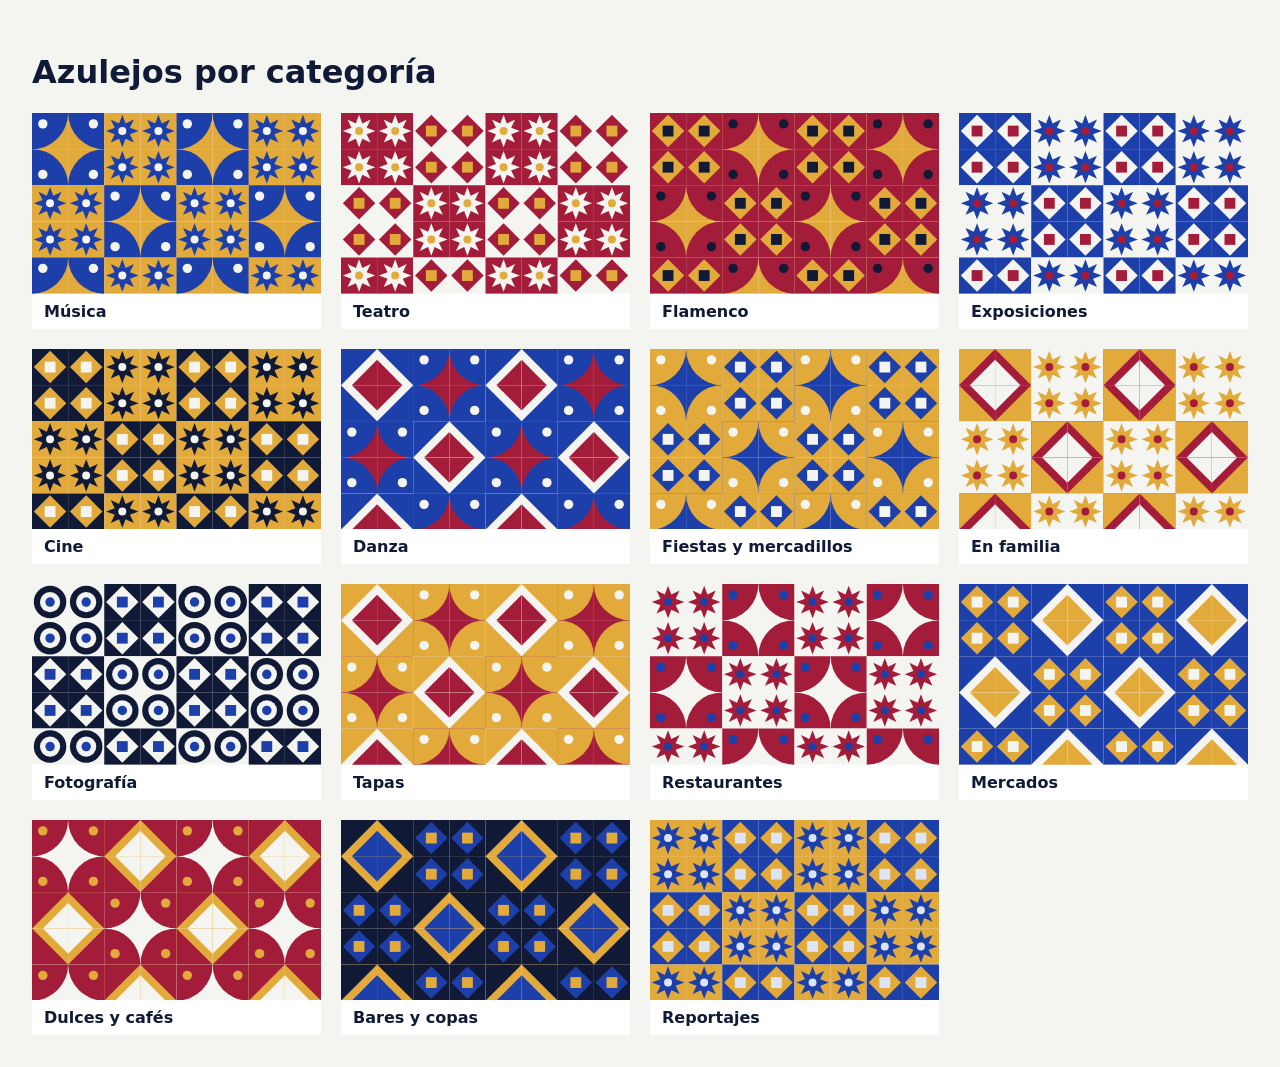
==== docs/patrones.html @ 7123a304 "Primera versión de Albero" ====
<!doctype html><meta charset="utf-8"><title>Azulejos de Albero</title><style>body{font-family:system-ui;background:#f4f5f1;color:#101936;margin:0;padding:32px}h1{font-weight:600}div.g{display:grid;grid-template-columns:repeat(auto-fill,minmax(240px,1fr));gap:20px}figure{margin:0;background:#fff}figure svg{display:block;width:100%;height:auto;aspect-ratio:8/5}figcaption{padding:8px 12px;font-weight:600}</style><h1>Azulejos por categoría</h1><div class="g"><figure><svg xmlns="http://www.w3.org/2000/svg" viewBox="0 0 160 100" preserveAspectRatio="xMidYMid slice" aria-hidden="true" focusable="false"><g transform="translate(0 0) rotate(0 10 10)"><rect width="20" height="20" fill="#E2A93B"/><path d="M0 0H20A20 20 0 0 1 0 20Z" fill="#1C3FAA"/><circle cx="6" cy="6" r="2.6" fill="#F4F5F1"/></g><g transform="translate(20 0) rotate(90 10 10)"><rect width="20" height="20" fill="#E2A93B"/><path d="M0 0H20A20 20 0 0 1 0 20Z" fill="#1C3FAA"/><circle cx="6" cy="6" r="2.6" fill="#F4F5F1"/></g><g transform="translate(40 0) rotate(0 10 10)"><rect width="20" height="20" fill="#E2A93B"/><polygon points="10.0,1.0 11.8,5.8 16.4,3.6 14.2,8.2 19.0,10.0 14.2,11.8 16.4,16.4 11.8,14.2 10.0,19.0 8.2,14.2 3.6,16.4 5.8,11.8 1.0,10.0 5.8,8.2 3.6,3.6 8.2,5.8" fill="#1C3FAA"/><circle cx="10" cy="10" r="2.2" fill="#F4F5F1"/></g><g transform="translate(60 0) rotate(90 10 10)"><rect width="20" height="20" fill="#E2A93B"/><polygon points="10.0,1.0 11.8,5.8 16.4,3.6 14.2,8.2 19.0,10.0 14.2,11.8 16.4,16.4 11.8,14.2 10.0,19.0 8.2,14.2 3.6,16.4 5.8,11.8 1.0,10.0 5.8,8.2 3.6,3.6 8.2,5.8" fill="#1C3FAA"/><circle cx="10" cy="10" r="2.2" fill="#F4F5F1"/></g><g transform="translate(80 0) rotate(0 10 10)"><rect width="20" height="20" fill="#E2A93B"/><path d="M0 0H20A20 20 0 0 1 0 20Z" fill="#1C3FAA"/><circle cx="6" cy="6" r="2.6" fill="#F4F5F1"/></g><g transform="translate(100 0) rotate(90 10 10)"><rect width="20" height="20" fill="#E2A93B"/><path d="M0 0H20A20 20 0 0 1 0 20Z" fill="#1C3FAA"/><circle cx="6" cy="6" r="2.6" fill="#F4F5F1"/></g><g transform="translate(120 0) rotate(0 10 10)"><rect width="20" height="20" fill="#E2A93B"/><polygon points="10.0,1.0 11.8,5.8 16.4,3.6 14.2,8.2 19.0,10.0 14.2,11.8 16.4,16.4 11.8,14.2 10.0,19.0 8.2,14.2 3.6,16.4 5.8,11.8 1.0,10.0 5.8,8.2 3.6,3.6 8.2,5.8" fill="#1C3FAA"/><circle cx="10" cy="10" r="2.2" fill="#F4F5F1"/></g><g transform="translate(140 0) rotate(90 10 10)"><rect width="20" height="20" fill="#E2A93B"/><polygon points="10.0,1.0 11.8,5.8 16.4,3.6 14.2,8.2 19.0,10.0 14.2,11.8 16.4,16.4 11.8,14.2 10.0,19.0 8.2,14.2 3.6,16.4 5.8,11.8 1.0,10.0 5.8,8.2 3.6,3.6 8.2,5.8" fill="#1C3FAA"/><circle cx="10" cy="10" r="2.2" fill="#F4F5F1"/></g><g transform="translate(0 20) rotate(270 10 10)"><rect width="20" height="20" fill="#E2A93B"/><path d="M0 0H20A20 20 0 0 1 0 20Z" fill="#1C3FAA"/><circle cx="6" cy="6" r="2.6" fill="#F4F5F1"/></g><g transform="translate(20 20) rotate(180 10 10)"><rect width="20" height="20" fill="#E2A93B"/><path d="M0 0H20A20 20 0 0 1 0 20Z" fill="#1C3FAA"/><circle cx="6" cy="6" r="2.6" fill="#F4F5F1"/></g><g transform="translate(40 20) rotate(270 10 10)"><rect width="20" height="20" fill="#E2A93B"/><polygon points="10.0,1.0 11.8,5.8 16.4,3.6 14.2,8.2 19.0,10.0 14.2,11.8 16.4,16.4 11.8,14.2 10.0,19.0 8.2,14.2 3.6,16.4 5.8,11.8 1.0,10.0 5.8,8.2 3.6,3.6 8.2,5.8" fill="#1C3FAA"/><circle cx="10" cy="10" r="2.2" fill="#F4F5F1"/></g><g transform="translate(60 20) rotate(180 10 10)"><rect width="20" height="20" fill="#E2A93B"/><polygon points="10.0,1.0 11.8,5.8 16.4,3.6 14.2,8.2 19.0,10.0 14.2,11.8 16.4,16.4 11.8,14.2 10.0,19.0 8.2,14.2 3.6,16.4 5.8,11.8 1.0,10.0 5.8,8.2 3.6,3.6 8.2,5.8" fill="#1C3FAA"/><circle cx="10" cy="10" r="2.2" fill="#F4F5F1"/></g><g transform="translate(80 20) rotate(270 10 10)"><rect width="20" height="20" fill="#E2A93B"/><path d="M0 0H20A20 20 0 0 1 0 20Z" fill="#1C3FAA"/><circle cx="6" cy="6" r="2.6" fill="#F4F5F1"/></g><g transform="translate(100 20) rotate(180 10 10)"><rect width="20" height="20" fill="#E2A93B"/><path d="M0 0H20A20 20 0 0 1 0 20Z" fill="#1C3FAA"/><circle cx="6" cy="6" r="2.6" fill="#F4F5F1"/></g><g transform="translate(120 20) rotate(270 10 10)"><rect width="20" height="20" fill="#E2A93B"/><polygon points="10.0,1.0 11.8,5.8 16.4,3.6 14.2,8.2 19.0,10.0 14.2,11.8 16.4,16.4 11.8,14.2 10.0,19.0 8.2,14.2 3.6,16.4 5.8,11.8 1.0,10.0 5.8,8.2 3.6,3.6 8.2,5.8" fill="#1C3FAA"/><circle cx="10" cy="10" r="2.2" fill="#F4F5F1"/></g><g transform="translate(140 20) rotate(180 10 10)"><rect width="20" height="20" fill="#E2A93B"/><polygon points="10.0,1.0 11.8,5.8 16.4,3.6 14.2,8.2 19.0,10.0 14.2,11.8 16.4,16.4 11.8,14.2 10.0,19.0 8.2,14.2 3.6,16.4 5.8,11.8 1.0,10.0 5.8,8.2 3.6,3.6 8.2,5.8" fill="#1C3FAA"/><circle cx="10" cy="10" r="2.2" fill="#F4F5F1"/></g><g transform="translate(0 40) rotate(0 10 10)"><rect width="20" height="20" fill="#E2A93B"/><polygon points="10.0,1.0 11.8,5.8 16.4,3.6 14.2,8.2 19.0,10.0 14.2,11.8 16.4,16.4 11.8,14.2 10.0,19.0 8.2,14.2 3.6,16.4 5.8,11.8 1.0,10.0 5.8,8.2 3.6,3.6 8.2,5.8" fill="#1C3FAA"/><circle cx="10" cy="10" r="2.2" fill="#F4F5F1"/></g><g transform="translate(20 40) rotate(90 10 10)"><rect width="20" height="20" fill="#E2A93B"/><polygon points="10.0,1.0 11.8,5.8 16.4,3.6 14.2,8.2 19.0,10.0 14.2,11.8 16.4,16.4 11.8,14.2 10.0,19.0 8.2,14.2 3.6,16.4 5.8,11.8 1.0,10.0 5.8,8.2 3.6,3.6 8.2,5.8" fill="#1C3FAA"/><circle cx="10" cy="10" r="2.2" fill="#F4F5F1"/></g><g transform="translate(40 40) rotate(0 10 10)"><rect width="20" height="20" fill="#E2A93B"/><path d="M0 0H20A20 20 0 0 1 0 20Z" fill="#1C3FAA"/><circle cx="6" cy="6" r="2.6" fill="#F4F5F1"/></g><g transform="translate(60 40) rotate(90 10 10)"><rect width="20" height="20" fill="#E2A93B"/><path d="M0 0H20A20 20 0 0 1 0 20Z" fill="#1C3FAA"/><circle cx="6" cy="6" r="2.6" fill="#F4F5F1"/></g><g transform="translate(80 40) rotate(0 10 10)"><rect width="20" height="20" fill="#E2A93B"/><polygon points="10.0,1.0 11.8,5.8 16.4,3.6 14.2,8.2 19.0,10.0 14.2,11.8 16.4,16.4 11.8,14.2 10.0,19.0 8.2,14.2 3.6,16.4 5.8,11.8 1.0,10.0 5.8,8.2 3.6,3.6 8.2,5.8" fill="#1C3FAA"/><circle cx="10" cy="10" r="2.2" fill="#F4F5F1"/></g><g transform="translate(100 40) rotate(90 10 10)"><rect width="20" height="20" fill="#E2A93B"/><polygon points="10.0,1.0 11.8,5.8 16.4,3.6 14.2,8.2 19.0,10.0 14.2,11.8 16.4,16.4 11.8,14.2 10.0,19.0 8.2,14.2 3.6,16.4 5.8,11.8 1.0,10.0 5.8,8.2 3.6,3.6 8.2,5.8" fill="#1C3FAA"/><circle cx="10" cy="10" r="2.2" fill="#F4F5F1"/></g><g transform="translate(120 40) rotate(0 10 10)"><rect width="20" height="20" fill="#E2A93B"/><path d="M0 0H20A20 20 0 0 1 0 20Z" fill="#1C3FAA"/><circle cx="6" cy="6" r="2.6" fill="#F4F5F1"/></g><g transform="translate(140 40) rotate(90 10 10)"><rect width="20" height="20" fill="#E2A93B"/><path d="M0 0H20A20 20 0 0 1 0 20Z" fill="#1C3FAA"/><circle cx="6" cy="6" r="2.6" fill="#F4F5F1"/></g><g transform="translate(0 60) rotate(270 10 10)"><rect width="20" height="20" fill="#E2A93B"/><polygon points="10.0,1.0 11.8,5.8 16.4,3.6 14.2,8.2 19.0,10.0 14.2,11.8 16.4,16.4 11.8,14.2 10.0,19.0 8.2,14.2 3.6,16.4 5.8,11.8 1.0,10.0 5.8,8.2 3.6,3.6 8.2,5.8" fill="#1C3FAA"/><circle cx="10" cy="10" r="2.2" fill="#F4F5F1"/></g><g transform="translate(20 60) rotate(180 10 10)"><rect width="20" height="20" fill="#E2A93B"/><polygon points="10.0,1.0 11.8,5.8 16.4,3.6 14.2,8.2 19.0,10.0 14.2,11.8 16.4,16.4 11.8,14.2 10.0,19.0 8.2,14.2 3.6,16.4 5.8,11.8 1.0,10.0 5.8,8.2 3.6,3.6 8.2,5.8" fill="#1C3FAA"/><circle cx="10" cy="10" r="2.2" fill="#F4F5F1"/></g><g transform="translate(40 60) rotate(270 10 10)"><rect width="20" height="20" fill="#E2A93B"/><path d="M0 0H20A20 20 0 0 1 0 20Z" fill="#1C3FAA"/><circle cx="6" cy="6" r="2.6" fill="#F4F5F1"/></g><g transform="translate(60 60) rotate(180 10 10)"><rect width="20" height="20" fill="#E2A93B"/><path d="M0 0H20A20 20 0 0 1 0 20Z" fill="#1C3FAA"/><circle cx="6" cy="6" r="2.6" fill="#F4F5F1"/></g><g transform="translate(80 60) rotate(270 10 10)"><rect width="20" height="20" fill="#E2A93B"/><polygon points="10.0,1.0 11.8,5.8 16.4,3.6 14.2,8.2 19.0,10.0 14.2,11.8 16.4,16.4 11.8,14.2 10.0,19.0 8.2,14.2 3.6,16.4 5.8,11.8 1.0,10.0 5.8,8.2 3.6,3.6 8.2,5.8" fill="#1C3FAA"/><circle cx="10" cy="10" r="2.2" fill="#F4F5F1"/></g><g transform="translate(100 60) rotate(180 10 10)"><rect width="20" height="20" fill="#E2A93B"/><polygon points="10.0,1.0 11.8,5.8 16.4,3.6 14.2,8.2 19.0,10.0 14.2,11.8 16.4,16.4 11.8,14.2 10.0,19.0 8.2,14.2 3.6,16.4 5.8,11.8 1.0,10.0 5.8,8.2 3.6,3.6 8.2,5.8" fill="#1C3FAA"/><circle cx="10" cy="10" r="2.2" fill="#F4F5F1"/></g><g transform="translate(120 60) rotate(270 10 10)"><rect width="20" height="20" fill="#E2A93B"/><path d="M0 0H20A20 20 0 0 1 0 20Z" fill="#1C3FAA"/><circle cx="6" cy="6" r="2.6" fill="#F4F5F1"/></g><g transform="translate(140 60) rotate(180 10 10)"><rect width="20" height="20" fill="#E2A93B"/><path d="M0 0H20A20 20 0 0 1 0 20Z" fill="#1C3FAA"/><circle cx="6" cy="6" r="2.6" fill="#F4F5F1"/></g><g transform="translate(0 80) rotate(0 10 10)"><rect width="20" height="20" fill="#E2A93B"/><path d="M0 0H20A20 20 0 0 1 0 20Z" fill="#1C3FAA"/><circle cx="6" cy="6" r="2.6" fill="#F4F5F1"/></g><g transform="translate(20 80) rotate(90 10 10)"><rect width="20" height="20" fill="#E2A93B"/><path d="M0 0H20A20 20 0 0 1 0 20Z" fill="#1C3FAA"/><circle cx="6" cy="6" r="2.6" fill="#F4F5F1"/></g><g transform="translate(40 80) rotate(0 10 10)"><rect width="20" height="20" fill="#E2A93B"/><polygon points="10.0,1.0 11.8,5.8 16.4,3.6 14.2,8.2 19.0,10.0 14.2,11.8 16.4,16.4 11.8,14.2 10.0,19.0 8.2,14.2 3.6,16.4 5.8,11.8 1.0,10.0 5.8,8.2 3.6,3.6 8.2,5.8" fill="#1C3FAA"/><circle cx="10" cy="10" r="2.2" fill="#F4F5F1"/></g><g transform="translate(60 80) rotate(90 10 10)"><rect width="20" height="20" fill="#E2A93B"/><polygon points="10.0,1.0 11.8,5.8 16.4,3.6 14.2,8.2 19.0,10.0 14.2,11.8 16.4,16.4 11.8,14.2 10.0,19.0 8.2,14.2 3.6,16.4 5.8,11.8 1.0,10.0 5.8,8.2 3.6,3.6 8.2,5.8" fill="#1C3FAA"/><circle cx="10" cy="10" r="2.2" fill="#F4F5F1"/></g><g transform="translate(80 80) rotate(0 10 10)"><rect width="20" height="20" fill="#E2A93B"/><path d="M0 0H20A20 20 0 0 1 0 20Z" fill="#1C3FAA"/><circle cx="6" cy="6" r="2.6" fill="#F4F5F1"/></g><g transform="translate(100 80) rotate(90 10 10)"><rect width="20" height="20" fill="#E2A93B"/><path d="M0 0H20A20 20 0 0 1 0 20Z" fill="#1C3FAA"/><circle cx="6" cy="6" r="2.6" fill="#F4F5F1"/></g><g transform="translate(120 80) rotate(0 10 10)"><rect width="20" height="20" fill="#E2A93B"/><polygon points="10.0,1.0 11.8,5.8 16.4,3.6 14.2,8.2 19.0,10.0 14.2,11.8 16.4,16.4 11.8,14.2 10.0,19.0 8.2,14.2 3.6,16.4 5.8,11.8 1.0,10.0 5.8,8.2 3.6,3.6 8.2,5.8" fill="#1C3FAA"/><circle cx="10" cy="10" r="2.2" fill="#F4F5F1"/></g><g transform="translate(140 80) rotate(90 10 10)"><rect width="20" height="20" fill="#E2A93B"/><polygon points="10.0,1.0 11.8,5.8 16.4,3.6 14.2,8.2 19.0,10.0 14.2,11.8 16.4,16.4 11.8,14.2 10.0,19.0 8.2,14.2 3.6,16.4 5.8,11.8 1.0,10.0 5.8,8.2 3.6,3.6 8.2,5.8" fill="#1C3FAA"/><circle cx="10" cy="10" r="2.2" fill="#F4F5F1"/></g></svg><figcaption>Música</figcaption></figure><figure><svg xmlns="http://www.w3.org/2000/svg" viewBox="0 0 160 100" preserveAspectRatio="xMidYMid slice" aria-hidden="true" focusable="false"><g transform="translate(0 0) rotate(0 10 10)"><rect width="20" height="20" fill="#A31D3A"/><polygon points="10.0,1.0 11.8,5.8 16.4,3.6 14.2,8.2 19.0,10.0 14.2,11.8 16.4,16.4 11.8,14.2 10.0,19.0 8.2,14.2 3.6,16.4 5.8,11.8 1.0,10.0 5.8,8.2 3.6,3.6 8.2,5.8" fill="#F4F5F1"/><circle cx="10" cy="10" r="2.2" fill="#E2A93B"/></g><g transform="translate(20 0) rotate(90 10 10)"><rect width="20" height="20" fill="#A31D3A"/><polygon points="10.0,1.0 11.8,5.8 16.4,3.6 14.2,8.2 19.0,10.0 14.2,11.8 16.4,16.4 11.8,14.2 10.0,19.0 8.2,14.2 3.6,16.4 5.8,11.8 1.0,10.0 5.8,8.2 3.6,3.6 8.2,5.8" fill="#F4F5F1"/><circle cx="10" cy="10" r="2.2" fill="#E2A93B"/></g><g transform="translate(40 0) rotate(0 10 10)"><rect width="20" height="20" fill="#F4F5F1"/><polygon points="10,1 19,10 10,19 1,10" fill="#A31D3A"/><rect x="7" y="7" width="6" height="6" fill="#E2A93B"/></g><g transform="translate(60 0) rotate(90 10 10)"><rect width="20" height="20" fill="#F4F5F1"/><polygon points="10,1 19,10 10,19 1,10" fill="#A31D3A"/><rect x="7" y="7" width="6" height="6" fill="#E2A93B"/></g><g transform="translate(80 0) rotate(0 10 10)"><rect width="20" height="20" fill="#A31D3A"/><polygon points="10.0,1.0 11.8,5.8 16.4,3.6 14.2,8.2 19.0,10.0 14.2,11.8 16.4,16.4 11.8,14.2 10.0,19.0 8.2,14.2 3.6,16.4 5.8,11.8 1.0,10.0 5.8,8.2 3.6,3.6 8.2,5.8" fill="#F4F5F1"/><circle cx="10" cy="10" r="2.2" fill="#E2A93B"/></g><g transform="translate(100 0) rotate(90 10 10)"><rect width="20" height="20" fill="#A31D3A"/><polygon points="10.0,1.0 11.8,5.8 16.4,3.6 14.2,8.2 19.0,10.0 14.2,11.8 16.4,16.4 11.8,14.2 10.0,19.0 8.2,14.2 3.6,16.4 5.8,11.8 1.0,10.0 5.8,8.2 3.6,3.6 8.2,5.8" fill="#F4F5F1"/><circle cx="10" cy="10" r="2.2" fill="#E2A93B"/></g><g transform="translate(120 0) rotate(0 10 10)"><rect width="20" height="20" fill="#F4F5F1"/><polygon points="10,1 19,10 10,19 1,10" fill="#A31D3A"/><rect x="7" y="7" width="6" height="6" fill="#E2A93B"/></g><g transform="translate(140 0) rotate(90 10 10)"><rect width="20" height="20" fill="#F4F5F1"/><polygon points="10,1 19,10 10,19 1,10" fill="#A31D3A"/><rect x="7" y="7" width="6" height="6" fill="#E2A93B"/></g><g transform="translate(0 20) rotate(270 10 10)"><rect width="20" height="20" fill="#A31D3A"/><polygon points="10.0,1.0 11.8,5.8 16.4,3.6 14.2,8.2 19.0,10.0 14.2,11.8 16.4,16.4 11.8,14.2 10.0,19.0 8.2,14.2 3.6,16.4 5.8,11.8 1.0,10.0 5.8,8.2 3.6,3.6 8.2,5.8" fill="#F4F5F1"/><circle cx="10" cy="10" r="2.2" fill="#E2A93B"/></g><g transform="translate(20 20) rotate(180 10 10)"><rect width="20" height="20" fill="#A31D3A"/><polygon points="10.0,1.0 11.8,5.8 16.4,3.6 14.2,8.2 19.0,10.0 14.2,11.8 16.4,16.4 11.8,14.2 10.0,19.0 8.2,14.2 3.6,16.4 5.8,11.8 1.0,10.0 5.8,8.2 3.6,3.6 8.2,5.8" fill="#F4F5F1"/><circle cx="10" cy="10" r="2.2" fill="#E2A93B"/></g><g transform="translate(40 20) rotate(270 10 10)"><rect width="20" height="20" fill="#F4F5F1"/><polygon points="10,1 19,10 10,19 1,10" fill="#A31D3A"/><rect x="7" y="7" width="6" height="6" fill="#E2A93B"/></g><g transform="translate(60 20) rotate(180 10 10)"><rect width="20" height="20" fill="#F4F5F1"/><polygon points="10,1 19,10 10,19 1,10" fill="#A31D3A"/><rect x="7" y="7" width="6" height="6" fill="#E2A93B"/></g><g transform="translate(80 20) rotate(270 10 10)"><rect width="20" height="20" fill="#A31D3A"/><polygon points="10.0,1.0 11.8,5.8 16.4,3.6 14.2,8.2 19.0,10.0 14.2,11.8 16.4,16.4 11.8,14.2 10.0,19.0 8.2,14.2 3.6,16.4 5.8,11.8 1.0,10.0 5.8,8.2 3.6,3.6 8.2,5.8" fill="#F4F5F1"/><circle cx="10" cy="10" r="2.2" fill="#E2A93B"/></g><g transform="translate(100 20) rotate(180 10 10)"><rect width="20" height="20" fill="#A31D3A"/><polygon points="10.0,1.0 11.8,5.8 16.4,3.6 14.2,8.2 19.0,10.0 14.2,11.8 16.4,16.4 11.8,14.2 10.0,19.0 8.2,14.2 3.6,16.4 5.8,11.8 1.0,10.0 5.8,8.2 3.6,3.6 8.2,5.8" fill="#F4F5F1"/><circle cx="10" cy="10" r="2.2" fill="#E2A93B"/></g><g transform="translate(120 20) rotate(270 10 10)"><rect width="20" height="20" fill="#F4F5F1"/><polygon points="10,1 19,10 10,19 1,10" fill="#A31D3A"/><rect x="7" y="7" width="6" height="6" fill="#E2A93B"/></g><g transform="translate(140 20) rotate(180 10 10)"><rect width="20" height="20" fill="#F4F5F1"/><polygon points="10,1 19,10 10,19 1,10" fill="#A31D3A"/><rect x="7" y="7" width="6" height="6" fill="#E2A93B"/></g><g transform="translate(0 40) rotate(0 10 10)"><rect width="20" height="20" fill="#F4F5F1"/><polygon points="10,1 19,10 10,19 1,10" fill="#A31D3A"/><rect x="7" y="7" width="6" height="6" fill="#E2A93B"/></g><g transform="translate(20 40) rotate(90 10 10)"><rect width="20" height="20" fill="#F4F5F1"/><polygon points="10,1 19,10 10,19 1,10" fill="#A31D3A"/><rect x="7" y="7" width="6" height="6" fill="#E2A93B"/></g><g transform="translate(40 40) rotate(0 10 10)"><rect width="20" height="20" fill="#A31D3A"/><polygon points="10.0,1.0 11.8,5.8 16.4,3.6 14.2,8.2 19.0,10.0 14.2,11.8 16.4,16.4 11.8,14.2 10.0,19.0 8.2,14.2 3.6,16.4 5.8,11.8 1.0,10.0 5.8,8.2 3.6,3.6 8.2,5.8" fill="#F4F5F1"/><circle cx="10" cy="10" r="2.2" fill="#E2A93B"/></g><g transform="translate(60 40) rotate(90 10 10)"><rect width="20" height="20" fill="#A31D3A"/><polygon points="10.0,1.0 11.8,5.8 16.4,3.6 14.2,8.2 19.0,10.0 14.2,11.8 16.4,16.4 11.8,14.2 10.0,19.0 8.2,14.2 3.6,16.4 5.8,11.8 1.0,10.0 5.8,8.2 3.6,3.6 8.2,5.8" fill="#F4F5F1"/><circle cx="10" cy="10" r="2.2" fill="#E2A93B"/></g><g transform="translate(80 40) rotate(0 10 10)"><rect width="20" height="20" fill="#F4F5F1"/><polygon points="10,1 19,10 10,19 1,10" fill="#A31D3A"/><rect x="7" y="7" width="6" height="6" fill="#E2A93B"/></g><g transform="translate(100 40) rotate(90 10 10)"><rect width="20" height="20" fill="#F4F5F1"/><polygon points="10,1 19,10 10,19 1,10" fill="#A31D3A"/><rect x="7" y="7" width="6" height="6" fill="#E2A93B"/></g><g transform="translate(120 40) rotate(0 10 10)"><rect width="20" height="20" fill="#A31D3A"/><polygon points="10.0,1.0 11.8,5.8 16.4,3.6 14.2,8.2 19.0,10.0 14.2,11.8 16.4,16.4 11.8,14.2 10.0,19.0 8.2,14.2 3.6,16.4 5.8,11.8 1.0,10.0 5.8,8.2 3.6,3.6 8.2,5.8" fill="#F4F5F1"/><circle cx="10" cy="10" r="2.2" fill="#E2A93B"/></g><g transform="translate(140 40) rotate(90 10 10)"><rect width="20" height="20" fill="#A31D3A"/><polygon points="10.0,1.0 11.8,5.8 16.4,3.6 14.2,8.2 19.0,10.0 14.2,11.8 16.4,16.4 11.8,14.2 10.0,19.0 8.2,14.2 3.6,16.4 5.8,11.8 1.0,10.0 5.8,8.2 3.6,3.6 8.2,5.8" fill="#F4F5F1"/><circle cx="10" cy="10" r="2.2" fill="#E2A93B"/></g><g transform="translate(0 60) rotate(270 10 10)"><rect width="20" height="20" fill="#F4F5F1"/><polygon points="10,1 19,10 10,19 1,10" fill="#A31D3A"/><rect x="7" y="7" width="6" height="6" fill="#E2A93B"/></g><g transform="translate(20 60) rotate(180 10 10)"><rect width="20" height="20" fill="#F4F5F1"/><polygon points="10,1 19,10 10,19 1,10" fill="#A31D3A"/><rect x="7" y="7" width="6" height="6" fill="#E2A93B"/></g><g transform="translate(40 60) rotate(270 10 10)"><rect width="20" height="20" fill="#A31D3A"/><polygon points="10.0,1.0 11.8,5.8 16.4,3.6 14.2,8.2 19.0,10.0 14.2,11.8 16.4,16.4 11.8,14.2 10.0,19.0 8.2,14.2 3.6,16.4 5.8,11.8 1.0,10.0 5.8,8.2 3.6,3.6 8.2,5.8" fill="#F4F5F1"/><circle cx="10" cy="10" r="2.2" fill="#E2A93B"/></g><g transform="translate(60 60) rotate(180 10 10)"><rect width="20" height="20" fill="#A31D3A"/><polygon points="10.0,1.0 11.8,5.8 16.4,3.6 14.2,8.2 19.0,10.0 14.2,11.8 16.4,16.4 11.8,14.2 10.0,19.0 8.2,14.2 3.6,16.4 5.8,11.8 1.0,10.0 5.8,8.2 3.6,3.6 8.2,5.8" fill="#F4F5F1"/><circle cx="10" cy="10" r="2.2" fill="#E2A93B"/></g><g transform="translate(80 60) rotate(270 10 10)"><rect width="20" height="20" fill="#F4F5F1"/><polygon points="10,1 19,10 10,19 1,10" fill="#A31D3A"/><rect x="7" y="7" width="6" height="6" fill="#E2A93B"/></g><g transform="translate(100 60) rotate(180 10 10)"><rect width="20" height="20" fill="#F4F5F1"/><polygon points="10,1 19,10 10,19 1,10" fill="#A31D3A"/><rect x="7" y="7" width="6" height="6" fill="#E2A93B"/></g><g transform="translate(120 60) rotate(270 10 10)"><rect width="20" height="20" fill="#A31D3A"/><polygon points="10.0,1.0 11.8,5.8 16.4,3.6 14.2,8.2 19.0,10.0 14.2,11.8 16.4,16.4 11.8,14.2 10.0,19.0 8.2,14.2 3.6,16.4 5.8,11.8 1.0,10.0 5.8,8.2 3.6,3.6 8.2,5.8" fill="#F4F5F1"/><circle cx="10" cy="10" r="2.2" fill="#E2A93B"/></g><g transform="translate(140 60) rotate(180 10 10)"><rect width="20" height="20" fill="#A31D3A"/><polygon points="10.0,1.0 11.8,5.8 16.4,3.6 14.2,8.2 19.0,10.0 14.2,11.8 16.4,16.4 11.8,14.2 10.0,19.0 8.2,14.2 3.6,16.4 5.8,11.8 1.0,10.0 5.8,8.2 3.6,3.6 8.2,5.8" fill="#F4F5F1"/><circle cx="10" cy="10" r="2.2" fill="#E2A93B"/></g><g transform="translate(0 80) rotate(0 10 10)"><rect width="20" height="20" fill="#A31D3A"/><polygon points="10.0,1.0 11.8,5.8 16.4,3.6 14.2,8.2 19.0,10.0 14.2,11.8 16.4,16.4 11.8,14.2 10.0,19.0 8.2,14.2 3.6,16.4 5.8,11.8 1.0,10.0 5.8,8.2 3.6,3.6 8.2,5.8" fill="#F4F5F1"/><circle cx="10" cy="10" r="2.2" fill="#E2A93B"/></g><g transform="translate(20 80) rotate(90 10 10)"><rect width="20" height="20" fill="#A31D3A"/><polygon points="10.0,1.0 11.8,5.8 16.4,3.6 14.2,8.2 19.0,10.0 14.2,11.8 16.4,16.4 11.8,14.2 10.0,19.0 8.2,14.2 3.6,16.4 5.8,11.8 1.0,10.0 5.8,8.2 3.6,3.6 8.2,5.8" fill="#F4F5F1"/><circle cx="10" cy="10" r="2.2" fill="#E2A93B"/></g><g transform="translate(40 80) rotate(0 10 10)"><rect width="20" height="20" fill="#F4F5F1"/><polygon points="10,1 19,10 10,19 1,10" fill="#A31D3A"/><rect x="7" y="7" width="6" height="6" fill="#E2A93B"/></g><g transform="translate(60 80) rotate(90 10 10)"><rect width="20" height="20" fill="#F4F5F1"/><polygon points="10,1 19,10 10,19 1,10" fill="#A31D3A"/><rect x="7" y="7" width="6" height="6" fill="#E2A93B"/></g><g transform="translate(80 80) rotate(0 10 10)"><rect width="20" height="20" fill="#A31D3A"/><polygon points="10.0,1.0 11.8,5.8 16.4,3.6 14.2,8.2 19.0,10.0 14.2,11.8 16.4,16.4 11.8,14.2 10.0,19.0 8.2,14.2 3.6,16.4 5.8,11.8 1.0,10.0 5.8,8.2 3.6,3.6 8.2,5.8" fill="#F4F5F1"/><circle cx="10" cy="10" r="2.2" fill="#E2A93B"/></g><g transform="translate(100 80) rotate(90 10 10)"><rect width="20" height="20" fill="#A31D3A"/><polygon points="10.0,1.0 11.8,5.8 16.4,3.6 14.2,8.2 19.0,10.0 14.2,11.8 16.4,16.4 11.8,14.2 10.0,19.0 8.2,14.2 3.6,16.4 5.8,11.8 1.0,10.0 5.8,8.2 3.6,3.6 8.2,5.8" fill="#F4F5F1"/><circle cx="10" cy="10" r="2.2" fill="#E2A93B"/></g><g transform="translate(120 80) rotate(0 10 10)"><rect width="20" height="20" fill="#F4F5F1"/><polygon points="10,1 19,10 10,19 1,10" fill="#A31D3A"/><rect x="7" y="7" width="6" height="6" fill="#E2A93B"/></g><g transform="translate(140 80) rotate(90 10 10)"><rect width="20" height="20" fill="#F4F5F1"/><polygon points="10,1 19,10 10,19 1,10" fill="#A31D3A"/><rect x="7" y="7" width="6" height="6" fill="#E2A93B"/></g></svg><figcaption>Teatro</figcaption></figure><figure><svg xmlns="http://www.w3.org/2000/svg" viewBox="0 0 160 100" preserveAspectRatio="xMidYMid slice" aria-hidden="true" focusable="false"><g transform="translate(0 0) rotate(0 10 10)"><rect width="20" height="20" fill="#A31D3A"/><polygon points="10,1 19,10 10,19 1,10" fill="#E2A93B"/><rect x="7" y="7" width="6" height="6" fill="#101936"/></g><g transform="translate(20 0) rotate(90 10 10)"><rect width="20" height="20" fill="#A31D3A"/><polygon points="10,1 19,10 10,19 1,10" fill="#E2A93B"/><rect x="7" y="7" width="6" height="6" fill="#101936"/></g><g transform="translate(40 0) rotate(0 10 10)"><rect width="20" height="20" fill="#E2A93B"/><path d="M0 0H20A20 20 0 0 1 0 20Z" fill="#A31D3A"/><circle cx="6" cy="6" r="2.6" fill="#101936"/></g><g transform="translate(60 0) rotate(90 10 10)"><rect width="20" height="20" fill="#E2A93B"/><path d="M0 0H20A20 20 0 0 1 0 20Z" fill="#A31D3A"/><circle cx="6" cy="6" r="2.6" fill="#101936"/></g><g transform="translate(80 0) rotate(0 10 10)"><rect width="20" height="20" fill="#A31D3A"/><polygon points="10,1 19,10 10,19 1,10" fill="#E2A93B"/><rect x="7" y="7" width="6" height="6" fill="#101936"/></g><g transform="translate(100 0) rotate(90 10 10)"><rect width="20" height="20" fill="#A31D3A"/><polygon points="10,1 19,10 10,19 1,10" fill="#E2A93B"/><rect x="7" y="7" width="6" height="6" fill="#101936"/></g><g transform="translate(120 0) rotate(0 10 10)"><rect width="20" height="20" fill="#E2A93B"/><path d="M0 0H20A20 20 0 0 1 0 20Z" fill="#A31D3A"/><circle cx="6" cy="6" r="2.6" fill="#101936"/></g><g transform="translate(140 0) rotate(90 10 10)"><rect width="20" height="20" fill="#E2A93B"/><path d="M0 0H20A20 20 0 0 1 0 20Z" fill="#A31D3A"/><circle cx="6" cy="6" r="2.6" fill="#101936"/></g><g transform="translate(0 20) rotate(270 10 10)"><rect width="20" height="20" fill="#A31D3A"/><polygon points="10,1 19,10 10,19 1,10" fill="#E2A93B"/><rect x="7" y="7" width="6" height="6" fill="#101936"/></g><g transform="translate(20 20) rotate(180 10 10)"><rect width="20" height="20" fill="#A31D3A"/><polygon points="10,1 19,10 10,19 1,10" fill="#E2A93B"/><rect x="7" y="7" width="6" height="6" fill="#101936"/></g><g transform="translate(40 20) rotate(270 10 10)"><rect width="20" height="20" fill="#E2A93B"/><path d="M0 0H20A20 20 0 0 1 0 20Z" fill="#A31D3A"/><circle cx="6" cy="6" r="2.6" fill="#101936"/></g><g transform="translate(60 20) rotate(180 10 10)"><rect width="20" height="20" fill="#E2A93B"/><path d="M0 0H20A20 20 0 0 1 0 20Z" fill="#A31D3A"/><circle cx="6" cy="6" r="2.6" fill="#101936"/></g><g transform="translate(80 20) rotate(270 10 10)"><rect width="20" height="20" fill="#A31D3A"/><polygon points="10,1 19,10 10,19 1,10" fill="#E2A93B"/><rect x="7" y="7" width="6" height="6" fill="#101936"/></g><g transform="translate(100 20) rotate(180 10 10)"><rect width="20" height="20" fill="#A31D3A"/><polygon points="10,1 19,10 10,19 1,10" fill="#E2A93B"/><rect x="7" y="7" width="6" height="6" fill="#101936"/></g><g transform="translate(120 20) rotate(270 10 10)"><rect width="20" height="20" fill="#E2A93B"/><path d="M0 0H20A20 20 0 0 1 0 20Z" fill="#A31D3A"/><circle cx="6" cy="6" r="2.6" fill="#101936"/></g><g transform="translate(140 20) rotate(180 10 10)"><rect width="20" height="20" fill="#E2A93B"/><path d="M0 0H20A20 20 0 0 1 0 20Z" fill="#A31D3A"/><circle cx="6" cy="6" r="2.6" fill="#101936"/></g><g transform="translate(0 40) rotate(0 10 10)"><rect width="20" height="20" fill="#E2A93B"/><path d="M0 0H20A20 20 0 0 1 0 20Z" fill="#A31D3A"/><circle cx="6" cy="6" r="2.6" fill="#101936"/></g><g transform="translate(20 40) rotate(90 10 10)"><rect width="20" height="20" fill="#E2A93B"/><path d="M0 0H20A20 20 0 0 1 0 20Z" fill="#A31D3A"/><circle cx="6" cy="6" r="2.6" fill="#101936"/></g><g transform="translate(40 40) rotate(0 10 10)"><rect width="20" height="20" fill="#A31D3A"/><polygon points="10,1 19,10 10,19 1,10" fill="#E2A93B"/><rect x="7" y="7" width="6" height="6" fill="#101936"/></g><g transform="translate(60 40) rotate(90 10 10)"><rect width="20" height="20" fill="#A31D3A"/><polygon points="10,1 19,10 10,19 1,10" fill="#E2A93B"/><rect x="7" y="7" width="6" height="6" fill="#101936"/></g><g transform="translate(80 40) rotate(0 10 10)"><rect width="20" height="20" fill="#E2A93B"/><path d="M0 0H20A20 20 0 0 1 0 20Z" fill="#A31D3A"/><circle cx="6" cy="6" r="2.6" fill="#101936"/></g><g transform="translate(100 40) rotate(90 10 10)"><rect width="20" height="20" fill="#E2A93B"/><path d="M0 0H20A20 20 0 0 1 0 20Z" fill="#A31D3A"/><circle cx="6" cy="6" r="2.6" fill="#101936"/></g><g transform="translate(120 40) rotate(0 10 10)"><rect width="20" height="20" fill="#A31D3A"/><polygon points="10,1 19,10 10,19 1,10" fill="#E2A93B"/><rect x="7" y="7" width="6" height="6" fill="#101936"/></g><g transform="translate(140 40) rotate(90 10 10)"><rect width="20" height="20" fill="#A31D3A"/><polygon points="10,1 19,10 10,19 1,10" fill="#E2A93B"/><rect x="7" y="7" width="6" height="6" fill="#101936"/></g><g transform="translate(0 60) rotate(270 10 10)"><rect width="20" height="20" fill="#E2A93B"/><path d="M0 0H20A20 20 0 0 1 0 20Z" fill="#A31D3A"/><circle cx="6" cy="6" r="2.6" fill="#101936"/></g><g transform="translate(20 60) rotate(180 10 10)"><rect width="20" height="20" fill="#E2A93B"/><path d="M0 0H20A20 20 0 0 1 0 20Z" fill="#A31D3A"/><circle cx="6" cy="6" r="2.6" fill="#101936"/></g><g transform="translate(40 60) rotate(270 10 10)"><rect width="20" height="20" fill="#A31D3A"/><polygon points="10,1 19,10 10,19 1,10" fill="#E2A93B"/><rect x="7" y="7" width="6" height="6" fill="#101936"/></g><g transform="translate(60 60) rotate(180 10 10)"><rect width="20" height="20" fill="#A31D3A"/><polygon points="10,1 19,10 10,19 1,10" fill="#E2A93B"/><rect x="7" y="7" width="6" height="6" fill="#101936"/></g><g transform="translate(80 60) rotate(270 10 10)"><rect width="20" height="20" fill="#E2A93B"/><path d="M0 0H20A20 20 0 0 1 0 20Z" fill="#A31D3A"/><circle cx="6" cy="6" r="2.6" fill="#101936"/></g><g transform="translate(100 60) rotate(180 10 10)"><rect width="20" height="20" fill="#E2A93B"/><path d="M0 0H20A20 20 0 0 1 0 20Z" fill="#A31D3A"/><circle cx="6" cy="6" r="2.6" fill="#101936"/></g><g transform="translate(120 60) rotate(270 10 10)"><rect width="20" height="20" fill="#A31D3A"/><polygon points="10,1 19,10 10,19 1,10" fill="#E2A93B"/><rect x="7" y="7" width="6" height="6" fill="#101936"/></g><g transform="translate(140 60) rotate(180 10 10)"><rect width="20" height="20" fill="#A31D3A"/><polygon points="10,1 19,10 10,19 1,10" fill="#E2A93B"/><rect x="7" y="7" width="6" height="6" fill="#101936"/></g><g transform="translate(0 80) rotate(0 10 10)"><rect width="20" height="20" fill="#A31D3A"/><polygon points="10,1 19,10 10,19 1,10" fill="#E2A93B"/><rect x="7" y="7" width="6" height="6" fill="#101936"/></g><g transform="translate(20 80) rotate(90 10 10)"><rect width="20" height="20" fill="#A31D3A"/><polygon points="10,1 19,10 10,19 1,10" fill="#E2A93B"/><rect x="7" y="7" width="6" height="6" fill="#101936"/></g><g transform="translate(40 80) rotate(0 10 10)"><rect width="20" height="20" fill="#E2A93B"/><path d="M0 0H20A20 20 0 0 1 0 20Z" fill="#A31D3A"/><circle cx="6" cy="6" r="2.6" fill="#101936"/></g><g transform="translate(60 80) rotate(90 10 10)"><rect width="20" height="20" fill="#E2A93B"/><path d="M0 0H20A20 20 0 0 1 0 20Z" fill="#A31D3A"/><circle cx="6" cy="6" r="2.6" fill="#101936"/></g><g transform="translate(80 80) rotate(0 10 10)"><rect width="20" height="20" fill="#A31D3A"/><polygon points="10,1 19,10 10,19 1,10" fill="#E2A93B"/><rect x="7" y="7" width="6" height="6" fill="#101936"/></g><g transform="translate(100 80) rotate(90 10 10)"><rect width="20" height="20" fill="#A31D3A"/><polygon points="10,1 19,10 10,19 1,10" fill="#E2A93B"/><rect x="7" y="7" width="6" height="6" fill="#101936"/></g><g transform="translate(120 80) rotate(0 10 10)"><rect width="20" height="20" fill="#E2A93B"/><path d="M0 0H20A20 20 0 0 1 0 20Z" fill="#A31D3A"/><circle cx="6" cy="6" r="2.6" fill="#101936"/></g><g transform="translate(140 80) rotate(90 10 10)"><rect width="20" height="20" fill="#E2A93B"/><path d="M0 0H20A20 20 0 0 1 0 20Z" fill="#A31D3A"/><circle cx="6" cy="6" r="2.6" fill="#101936"/></g></svg><figcaption>Flamenco</figcaption></figure><figure><svg xmlns="http://www.w3.org/2000/svg" viewBox="0 0 160 100" preserveAspectRatio="xMidYMid slice" aria-hidden="true" focusable="false"><g transform="translate(0 0) rotate(0 10 10)"><rect width="20" height="20" fill="#1C3FAA"/><polygon points="10,1 19,10 10,19 1,10" fill="#F4F5F1"/><rect x="7" y="7" width="6" height="6" fill="#A31D3A"/></g><g transform="translate(20 0) rotate(90 10 10)"><rect width="20" height="20" fill="#1C3FAA"/><polygon points="10,1 19,10 10,19 1,10" fill="#F4F5F1"/><rect x="7" y="7" width="6" height="6" fill="#A31D3A"/></g><g transform="translate(40 0) rotate(0 10 10)"><rect width="20" height="20" fill="#F4F5F1"/><polygon points="10.0,1.0 11.8,5.8 16.4,3.6 14.2,8.2 19.0,10.0 14.2,11.8 16.4,16.4 11.8,14.2 10.0,19.0 8.2,14.2 3.6,16.4 5.8,11.8 1.0,10.0 5.8,8.2 3.6,3.6 8.2,5.8" fill="#1C3FAA"/><circle cx="10" cy="10" r="2.2" fill="#A31D3A"/></g><g transform="translate(60 0) rotate(90 10 10)"><rect width="20" height="20" fill="#F4F5F1"/><polygon points="10.0,1.0 11.8,5.8 16.4,3.6 14.2,8.2 19.0,10.0 14.2,11.8 16.4,16.4 11.8,14.2 10.0,19.0 8.2,14.2 3.6,16.4 5.8,11.8 1.0,10.0 5.8,8.2 3.6,3.6 8.2,5.8" fill="#1C3FAA"/><circle cx="10" cy="10" r="2.2" fill="#A31D3A"/></g><g transform="translate(80 0) rotate(0 10 10)"><rect width="20" height="20" fill="#1C3FAA"/><polygon points="10,1 19,10 10,19 1,10" fill="#F4F5F1"/><rect x="7" y="7" width="6" height="6" fill="#A31D3A"/></g><g transform="translate(100 0) rotate(90 10 10)"><rect width="20" height="20" fill="#1C3FAA"/><polygon points="10,1 19,10 10,19 1,10" fill="#F4F5F1"/><rect x="7" y="7" width="6" height="6" fill="#A31D3A"/></g><g transform="translate(120 0) rotate(0 10 10)"><rect width="20" height="20" fill="#F4F5F1"/><polygon points="10.0,1.0 11.8,5.8 16.4,3.6 14.2,8.2 19.0,10.0 14.2,11.8 16.4,16.4 11.8,14.2 10.0,19.0 8.2,14.2 3.6,16.4 5.8,11.8 1.0,10.0 5.8,8.2 3.6,3.6 8.2,5.8" fill="#1C3FAA"/><circle cx="10" cy="10" r="2.2" fill="#A31D3A"/></g><g transform="translate(140 0) rotate(90 10 10)"><rect width="20" height="20" fill="#F4F5F1"/><polygon points="10.0,1.0 11.8,5.8 16.4,3.6 14.2,8.2 19.0,10.0 14.2,11.8 16.4,16.4 11.8,14.2 10.0,19.0 8.2,14.2 3.6,16.4 5.8,11.8 1.0,10.0 5.8,8.2 3.6,3.6 8.2,5.8" fill="#1C3FAA"/><circle cx="10" cy="10" r="2.2" fill="#A31D3A"/></g><g transform="translate(0 20) rotate(270 10 10)"><rect width="20" height="20" fill="#1C3FAA"/><polygon points="10,1 19,10 10,19 1,10" fill="#F4F5F1"/><rect x="7" y="7" width="6" height="6" fill="#A31D3A"/></g><g transform="translate(20 20) rotate(180 10 10)"><rect width="20" height="20" fill="#1C3FAA"/><polygon points="10,1 19,10 10,19 1,10" fill="#F4F5F1"/><rect x="7" y="7" width="6" height="6" fill="#A31D3A"/></g><g transform="translate(40 20) rotate(270 10 10)"><rect width="20" height="20" fill="#F4F5F1"/><polygon points="10.0,1.0 11.8,5.8 16.4,3.6 14.2,8.2 19.0,10.0 14.2,11.8 16.4,16.4 11.8,14.2 10.0,19.0 8.2,14.2 3.6,16.4 5.8,11.8 1.0,10.0 5.8,8.2 3.6,3.6 8.2,5.8" fill="#1C3FAA"/><circle cx="10" cy="10" r="2.2" fill="#A31D3A"/></g><g transform="translate(60 20) rotate(180 10 10)"><rect width="20" height="20" fill="#F4F5F1"/><polygon points="10.0,1.0 11.8,5.8 16.4,3.6 14.2,8.2 19.0,10.0 14.2,11.8 16.4,16.4 11.8,14.2 10.0,19.0 8.2,14.2 3.6,16.4 5.8,11.8 1.0,10.0 5.8,8.2 3.6,3.6 8.2,5.8" fill="#1C3FAA"/><circle cx="10" cy="10" r="2.2" fill="#A31D3A"/></g><g transform="translate(80 20) rotate(270 10 10)"><rect width="20" height="20" fill="#1C3FAA"/><polygon points="10,1 19,10 10,19 1,10" fill="#F4F5F1"/><rect x="7" y="7" width="6" height="6" fill="#A31D3A"/></g><g transform="translate(100 20) rotate(180 10 10)"><rect width="20" height="20" fill="#1C3FAA"/><polygon points="10,1 19,10 10,19 1,10" fill="#F4F5F1"/><rect x="7" y="7" width="6" height="6" fill="#A31D3A"/></g><g transform="translate(120 20) rotate(270 10 10)"><rect width="20" height="20" fill="#F4F5F1"/><polygon points="10.0,1.0 11.8,5.8 16.4,3.6 14.2,8.2 19.0,10.0 14.2,11.8 16.4,16.4 11.8,14.2 10.0,19.0 8.2,14.2 3.6,16.4 5.8,11.8 1.0,10.0 5.8,8.2 3.6,3.6 8.2,5.8" fill="#1C3FAA"/><circle cx="10" cy="10" r="2.2" fill="#A31D3A"/></g><g transform="translate(140 20) rotate(180 10 10)"><rect width="20" height="20" fill="#F4F5F1"/><polygon points="10.0,1.0 11.8,5.8 16.4,3.6 14.2,8.2 19.0,10.0 14.2,11.8 16.4,16.4 11.8,14.2 10.0,19.0 8.2,14.2 3.6,16.4 5.8,11.8 1.0,10.0 5.8,8.2 3.6,3.6 8.2,5.8" fill="#1C3FAA"/><circle cx="10" cy="10" r="2.2" fill="#A31D3A"/></g><g transform="translate(0 40) rotate(0 10 10)"><rect width="20" height="20" fill="#F4F5F1"/><polygon points="10.0,1.0 11.8,5.8 16.4,3.6 14.2,8.2 19.0,10.0 14.2,11.8 16.4,16.4 11.8,14.2 10.0,19.0 8.2,14.2 3.6,16.4 5.8,11.8 1.0,10.0 5.8,8.2 3.6,3.6 8.2,5.8" fill="#1C3FAA"/><circle cx="10" cy="10" r="2.2" fill="#A31D3A"/></g><g transform="translate(20 40) rotate(90 10 10)"><rect width="20" height="20" fill="#F4F5F1"/><polygon points="10.0,1.0 11.8,5.8 16.4,3.6 14.2,8.2 19.0,10.0 14.2,11.8 16.4,16.4 11.8,14.2 10.0,19.0 8.2,14.2 3.6,16.4 5.8,11.8 1.0,10.0 5.8,8.2 3.6,3.6 8.2,5.8" fill="#1C3FAA"/><circle cx="10" cy="10" r="2.2" fill="#A31D3A"/></g><g transform="translate(40 40) rotate(0 10 10)"><rect width="20" height="20" fill="#1C3FAA"/><polygon points="10,1 19,10 10,19 1,10" fill="#F4F5F1"/><rect x="7" y="7" width="6" height="6" fill="#A31D3A"/></g><g transform="translate(60 40) rotate(90 10 10)"><rect width="20" height="20" fill="#1C3FAA"/><polygon points="10,1 19,10 10,19 1,10" fill="#F4F5F1"/><rect x="7" y="7" width="6" height="6" fill="#A31D3A"/></g><g transform="translate(80 40) rotate(0 10 10)"><rect width="20" height="20" fill="#F4F5F1"/><polygon points="10.0,1.0 11.8,5.8 16.4,3.6 14.2,8.2 19.0,10.0 14.2,11.8 16.4,16.4 11.8,14.2 10.0,19.0 8.2,14.2 3.6,16.4 5.8,11.8 1.0,10.0 5.8,8.2 3.6,3.6 8.2,5.8" fill="#1C3FAA"/><circle cx="10" cy="10" r="2.2" fill="#A31D3A"/></g><g transform="translate(100 40) rotate(90 10 10)"><rect width="20" height="20" fill="#F4F5F1"/><polygon points="10.0,1.0 11.8,5.8 16.4,3.6 14.2,8.2 19.0,10.0 14.2,11.8 16.4,16.4 11.8,14.2 10.0,19.0 8.2,14.2 3.6,16.4 5.8,11.8 1.0,10.0 5.8,8.2 3.6,3.6 8.2,5.8" fill="#1C3FAA"/><circle cx="10" cy="10" r="2.2" fill="#A31D3A"/></g><g transform="translate(120 40) rotate(0 10 10)"><rect width="20" height="20" fill="#1C3FAA"/><polygon points="10,1 19,10 10,19 1,10" fill="#F4F5F1"/><rect x="7" y="7" width="6" height="6" fill="#A31D3A"/></g><g transform="translate(140 40) rotate(90 10 10)"><rect width="20" height="20" fill="#1C3FAA"/><polygon points="10,1 19,10 10,19 1,10" fill="#F4F5F1"/><rect x="7" y="7" width="6" height="6" fill="#A31D3A"/></g><g transform="translate(0 60) rotate(270 10 10)"><rect width="20" height="20" fill="#F4F5F1"/><polygon points="10.0,1.0 11.8,5.8 16.4,3.6 14.2,8.2 19.0,10.0 14.2,11.8 16.4,16.4 11.8,14.2 10.0,19.0 8.2,14.2 3.6,16.4 5.8,11.8 1.0,10.0 5.8,8.2 3.6,3.6 8.2,5.8" fill="#1C3FAA"/><circle cx="10" cy="10" r="2.2" fill="#A31D3A"/></g><g transform="translate(20 60) rotate(180 10 10)"><rect width="20" height="20" fill="#F4F5F1"/><polygon points="10.0,1.0 11.8,5.8 16.4,3.6 14.2,8.2 19.0,10.0 14.2,11.8 16.4,16.4 11.8,14.2 10.0,19.0 8.2,14.2 3.6,16.4 5.8,11.8 1.0,10.0 5.8,8.2 3.6,3.6 8.2,5.8" fill="#1C3FAA"/><circle cx="10" cy="10" r="2.2" fill="#A31D3A"/></g><g transform="translate(40 60) rotate(270 10 10)"><rect width="20" height="20" fill="#1C3FAA"/><polygon points="10,1 19,10 10,19 1,10" fill="#F4F5F1"/><rect x="7" y="7" width="6" height="6" fill="#A31D3A"/></g><g transform="translate(60 60) rotate(180 10 10)"><rect width="20" height="20" fill="#1C3FAA"/><polygon points="10,1 19,10 10,19 1,10" fill="#F4F5F1"/><rect x="7" y="7" width="6" height="6" fill="#A31D3A"/></g><g transform="translate(80 60) rotate(270 10 10)"><rect width="20" height="20" fill="#F4F5F1"/><polygon points="10.0,1.0 11.8,5.8 16.4,3.6 14.2,8.2 19.0,10.0 14.2,11.8 16.4,16.4 11.8,14.2 10.0,19.0 8.2,14.2 3.6,16.4 5.8,11.8 1.0,10.0 5.8,8.2 3.6,3.6 8.2,5.8" fill="#1C3FAA"/><circle cx="10" cy="10" r="2.2" fill="#A31D3A"/></g><g transform="translate(100 60) rotate(180 10 10)"><rect width="20" height="20" fill="#F4F5F1"/><polygon points="10.0,1.0 11.8,5.8 16.4,3.6 14.2,8.2 19.0,10.0 14.2,11.8 16.4,16.4 11.8,14.2 10.0,19.0 8.2,14.2 3.6,16.4 5.8,11.8 1.0,10.0 5.8,8.2 3.6,3.6 8.2,5.8" fill="#1C3FAA"/><circle cx="10" cy="10" r="2.2" fill="#A31D3A"/></g><g transform="translate(120 60) rotate(270 10 10)"><rect width="20" height="20" fill="#1C3FAA"/><polygon points="10,1 19,10 10,19 1,10" fill="#F4F5F1"/><rect x="7" y="7" width="6" height="6" fill="#A31D3A"/></g><g transform="translate(140 60) rotate(180 10 10)"><rect width="20" height="20" fill="#1C3FAA"/><polygon points="10,1 19,10 10,19 1,10" fill="#F4F5F1"/><rect x="7" y="7" width="6" height="6" fill="#A31D3A"/></g><g transform="translate(0 80) rotate(0 10 10)"><rect width="20" height="20" fill="#1C3FAA"/><polygon points="10,1 19,10 10,19 1,10" fill="#F4F5F1"/><rect x="7" y="7" width="6" height="6" fill="#A31D3A"/></g><g transform="translate(20 80) rotate(90 10 10)"><rect width="20" height="20" fill="#1C3FAA"/><polygon points="10,1 19,10 10,19 1,10" fill="#F4F5F1"/><rect x="7" y="7" width="6" height="6" fill="#A31D3A"/></g><g transform="translate(40 80) rotate(0 10 10)"><rect width="20" height="20" fill="#F4F5F1"/><polygon points="10.0,1.0 11.8,5.8 16.4,3.6 14.2,8.2 19.0,10.0 14.2,11.8 16.4,16.4 11.8,14.2 10.0,19.0 8.2,14.2 3.6,16.4 5.8,11.8 1.0,10.0 5.8,8.2 3.6,3.6 8.2,5.8" fill="#1C3FAA"/><circle cx="10" cy="10" r="2.2" fill="#A31D3A"/></g><g transform="translate(60 80) rotate(90 10 10)"><rect width="20" height="20" fill="#F4F5F1"/><polygon points="10.0,1.0 11.8,5.8 16.4,3.6 14.2,8.2 19.0,10.0 14.2,11.8 16.4,16.4 11.8,14.2 10.0,19.0 8.2,14.2 3.6,16.4 5.8,11.8 1.0,10.0 5.8,8.2 3.6,3.6 8.2,5.8" fill="#1C3FAA"/><circle cx="10" cy="10" r="2.2" fill="#A31D3A"/></g><g transform="translate(80 80) rotate(0 10 10)"><rect width="20" height="20" fill="#1C3FAA"/><polygon points="10,1 19,10 10,19 1,10" fill="#F4F5F1"/><rect x="7" y="7" width="6" height="6" fill="#A31D3A"/></g><g transform="translate(100 80) rotate(90 10 10)"><rect width="20" height="20" fill="#1C3FAA"/><polygon points="10,1 19,10 10,19 1,10" fill="#F4F5F1"/><rect x="7" y="7" width="6" height="6" fill="#A31D3A"/></g><g transform="translate(120 80) rotate(0 10 10)"><rect width="20" height="20" fill="#F4F5F1"/><polygon points="10.0,1.0 11.8,5.8 16.4,3.6 14.2,8.2 19.0,10.0 14.2,11.8 16.4,16.4 11.8,14.2 10.0,19.0 8.2,14.2 3.6,16.4 5.8,11.8 1.0,10.0 5.8,8.2 3.6,3.6 8.2,5.8" fill="#1C3FAA"/><circle cx="10" cy="10" r="2.2" fill="#A31D3A"/></g><g transform="translate(140 80) rotate(90 10 10)"><rect width="20" height="20" fill="#F4F5F1"/><polygon points="10.0,1.0 11.8,5.8 16.4,3.6 14.2,8.2 19.0,10.0 14.2,11.8 16.4,16.4 11.8,14.2 10.0,19.0 8.2,14.2 3.6,16.4 5.8,11.8 1.0,10.0 5.8,8.2 3.6,3.6 8.2,5.8" fill="#1C3FAA"/><circle cx="10" cy="10" r="2.2" fill="#A31D3A"/></g></svg><figcaption>Exposiciones</figcaption></figure><figure><svg xmlns="http://www.w3.org/2000/svg" viewBox="0 0 160 100" preserveAspectRatio="xMidYMid slice" aria-hidden="true" focusable="false"><g transform="translate(0 0) rotate(0 10 10)"><rect width="20" height="20" fill="#101936"/><polygon points="10,1 19,10 10,19 1,10" fill="#E2A93B"/><rect x="7" y="7" width="6" height="6" fill="#F4F5F1"/></g><g transform="translate(20 0) rotate(90 10 10)"><rect width="20" height="20" fill="#101936"/><polygon points="10,1 19,10 10,19 1,10" fill="#E2A93B"/><rect x="7" y="7" width="6" height="6" fill="#F4F5F1"/></g><g transform="translate(40 0) rotate(0 10 10)"><rect width="20" height="20" fill="#E2A93B"/><polygon points="10.0,1.0 11.8,5.8 16.4,3.6 14.2,8.2 19.0,10.0 14.2,11.8 16.4,16.4 11.8,14.2 10.0,19.0 8.2,14.2 3.6,16.4 5.8,11.8 1.0,10.0 5.8,8.2 3.6,3.6 8.2,5.8" fill="#101936"/><circle cx="10" cy="10" r="2.2" fill="#F4F5F1"/></g><g transform="translate(60 0) rotate(90 10 10)"><rect width="20" height="20" fill="#E2A93B"/><polygon points="10.0,1.0 11.8,5.8 16.4,3.6 14.2,8.2 19.0,10.0 14.2,11.8 16.4,16.4 11.8,14.2 10.0,19.0 8.2,14.2 3.6,16.4 5.8,11.8 1.0,10.0 5.8,8.2 3.6,3.6 8.2,5.8" fill="#101936"/><circle cx="10" cy="10" r="2.2" fill="#F4F5F1"/></g><g transform="translate(80 0) rotate(0 10 10)"><rect width="20" height="20" fill="#101936"/><polygon points="10,1 19,10 10,19 1,10" fill="#E2A93B"/><rect x="7" y="7" width="6" height="6" fill="#F4F5F1"/></g><g transform="translate(100 0) rotate(90 10 10)"><rect width="20" height="20" fill="#101936"/><polygon points="10,1 19,10 10,19 1,10" fill="#E2A93B"/><rect x="7" y="7" width="6" height="6" fill="#F4F5F1"/></g><g transform="translate(120 0) rotate(0 10 10)"><rect width="20" height="20" fill="#E2A93B"/><polygon points="10.0,1.0 11.8,5.8 16.4,3.6 14.2,8.2 19.0,10.0 14.2,11.8 16.4,16.4 11.8,14.2 10.0,19.0 8.2,14.2 3.6,16.4 5.8,11.8 1.0,10.0 5.8,8.2 3.6,3.6 8.2,5.8" fill="#101936"/><circle cx="10" cy="10" r="2.2" fill="#F4F5F1"/></g><g transform="translate(140 0) rotate(90 10 10)"><rect width="20" height="20" fill="#E2A93B"/><polygon points="10.0,1.0 11.8,5.8 16.4,3.6 14.2,8.2 19.0,10.0 14.2,11.8 16.4,16.4 11.8,14.2 10.0,19.0 8.2,14.2 3.6,16.4 5.8,11.8 1.0,10.0 5.8,8.2 3.6,3.6 8.2,5.8" fill="#101936"/><circle cx="10" cy="10" r="2.2" fill="#F4F5F1"/></g><g transform="translate(0 20) rotate(270 10 10)"><rect width="20" height="20" fill="#101936"/><polygon points="10,1 19,10 10,19 1,10" fill="#E2A93B"/><rect x="7" y="7" width="6" height="6" fill="#F4F5F1"/></g><g transform="translate(20 20) rotate(180 10 10)"><rect width="20" height="20" fill="#101936"/><polygon points="10,1 19,10 10,19 1,10" fill="#E2A93B"/><rect x="7" y="7" width="6" height="6" fill="#F4F5F1"/></g><g transform="translate(40 20) rotate(270 10 10)"><rect width="20" height="20" fill="#E2A93B"/><polygon points="10.0,1.0 11.8,5.8 16.4,3.6 14.2,8.2 19.0,10.0 14.2,11.8 16.4,16.4 11.8,14.2 10.0,19.0 8.2,14.2 3.6,16.4 5.8,11.8 1.0,10.0 5.8,8.2 3.6,3.6 8.2,5.8" fill="#101936"/><circle cx="10" cy="10" r="2.2" fill="#F4F5F1"/></g><g transform="translate(60 20) rotate(180 10 10)"><rect width="20" height="20" fill="#E2A93B"/><polygon points="10.0,1.0 11.8,5.8 16.4,3.6 14.2,8.2 19.0,10.0 14.2,11.8 16.4,16.4 11.8,14.2 10.0,19.0 8.2,14.2 3.6,16.4 5.8,11.8 1.0,10.0 5.8,8.2 3.6,3.6 8.2,5.8" fill="#101936"/><circle cx="10" cy="10" r="2.2" fill="#F4F5F1"/></g><g transform="translate(80 20) rotate(270 10 10)"><rect width="20" height="20" fill="#101936"/><polygon points="10,1 19,10 10,19 1,10" fill="#E2A93B"/><rect x="7" y="7" width="6" height="6" fill="#F4F5F1"/></g><g transform="translate(100 20) rotate(180 10 10)"><rect width="20" height="20" fill="#101936"/><polygon points="10,1 19,10 10,19 1,10" fill="#E2A93B"/><rect x="7" y="7" width="6" height="6" fill="#F4F5F1"/></g><g transform="translate(120 20) rotate(270 10 10)"><rect width="20" height="20" fill="#E2A93B"/><polygon points="10.0,1.0 11.8,5.8 16.4,3.6 14.2,8.2 19.0,10.0 14.2,11.8 16.4,16.4 11.8,14.2 10.0,19.0 8.2,14.2 3.6,16.4 5.8,11.8 1.0,10.0 5.8,8.2 3.6,3.6 8.2,5.8" fill="#101936"/><circle cx="10" cy="10" r="2.2" fill="#F4F5F1"/></g><g transform="translate(140 20) rotate(180 10 10)"><rect width="20" height="20" fill="#E2A93B"/><polygon points="10.0,1.0 11.8,5.8 16.4,3.6 14.2,8.2 19.0,10.0 14.2,11.8 16.4,16.4 11.8,14.2 10.0,19.0 8.2,14.2 3.6,16.4 5.8,11.8 1.0,10.0 5.8,8.2 3.6,3.6 8.2,5.8" fill="#101936"/><circle cx="10" cy="10" r="2.2" fill="#F4F5F1"/></g><g transform="translate(0 40) rotate(0 10 10)"><rect width="20" height="20" fill="#E2A93B"/><polygon points="10.0,1.0 11.8,5.8 16.4,3.6 14.2,8.2 19.0,10.0 14.2,11.8 16.4,16.4 11.8,14.2 10.0,19.0 8.2,14.2 3.6,16.4 5.8,11.8 1.0,10.0 5.8,8.2 3.6,3.6 8.2,5.8" fill="#101936"/><circle cx="10" cy="10" r="2.2" fill="#F4F5F1"/></g><g transform="translate(20 40) rotate(90 10 10)"><rect width="20" height="20" fill="#E2A93B"/><polygon points="10.0,1.0 11.8,5.8 16.4,3.6 14.2,8.2 19.0,10.0 14.2,11.8 16.4,16.4 11.8,14.2 10.0,19.0 8.2,14.2 3.6,16.4 5.8,11.8 1.0,10.0 5.8,8.2 3.6,3.6 8.2,5.8" fill="#101936"/><circle cx="10" cy="10" r="2.2" fill="#F4F5F1"/></g><g transform="translate(40 40) rotate(0 10 10)"><rect width="20" height="20" fill="#101936"/><polygon points="10,1 19,10 10,19 1,10" fill="#E2A93B"/><rect x="7" y="7" width="6" height="6" fill="#F4F5F1"/></g><g transform="translate(60 40) rotate(90 10 10)"><rect width="20" height="20" fill="#101936"/><polygon points="10,1 19,10 10,19 1,10" fill="#E2A93B"/><rect x="7" y="7" width="6" height="6" fill="#F4F5F1"/></g><g transform="translate(80 40) rotate(0 10 10)"><rect width="20" height="20" fill="#E2A93B"/><polygon points="10.0,1.0 11.8,5.8 16.4,3.6 14.2,8.2 19.0,10.0 14.2,11.8 16.4,16.4 11.8,14.2 10.0,19.0 8.2,14.2 3.6,16.4 5.8,11.8 1.0,10.0 5.8,8.2 3.6,3.6 8.2,5.8" fill="#101936"/><circle cx="10" cy="10" r="2.2" fill="#F4F5F1"/></g><g transform="translate(100 40) rotate(90 10 10)"><rect width="20" height="20" fill="#E2A93B"/><polygon points="10.0,1.0 11.8,5.8 16.4,3.6 14.2,8.2 19.0,10.0 14.2,11.8 16.4,16.4 11.8,14.2 10.0,19.0 8.2,14.2 3.6,16.4 5.8,11.8 1.0,10.0 5.8,8.2 3.6,3.6 8.2,5.8" fill="#101936"/><circle cx="10" cy="10" r="2.2" fill="#F4F5F1"/></g><g transform="translate(120 40) rotate(0 10 10)"><rect width="20" height="20" fill="#101936"/><polygon points="10,1 19,10 10,19 1,10" fill="#E2A93B"/><rect x="7" y="7" width="6" height="6" fill="#F4F5F1"/></g><g transform="translate(140 40) rotate(90 10 10)"><rect width="20" height="20" fill="#101936"/><polygon points="10,1 19,10 10,19 1,10" fill="#E2A93B"/><rect x="7" y="7" width="6" height="6" fill="#F4F5F1"/></g><g transform="translate(0 60) rotate(270 10 10)"><rect width="20" height="20" fill="#E2A93B"/><polygon points="10.0,1.0 11.8,5.8 16.4,3.6 14.2,8.2 19.0,10.0 14.2,11.8 16.4,16.4 11.8,14.2 10.0,19.0 8.2,14.2 3.6,16.4 5.8,11.8 1.0,10.0 5.8,8.2 3.6,3.6 8.2,5.8" fill="#101936"/><circle cx="10" cy="10" r="2.2" fill="#F4F5F1"/></g><g transform="translate(20 60) rotate(180 10 10)"><rect width="20" height="20" fill="#E2A93B"/><polygon points="10.0,1.0 11.8,5.8 16.4,3.6 14.2,8.2 19.0,10.0 14.2,11.8 16.4,16.4 11.8,14.2 10.0,19.0 8.2,14.2 3.6,16.4 5.8,11.8 1.0,10.0 5.8,8.2 3.6,3.6 8.2,5.8" fill="#101936"/><circle cx="10" cy="10" r="2.2" fill="#F4F5F1"/></g><g transform="translate(40 60) rotate(270 10 10)"><rect width="20" height="20" fill="#101936"/><polygon points="10,1 19,10 10,19 1,10" fill="#E2A93B"/><rect x="7" y="7" width="6" height="6" fill="#F4F5F1"/></g><g transform="translate(60 60) rotate(180 10 10)"><rect width="20" height="20" fill="#101936"/><polygon points="10,1 19,10 10,19 1,10" fill="#E2A93B"/><rect x="7" y="7" width="6" height="6" fill="#F4F5F1"/></g><g transform="translate(80 60) rotate(270 10 10)"><rect width="20" height="20" fill="#E2A93B"/><polygon points="10.0,1.0 11.8,5.8 16.4,3.6 14.2,8.2 19.0,10.0 14.2,11.8 16.4,16.4 11.8,14.2 10.0,19.0 8.2,14.2 3.6,16.4 5.8,11.8 1.0,10.0 5.8,8.2 3.6,3.6 8.2,5.8" fill="#101936"/><circle cx="10" cy="10" r="2.2" fill="#F4F5F1"/></g><g transform="translate(100 60) rotate(180 10 10)"><rect width="20" height="20" fill="#E2A93B"/><polygon points="10.0,1.0 11.8,5.8 16.4,3.6 14.2,8.2 19.0,10.0 14.2,11.8 16.4,16.4 11.8,14.2 10.0,19.0 8.2,14.2 3.6,16.4 5.8,11.8 1.0,10.0 5.8,8.2 3.6,3.6 8.2,5.8" fill="#101936"/><circle cx="10" cy="10" r="2.2" fill="#F4F5F1"/></g><g transform="translate(120 60) rotate(270 10 10)"><rect width="20" height="20" fill="#101936"/><polygon points="10,1 19,10 10,19 1,10" fill="#E2A93B"/><rect x="7" y="7" width="6" height="6" fill="#F4F5F1"/></g><g transform="translate(140 60) rotate(180 10 10)"><rect width="20" height="20" fill="#101936"/><polygon points="10,1 19,10 10,19 1,10" fill="#E2A93B"/><rect x="7" y="7" width="6" height="6" fill="#F4F5F1"/></g><g transform="translate(0 80) rotate(0 10 10)"><rect width="20" height="20" fill="#101936"/><polygon points="10,1 19,10 10,19 1,10" fill="#E2A93B"/><rect x="7" y="7" width="6" height="6" fill="#F4F5F1"/></g><g transform="translate(20 80) rotate(90 10 10)"><rect width="20" height="20" fill="#101936"/><polygon points="10,1 19,10 10,19 1,10" fill="#E2A93B"/><rect x="7" y="7" width="6" height="6" fill="#F4F5F1"/></g><g transform="translate(40 80) rotate(0 10 10)"><rect width="20" height="20" fill="#E2A93B"/><polygon points="10.0,1.0 11.8,5.8 16.4,3.6 14.2,8.2 19.0,10.0 14.2,11.8 16.4,16.4 11.8,14.2 10.0,19.0 8.2,14.2 3.6,16.4 5.8,11.8 1.0,10.0 5.8,8.2 3.6,3.6 8.2,5.8" fill="#101936"/><circle cx="10" cy="10" r="2.2" fill="#F4F5F1"/></g><g transform="translate(60 80) rotate(90 10 10)"><rect width="20" height="20" fill="#E2A93B"/><polygon points="10.0,1.0 11.8,5.8 16.4,3.6 14.2,8.2 19.0,10.0 14.2,11.8 16.4,16.4 11.8,14.2 10.0,19.0 8.2,14.2 3.6,16.4 5.8,11.8 1.0,10.0 5.8,8.2 3.6,3.6 8.2,5.8" fill="#101936"/><circle cx="10" cy="10" r="2.2" fill="#F4F5F1"/></g><g transform="translate(80 80) rotate(0 10 10)"><rect width="20" height="20" fill="#101936"/><polygon points="10,1 19,10 10,19 1,10" fill="#E2A93B"/><rect x="7" y="7" width="6" height="6" fill="#F4F5F1"/></g><g transform="translate(100 80) rotate(90 10 10)"><rect width="20" height="20" fill="#101936"/><polygon points="10,1 19,10 10,19 1,10" fill="#E2A93B"/><rect x="7" y="7" width="6" height="6" fill="#F4F5F1"/></g><g transform="translate(120 80) rotate(0 10 10)"><rect width="20" height="20" fill="#E2A93B"/><polygon points="10.0,1.0 11.8,5.8 16.4,3.6 14.2,8.2 19.0,10.0 14.2,11.8 16.4,16.4 11.8,14.2 10.0,19.0 8.2,14.2 3.6,16.4 5.8,11.8 1.0,10.0 5.8,8.2 3.6,3.6 8.2,5.8" fill="#101936"/><circle cx="10" cy="10" r="2.2" fill="#F4F5F1"/></g><g transform="translate(140 80) rotate(90 10 10)"><rect width="20" height="20" fill="#E2A93B"/><polygon points="10.0,1.0 11.8,5.8 16.4,3.6 14.2,8.2 19.0,10.0 14.2,11.8 16.4,16.4 11.8,14.2 10.0,19.0 8.2,14.2 3.6,16.4 5.8,11.8 1.0,10.0 5.8,8.2 3.6,3.6 8.2,5.8" fill="#101936"/><circle cx="10" cy="10" r="2.2" fill="#F4F5F1"/></g></svg><figcaption>Cine</figcaption></figure><figure><svg xmlns="http://www.w3.org/2000/svg" viewBox="0 0 160 100" preserveAspectRatio="xMidYMid slice" aria-hidden="true" focusable="false"><g transform="translate(0 0) rotate(0 10 10)"><rect width="20" height="20" fill="#F4F5F1"/><polygon points="0,0 20,0 0,20" fill="#1C3FAA"/><polygon points="20,20 20,6 6,20" fill="#A31D3A"/></g><g transform="translate(20 0) rotate(90 10 10)"><rect width="20" height="20" fill="#F4F5F1"/><polygon points="0,0 20,0 0,20" fill="#1C3FAA"/><polygon points="20,20 20,6 6,20" fill="#A31D3A"/></g><g transform="translate(40 0) rotate(0 10 10)"><rect width="20" height="20" fill="#A31D3A"/><path d="M0 0H20A20 20 0 0 1 0 20Z" fill="#1C3FAA"/><circle cx="6" cy="6" r="2.6" fill="#F4F5F1"/></g><g transform="translate(60 0) rotate(90 10 10)"><rect width="20" height="20" fill="#A31D3A"/><path d="M0 0H20A20 20 0 0 1 0 20Z" fill="#1C3FAA"/><circle cx="6" cy="6" r="2.6" fill="#F4F5F1"/></g><g transform="translate(80 0) rotate(0 10 10)"><rect width="20" height="20" fill="#F4F5F1"/><polygon points="0,0 20,0 0,20" fill="#1C3FAA"/><polygon points="20,20 20,6 6,20" fill="#A31D3A"/></g><g transform="translate(100 0) rotate(90 10 10)"><rect width="20" height="20" fill="#F4F5F1"/><polygon points="0,0 20,0 0,20" fill="#1C3FAA"/><polygon points="20,20 20,6 6,20" fill="#A31D3A"/></g><g transform="translate(120 0) rotate(0 10 10)"><rect width="20" height="20" fill="#A31D3A"/><path d="M0 0H20A20 20 0 0 1 0 20Z" fill="#1C3FAA"/><circle cx="6" cy="6" r="2.6" fill="#F4F5F1"/></g><g transform="translate(140 0) rotate(90 10 10)"><rect width="20" height="20" fill="#A31D3A"/><path d="M0 0H20A20 20 0 0 1 0 20Z" fill="#1C3FAA"/><circle cx="6" cy="6" r="2.6" fill="#F4F5F1"/></g><g transform="translate(0 20) rotate(270 10 10)"><rect width="20" height="20" fill="#F4F5F1"/><polygon points="0,0 20,0 0,20" fill="#1C3FAA"/><polygon points="20,20 20,6 6,20" fill="#A31D3A"/></g><g transform="translate(20 20) rotate(180 10 10)"><rect width="20" height="20" fill="#F4F5F1"/><polygon points="0,0 20,0 0,20" fill="#1C3FAA"/><polygon points="20,20 20,6 6,20" fill="#A31D3A"/></g><g transform="translate(40 20) rotate(270 10 10)"><rect width="20" height="20" fill="#A31D3A"/><path d="M0 0H20A20 20 0 0 1 0 20Z" fill="#1C3FAA"/><circle cx="6" cy="6" r="2.6" fill="#F4F5F1"/></g><g transform="translate(60 20) rotate(180 10 10)"><rect width="20" height="20" fill="#A31D3A"/><path d="M0 0H20A20 20 0 0 1 0 20Z" fill="#1C3FAA"/><circle cx="6" cy="6" r="2.6" fill="#F4F5F1"/></g><g transform="translate(80 20) rotate(270 10 10)"><rect width="20" height="20" fill="#F4F5F1"/><polygon points="0,0 20,0 0,20" fill="#1C3FAA"/><polygon points="20,20 20,6 6,20" fill="#A31D3A"/></g><g transform="translate(100 20) rotate(180 10 10)"><rect width="20" height="20" fill="#F4F5F1"/><polygon points="0,0 20,0 0,20" fill="#1C3FAA"/><polygon points="20,20 20,6 6,20" fill="#A31D3A"/></g><g transform="translate(120 20) rotate(270 10 10)"><rect width="20" height="20" fill="#A31D3A"/><path d="M0 0H20A20 20 0 0 1 0 20Z" fill="#1C3FAA"/><circle cx="6" cy="6" r="2.6" fill="#F4F5F1"/></g><g transform="translate(140 20) rotate(180 10 10)"><rect width="20" height="20" fill="#A31D3A"/><path d="M0 0H20A20 20 0 0 1 0 20Z" fill="#1C3FAA"/><circle cx="6" cy="6" r="2.6" fill="#F4F5F1"/></g><g transform="translate(0 40) rotate(0 10 10)"><rect width="20" height="20" fill="#A31D3A"/><path d="M0 0H20A20 20 0 0 1 0 20Z" fill="#1C3FAA"/><circle cx="6" cy="6" r="2.6" fill="#F4F5F1"/></g><g transform="translate(20 40) rotate(90 10 10)"><rect width="20" height="20" fill="#A31D3A"/><path d="M0 0H20A20 20 0 0 1 0 20Z" fill="#1C3FAA"/><circle cx="6" cy="6" r="2.6" fill="#F4F5F1"/></g><g transform="translate(40 40) rotate(0 10 10)"><rect width="20" height="20" fill="#F4F5F1"/><polygon points="0,0 20,0 0,20" fill="#1C3FAA"/><polygon points="20,20 20,6 6,20" fill="#A31D3A"/></g><g transform="translate(60 40) rotate(90 10 10)"><rect width="20" height="20" fill="#F4F5F1"/><polygon points="0,0 20,0 0,20" fill="#1C3FAA"/><polygon points="20,20 20,6 6,20" fill="#A31D3A"/></g><g transform="translate(80 40) rotate(0 10 10)"><rect width="20" height="20" fill="#A31D3A"/><path d="M0 0H20A20 20 0 0 1 0 20Z" fill="#1C3FAA"/><circle cx="6" cy="6" r="2.6" fill="#F4F5F1"/></g><g transform="translate(100 40) rotate(90 10 10)"><rect width="20" height="20" fill="#A31D3A"/><path d="M0 0H20A20 20 0 0 1 0 20Z" fill="#1C3FAA"/><circle cx="6" cy="6" r="2.6" fill="#F4F5F1"/></g><g transform="translate(120 40) rotate(0 10 10)"><rect width="20" height="20" fill="#F4F5F1"/><polygon points="0,0 20,0 0,20" fill="#1C3FAA"/><polygon points="20,20 20,6 6,20" fill="#A31D3A"/></g><g transform="translate(140 40) rotate(90 10 10)"><rect width="20" height="20" fill="#F4F5F1"/><polygon points="0,0 20,0 0,20" fill="#1C3FAA"/><polygon points="20,20 20,6 6,20" fill="#A31D3A"/></g><g transform="translate(0 60) rotate(270 10 10)"><rect width="20" height="20" fill="#A31D3A"/><path d="M0 0H20A20 20 0 0 1 0 20Z" fill="#1C3FAA"/><circle cx="6" cy="6" r="2.6" fill="#F4F5F1"/></g><g transform="translate(20 60) rotate(180 10 10)"><rect width="20" height="20" fill="#A31D3A"/><path d="M0 0H20A20 20 0 0 1 0 20Z" fill="#1C3FAA"/><circle cx="6" cy="6" r="2.6" fill="#F4F5F1"/></g><g transform="translate(40 60) rotate(270 10 10)"><rect width="20" height="20" fill="#F4F5F1"/><polygon points="0,0 20,0 0,20" fill="#1C3FAA"/><polygon points="20,20 20,6 6,20" fill="#A31D3A"/></g><g transform="translate(60 60) rotate(180 10 10)"><rect width="20" height="20" fill="#F4F5F1"/><polygon points="0,0 20,0 0,20" fill="#1C3FAA"/><polygon points="20,20 20,6 6,20" fill="#A31D3A"/></g><g transform="translate(80 60) rotate(270 10 10)"><rect width="20" height="20" fill="#A31D3A"/><path d="M0 0H20A20 20 0 0 1 0 20Z" fill="#1C3FAA"/><circle cx="6" cy="6" r="2.6" fill="#F4F5F1"/></g><g transform="translate(100 60) rotate(180 10 10)"><rect width="20" height="20" fill="#A31D3A"/><path d="M0 0H20A20 20 0 0 1 0 20Z" fill="#1C3FAA"/><circle cx="6" cy="6" r="2.6" fill="#F4F5F1"/></g><g transform="translate(120 60) rotate(270 10 10)"><rect width="20" height="20" fill="#F4F5F1"/><polygon points="0,0 20,0 0,20" fill="#1C3FAA"/><polygon points="20,20 20,6 6,20" fill="#A31D3A"/></g><g transform="translate(140 60) rotate(180 10 10)"><rect width="20" height="20" fill="#F4F5F1"/><polygon points="0,0 20,0 0,20" fill="#1C3FAA"/><polygon points="20,20 20,6 6,20" fill="#A31D3A"/></g><g transform="translate(0 80) rotate(0 10 10)"><rect width="20" height="20" fill="#F4F5F1"/><polygon points="0,0 20,0 0,20" fill="#1C3FAA"/><polygon points="20,20 20,6 6,20" fill="#A31D3A"/></g><g transform="translate(20 80) rotate(90 10 10)"><rect width="20" height="20" fill="#F4F5F1"/><polygon points="0,0 20,0 0,20" fill="#1C3FAA"/><polygon points="20,20 20,6 6,20" fill="#A31D3A"/></g><g transform="translate(40 80) rotate(0 10 10)"><rect width="20" height="20" fill="#A31D3A"/><path d="M0 0H20A20 20 0 0 1 0 20Z" fill="#1C3FAA"/><circle cx="6" cy="6" r="2.6" fill="#F4F5F1"/></g><g transform="translate(60 80) rotate(90 10 10)"><rect width="20" height="20" fill="#A31D3A"/><path d="M0 0H20A20 20 0 0 1 0 20Z" fill="#1C3FAA"/><circle cx="6" cy="6" r="2.6" fill="#F4F5F1"/></g><g transform="translate(80 80) rotate(0 10 10)"><rect width="20" height="20" fill="#F4F5F1"/><polygon points="0,0 20,0 0,20" fill="#1C3FAA"/><polygon points="20,20 20,6 6,20" fill="#A31D3A"/></g><g transform="translate(100 80) rotate(90 10 10)"><rect width="20" height="20" fill="#F4F5F1"/><polygon points="0,0 20,0 0,20" fill="#1C3FAA"/><polygon points="20,20 20,6 6,20" fill="#A31D3A"/></g><g transform="translate(120 80) rotate(0 10 10)"><rect width="20" height="20" fill="#A31D3A"/><path d="M0 0H20A20 20 0 0 1 0 20Z" fill="#1C3FAA"/><circle cx="6" cy="6" r="2.6" fill="#F4F5F1"/></g><g transform="translate(140 80) rotate(90 10 10)"><rect width="20" height="20" fill="#A31D3A"/><path d="M0 0H20A20 20 0 0 1 0 20Z" fill="#1C3FAA"/><circle cx="6" cy="6" r="2.6" fill="#F4F5F1"/></g></svg><figcaption>Danza</figcaption></figure><figure><svg xmlns="http://www.w3.org/2000/svg" viewBox="0 0 160 100" preserveAspectRatio="xMidYMid slice" aria-hidden="true" focusable="false"><g transform="translate(0 0) rotate(0 10 10)"><rect width="20" height="20" fill="#1C3FAA"/><path d="M0 0H20A20 20 0 0 1 0 20Z" fill="#E2A93B"/><circle cx="6" cy="6" r="2.6" fill="#F4F5F1"/></g><g transform="translate(20 0) rotate(90 10 10)"><rect width="20" height="20" fill="#1C3FAA"/><path d="M0 0H20A20 20 0 0 1 0 20Z" fill="#E2A93B"/><circle cx="6" cy="6" r="2.6" fill="#F4F5F1"/></g><g transform="translate(40 0) rotate(0 10 10)"><rect width="20" height="20" fill="#E2A93B"/><polygon points="10,1 19,10 10,19 1,10" fill="#1C3FAA"/><rect x="7" y="7" width="6" height="6" fill="#F4F5F1"/></g><g transform="translate(60 0) rotate(90 10 10)"><rect width="20" height="20" fill="#E2A93B"/><polygon points="10,1 19,10 10,19 1,10" fill="#1C3FAA"/><rect x="7" y="7" width="6" height="6" fill="#F4F5F1"/></g><g transform="translate(80 0) rotate(0 10 10)"><rect width="20" height="20" fill="#1C3FAA"/><path d="M0 0H20A20 20 0 0 1 0 20Z" fill="#E2A93B"/><circle cx="6" cy="6" r="2.6" fill="#F4F5F1"/></g><g transform="translate(100 0) rotate(90 10 10)"><rect width="20" height="20" fill="#1C3FAA"/><path d="M0 0H20A20 20 0 0 1 0 20Z" fill="#E2A93B"/><circle cx="6" cy="6" r="2.6" fill="#F4F5F1"/></g><g transform="translate(120 0) rotate(0 10 10)"><rect width="20" height="20" fill="#E2A93B"/><polygon points="10,1 19,10 10,19 1,10" fill="#1C3FAA"/><rect x="7" y="7" width="6" height="6" fill="#F4F5F1"/></g><g transform="translate(140 0) rotate(90 10 10)"><rect width="20" height="20" fill="#E2A93B"/><polygon points="10,1 19,10 10,19 1,10" fill="#1C3FAA"/><rect x="7" y="7" width="6" height="6" fill="#F4F5F1"/></g><g transform="translate(0 20) rotate(270 10 10)"><rect width="20" height="20" fill="#1C3FAA"/><path d="M0 0H20A20 20 0 0 1 0 20Z" fill="#E2A93B"/><circle cx="6" cy="6" r="2.6" fill="#F4F5F1"/></g><g transform="translate(20 20) rotate(180 10 10)"><rect width="20" height="20" fill="#1C3FAA"/><path d="M0 0H20A20 20 0 0 1 0 20Z" fill="#E2A93B"/><circle cx="6" cy="6" r="2.6" fill="#F4F5F1"/></g><g transform="translate(40 20) rotate(270 10 10)"><rect width="20" height="20" fill="#E2A93B"/><polygon points="10,1 19,10 10,19 1,10" fill="#1C3FAA"/><rect x="7" y="7" width="6" height="6" fill="#F4F5F1"/></g><g transform="translate(60 20) rotate(180 10 10)"><rect width="20" height="20" fill="#E2A93B"/><polygon points="10,1 19,10 10,19 1,10" fill="#1C3FAA"/><rect x="7" y="7" width="6" height="6" fill="#F4F5F1"/></g><g transform="translate(80 20) rotate(270 10 10)"><rect width="20" height="20" fill="#1C3FAA"/><path d="M0 0H20A20 20 0 0 1 0 20Z" fill="#E2A93B"/><circle cx="6" cy="6" r="2.6" fill="#F4F5F1"/></g><g transform="translate(100 20) rotate(180 10 10)"><rect width="20" height="20" fill="#1C3FAA"/><path d="M0 0H20A20 20 0 0 1 0 20Z" fill="#E2A93B"/><circle cx="6" cy="6" r="2.6" fill="#F4F5F1"/></g><g transform="translate(120 20) rotate(270 10 10)"><rect width="20" height="20" fill="#E2A93B"/><polygon points="10,1 19,10 10,19 1,10" fill="#1C3FAA"/><rect x="7" y="7" width="6" height="6" fill="#F4F5F1"/></g><g transform="translate(140 20) rotate(180 10 10)"><rect width="20" height="20" fill="#E2A93B"/><polygon points="10,1 19,10 10,19 1,10" fill="#1C3FAA"/><rect x="7" y="7" width="6" height="6" fill="#F4F5F1"/></g><g transform="translate(0 40) rotate(0 10 10)"><rect width="20" height="20" fill="#E2A93B"/><polygon points="10,1 19,10 10,19 1,10" fill="#1C3FAA"/><rect x="7" y="7" width="6" height="6" fill="#F4F5F1"/></g><g transform="translate(20 40) rotate(90 10 10)"><rect width="20" height="20" fill="#E2A93B"/><polygon points="10,1 19,10 10,19 1,10" fill="#1C3FAA"/><rect x="7" y="7" width="6" height="6" fill="#F4F5F1"/></g><g transform="translate(40 40) rotate(0 10 10)"><rect width="20" height="20" fill="#1C3FAA"/><path d="M0 0H20A20 20 0 0 1 0 20Z" fill="#E2A93B"/><circle cx="6" cy="6" r="2.6" fill="#F4F5F1"/></g><g transform="translate(60 40) rotate(90 10 10)"><rect width="20" height="20" fill="#1C3FAA"/><path d="M0 0H20A20 20 0 0 1 0 20Z" fill="#E2A93B"/><circle cx="6" cy="6" r="2.6" fill="#F4F5F1"/></g><g transform="translate(80 40) rotate(0 10 10)"><rect width="20" height="20" fill="#E2A93B"/><polygon points="10,1 19,10 10,19 1,10" fill="#1C3FAA"/><rect x="7" y="7" width="6" height="6" fill="#F4F5F1"/></g><g transform="translate(100 40) rotate(90 10 10)"><rect width="20" height="20" fill="#E2A93B"/><polygon points="10,1 19,10 10,19 1,10" fill="#1C3FAA"/><rect x="7" y="7" width="6" height="6" fill="#F4F5F1"/></g><g transform="translate(120 40) rotate(0 10 10)"><rect width="20" height="20" fill="#1C3FAA"/><path d="M0 0H20A20 20 0 0 1 0 20Z" fill="#E2A93B"/><circle cx="6" cy="6" r="2.6" fill="#F4F5F1"/></g><g transform="translate(140 40) rotate(90 10 10)"><rect width="20" height="20" fill="#1C3FAA"/><path d="M0 0H20A20 20 0 0 1 0 20Z" fill="#E2A93B"/><circle cx="6" cy="6" r="2.6" fill="#F4F5F1"/></g><g transform="translate(0 60) rotate(270 10 10)"><rect width="20" height="20" fill="#E2A93B"/><polygon points="10,1 19,10 10,19 1,10" fill="#1C3FAA"/><rect x="7" y="7" width="6" height="6" fill="#F4F5F1"/></g><g transform="translate(20 60) rotate(180 10 10)"><rect width="20" height="20" fill="#E2A93B"/><polygon points="10,1 19,10 10,19 1,10" fill="#1C3FAA"/><rect x="7" y="7" width="6" height="6" fill="#F4F5F1"/></g><g transform="translate(40 60) rotate(270 10 10)"><rect width="20" height="20" fill="#1C3FAA"/><path d="M0 0H20A20 20 0 0 1 0 20Z" fill="#E2A93B"/><circle cx="6" cy="6" r="2.6" fill="#F4F5F1"/></g><g transform="translate(60 60) rotate(180 10 10)"><rect width="20" height="20" fill="#1C3FAA"/><path d="M0 0H20A20 20 0 0 1 0 20Z" fill="#E2A93B"/><circle cx="6" cy="6" r="2.6" fill="#F4F5F1"/></g><g transform="translate(80 60) rotate(270 10 10)"><rect width="20" height="20" fill="#E2A93B"/><polygon points="10,1 19,10 10,19 1,10" fill="#1C3FAA"/><rect x="7" y="7" width="6" height="6" fill="#F4F5F1"/></g><g transform="translate(100 60) rotate(180 10 10)"><rect width="20" height="20" fill="#E2A93B"/><polygon points="10,1 19,10 10,19 1,10" fill="#1C3FAA"/><rect x="7" y="7" width="6" height="6" fill="#F4F5F1"/></g><g transform="translate(120 60) rotate(270 10 10)"><rect width="20" height="20" fill="#1C3FAA"/><path d="M0 0H20A20 20 0 0 1 0 20Z" fill="#E2A93B"/><circle cx="6" cy="6" r="2.6" fill="#F4F5F1"/></g><g transform="translate(140 60) rotate(180 10 10)"><rect width="20" height="20" fill="#1C3FAA"/><path d="M0 0H20A20 20 0 0 1 0 20Z" fill="#E2A93B"/><circle cx="6" cy="6" r="2.6" fill="#F4F5F1"/></g><g transform="translate(0 80) rotate(0 10 10)"><rect width="20" height="20" fill="#1C3FAA"/><path d="M0 0H20A20 20 0 0 1 0 20Z" fill="#E2A93B"/><circle cx="6" cy="6" r="2.6" fill="#F4F5F1"/></g><g transform="translate(20 80) rotate(90 10 10)"><rect width="20" height="20" fill="#1C3FAA"/><path d="M0 0H20A20 20 0 0 1 0 20Z" fill="#E2A93B"/><circle cx="6" cy="6" r="2.6" fill="#F4F5F1"/></g><g transform="translate(40 80) rotate(0 10 10)"><rect width="20" height="20" fill="#E2A93B"/><polygon points="10,1 19,10 10,19 1,10" fill="#1C3FAA"/><rect x="7" y="7" width="6" height="6" fill="#F4F5F1"/></g><g transform="translate(60 80) rotate(90 10 10)"><rect width="20" height="20" fill="#E2A93B"/><polygon points="10,1 19,10 10,19 1,10" fill="#1C3FAA"/><rect x="7" y="7" width="6" height="6" fill="#F4F5F1"/></g><g transform="translate(80 80) rotate(0 10 10)"><rect width="20" height="20" fill="#1C3FAA"/><path d="M0 0H20A20 20 0 0 1 0 20Z" fill="#E2A93B"/><circle cx="6" cy="6" r="2.6" fill="#F4F5F1"/></g><g transform="translate(100 80) rotate(90 10 10)"><rect width="20" height="20" fill="#1C3FAA"/><path d="M0 0H20A20 20 0 0 1 0 20Z" fill="#E2A93B"/><circle cx="6" cy="6" r="2.6" fill="#F4F5F1"/></g><g transform="translate(120 80) rotate(0 10 10)"><rect width="20" height="20" fill="#E2A93B"/><polygon points="10,1 19,10 10,19 1,10" fill="#1C3FAA"/><rect x="7" y="7" width="6" height="6" fill="#F4F5F1"/></g><g transform="translate(140 80) rotate(90 10 10)"><rect width="20" height="20" fill="#E2A93B"/><polygon points="10,1 19,10 10,19 1,10" fill="#1C3FAA"/><rect x="7" y="7" width="6" height="6" fill="#F4F5F1"/></g></svg><figcaption>Fiestas y mercadillos</figcaption></figure><figure><svg xmlns="http://www.w3.org/2000/svg" viewBox="0 0 160 100" preserveAspectRatio="xMidYMid slice" aria-hidden="true" focusable="false"><g transform="translate(0 0) rotate(0 10 10)"><rect width="20" height="20" fill="#A31D3A"/><polygon points="0,0 20,0 0,20" fill="#E2A93B"/><polygon points="20,20 20,6 6,20" fill="#F4F5F1"/></g><g transform="translate(20 0) rotate(90 10 10)"><rect width="20" height="20" fill="#A31D3A"/><polygon points="0,0 20,0 0,20" fill="#E2A93B"/><polygon points="20,20 20,6 6,20" fill="#F4F5F1"/></g><g transform="translate(40 0) rotate(0 10 10)"><rect width="20" height="20" fill="#F4F5F1"/><polygon points="10.0,1.0 11.8,5.8 16.4,3.6 14.2,8.2 19.0,10.0 14.2,11.8 16.4,16.4 11.8,14.2 10.0,19.0 8.2,14.2 3.6,16.4 5.8,11.8 1.0,10.0 5.8,8.2 3.6,3.6 8.2,5.8" fill="#E2A93B"/><circle cx="10" cy="10" r="2.2" fill="#A31D3A"/></g><g transform="translate(60 0) rotate(90 10 10)"><rect width="20" height="20" fill="#F4F5F1"/><polygon points="10.0,1.0 11.8,5.8 16.4,3.6 14.2,8.2 19.0,10.0 14.2,11.8 16.4,16.4 11.8,14.2 10.0,19.0 8.2,14.2 3.6,16.4 5.8,11.8 1.0,10.0 5.8,8.2 3.6,3.6 8.2,5.8" fill="#E2A93B"/><circle cx="10" cy="10" r="2.2" fill="#A31D3A"/></g><g transform="translate(80 0) rotate(0 10 10)"><rect width="20" height="20" fill="#A31D3A"/><polygon points="0,0 20,0 0,20" fill="#E2A93B"/><polygon points="20,20 20,6 6,20" fill="#F4F5F1"/></g><g transform="translate(100 0) rotate(90 10 10)"><rect width="20" height="20" fill="#A31D3A"/><polygon points="0,0 20,0 0,20" fill="#E2A93B"/><polygon points="20,20 20,6 6,20" fill="#F4F5F1"/></g><g transform="translate(120 0) rotate(0 10 10)"><rect width="20" height="20" fill="#F4F5F1"/><polygon points="10.0,1.0 11.8,5.8 16.4,3.6 14.2,8.2 19.0,10.0 14.2,11.8 16.4,16.4 11.8,14.2 10.0,19.0 8.2,14.2 3.6,16.4 5.8,11.8 1.0,10.0 5.8,8.2 3.6,3.6 8.2,5.8" fill="#E2A93B"/><circle cx="10" cy="10" r="2.2" fill="#A31D3A"/></g><g transform="translate(140 0) rotate(90 10 10)"><rect width="20" height="20" fill="#F4F5F1"/><polygon points="10.0,1.0 11.8,5.8 16.4,3.6 14.2,8.2 19.0,10.0 14.2,11.8 16.4,16.4 11.8,14.2 10.0,19.0 8.2,14.2 3.6,16.4 5.8,11.8 1.0,10.0 5.8,8.2 3.6,3.6 8.2,5.8" fill="#E2A93B"/><circle cx="10" cy="10" r="2.2" fill="#A31D3A"/></g><g transform="translate(0 20) rotate(270 10 10)"><rect width="20" height="20" fill="#A31D3A"/><polygon points="0,0 20,0 0,20" fill="#E2A93B"/><polygon points="20,20 20,6 6,20" fill="#F4F5F1"/></g><g transform="translate(20 20) rotate(180 10 10)"><rect width="20" height="20" fill="#A31D3A"/><polygon points="0,0 20,0 0,20" fill="#E2A93B"/><polygon points="20,20 20,6 6,20" fill="#F4F5F1"/></g><g transform="translate(40 20) rotate(270 10 10)"><rect width="20" height="20" fill="#F4F5F1"/><polygon points="10.0,1.0 11.8,5.8 16.4,3.6 14.2,8.2 19.0,10.0 14.2,11.8 16.4,16.4 11.8,14.2 10.0,19.0 8.2,14.2 3.6,16.4 5.8,11.8 1.0,10.0 5.8,8.2 3.6,3.6 8.2,5.8" fill="#E2A93B"/><circle cx="10" cy="10" r="2.2" fill="#A31D3A"/></g><g transform="translate(60 20) rotate(180 10 10)"><rect width="20" height="20" fill="#F4F5F1"/><polygon points="10.0,1.0 11.8,5.8 16.4,3.6 14.2,8.2 19.0,10.0 14.2,11.8 16.4,16.4 11.8,14.2 10.0,19.0 8.2,14.2 3.6,16.4 5.8,11.8 1.0,10.0 5.8,8.2 3.6,3.6 8.2,5.8" fill="#E2A93B"/><circle cx="10" cy="10" r="2.2" fill="#A31D3A"/></g><g transform="translate(80 20) rotate(270 10 10)"><rect width="20" height="20" fill="#A31D3A"/><polygon points="0,0 20,0 0,20" fill="#E2A93B"/><polygon points="20,20 20,6 6,20" fill="#F4F5F1"/></g><g transform="translate(100 20) rotate(180 10 10)"><rect width="20" height="20" fill="#A31D3A"/><polygon points="0,0 20,0 0,20" fill="#E2A93B"/><polygon points="20,20 20,6 6,20" fill="#F4F5F1"/></g><g transform="translate(120 20) rotate(270 10 10)"><rect width="20" height="20" fill="#F4F5F1"/><polygon points="10.0,1.0 11.8,5.8 16.4,3.6 14.2,8.2 19.0,10.0 14.2,11.8 16.4,16.4 11.8,14.2 10.0,19.0 8.2,14.2 3.6,16.4 5.8,11.8 1.0,10.0 5.8,8.2 3.6,3.6 8.2,5.8" fill="#E2A93B"/><circle cx="10" cy="10" r="2.2" fill="#A31D3A"/></g><g transform="translate(140 20) rotate(180 10 10)"><rect width="20" height="20" fill="#F4F5F1"/><polygon points="10.0,1.0 11.8,5.8 16.4,3.6 14.2,8.2 19.0,10.0 14.2,11.8 16.4,16.4 11.8,14.2 10.0,19.0 8.2,14.2 3.6,16.4 5.8,11.8 1.0,10.0 5.8,8.2 3.6,3.6 8.2,5.8" fill="#E2A93B"/><circle cx="10" cy="10" r="2.2" fill="#A31D3A"/></g><g transform="translate(0 40) rotate(0 10 10)"><rect width="20" height="20" fill="#F4F5F1"/><polygon points="10.0,1.0 11.8,5.8 16.4,3.6 14.2,8.2 19.0,10.0 14.2,11.8 16.4,16.4 11.8,14.2 10.0,19.0 8.2,14.2 3.6,16.4 5.8,11.8 1.0,10.0 5.8,8.2 3.6,3.6 8.2,5.8" fill="#E2A93B"/><circle cx="10" cy="10" r="2.2" fill="#A31D3A"/></g><g transform="translate(20 40) rotate(90 10 10)"><rect width="20" height="20" fill="#F4F5F1"/><polygon points="10.0,1.0 11.8,5.8 16.4,3.6 14.2,8.2 19.0,10.0 14.2,11.8 16.4,16.4 11.8,14.2 10.0,19.0 8.2,14.2 3.6,16.4 5.8,11.8 1.0,10.0 5.8,8.2 3.6,3.6 8.2,5.8" fill="#E2A93B"/><circle cx="10" cy="10" r="2.2" fill="#A31D3A"/></g><g transform="translate(40 40) rotate(0 10 10)"><rect width="20" height="20" fill="#A31D3A"/><polygon points="0,0 20,0 0,20" fill="#E2A93B"/><polygon points="20,20 20,6 6,20" fill="#F4F5F1"/></g><g transform="translate(60 40) rotate(90 10 10)"><rect width="20" height="20" fill="#A31D3A"/><polygon points="0,0 20,0 0,20" fill="#E2A93B"/><polygon points="20,20 20,6 6,20" fill="#F4F5F1"/></g><g transform="translate(80 40) rotate(0 10 10)"><rect width="20" height="20" fill="#F4F5F1"/><polygon points="10.0,1.0 11.8,5.8 16.4,3.6 14.2,8.2 19.0,10.0 14.2,11.8 16.4,16.4 11.8,14.2 10.0,19.0 8.2,14.2 3.6,16.4 5.8,11.8 1.0,10.0 5.8,8.2 3.6,3.6 8.2,5.8" fill="#E2A93B"/><circle cx="10" cy="10" r="2.2" fill="#A31D3A"/></g><g transform="translate(100 40) rotate(90 10 10)"><rect width="20" height="20" fill="#F4F5F1"/><polygon points="10.0,1.0 11.8,5.8 16.4,3.6 14.2,8.2 19.0,10.0 14.2,11.8 16.4,16.4 11.8,14.2 10.0,19.0 8.2,14.2 3.6,16.4 5.8,11.8 1.0,10.0 5.8,8.2 3.6,3.6 8.2,5.8" fill="#E2A93B"/><circle cx="10" cy="10" r="2.2" fill="#A31D3A"/></g><g transform="translate(120 40) rotate(0 10 10)"><rect width="20" height="20" fill="#A31D3A"/><polygon points="0,0 20,0 0,20" fill="#E2A93B"/><polygon points="20,20 20,6 6,20" fill="#F4F5F1"/></g><g transform="translate(140 40) rotate(90 10 10)"><rect width="20" height="20" fill="#A31D3A"/><polygon points="0,0 20,0 0,20" fill="#E2A93B"/><polygon points="20,20 20,6 6,20" fill="#F4F5F1"/></g><g transform="translate(0 60) rotate(270 10 10)"><rect width="20" height="20" fill="#F4F5F1"/><polygon points="10.0,1.0 11.8,5.8 16.4,3.6 14.2,8.2 19.0,10.0 14.2,11.8 16.4,16.4 11.8,14.2 10.0,19.0 8.2,14.2 3.6,16.4 5.8,11.8 1.0,10.0 5.8,8.2 3.6,3.6 8.2,5.8" fill="#E2A93B"/><circle cx="10" cy="10" r="2.2" fill="#A31D3A"/></g><g transform="translate(20 60) rotate(180 10 10)"><rect width="20" height="20" fill="#F4F5F1"/><polygon points="10.0,1.0 11.8,5.8 16.4,3.6 14.2,8.2 19.0,10.0 14.2,11.8 16.4,16.4 11.8,14.2 10.0,19.0 8.2,14.2 3.6,16.4 5.8,11.8 1.0,10.0 5.8,8.2 3.6,3.6 8.2,5.8" fill="#E2A93B"/><circle cx="10" cy="10" r="2.2" fill="#A31D3A"/></g><g transform="translate(40 60) rotate(270 10 10)"><rect width="20" height="20" fill="#A31D3A"/><polygon points="0,0 20,0 0,20" fill="#E2A93B"/><polygon points="20,20 20,6 6,20" fill="#F4F5F1"/></g><g transform="translate(60 60) rotate(180 10 10)"><rect width="20" height="20" fill="#A31D3A"/><polygon points="0,0 20,0 0,20" fill="#E2A93B"/><polygon points="20,20 20,6 6,20" fill="#F4F5F1"/></g><g transform="translate(80 60) rotate(270 10 10)"><rect width="20" height="20" fill="#F4F5F1"/><polygon points="10.0,1.0 11.8,5.8 16.4,3.6 14.2,8.2 19.0,10.0 14.2,11.8 16.4,16.4 11.8,14.2 10.0,19.0 8.2,14.2 3.6,16.4 5.8,11.8 1.0,10.0 5.8,8.2 3.6,3.6 8.2,5.8" fill="#E2A93B"/><circle cx="10" cy="10" r="2.2" fill="#A31D3A"/></g><g transform="translate(100 60) rotate(180 10 10)"><rect width="20" height="20" fill="#F4F5F1"/><polygon points="10.0,1.0 11.8,5.8 16.4,3.6 14.2,8.2 19.0,10.0 14.2,11.8 16.4,16.4 11.8,14.2 10.0,19.0 8.2,14.2 3.6,16.4 5.8,11.8 1.0,10.0 5.8,8.2 3.6,3.6 8.2,5.8" fill="#E2A93B"/><circle cx="10" cy="10" r="2.2" fill="#A31D3A"/></g><g transform="translate(120 60) rotate(270 10 10)"><rect width="20" height="20" fill="#A31D3A"/><polygon points="0,0 20,0 0,20" fill="#E2A93B"/><polygon points="20,20 20,6 6,20" fill="#F4F5F1"/></g><g transform="translate(140 60) rotate(180 10 10)"><rect width="20" height="20" fill="#A31D3A"/><polygon points="0,0 20,0 0,20" fill="#E2A93B"/><polygon points="20,20 20,6 6,20" fill="#F4F5F1"/></g><g transform="translate(0 80) rotate(0 10 10)"><rect width="20" height="20" fill="#A31D3A"/><polygon points="0,0 20,0 0,20" fill="#E2A93B"/><polygon points="20,20 20,6 6,20" fill="#F4F5F1"/></g><g transform="translate(20 80) rotate(90 10 10)"><rect width="20" height="20" fill="#A31D3A"/><polygon points="0,0 20,0 0,20" fill="#E2A93B"/><polygon points="20,20 20,6 6,20" fill="#F4F5F1"/></g><g transform="translate(40 80) rotate(0 10 10)"><rect width="20" height="20" fill="#F4F5F1"/><polygon points="10.0,1.0 11.8,5.8 16.4,3.6 14.2,8.2 19.0,10.0 14.2,11.8 16.4,16.4 11.8,14.2 10.0,19.0 8.2,14.2 3.6,16.4 5.8,11.8 1.0,10.0 5.8,8.2 3.6,3.6 8.2,5.8" fill="#E2A93B"/><circle cx="10" cy="10" r="2.2" fill="#A31D3A"/></g><g transform="translate(60 80) rotate(90 10 10)"><rect width="20" height="20" fill="#F4F5F1"/><polygon points="10.0,1.0 11.8,5.8 16.4,3.6 14.2,8.2 19.0,10.0 14.2,11.8 16.4,16.4 11.8,14.2 10.0,19.0 8.2,14.2 3.6,16.4 5.8,11.8 1.0,10.0 5.8,8.2 3.6,3.6 8.2,5.8" fill="#E2A93B"/><circle cx="10" cy="10" r="2.2" fill="#A31D3A"/></g><g transform="translate(80 80) rotate(0 10 10)"><rect width="20" height="20" fill="#A31D3A"/><polygon points="0,0 20,0 0,20" fill="#E2A93B"/><polygon points="20,20 20,6 6,20" fill="#F4F5F1"/></g><g transform="translate(100 80) rotate(90 10 10)"><rect width="20" height="20" fill="#A31D3A"/><polygon points="0,0 20,0 0,20" fill="#E2A93B"/><polygon points="20,20 20,6 6,20" fill="#F4F5F1"/></g><g transform="translate(120 80) rotate(0 10 10)"><rect width="20" height="20" fill="#F4F5F1"/><polygon points="10.0,1.0 11.8,5.8 16.4,3.6 14.2,8.2 19.0,10.0 14.2,11.8 16.4,16.4 11.8,14.2 10.0,19.0 8.2,14.2 3.6,16.4 5.8,11.8 1.0,10.0 5.8,8.2 3.6,3.6 8.2,5.8" fill="#E2A93B"/><circle cx="10" cy="10" r="2.2" fill="#A31D3A"/></g><g transform="translate(140 80) rotate(90 10 10)"><rect width="20" height="20" fill="#F4F5F1"/><polygon points="10.0,1.0 11.8,5.8 16.4,3.6 14.2,8.2 19.0,10.0 14.2,11.8 16.4,16.4 11.8,14.2 10.0,19.0 8.2,14.2 3.6,16.4 5.8,11.8 1.0,10.0 5.8,8.2 3.6,3.6 8.2,5.8" fill="#E2A93B"/><circle cx="10" cy="10" r="2.2" fill="#A31D3A"/></g></svg><figcaption>En familia</figcaption></figure><figure><svg xmlns="http://www.w3.org/2000/svg" viewBox="0 0 160 100" preserveAspectRatio="xMidYMid slice" aria-hidden="true" focusable="false"><g transform="translate(0 0) rotate(0 10 10)"><rect width="20" height="20" fill="#F4F5F1"/><circle cx="10" cy="10" r="9" fill="#101936"/><circle cx="10" cy="10" r="5.6" fill="#F4F5F1"/><circle cx="10" cy="10" r="2.6" fill="#1C3FAA"/></g><g transform="translate(20 0) rotate(90 10 10)"><rect width="20" height="20" fill="#F4F5F1"/><circle cx="10" cy="10" r="9" fill="#101936"/><circle cx="10" cy="10" r="5.6" fill="#F4F5F1"/><circle cx="10" cy="10" r="2.6" fill="#1C3FAA"/></g><g transform="translate(40 0) rotate(0 10 10)"><rect width="20" height="20" fill="#101936"/><polygon points="10,1 19,10 10,19 1,10" fill="#F4F5F1"/><rect x="7" y="7" width="6" height="6" fill="#1C3FAA"/></g><g transform="translate(60 0) rotate(90 10 10)"><rect width="20" height="20" fill="#101936"/><polygon points="10,1 19,10 10,19 1,10" fill="#F4F5F1"/><rect x="7" y="7" width="6" height="6" fill="#1C3FAA"/></g><g transform="translate(80 0) rotate(0 10 10)"><rect width="20" height="20" fill="#F4F5F1"/><circle cx="10" cy="10" r="9" fill="#101936"/><circle cx="10" cy="10" r="5.6" fill="#F4F5F1"/><circle cx="10" cy="10" r="2.6" fill="#1C3FAA"/></g><g transform="translate(100 0) rotate(90 10 10)"><rect width="20" height="20" fill="#F4F5F1"/><circle cx="10" cy="10" r="9" fill="#101936"/><circle cx="10" cy="10" r="5.6" fill="#F4F5F1"/><circle cx="10" cy="10" r="2.6" fill="#1C3FAA"/></g><g transform="translate(120 0) rotate(0 10 10)"><rect width="20" height="20" fill="#101936"/><polygon points="10,1 19,10 10,19 1,10" fill="#F4F5F1"/><rect x="7" y="7" width="6" height="6" fill="#1C3FAA"/></g><g transform="translate(140 0) rotate(90 10 10)"><rect width="20" height="20" fill="#101936"/><polygon points="10,1 19,10 10,19 1,10" fill="#F4F5F1"/><rect x="7" y="7" width="6" height="6" fill="#1C3FAA"/></g><g transform="translate(0 20) rotate(270 10 10)"><rect width="20" height="20" fill="#F4F5F1"/><circle cx="10" cy="10" r="9" fill="#101936"/><circle cx="10" cy="10" r="5.6" fill="#F4F5F1"/><circle cx="10" cy="10" r="2.6" fill="#1C3FAA"/></g><g transform="translate(20 20) rotate(180 10 10)"><rect width="20" height="20" fill="#F4F5F1"/><circle cx="10" cy="10" r="9" fill="#101936"/><circle cx="10" cy="10" r="5.6" fill="#F4F5F1"/><circle cx="10" cy="10" r="2.6" fill="#1C3FAA"/></g><g transform="translate(40 20) rotate(270 10 10)"><rect width="20" height="20" fill="#101936"/><polygon points="10,1 19,10 10,19 1,10" fill="#F4F5F1"/><rect x="7" y="7" width="6" height="6" fill="#1C3FAA"/></g><g transform="translate(60 20) rotate(180 10 10)"><rect width="20" height="20" fill="#101936"/><polygon points="10,1 19,10 10,19 1,10" fill="#F4F5F1"/><rect x="7" y="7" width="6" height="6" fill="#1C3FAA"/></g><g transform="translate(80 20) rotate(270 10 10)"><rect width="20" height="20" fill="#F4F5F1"/><circle cx="10" cy="10" r="9" fill="#101936"/><circle cx="10" cy="10" r="5.6" fill="#F4F5F1"/><circle cx="10" cy="10" r="2.6" fill="#1C3FAA"/></g><g transform="translate(100 20) rotate(180 10 10)"><rect width="20" height="20" fill="#F4F5F1"/><circle cx="10" cy="10" r="9" fill="#101936"/><circle cx="10" cy="10" r="5.6" fill="#F4F5F1"/><circle cx="10" cy="10" r="2.6" fill="#1C3FAA"/></g><g transform="translate(120 20) rotate(270 10 10)"><rect width="20" height="20" fill="#101936"/><polygon points="10,1 19,10 10,19 1,10" fill="#F4F5F1"/><rect x="7" y="7" width="6" height="6" fill="#1C3FAA"/></g><g transform="translate(140 20) rotate(180 10 10)"><rect width="20" height="20" fill="#101936"/><polygon points="10,1 19,10 10,19 1,10" fill="#F4F5F1"/><rect x="7" y="7" width="6" height="6" fill="#1C3FAA"/></g><g transform="translate(0 40) rotate(0 10 10)"><rect width="20" height="20" fill="#101936"/><polygon points="10,1 19,10 10,19 1,10" fill="#F4F5F1"/><rect x="7" y="7" width="6" height="6" fill="#1C3FAA"/></g><g transform="translate(20 40) rotate(90 10 10)"><rect width="20" height="20" fill="#101936"/><polygon points="10,1 19,10 10,19 1,10" fill="#F4F5F1"/><rect x="7" y="7" width="6" height="6" fill="#1C3FAA"/></g><g transform="translate(40 40) rotate(0 10 10)"><rect width="20" height="20" fill="#F4F5F1"/><circle cx="10" cy="10" r="9" fill="#101936"/><circle cx="10" cy="10" r="5.6" fill="#F4F5F1"/><circle cx="10" cy="10" r="2.6" fill="#1C3FAA"/></g><g transform="translate(60 40) rotate(90 10 10)"><rect width="20" height="20" fill="#F4F5F1"/><circle cx="10" cy="10" r="9" fill="#101936"/><circle cx="10" cy="10" r="5.6" fill="#F4F5F1"/><circle cx="10" cy="10" r="2.6" fill="#1C3FAA"/></g><g transform="translate(80 40) rotate(0 10 10)"><rect width="20" height="20" fill="#101936"/><polygon points="10,1 19,10 10,19 1,10" fill="#F4F5F1"/><rect x="7" y="7" width="6" height="6" fill="#1C3FAA"/></g><g transform="translate(100 40) rotate(90 10 10)"><rect width="20" height="20" fill="#101936"/><polygon points="10,1 19,10 10,19 1,10" fill="#F4F5F1"/><rect x="7" y="7" width="6" height="6" fill="#1C3FAA"/></g><g transform="translate(120 40) rotate(0 10 10)"><rect width="20" height="20" fill="#F4F5F1"/><circle cx="10" cy="10" r="9" fill="#101936"/><circle cx="10" cy="10" r="5.6" fill="#F4F5F1"/><circle cx="10" cy="10" r="2.6" fill="#1C3FAA"/></g><g transform="translate(140 40) rotate(90 10 10)"><rect width="20" height="20" fill="#F4F5F1"/><circle cx="10" cy="10" r="9" fill="#101936"/><circle cx="10" cy="10" r="5.6" fill="#F4F5F1"/><circle cx="10" cy="10" r="2.6" fill="#1C3FAA"/></g><g transform="translate(0 60) rotate(270 10 10)"><rect width="20" height="20" fill="#101936"/><polygon points="10,1 19,10 10,19 1,10" fill="#F4F5F1"/><rect x="7" y="7" width="6" height="6" fill="#1C3FAA"/></g><g transform="translate(20 60) rotate(180 10 10)"><rect width="20" height="20" fill="#101936"/><polygon points="10,1 19,10 10,19 1,10" fill="#F4F5F1"/><rect x="7" y="7" width="6" height="6" fill="#1C3FAA"/></g><g transform="translate(40 60) rotate(270 10 10)"><rect width="20" height="20" fill="#F4F5F1"/><circle cx="10" cy="10" r="9" fill="#101936"/><circle cx="10" cy="10" r="5.6" fill="#F4F5F1"/><circle cx="10" cy="10" r="2.6" fill="#1C3FAA"/></g><g transform="translate(60 60) rotate(180 10 10)"><rect width="20" height="20" fill="#F4F5F1"/><circle cx="10" cy="10" r="9" fill="#101936"/><circle cx="10" cy="10" r="5.6" fill="#F4F5F1"/><circle cx="10" cy="10" r="2.6" fill="#1C3FAA"/></g><g transform="translate(80 60) rotate(270 10 10)"><rect width="20" height="20" fill="#101936"/><polygon points="10,1 19,10 10,19 1,10" fill="#F4F5F1"/><rect x="7" y="7" width="6" height="6" fill="#1C3FAA"/></g><g transform="translate(100 60) rotate(180 10 10)"><rect width="20" height="20" fill="#101936"/><polygon points="10,1 19,10 10,19 1,10" fill="#F4F5F1"/><rect x="7" y="7" width="6" height="6" fill="#1C3FAA"/></g><g transform="translate(120 60) rotate(270 10 10)"><rect width="20" height="20" fill="#F4F5F1"/><circle cx="10" cy="10" r="9" fill="#101936"/><circle cx="10" cy="10" r="5.6" fill="#F4F5F1"/><circle cx="10" cy="10" r="2.6" fill="#1C3FAA"/></g><g transform="translate(140 60) rotate(180 10 10)"><rect width="20" height="20" fill="#F4F5F1"/><circle cx="10" cy="10" r="9" fill="#101936"/><circle cx="10" cy="10" r="5.6" fill="#F4F5F1"/><circle cx="10" cy="10" r="2.6" fill="#1C3FAA"/></g><g transform="translate(0 80) rotate(0 10 10)"><rect width="20" height="20" fill="#F4F5F1"/><circle cx="10" cy="10" r="9" fill="#101936"/><circle cx="10" cy="10" r="5.6" fill="#F4F5F1"/><circle cx="10" cy="10" r="2.6" fill="#1C3FAA"/></g><g transform="translate(20 80) rotate(90 10 10)"><rect width="20" height="20" fill="#F4F5F1"/><circle cx="10" cy="10" r="9" fill="#101936"/><circle cx="10" cy="10" r="5.6" fill="#F4F5F1"/><circle cx="10" cy="10" r="2.6" fill="#1C3FAA"/></g><g transform="translate(40 80) rotate(0 10 10)"><rect width="20" height="20" fill="#101936"/><polygon points="10,1 19,10 10,19 1,10" fill="#F4F5F1"/><rect x="7" y="7" width="6" height="6" fill="#1C3FAA"/></g><g transform="translate(60 80) rotate(90 10 10)"><rect width="20" height="20" fill="#101936"/><polygon points="10,1 19,10 10,19 1,10" fill="#F4F5F1"/><rect x="7" y="7" width="6" height="6" fill="#1C3FAA"/></g><g transform="translate(80 80) rotate(0 10 10)"><rect width="20" height="20" fill="#F4F5F1"/><circle cx="10" cy="10" r="9" fill="#101936"/><circle cx="10" cy="10" r="5.6" fill="#F4F5F1"/><circle cx="10" cy="10" r="2.6" fill="#1C3FAA"/></g><g transform="translate(100 80) rotate(90 10 10)"><rect width="20" height="20" fill="#F4F5F1"/><circle cx="10" cy="10" r="9" fill="#101936"/><circle cx="10" cy="10" r="5.6" fill="#F4F5F1"/><circle cx="10" cy="10" r="2.6" fill="#1C3FAA"/></g><g transform="translate(120 80) rotate(0 10 10)"><rect width="20" height="20" fill="#101936"/><polygon points="10,1 19,10 10,19 1,10" fill="#F4F5F1"/><rect x="7" y="7" width="6" height="6" fill="#1C3FAA"/></g><g transform="translate(140 80) rotate(90 10 10)"><rect width="20" height="20" fill="#101936"/><polygon points="10,1 19,10 10,19 1,10" fill="#F4F5F1"/><rect x="7" y="7" width="6" height="6" fill="#1C3FAA"/></g></svg><figcaption>Fotografía</figcaption></figure><figure><svg xmlns="http://www.w3.org/2000/svg" viewBox="0 0 160 100" preserveAspectRatio="xMidYMid slice" aria-hidden="true" focusable="false"><g transform="translate(0 0) rotate(0 10 10)"><rect width="20" height="20" fill="#F4F5F1"/><polygon points="0,0 20,0 0,20" fill="#E2A93B"/><polygon points="20,20 20,6 6,20" fill="#A31D3A"/></g><g transform="translate(20 0) rotate(90 10 10)"><rect width="20" height="20" fill="#F4F5F1"/><polygon points="0,0 20,0 0,20" fill="#E2A93B"/><polygon points="20,20 20,6 6,20" fill="#A31D3A"/></g><g transform="translate(40 0) rotate(0 10 10)"><rect width="20" height="20" fill="#A31D3A"/><path d="M0 0H20A20 20 0 0 1 0 20Z" fill="#E2A93B"/><circle cx="6" cy="6" r="2.6" fill="#F4F5F1"/></g><g transform="translate(60 0) rotate(90 10 10)"><rect width="20" height="20" fill="#A31D3A"/><path d="M0 0H20A20 20 0 0 1 0 20Z" fill="#E2A93B"/><circle cx="6" cy="6" r="2.6" fill="#F4F5F1"/></g><g transform="translate(80 0) rotate(0 10 10)"><rect width="20" height="20" fill="#F4F5F1"/><polygon points="0,0 20,0 0,20" fill="#E2A93B"/><polygon points="20,20 20,6 6,20" fill="#A31D3A"/></g><g transform="translate(100 0) rotate(90 10 10)"><rect width="20" height="20" fill="#F4F5F1"/><polygon points="0,0 20,0 0,20" fill="#E2A93B"/><polygon points="20,20 20,6 6,20" fill="#A31D3A"/></g><g transform="translate(120 0) rotate(0 10 10)"><rect width="20" height="20" fill="#A31D3A"/><path d="M0 0H20A20 20 0 0 1 0 20Z" fill="#E2A93B"/><circle cx="6" cy="6" r="2.6" fill="#F4F5F1"/></g><g transform="translate(140 0) rotate(90 10 10)"><rect width="20" height="20" fill="#A31D3A"/><path d="M0 0H20A20 20 0 0 1 0 20Z" fill="#E2A93B"/><circle cx="6" cy="6" r="2.6" fill="#F4F5F1"/></g><g transform="translate(0 20) rotate(270 10 10)"><rect width="20" height="20" fill="#F4F5F1"/><polygon points="0,0 20,0 0,20" fill="#E2A93B"/><polygon points="20,20 20,6 6,20" fill="#A31D3A"/></g><g transform="translate(20 20) rotate(180 10 10)"><rect width="20" height="20" fill="#F4F5F1"/><polygon points="0,0 20,0 0,20" fill="#E2A93B"/><polygon points="20,20 20,6 6,20" fill="#A31D3A"/></g><g transform="translate(40 20) rotate(270 10 10)"><rect width="20" height="20" fill="#A31D3A"/><path d="M0 0H20A20 20 0 0 1 0 20Z" fill="#E2A93B"/><circle cx="6" cy="6" r="2.6" fill="#F4F5F1"/></g><g transform="translate(60 20) rotate(180 10 10)"><rect width="20" height="20" fill="#A31D3A"/><path d="M0 0H20A20 20 0 0 1 0 20Z" fill="#E2A93B"/><circle cx="6" cy="6" r="2.6" fill="#F4F5F1"/></g><g transform="translate(80 20) rotate(270 10 10)"><rect width="20" height="20" fill="#F4F5F1"/><polygon points="0,0 20,0 0,20" fill="#E2A93B"/><polygon points="20,20 20,6 6,20" fill="#A31D3A"/></g><g transform="translate(100 20) rotate(180 10 10)"><rect width="20" height="20" fill="#F4F5F1"/><polygon points="0,0 20,0 0,20" fill="#E2A93B"/><polygon points="20,20 20,6 6,20" fill="#A31D3A"/></g><g transform="translate(120 20) rotate(270 10 10)"><rect width="20" height="20" fill="#A31D3A"/><path d="M0 0H20A20 20 0 0 1 0 20Z" fill="#E2A93B"/><circle cx="6" cy="6" r="2.6" fill="#F4F5F1"/></g><g transform="translate(140 20) rotate(180 10 10)"><rect width="20" height="20" fill="#A31D3A"/><path d="M0 0H20A20 20 0 0 1 0 20Z" fill="#E2A93B"/><circle cx="6" cy="6" r="2.6" fill="#F4F5F1"/></g><g transform="translate(0 40) rotate(0 10 10)"><rect width="20" height="20" fill="#A31D3A"/><path d="M0 0H20A20 20 0 0 1 0 20Z" fill="#E2A93B"/><circle cx="6" cy="6" r="2.6" fill="#F4F5F1"/></g><g transform="translate(20 40) rotate(90 10 10)"><rect width="20" height="20" fill="#A31D3A"/><path d="M0 0H20A20 20 0 0 1 0 20Z" fill="#E2A93B"/><circle cx="6" cy="6" r="2.6" fill="#F4F5F1"/></g><g transform="translate(40 40) rotate(0 10 10)"><rect width="20" height="20" fill="#F4F5F1"/><polygon points="0,0 20,0 0,20" fill="#E2A93B"/><polygon points="20,20 20,6 6,20" fill="#A31D3A"/></g><g transform="translate(60 40) rotate(90 10 10)"><rect width="20" height="20" fill="#F4F5F1"/><polygon points="0,0 20,0 0,20" fill="#E2A93B"/><polygon points="20,20 20,6 6,20" fill="#A31D3A"/></g><g transform="translate(80 40) rotate(0 10 10)"><rect width="20" height="20" fill="#A31D3A"/><path d="M0 0H20A20 20 0 0 1 0 20Z" fill="#E2A93B"/><circle cx="6" cy="6" r="2.6" fill="#F4F5F1"/></g><g transform="translate(100 40) rotate(90 10 10)"><rect width="20" height="20" fill="#A31D3A"/><path d="M0 0H20A20 20 0 0 1 0 20Z" fill="#E2A93B"/><circle cx="6" cy="6" r="2.6" fill="#F4F5F1"/></g><g transform="translate(120 40) rotate(0 10 10)"><rect width="20" height="20" fill="#F4F5F1"/><polygon points="0,0 20,0 0,20" fill="#E2A93B"/><polygon points="20,20 20,6 6,20" fill="#A31D3A"/></g><g transform="translate(140 40) rotate(90 10 10)"><rect width="20" height="20" fill="#F4F5F1"/><polygon points="0,0 20,0 0,20" fill="#E2A93B"/><polygon points="20,20 20,6 6,20" fill="#A31D3A"/></g><g transform="translate(0 60) rotate(270 10 10)"><rect width="20" height="20" fill="#A31D3A"/><path d="M0 0H20A20 20 0 0 1 0 20Z" fill="#E2A93B"/><circle cx="6" cy="6" r="2.6" fill="#F4F5F1"/></g><g transform="translate(20 60) rotate(180 10 10)"><rect width="20" height="20" fill="#A31D3A"/><path d="M0 0H20A20 20 0 0 1 0 20Z" fill="#E2A93B"/><circle cx="6" cy="6" r="2.6" fill="#F4F5F1"/></g><g transform="translate(40 60) rotate(270 10 10)"><rect width="20" height="20" fill="#F4F5F1"/><polygon points="0,0 20,0 0,20" fill="#E2A93B"/><polygon points="20,20 20,6 6,20" fill="#A31D3A"/></g><g transform="translate(60 60) rotate(180 10 10)"><rect width="20" height="20" fill="#F4F5F1"/><polygon points="0,0 20,0 0,20" fill="#E2A93B"/><polygon points="20,20 20,6 6,20" fill="#A31D3A"/></g><g transform="translate(80 60) rotate(270 10 10)"><rect width="20" height="20" fill="#A31D3A"/><path d="M0 0H20A20 20 0 0 1 0 20Z" fill="#E2A93B"/><circle cx="6" cy="6" r="2.6" fill="#F4F5F1"/></g><g transform="translate(100 60) rotate(180 10 10)"><rect width="20" height="20" fill="#A31D3A"/><path d="M0 0H20A20 20 0 0 1 0 20Z" fill="#E2A93B"/><circle cx="6" cy="6" r="2.6" fill="#F4F5F1"/></g><g transform="translate(120 60) rotate(270 10 10)"><rect width="20" height="20" fill="#F4F5F1"/><polygon points="0,0 20,0 0,20" fill="#E2A93B"/><polygon points="20,20 20,6 6,20" fill="#A31D3A"/></g><g transform="translate(140 60) rotate(180 10 10)"><rect width="20" height="20" fill="#F4F5F1"/><polygon points="0,0 20,0 0,20" fill="#E2A93B"/><polygon points="20,20 20,6 6,20" fill="#A31D3A"/></g><g transform="translate(0 80) rotate(0 10 10)"><rect width="20" height="20" fill="#F4F5F1"/><polygon points="0,0 20,0 0,20" fill="#E2A93B"/><polygon points="20,20 20,6 6,20" fill="#A31D3A"/></g><g transform="translate(20 80) rotate(90 10 10)"><rect width="20" height="20" fill="#F4F5F1"/><polygon points="0,0 20,0 0,20" fill="#E2A93B"/><polygon points="20,20 20,6 6,20" fill="#A31D3A"/></g><g transform="translate(40 80) rotate(0 10 10)"><rect width="20" height="20" fill="#A31D3A"/><path d="M0 0H20A20 20 0 0 1 0 20Z" fill="#E2A93B"/><circle cx="6" cy="6" r="2.6" fill="#F4F5F1"/></g><g transform="translate(60 80) rotate(90 10 10)"><rect width="20" height="20" fill="#A31D3A"/><path d="M0 0H20A20 20 0 0 1 0 20Z" fill="#E2A93B"/><circle cx="6" cy="6" r="2.6" fill="#F4F5F1"/></g><g transform="translate(80 80) rotate(0 10 10)"><rect width="20" height="20" fill="#F4F5F1"/><polygon points="0,0 20,0 0,20" fill="#E2A93B"/><polygon points="20,20 20,6 6,20" fill="#A31D3A"/></g><g transform="translate(100 80) rotate(90 10 10)"><rect width="20" height="20" fill="#F4F5F1"/><polygon points="0,0 20,0 0,20" fill="#E2A93B"/><polygon points="20,20 20,6 6,20" fill="#A31D3A"/></g><g transform="translate(120 80) rotate(0 10 10)"><rect width="20" height="20" fill="#A31D3A"/><path d="M0 0H20A20 20 0 0 1 0 20Z" fill="#E2A93B"/><circle cx="6" cy="6" r="2.6" fill="#F4F5F1"/></g><g transform="translate(140 80) rotate(90 10 10)"><rect width="20" height="20" fill="#A31D3A"/><path d="M0 0H20A20 20 0 0 1 0 20Z" fill="#E2A93B"/><circle cx="6" cy="6" r="2.6" fill="#F4F5F1"/></g></svg><figcaption>Tapas</figcaption></figure><figure><svg xmlns="http://www.w3.org/2000/svg" viewBox="0 0 160 100" preserveAspectRatio="xMidYMid slice" aria-hidden="true" focusable="false"><g transform="translate(0 0) rotate(0 10 10)"><rect width="20" height="20" fill="#F4F5F1"/><polygon points="10.0,1.0 11.8,5.8 16.4,3.6 14.2,8.2 19.0,10.0 14.2,11.8 16.4,16.4 11.8,14.2 10.0,19.0 8.2,14.2 3.6,16.4 5.8,11.8 1.0,10.0 5.8,8.2 3.6,3.6 8.2,5.8" fill="#A31D3A"/><circle cx="10" cy="10" r="2.2" fill="#1C3FAA"/></g><g transform="translate(20 0) rotate(90 10 10)"><rect width="20" height="20" fill="#F4F5F1"/><polygon points="10.0,1.0 11.8,5.8 16.4,3.6 14.2,8.2 19.0,10.0 14.2,11.8 16.4,16.4 11.8,14.2 10.0,19.0 8.2,14.2 3.6,16.4 5.8,11.8 1.0,10.0 5.8,8.2 3.6,3.6 8.2,5.8" fill="#A31D3A"/><circle cx="10" cy="10" r="2.2" fill="#1C3FAA"/></g><g transform="translate(40 0) rotate(0 10 10)"><rect width="20" height="20" fill="#F4F5F1"/><path d="M0 0H20A20 20 0 0 1 0 20Z" fill="#A31D3A"/><circle cx="6" cy="6" r="2.6" fill="#1C3FAA"/></g><g transform="translate(60 0) rotate(90 10 10)"><rect width="20" height="20" fill="#F4F5F1"/><path d="M0 0H20A20 20 0 0 1 0 20Z" fill="#A31D3A"/><circle cx="6" cy="6" r="2.6" fill="#1C3FAA"/></g><g transform="translate(80 0) rotate(0 10 10)"><rect width="20" height="20" fill="#F4F5F1"/><polygon points="10.0,1.0 11.8,5.8 16.4,3.6 14.2,8.2 19.0,10.0 14.2,11.8 16.4,16.4 11.8,14.2 10.0,19.0 8.2,14.2 3.6,16.4 5.8,11.8 1.0,10.0 5.8,8.2 3.6,3.6 8.2,5.8" fill="#A31D3A"/><circle cx="10" cy="10" r="2.2" fill="#1C3FAA"/></g><g transform="translate(100 0) rotate(90 10 10)"><rect width="20" height="20" fill="#F4F5F1"/><polygon points="10.0,1.0 11.8,5.8 16.4,3.6 14.2,8.2 19.0,10.0 14.2,11.8 16.4,16.4 11.8,14.2 10.0,19.0 8.2,14.2 3.6,16.4 5.8,11.8 1.0,10.0 5.8,8.2 3.6,3.6 8.2,5.8" fill="#A31D3A"/><circle cx="10" cy="10" r="2.2" fill="#1C3FAA"/></g><g transform="translate(120 0) rotate(0 10 10)"><rect width="20" height="20" fill="#F4F5F1"/><path d="M0 0H20A20 20 0 0 1 0 20Z" fill="#A31D3A"/><circle cx="6" cy="6" r="2.6" fill="#1C3FAA"/></g><g transform="translate(140 0) rotate(90 10 10)"><rect width="20" height="20" fill="#F4F5F1"/><path d="M0 0H20A20 20 0 0 1 0 20Z" fill="#A31D3A"/><circle cx="6" cy="6" r="2.6" fill="#1C3FAA"/></g><g transform="translate(0 20) rotate(270 10 10)"><rect width="20" height="20" fill="#F4F5F1"/><polygon points="10.0,1.0 11.8,5.8 16.4,3.6 14.2,8.2 19.0,10.0 14.2,11.8 16.4,16.4 11.8,14.2 10.0,19.0 8.2,14.2 3.6,16.4 5.8,11.8 1.0,10.0 5.8,8.2 3.6,3.6 8.2,5.8" fill="#A31D3A"/><circle cx="10" cy="10" r="2.2" fill="#1C3FAA"/></g><g transform="translate(20 20) rotate(180 10 10)"><rect width="20" height="20" fill="#F4F5F1"/><polygon points="10.0,1.0 11.8,5.8 16.4,3.6 14.2,8.2 19.0,10.0 14.2,11.8 16.4,16.4 11.8,14.2 10.0,19.0 8.2,14.2 3.6,16.4 5.8,11.8 1.0,10.0 5.8,8.2 3.6,3.6 8.2,5.8" fill="#A31D3A"/><circle cx="10" cy="10" r="2.2" fill="#1C3FAA"/></g><g transform="translate(40 20) rotate(270 10 10)"><rect width="20" height="20" fill="#F4F5F1"/><path d="M0 0H20A20 20 0 0 1 0 20Z" fill="#A31D3A"/><circle cx="6" cy="6" r="2.6" fill="#1C3FAA"/></g><g transform="translate(60 20) rotate(180 10 10)"><rect width="20" height="20" fill="#F4F5F1"/><path d="M0 0H20A20 20 0 0 1 0 20Z" fill="#A31D3A"/><circle cx="6" cy="6" r="2.6" fill="#1C3FAA"/></g><g transform="translate(80 20) rotate(270 10 10)"><rect width="20" height="20" fill="#F4F5F1"/><polygon points="10.0,1.0 11.8,5.8 16.4,3.6 14.2,8.2 19.0,10.0 14.2,11.8 16.4,16.4 11.8,14.2 10.0,19.0 8.2,14.2 3.6,16.4 5.8,11.8 1.0,10.0 5.8,8.2 3.6,3.6 8.2,5.8" fill="#A31D3A"/><circle cx="10" cy="10" r="2.2" fill="#1C3FAA"/></g><g transform="translate(100 20) rotate(180 10 10)"><rect width="20" height="20" fill="#F4F5F1"/><polygon points="10.0,1.0 11.8,5.8 16.4,3.6 14.2,8.2 19.0,10.0 14.2,11.8 16.4,16.4 11.8,14.2 10.0,19.0 8.2,14.2 3.6,16.4 5.8,11.8 1.0,10.0 5.8,8.2 3.6,3.6 8.2,5.8" fill="#A31D3A"/><circle cx="10" cy="10" r="2.2" fill="#1C3FAA"/></g><g transform="translate(120 20) rotate(270 10 10)"><rect width="20" height="20" fill="#F4F5F1"/><path d="M0 0H20A20 20 0 0 1 0 20Z" fill="#A31D3A"/><circle cx="6" cy="6" r="2.6" fill="#1C3FAA"/></g><g transform="translate(140 20) rotate(180 10 10)"><rect width="20" height="20" fill="#F4F5F1"/><path d="M0 0H20A20 20 0 0 1 0 20Z" fill="#A31D3A"/><circle cx="6" cy="6" r="2.6" fill="#1C3FAA"/></g><g transform="translate(0 40) rotate(0 10 10)"><rect width="20" height="20" fill="#F4F5F1"/><path d="M0 0H20A20 20 0 0 1 0 20Z" fill="#A31D3A"/><circle cx="6" cy="6" r="2.6" fill="#1C3FAA"/></g><g transform="translate(20 40) rotate(90 10 10)"><rect width="20" height="20" fill="#F4F5F1"/><path d="M0 0H20A20 20 0 0 1 0 20Z" fill="#A31D3A"/><circle cx="6" cy="6" r="2.6" fill="#1C3FAA"/></g><g transform="translate(40 40) rotate(0 10 10)"><rect width="20" height="20" fill="#F4F5F1"/><polygon points="10.0,1.0 11.8,5.8 16.4,3.6 14.2,8.2 19.0,10.0 14.2,11.8 16.4,16.4 11.8,14.2 10.0,19.0 8.2,14.2 3.6,16.4 5.8,11.8 1.0,10.0 5.8,8.2 3.6,3.6 8.2,5.8" fill="#A31D3A"/><circle cx="10" cy="10" r="2.2" fill="#1C3FAA"/></g><g transform="translate(60 40) rotate(90 10 10)"><rect width="20" height="20" fill="#F4F5F1"/><polygon points="10.0,1.0 11.8,5.8 16.4,3.6 14.2,8.2 19.0,10.0 14.2,11.8 16.4,16.4 11.8,14.2 10.0,19.0 8.2,14.2 3.6,16.4 5.8,11.8 1.0,10.0 5.8,8.2 3.6,3.6 8.2,5.8" fill="#A31D3A"/><circle cx="10" cy="10" r="2.2" fill="#1C3FAA"/></g><g transform="translate(80 40) rotate(0 10 10)"><rect width="20" height="20" fill="#F4F5F1"/><path d="M0 0H20A20 20 0 0 1 0 20Z" fill="#A31D3A"/><circle cx="6" cy="6" r="2.6" fill="#1C3FAA"/></g><g transform="translate(100 40) rotate(90 10 10)"><rect width="20" height="20" fill="#F4F5F1"/><path d="M0 0H20A20 20 0 0 1 0 20Z" fill="#A31D3A"/><circle cx="6" cy="6" r="2.6" fill="#1C3FAA"/></g><g transform="translate(120 40) rotate(0 10 10)"><rect width="20" height="20" fill="#F4F5F1"/><polygon points="10.0,1.0 11.8,5.8 16.4,3.6 14.2,8.2 19.0,10.0 14.2,11.8 16.4,16.4 11.8,14.2 10.0,19.0 8.2,14.2 3.6,16.4 5.8,11.8 1.0,10.0 5.8,8.2 3.6,3.6 8.2,5.8" fill="#A31D3A"/><circle cx="10" cy="10" r="2.2" fill="#1C3FAA"/></g><g transform="translate(140 40) rotate(90 10 10)"><rect width="20" height="20" fill="#F4F5F1"/><polygon points="10.0,1.0 11.8,5.8 16.4,3.6 14.2,8.2 19.0,10.0 14.2,11.8 16.4,16.4 11.8,14.2 10.0,19.0 8.2,14.2 3.6,16.4 5.8,11.8 1.0,10.0 5.8,8.2 3.6,3.6 8.2,5.8" fill="#A31D3A"/><circle cx="10" cy="10" r="2.2" fill="#1C3FAA"/></g><g transform="translate(0 60) rotate(270 10 10)"><rect width="20" height="20" fill="#F4F5F1"/><path d="M0 0H20A20 20 0 0 1 0 20Z" fill="#A31D3A"/><circle cx="6" cy="6" r="2.6" fill="#1C3FAA"/></g><g transform="translate(20 60) rotate(180 10 10)"><rect width="20" height="20" fill="#F4F5F1"/><path d="M0 0H20A20 20 0 0 1 0 20Z" fill="#A31D3A"/><circle cx="6" cy="6" r="2.6" fill="#1C3FAA"/></g><g transform="translate(40 60) rotate(270 10 10)"><rect width="20" height="20" fill="#F4F5F1"/><polygon points="10.0,1.0 11.8,5.8 16.4,3.6 14.2,8.2 19.0,10.0 14.2,11.8 16.4,16.4 11.8,14.2 10.0,19.0 8.2,14.2 3.6,16.4 5.8,11.8 1.0,10.0 5.8,8.2 3.6,3.6 8.2,5.8" fill="#A31D3A"/><circle cx="10" cy="10" r="2.2" fill="#1C3FAA"/></g><g transform="translate(60 60) rotate(180 10 10)"><rect width="20" height="20" fill="#F4F5F1"/><polygon points="10.0,1.0 11.8,5.8 16.4,3.6 14.2,8.2 19.0,10.0 14.2,11.8 16.4,16.4 11.8,14.2 10.0,19.0 8.2,14.2 3.6,16.4 5.8,11.8 1.0,10.0 5.8,8.2 3.6,3.6 8.2,5.8" fill="#A31D3A"/><circle cx="10" cy="10" r="2.2" fill="#1C3FAA"/></g><g transform="translate(80 60) rotate(270 10 10)"><rect width="20" height="20" fill="#F4F5F1"/><path d="M0 0H20A20 20 0 0 1 0 20Z" fill="#A31D3A"/><circle cx="6" cy="6" r="2.6" fill="#1C3FAA"/></g><g transform="translate(100 60) rotate(180 10 10)"><rect width="20" height="20" fill="#F4F5F1"/><path d="M0 0H20A20 20 0 0 1 0 20Z" fill="#A31D3A"/><circle cx="6" cy="6" r="2.6" fill="#1C3FAA"/></g><g transform="translate(120 60) rotate(270 10 10)"><rect width="20" height="20" fill="#F4F5F1"/><polygon points="10.0,1.0 11.8,5.8 16.4,3.6 14.2,8.2 19.0,10.0 14.2,11.8 16.4,16.4 11.8,14.2 10.0,19.0 8.2,14.2 3.6,16.4 5.8,11.8 1.0,10.0 5.8,8.2 3.6,3.6 8.2,5.8" fill="#A31D3A"/><circle cx="10" cy="10" r="2.2" fill="#1C3FAA"/></g><g transform="translate(140 60) rotate(180 10 10)"><rect width="20" height="20" fill="#F4F5F1"/><polygon points="10.0,1.0 11.8,5.8 16.4,3.6 14.2,8.2 19.0,10.0 14.2,11.8 16.4,16.4 11.8,14.2 10.0,19.0 8.2,14.2 3.6,16.4 5.8,11.8 1.0,10.0 5.8,8.2 3.6,3.6 8.2,5.8" fill="#A31D3A"/><circle cx="10" cy="10" r="2.2" fill="#1C3FAA"/></g><g transform="translate(0 80) rotate(0 10 10)"><rect width="20" height="20" fill="#F4F5F1"/><polygon points="10.0,1.0 11.8,5.8 16.4,3.6 14.2,8.2 19.0,10.0 14.2,11.8 16.4,16.4 11.8,14.2 10.0,19.0 8.2,14.2 3.6,16.4 5.8,11.8 1.0,10.0 5.8,8.2 3.6,3.6 8.2,5.8" fill="#A31D3A"/><circle cx="10" cy="10" r="2.2" fill="#1C3FAA"/></g><g transform="translate(20 80) rotate(90 10 10)"><rect width="20" height="20" fill="#F4F5F1"/><polygon points="10.0,1.0 11.8,5.8 16.4,3.6 14.2,8.2 19.0,10.0 14.2,11.8 16.4,16.4 11.8,14.2 10.0,19.0 8.2,14.2 3.6,16.4 5.8,11.8 1.0,10.0 5.8,8.2 3.6,3.6 8.2,5.8" fill="#A31D3A"/><circle cx="10" cy="10" r="2.2" fill="#1C3FAA"/></g><g transform="translate(40 80) rotate(0 10 10)"><rect width="20" height="20" fill="#F4F5F1"/><path d="M0 0H20A20 20 0 0 1 0 20Z" fill="#A31D3A"/><circle cx="6" cy="6" r="2.6" fill="#1C3FAA"/></g><g transform="translate(60 80) rotate(90 10 10)"><rect width="20" height="20" fill="#F4F5F1"/><path d="M0 0H20A20 20 0 0 1 0 20Z" fill="#A31D3A"/><circle cx="6" cy="6" r="2.6" fill="#1C3FAA"/></g><g transform="translate(80 80) rotate(0 10 10)"><rect width="20" height="20" fill="#F4F5F1"/><polygon points="10.0,1.0 11.8,5.8 16.4,3.6 14.2,8.2 19.0,10.0 14.2,11.8 16.4,16.4 11.8,14.2 10.0,19.0 8.2,14.2 3.6,16.4 5.8,11.8 1.0,10.0 5.8,8.2 3.6,3.6 8.2,5.8" fill="#A31D3A"/><circle cx="10" cy="10" r="2.2" fill="#1C3FAA"/></g><g transform="translate(100 80) rotate(90 10 10)"><rect width="20" height="20" fill="#F4F5F1"/><polygon points="10.0,1.0 11.8,5.8 16.4,3.6 14.2,8.2 19.0,10.0 14.2,11.8 16.4,16.4 11.8,14.2 10.0,19.0 8.2,14.2 3.6,16.4 5.8,11.8 1.0,10.0 5.8,8.2 3.6,3.6 8.2,5.8" fill="#A31D3A"/><circle cx="10" cy="10" r="2.2" fill="#1C3FAA"/></g><g transform="translate(120 80) rotate(0 10 10)"><rect width="20" height="20" fill="#F4F5F1"/><path d="M0 0H20A20 20 0 0 1 0 20Z" fill="#A31D3A"/><circle cx="6" cy="6" r="2.6" fill="#1C3FAA"/></g><g transform="translate(140 80) rotate(90 10 10)"><rect width="20" height="20" fill="#F4F5F1"/><path d="M0 0H20A20 20 0 0 1 0 20Z" fill="#A31D3A"/><circle cx="6" cy="6" r="2.6" fill="#1C3FAA"/></g></svg><figcaption>Restaurantes</figcaption></figure><figure><svg xmlns="http://www.w3.org/2000/svg" viewBox="0 0 160 100" preserveAspectRatio="xMidYMid slice" aria-hidden="true" focusable="false"><g transform="translate(0 0) rotate(0 10 10)"><rect width="20" height="20" fill="#1C3FAA"/><polygon points="10,1 19,10 10,19 1,10" fill="#E2A93B"/><rect x="7" y="7" width="6" height="6" fill="#F4F5F1"/></g><g transform="translate(20 0) rotate(90 10 10)"><rect width="20" height="20" fill="#1C3FAA"/><polygon points="10,1 19,10 10,19 1,10" fill="#E2A93B"/><rect x="7" y="7" width="6" height="6" fill="#F4F5F1"/></g><g transform="translate(40 0) rotate(0 10 10)"><rect width="20" height="20" fill="#F4F5F1"/><polygon points="0,0 20,0 0,20" fill="#1C3FAA"/><polygon points="20,20 20,6 6,20" fill="#E2A93B"/></g><g transform="translate(60 0) rotate(90 10 10)"><rect width="20" height="20" fill="#F4F5F1"/><polygon points="0,0 20,0 0,20" fill="#1C3FAA"/><polygon points="20,20 20,6 6,20" fill="#E2A93B"/></g><g transform="translate(80 0) rotate(0 10 10)"><rect width="20" height="20" fill="#1C3FAA"/><polygon points="10,1 19,10 10,19 1,10" fill="#E2A93B"/><rect x="7" y="7" width="6" height="6" fill="#F4F5F1"/></g><g transform="translate(100 0) rotate(90 10 10)"><rect width="20" height="20" fill="#1C3FAA"/><polygon points="10,1 19,10 10,19 1,10" fill="#E2A93B"/><rect x="7" y="7" width="6" height="6" fill="#F4F5F1"/></g><g transform="translate(120 0) rotate(0 10 10)"><rect width="20" height="20" fill="#F4F5F1"/><polygon points="0,0 20,0 0,20" fill="#1C3FAA"/><polygon points="20,20 20,6 6,20" fill="#E2A93B"/></g><g transform="translate(140 0) rotate(90 10 10)"><rect width="20" height="20" fill="#F4F5F1"/><polygon points="0,0 20,0 0,20" fill="#1C3FAA"/><polygon points="20,20 20,6 6,20" fill="#E2A93B"/></g><g transform="translate(0 20) rotate(270 10 10)"><rect width="20" height="20" fill="#1C3FAA"/><polygon points="10,1 19,10 10,19 1,10" fill="#E2A93B"/><rect x="7" y="7" width="6" height="6" fill="#F4F5F1"/></g><g transform="translate(20 20) rotate(180 10 10)"><rect width="20" height="20" fill="#1C3FAA"/><polygon points="10,1 19,10 10,19 1,10" fill="#E2A93B"/><rect x="7" y="7" width="6" height="6" fill="#F4F5F1"/></g><g transform="translate(40 20) rotate(270 10 10)"><rect width="20" height="20" fill="#F4F5F1"/><polygon points="0,0 20,0 0,20" fill="#1C3FAA"/><polygon points="20,20 20,6 6,20" fill="#E2A93B"/></g><g transform="translate(60 20) rotate(180 10 10)"><rect width="20" height="20" fill="#F4F5F1"/><polygon points="0,0 20,0 0,20" fill="#1C3FAA"/><polygon points="20,20 20,6 6,20" fill="#E2A93B"/></g><g transform="translate(80 20) rotate(270 10 10)"><rect width="20" height="20" fill="#1C3FAA"/><polygon points="10,1 19,10 10,19 1,10" fill="#E2A93B"/><rect x="7" y="7" width="6" height="6" fill="#F4F5F1"/></g><g transform="translate(100 20) rotate(180 10 10)"><rect width="20" height="20" fill="#1C3FAA"/><polygon points="10,1 19,10 10,19 1,10" fill="#E2A93B"/><rect x="7" y="7" width="6" height="6" fill="#F4F5F1"/></g><g transform="translate(120 20) rotate(270 10 10)"><rect width="20" height="20" fill="#F4F5F1"/><polygon points="0,0 20,0 0,20" fill="#1C3FAA"/><polygon points="20,20 20,6 6,20" fill="#E2A93B"/></g><g transform="translate(140 20) rotate(180 10 10)"><rect width="20" height="20" fill="#F4F5F1"/><polygon points="0,0 20,0 0,20" fill="#1C3FAA"/><polygon points="20,20 20,6 6,20" fill="#E2A93B"/></g><g transform="translate(0 40) rotate(0 10 10)"><rect width="20" height="20" fill="#F4F5F1"/><polygon points="0,0 20,0 0,20" fill="#1C3FAA"/><polygon points="20,20 20,6 6,20" fill="#E2A93B"/></g><g transform="translate(20 40) rotate(90 10 10)"><rect width="20" height="20" fill="#F4F5F1"/><polygon points="0,0 20,0 0,20" fill="#1C3FAA"/><polygon points="20,20 20,6 6,20" fill="#E2A93B"/></g><g transform="translate(40 40) rotate(0 10 10)"><rect width="20" height="20" fill="#1C3FAA"/><polygon points="10,1 19,10 10,19 1,10" fill="#E2A93B"/><rect x="7" y="7" width="6" height="6" fill="#F4F5F1"/></g><g transform="translate(60 40) rotate(90 10 10)"><rect width="20" height="20" fill="#1C3FAA"/><polygon points="10,1 19,10 10,19 1,10" fill="#E2A93B"/><rect x="7" y="7" width="6" height="6" fill="#F4F5F1"/></g><g transform="translate(80 40) rotate(0 10 10)"><rect width="20" height="20" fill="#F4F5F1"/><polygon points="0,0 20,0 0,20" fill="#1C3FAA"/><polygon points="20,20 20,6 6,20" fill="#E2A93B"/></g><g transform="translate(100 40) rotate(90 10 10)"><rect width="20" height="20" fill="#F4F5F1"/><polygon points="0,0 20,0 0,20" fill="#1C3FAA"/><polygon points="20,20 20,6 6,20" fill="#E2A93B"/></g><g transform="translate(120 40) rotate(0 10 10)"><rect width="20" height="20" fill="#1C3FAA"/><polygon points="10,1 19,10 10,19 1,10" fill="#E2A93B"/><rect x="7" y="7" width="6" height="6" fill="#F4F5F1"/></g><g transform="translate(140 40) rotate(90 10 10)"><rect width="20" height="20" fill="#1C3FAA"/><polygon points="10,1 19,10 10,19 1,10" fill="#E2A93B"/><rect x="7" y="7" width="6" height="6" fill="#F4F5F1"/></g><g transform="translate(0 60) rotate(270 10 10)"><rect width="20" height="20" fill="#F4F5F1"/><polygon points="0,0 20,0 0,20" fill="#1C3FAA"/><polygon points="20,20 20,6 6,20" fill="#E2A93B"/></g><g transform="translate(20 60) rotate(180 10 10)"><rect width="20" height="20" fill="#F4F5F1"/><polygon points="0,0 20,0 0,20" fill="#1C3FAA"/><polygon points="20,20 20,6 6,20" fill="#E2A93B"/></g><g transform="translate(40 60) rotate(270 10 10)"><rect width="20" height="20" fill="#1C3FAA"/><polygon points="10,1 19,10 10,19 1,10" fill="#E2A93B"/><rect x="7" y="7" width="6" height="6" fill="#F4F5F1"/></g><g transform="translate(60 60) rotate(180 10 10)"><rect width="20" height="20" fill="#1C3FAA"/><polygon points="10,1 19,10 10,19 1,10" fill="#E2A93B"/><rect x="7" y="7" width="6" height="6" fill="#F4F5F1"/></g><g transform="translate(80 60) rotate(270 10 10)"><rect width="20" height="20" fill="#F4F5F1"/><polygon points="0,0 20,0 0,20" fill="#1C3FAA"/><polygon points="20,20 20,6 6,20" fill="#E2A93B"/></g><g transform="translate(100 60) rotate(180 10 10)"><rect width="20" height="20" fill="#F4F5F1"/><polygon points="0,0 20,0 0,20" fill="#1C3FAA"/><polygon points="20,20 20,6 6,20" fill="#E2A93B"/></g><g transform="translate(120 60) rotate(270 10 10)"><rect width="20" height="20" fill="#1C3FAA"/><polygon points="10,1 19,10 10,19 1,10" fill="#E2A93B"/><rect x="7" y="7" width="6" height="6" fill="#F4F5F1"/></g><g transform="translate(140 60) rotate(180 10 10)"><rect width="20" height="20" fill="#1C3FAA"/><polygon points="10,1 19,10 10,19 1,10" fill="#E2A93B"/><rect x="7" y="7" width="6" height="6" fill="#F4F5F1"/></g><g transform="translate(0 80) rotate(0 10 10)"><rect width="20" height="20" fill="#1C3FAA"/><polygon points="10,1 19,10 10,19 1,10" fill="#E2A93B"/><rect x="7" y="7" width="6" height="6" fill="#F4F5F1"/></g><g transform="translate(20 80) rotate(90 10 10)"><rect width="20" height="20" fill="#1C3FAA"/><polygon points="10,1 19,10 10,19 1,10" fill="#E2A93B"/><rect x="7" y="7" width="6" height="6" fill="#F4F5F1"/></g><g transform="translate(40 80) rotate(0 10 10)"><rect width="20" height="20" fill="#F4F5F1"/><polygon points="0,0 20,0 0,20" fill="#1C3FAA"/><polygon points="20,20 20,6 6,20" fill="#E2A93B"/></g><g transform="translate(60 80) rotate(90 10 10)"><rect width="20" height="20" fill="#F4F5F1"/><polygon points="0,0 20,0 0,20" fill="#1C3FAA"/><polygon points="20,20 20,6 6,20" fill="#E2A93B"/></g><g transform="translate(80 80) rotate(0 10 10)"><rect width="20" height="20" fill="#1C3FAA"/><polygon points="10,1 19,10 10,19 1,10" fill="#E2A93B"/><rect x="7" y="7" width="6" height="6" fill="#F4F5F1"/></g><g transform="translate(100 80) rotate(90 10 10)"><rect width="20" height="20" fill="#1C3FAA"/><polygon points="10,1 19,10 10,19 1,10" fill="#E2A93B"/><rect x="7" y="7" width="6" height="6" fill="#F4F5F1"/></g><g transform="translate(120 80) rotate(0 10 10)"><rect width="20" height="20" fill="#F4F5F1"/><polygon points="0,0 20,0 0,20" fill="#1C3FAA"/><polygon points="20,20 20,6 6,20" fill="#E2A93B"/></g><g transform="translate(140 80) rotate(90 10 10)"><rect width="20" height="20" fill="#F4F5F1"/><polygon points="0,0 20,0 0,20" fill="#1C3FAA"/><polygon points="20,20 20,6 6,20" fill="#E2A93B"/></g></svg><figcaption>Mercados</figcaption></figure><figure><svg xmlns="http://www.w3.org/2000/svg" viewBox="0 0 160 100" preserveAspectRatio="xMidYMid slice" aria-hidden="true" focusable="false"><g transform="translate(0 0) rotate(0 10 10)"><rect width="20" height="20" fill="#F4F5F1"/><path d="M0 0H20A20 20 0 0 1 0 20Z" fill="#A31D3A"/><circle cx="6" cy="6" r="2.6" fill="#E2A93B"/></g><g transform="translate(20 0) rotate(90 10 10)"><rect width="20" height="20" fill="#F4F5F1"/><path d="M0 0H20A20 20 0 0 1 0 20Z" fill="#A31D3A"/><circle cx="6" cy="6" r="2.6" fill="#E2A93B"/></g><g transform="translate(40 0) rotate(0 10 10)"><rect width="20" height="20" fill="#E2A93B"/><polygon points="0,0 20,0 0,20" fill="#A31D3A"/><polygon points="20,20 20,6 6,20" fill="#F4F5F1"/></g><g transform="translate(60 0) rotate(90 10 10)"><rect width="20" height="20" fill="#E2A93B"/><polygon points="0,0 20,0 0,20" fill="#A31D3A"/><polygon points="20,20 20,6 6,20" fill="#F4F5F1"/></g><g transform="translate(80 0) rotate(0 10 10)"><rect width="20" height="20" fill="#F4F5F1"/><path d="M0 0H20A20 20 0 0 1 0 20Z" fill="#A31D3A"/><circle cx="6" cy="6" r="2.6" fill="#E2A93B"/></g><g transform="translate(100 0) rotate(90 10 10)"><rect width="20" height="20" fill="#F4F5F1"/><path d="M0 0H20A20 20 0 0 1 0 20Z" fill="#A31D3A"/><circle cx="6" cy="6" r="2.6" fill="#E2A93B"/></g><g transform="translate(120 0) rotate(0 10 10)"><rect width="20" height="20" fill="#E2A93B"/><polygon points="0,0 20,0 0,20" fill="#A31D3A"/><polygon points="20,20 20,6 6,20" fill="#F4F5F1"/></g><g transform="translate(140 0) rotate(90 10 10)"><rect width="20" height="20" fill="#E2A93B"/><polygon points="0,0 20,0 0,20" fill="#A31D3A"/><polygon points="20,20 20,6 6,20" fill="#F4F5F1"/></g><g transform="translate(0 20) rotate(270 10 10)"><rect width="20" height="20" fill="#F4F5F1"/><path d="M0 0H20A20 20 0 0 1 0 20Z" fill="#A31D3A"/><circle cx="6" cy="6" r="2.6" fill="#E2A93B"/></g><g transform="translate(20 20) rotate(180 10 10)"><rect width="20" height="20" fill="#F4F5F1"/><path d="M0 0H20A20 20 0 0 1 0 20Z" fill="#A31D3A"/><circle cx="6" cy="6" r="2.6" fill="#E2A93B"/></g><g transform="translate(40 20) rotate(270 10 10)"><rect width="20" height="20" fill="#E2A93B"/><polygon points="0,0 20,0 0,20" fill="#A31D3A"/><polygon points="20,20 20,6 6,20" fill="#F4F5F1"/></g><g transform="translate(60 20) rotate(180 10 10)"><rect width="20" height="20" fill="#E2A93B"/><polygon points="0,0 20,0 0,20" fill="#A31D3A"/><polygon points="20,20 20,6 6,20" fill="#F4F5F1"/></g><g transform="translate(80 20) rotate(270 10 10)"><rect width="20" height="20" fill="#F4F5F1"/><path d="M0 0H20A20 20 0 0 1 0 20Z" fill="#A31D3A"/><circle cx="6" cy="6" r="2.6" fill="#E2A93B"/></g><g transform="translate(100 20) rotate(180 10 10)"><rect width="20" height="20" fill="#F4F5F1"/><path d="M0 0H20A20 20 0 0 1 0 20Z" fill="#A31D3A"/><circle cx="6" cy="6" r="2.6" fill="#E2A93B"/></g><g transform="translate(120 20) rotate(270 10 10)"><rect width="20" height="20" fill="#E2A93B"/><polygon points="0,0 20,0 0,20" fill="#A31D3A"/><polygon points="20,20 20,6 6,20" fill="#F4F5F1"/></g><g transform="translate(140 20) rotate(180 10 10)"><rect width="20" height="20" fill="#E2A93B"/><polygon points="0,0 20,0 0,20" fill="#A31D3A"/><polygon points="20,20 20,6 6,20" fill="#F4F5F1"/></g><g transform="translate(0 40) rotate(0 10 10)"><rect width="20" height="20" fill="#E2A93B"/><polygon points="0,0 20,0 0,20" fill="#A31D3A"/><polygon points="20,20 20,6 6,20" fill="#F4F5F1"/></g><g transform="translate(20 40) rotate(90 10 10)"><rect width="20" height="20" fill="#E2A93B"/><polygon points="0,0 20,0 0,20" fill="#A31D3A"/><polygon points="20,20 20,6 6,20" fill="#F4F5F1"/></g><g transform="translate(40 40) rotate(0 10 10)"><rect width="20" height="20" fill="#F4F5F1"/><path d="M0 0H20A20 20 0 0 1 0 20Z" fill="#A31D3A"/><circle cx="6" cy="6" r="2.6" fill="#E2A93B"/></g><g transform="translate(60 40) rotate(90 10 10)"><rect width="20" height="20" fill="#F4F5F1"/><path d="M0 0H20A20 20 0 0 1 0 20Z" fill="#A31D3A"/><circle cx="6" cy="6" r="2.6" fill="#E2A93B"/></g><g transform="translate(80 40) rotate(0 10 10)"><rect width="20" height="20" fill="#E2A93B"/><polygon points="0,0 20,0 0,20" fill="#A31D3A"/><polygon points="20,20 20,6 6,20" fill="#F4F5F1"/></g><g transform="translate(100 40) rotate(90 10 10)"><rect width="20" height="20" fill="#E2A93B"/><polygon points="0,0 20,0 0,20" fill="#A31D3A"/><polygon points="20,20 20,6 6,20" fill="#F4F5F1"/></g><g transform="translate(120 40) rotate(0 10 10)"><rect width="20" height="20" fill="#F4F5F1"/><path d="M0 0H20A20 20 0 0 1 0 20Z" fill="#A31D3A"/><circle cx="6" cy="6" r="2.6" fill="#E2A93B"/></g><g transform="translate(140 40) rotate(90 10 10)"><rect width="20" height="20" fill="#F4F5F1"/><path d="M0 0H20A20 20 0 0 1 0 20Z" fill="#A31D3A"/><circle cx="6" cy="6" r="2.6" fill="#E2A93B"/></g><g transform="translate(0 60) rotate(270 10 10)"><rect width="20" height="20" fill="#E2A93B"/><polygon points="0,0 20,0 0,20" fill="#A31D3A"/><polygon points="20,20 20,6 6,20" fill="#F4F5F1"/></g><g transform="translate(20 60) rotate(180 10 10)"><rect width="20" height="20" fill="#E2A93B"/><polygon points="0,0 20,0 0,20" fill="#A31D3A"/><polygon points="20,20 20,6 6,20" fill="#F4F5F1"/></g><g transform="translate(40 60) rotate(270 10 10)"><rect width="20" height="20" fill="#F4F5F1"/><path d="M0 0H20A20 20 0 0 1 0 20Z" fill="#A31D3A"/><circle cx="6" cy="6" r="2.6" fill="#E2A93B"/></g><g transform="translate(60 60) rotate(180 10 10)"><rect width="20" height="20" fill="#F4F5F1"/><path d="M0 0H20A20 20 0 0 1 0 20Z" fill="#A31D3A"/><circle cx="6" cy="6" r="2.6" fill="#E2A93B"/></g><g transform="translate(80 60) rotate(270 10 10)"><rect width="20" height="20" fill="#E2A93B"/><polygon points="0,0 20,0 0,20" fill="#A31D3A"/><polygon points="20,20 20,6 6,20" fill="#F4F5F1"/></g><g transform="translate(100 60) rotate(180 10 10)"><rect width="20" height="20" fill="#E2A93B"/><polygon points="0,0 20,0 0,20" fill="#A31D3A"/><polygon points="20,20 20,6 6,20" fill="#F4F5F1"/></g><g transform="translate(120 60) rotate(270 10 10)"><rect width="20" height="20" fill="#F4F5F1"/><path d="M0 0H20A20 20 0 0 1 0 20Z" fill="#A31D3A"/><circle cx="6" cy="6" r="2.6" fill="#E2A93B"/></g><g transform="translate(140 60) rotate(180 10 10)"><rect width="20" height="20" fill="#F4F5F1"/><path d="M0 0H20A20 20 0 0 1 0 20Z" fill="#A31D3A"/><circle cx="6" cy="6" r="2.6" fill="#E2A93B"/></g><g transform="translate(0 80) rotate(0 10 10)"><rect width="20" height="20" fill="#F4F5F1"/><path d="M0 0H20A20 20 0 0 1 0 20Z" fill="#A31D3A"/><circle cx="6" cy="6" r="2.6" fill="#E2A93B"/></g><g transform="translate(20 80) rotate(90 10 10)"><rect width="20" height="20" fill="#F4F5F1"/><path d="M0 0H20A20 20 0 0 1 0 20Z" fill="#A31D3A"/><circle cx="6" cy="6" r="2.6" fill="#E2A93B"/></g><g transform="translate(40 80) rotate(0 10 10)"><rect width="20" height="20" fill="#E2A93B"/><polygon points="0,0 20,0 0,20" fill="#A31D3A"/><polygon points="20,20 20,6 6,20" fill="#F4F5F1"/></g><g transform="translate(60 80) rotate(90 10 10)"><rect width="20" height="20" fill="#E2A93B"/><polygon points="0,0 20,0 0,20" fill="#A31D3A"/><polygon points="20,20 20,6 6,20" fill="#F4F5F1"/></g><g transform="translate(80 80) rotate(0 10 10)"><rect width="20" height="20" fill="#F4F5F1"/><path d="M0 0H20A20 20 0 0 1 0 20Z" fill="#A31D3A"/><circle cx="6" cy="6" r="2.6" fill="#E2A93B"/></g><g transform="translate(100 80) rotate(90 10 10)"><rect width="20" height="20" fill="#F4F5F1"/><path d="M0 0H20A20 20 0 0 1 0 20Z" fill="#A31D3A"/><circle cx="6" cy="6" r="2.6" fill="#E2A93B"/></g><g transform="translate(120 80) rotate(0 10 10)"><rect width="20" height="20" fill="#E2A93B"/><polygon points="0,0 20,0 0,20" fill="#A31D3A"/><polygon points="20,20 20,6 6,20" fill="#F4F5F1"/></g><g transform="translate(140 80) rotate(90 10 10)"><rect width="20" height="20" fill="#E2A93B"/><polygon points="0,0 20,0 0,20" fill="#A31D3A"/><polygon points="20,20 20,6 6,20" fill="#F4F5F1"/></g></svg><figcaption>Dulces y cafés</figcaption></figure><figure><svg xmlns="http://www.w3.org/2000/svg" viewBox="0 0 160 100" preserveAspectRatio="xMidYMid slice" aria-hidden="true" focusable="false"><g transform="translate(0 0) rotate(0 10 10)"><rect width="20" height="20" fill="#E2A93B"/><polygon points="0,0 20,0 0,20" fill="#101936"/><polygon points="20,20 20,6 6,20" fill="#1C3FAA"/></g><g transform="translate(20 0) rotate(90 10 10)"><rect width="20" height="20" fill="#E2A93B"/><polygon points="0,0 20,0 0,20" fill="#101936"/><polygon points="20,20 20,6 6,20" fill="#1C3FAA"/></g><g transform="translate(40 0) rotate(0 10 10)"><rect width="20" height="20" fill="#101936"/><polygon points="10,1 19,10 10,19 1,10" fill="#1C3FAA"/><rect x="7" y="7" width="6" height="6" fill="#E2A93B"/></g><g transform="translate(60 0) rotate(90 10 10)"><rect width="20" height="20" fill="#101936"/><polygon points="10,1 19,10 10,19 1,10" fill="#1C3FAA"/><rect x="7" y="7" width="6" height="6" fill="#E2A93B"/></g><g transform="translate(80 0) rotate(0 10 10)"><rect width="20" height="20" fill="#E2A93B"/><polygon points="0,0 20,0 0,20" fill="#101936"/><polygon points="20,20 20,6 6,20" fill="#1C3FAA"/></g><g transform="translate(100 0) rotate(90 10 10)"><rect width="20" height="20" fill="#E2A93B"/><polygon points="0,0 20,0 0,20" fill="#101936"/><polygon points="20,20 20,6 6,20" fill="#1C3FAA"/></g><g transform="translate(120 0) rotate(0 10 10)"><rect width="20" height="20" fill="#101936"/><polygon points="10,1 19,10 10,19 1,10" fill="#1C3FAA"/><rect x="7" y="7" width="6" height="6" fill="#E2A93B"/></g><g transform="translate(140 0) rotate(90 10 10)"><rect width="20" height="20" fill="#101936"/><polygon points="10,1 19,10 10,19 1,10" fill="#1C3FAA"/><rect x="7" y="7" width="6" height="6" fill="#E2A93B"/></g><g transform="translate(0 20) rotate(270 10 10)"><rect width="20" height="20" fill="#E2A93B"/><polygon points="0,0 20,0 0,20" fill="#101936"/><polygon points="20,20 20,6 6,20" fill="#1C3FAA"/></g><g transform="translate(20 20) rotate(180 10 10)"><rect width="20" height="20" fill="#E2A93B"/><polygon points="0,0 20,0 0,20" fill="#101936"/><polygon points="20,20 20,6 6,20" fill="#1C3FAA"/></g><g transform="translate(40 20) rotate(270 10 10)"><rect width="20" height="20" fill="#101936"/><polygon points="10,1 19,10 10,19 1,10" fill="#1C3FAA"/><rect x="7" y="7" width="6" height="6" fill="#E2A93B"/></g><g transform="translate(60 20) rotate(180 10 10)"><rect width="20" height="20" fill="#101936"/><polygon points="10,1 19,10 10,19 1,10" fill="#1C3FAA"/><rect x="7" y="7" width="6" height="6" fill="#E2A93B"/></g><g transform="translate(80 20) rotate(270 10 10)"><rect width="20" height="20" fill="#E2A93B"/><polygon points="0,0 20,0 0,20" fill="#101936"/><polygon points="20,20 20,6 6,20" fill="#1C3FAA"/></g><g transform="translate(100 20) rotate(180 10 10)"><rect width="20" height="20" fill="#E2A93B"/><polygon points="0,0 20,0 0,20" fill="#101936"/><polygon points="20,20 20,6 6,20" fill="#1C3FAA"/></g><g transform="translate(120 20) rotate(270 10 10)"><rect width="20" height="20" fill="#101936"/><polygon points="10,1 19,10 10,19 1,10" fill="#1C3FAA"/><rect x="7" y="7" width="6" height="6" fill="#E2A93B"/></g><g transform="translate(140 20) rotate(180 10 10)"><rect width="20" height="20" fill="#101936"/><polygon points="10,1 19,10 10,19 1,10" fill="#1C3FAA"/><rect x="7" y="7" width="6" height="6" fill="#E2A93B"/></g><g transform="translate(0 40) rotate(0 10 10)"><rect width="20" height="20" fill="#101936"/><polygon points="10,1 19,10 10,19 1,10" fill="#1C3FAA"/><rect x="7" y="7" width="6" height="6" fill="#E2A93B"/></g><g transform="translate(20 40) rotate(90 10 10)"><rect width="20" height="20" fill="#101936"/><polygon points="10,1 19,10 10,19 1,10" fill="#1C3FAA"/><rect x="7" y="7" width="6" height="6" fill="#E2A93B"/></g><g transform="translate(40 40) rotate(0 10 10)"><rect width="20" height="20" fill="#E2A93B"/><polygon points="0,0 20,0 0,20" fill="#101936"/><polygon points="20,20 20,6 6,20" fill="#1C3FAA"/></g><g transform="translate(60 40) rotate(90 10 10)"><rect width="20" height="20" fill="#E2A93B"/><polygon points="0,0 20,0 0,20" fill="#101936"/><polygon points="20,20 20,6 6,20" fill="#1C3FAA"/></g><g transform="translate(80 40) rotate(0 10 10)"><rect width="20" height="20" fill="#101936"/><polygon points="10,1 19,10 10,19 1,10" fill="#1C3FAA"/><rect x="7" y="7" width="6" height="6" fill="#E2A93B"/></g><g transform="translate(100 40) rotate(90 10 10)"><rect width="20" height="20" fill="#101936"/><polygon points="10,1 19,10 10,19 1,10" fill="#1C3FAA"/><rect x="7" y="7" width="6" height="6" fill="#E2A93B"/></g><g transform="translate(120 40) rotate(0 10 10)"><rect width="20" height="20" fill="#E2A93B"/><polygon points="0,0 20,0 0,20" fill="#101936"/><polygon points="20,20 20,6 6,20" fill="#1C3FAA"/></g><g transform="translate(140 40) rotate(90 10 10)"><rect width="20" height="20" fill="#E2A93B"/><polygon points="0,0 20,0 0,20" fill="#101936"/><polygon points="20,20 20,6 6,20" fill="#1C3FAA"/></g><g transform="translate(0 60) rotate(270 10 10)"><rect width="20" height="20" fill="#101936"/><polygon points="10,1 19,10 10,19 1,10" fill="#1C3FAA"/><rect x="7" y="7" width="6" height="6" fill="#E2A93B"/></g><g transform="translate(20 60) rotate(180 10 10)"><rect width="20" height="20" fill="#101936"/><polygon points="10,1 19,10 10,19 1,10" fill="#1C3FAA"/><rect x="7" y="7" width="6" height="6" fill="#E2A93B"/></g><g transform="translate(40 60) rotate(270 10 10)"><rect width="20" height="20" fill="#E2A93B"/><polygon points="0,0 20,0 0,20" fill="#101936"/><polygon points="20,20 20,6 6,20" fill="#1C3FAA"/></g><g transform="translate(60 60) rotate(180 10 10)"><rect width="20" height="20" fill="#E2A93B"/><polygon points="0,0 20,0 0,20" fill="#101936"/><polygon points="20,20 20,6 6,20" fill="#1C3FAA"/></g><g transform="translate(80 60) rotate(270 10 10)"><rect width="20" height="20" fill="#101936"/><polygon points="10,1 19,10 10,19 1,10" fill="#1C3FAA"/><rect x="7" y="7" width="6" height="6" fill="#E2A93B"/></g><g transform="translate(100 60) rotate(180 10 10)"><rect width="20" height="20" fill="#101936"/><polygon points="10,1 19,10 10,19 1,10" fill="#1C3FAA"/><rect x="7" y="7" width="6" height="6" fill="#E2A93B"/></g><g transform="translate(120 60) rotate(270 10 10)"><rect width="20" height="20" fill="#E2A93B"/><polygon points="0,0 20,0 0,20" fill="#101936"/><polygon points="20,20 20,6 6,20" fill="#1C3FAA"/></g><g transform="translate(140 60) rotate(180 10 10)"><rect width="20" height="20" fill="#E2A93B"/><polygon points="0,0 20,0 0,20" fill="#101936"/><polygon points="20,20 20,6 6,20" fill="#1C3FAA"/></g><g transform="translate(0 80) rotate(0 10 10)"><rect width="20" height="20" fill="#E2A93B"/><polygon points="0,0 20,0 0,20" fill="#101936"/><polygon points="20,20 20,6 6,20" fill="#1C3FAA"/></g><g transform="translate(20 80) rotate(90 10 10)"><rect width="20" height="20" fill="#E2A93B"/><polygon points="0,0 20,0 0,20" fill="#101936"/><polygon points="20,20 20,6 6,20" fill="#1C3FAA"/></g><g transform="translate(40 80) rotate(0 10 10)"><rect width="20" height="20" fill="#101936"/><polygon points="10,1 19,10 10,19 1,10" fill="#1C3FAA"/><rect x="7" y="7" width="6" height="6" fill="#E2A93B"/></g><g transform="translate(60 80) rotate(90 10 10)"><rect width="20" height="20" fill="#101936"/><polygon points="10,1 19,10 10,19 1,10" fill="#1C3FAA"/><rect x="7" y="7" width="6" height="6" fill="#E2A93B"/></g><g transform="translate(80 80) rotate(0 10 10)"><rect width="20" height="20" fill="#E2A93B"/><polygon points="0,0 20,0 0,20" fill="#101936"/><polygon points="20,20 20,6 6,20" fill="#1C3FAA"/></g><g transform="translate(100 80) rotate(90 10 10)"><rect width="20" height="20" fill="#E2A93B"/><polygon points="0,0 20,0 0,20" fill="#101936"/><polygon points="20,20 20,6 6,20" fill="#1C3FAA"/></g><g transform="translate(120 80) rotate(0 10 10)"><rect width="20" height="20" fill="#101936"/><polygon points="10,1 19,10 10,19 1,10" fill="#1C3FAA"/><rect x="7" y="7" width="6" height="6" fill="#E2A93B"/></g><g transform="translate(140 80) rotate(90 10 10)"><rect width="20" height="20" fill="#101936"/><polygon points="10,1 19,10 10,19 1,10" fill="#1C3FAA"/><rect x="7" y="7" width="6" height="6" fill="#E2A93B"/></g></svg><figcaption>Bares y copas</figcaption></figure><figure><svg xmlns="http://www.w3.org/2000/svg" viewBox="0 0 160 100" preserveAspectRatio="xMidYMid slice" aria-hidden="true" focusable="false"><g transform="translate(0 0) rotate(0 10 10)"><rect width="20" height="20" fill="#E2A93B"/><polygon points="10.0,1.0 11.8,5.8 16.4,3.6 14.2,8.2 19.0,10.0 14.2,11.8 16.4,16.4 11.8,14.2 10.0,19.0 8.2,14.2 3.6,16.4 5.8,11.8 1.0,10.0 5.8,8.2 3.6,3.6 8.2,5.8" fill="#1C3FAA"/><circle cx="10" cy="10" r="2.2" fill="#DCE4F7"/></g><g transform="translate(20 0) rotate(90 10 10)"><rect width="20" height="20" fill="#E2A93B"/><polygon points="10.0,1.0 11.8,5.8 16.4,3.6 14.2,8.2 19.0,10.0 14.2,11.8 16.4,16.4 11.8,14.2 10.0,19.0 8.2,14.2 3.6,16.4 5.8,11.8 1.0,10.0 5.8,8.2 3.6,3.6 8.2,5.8" fill="#1C3FAA"/><circle cx="10" cy="10" r="2.2" fill="#DCE4F7"/></g><g transform="translate(40 0) rotate(0 10 10)"><rect width="20" height="20" fill="#1C3FAA"/><polygon points="10,1 19,10 10,19 1,10" fill="#E2A93B"/><rect x="7" y="7" width="6" height="6" fill="#DCE4F7"/></g><g transform="translate(60 0) rotate(90 10 10)"><rect width="20" height="20" fill="#1C3FAA"/><polygon points="10,1 19,10 10,19 1,10" fill="#E2A93B"/><rect x="7" y="7" width="6" height="6" fill="#DCE4F7"/></g><g transform="translate(80 0) rotate(0 10 10)"><rect width="20" height="20" fill="#E2A93B"/><polygon points="10.0,1.0 11.8,5.8 16.4,3.6 14.2,8.2 19.0,10.0 14.2,11.8 16.4,16.4 11.8,14.2 10.0,19.0 8.2,14.2 3.6,16.4 5.8,11.8 1.0,10.0 5.8,8.2 3.6,3.6 8.2,5.8" fill="#1C3FAA"/><circle cx="10" cy="10" r="2.2" fill="#DCE4F7"/></g><g transform="translate(100 0) rotate(90 10 10)"><rect width="20" height="20" fill="#E2A93B"/><polygon points="10.0,1.0 11.8,5.8 16.4,3.6 14.2,8.2 19.0,10.0 14.2,11.8 16.4,16.4 11.8,14.2 10.0,19.0 8.2,14.2 3.6,16.4 5.8,11.8 1.0,10.0 5.8,8.2 3.6,3.6 8.2,5.8" fill="#1C3FAA"/><circle cx="10" cy="10" r="2.2" fill="#DCE4F7"/></g><g transform="translate(120 0) rotate(0 10 10)"><rect width="20" height="20" fill="#1C3FAA"/><polygon points="10,1 19,10 10,19 1,10" fill="#E2A93B"/><rect x="7" y="7" width="6" height="6" fill="#DCE4F7"/></g><g transform="translate(140 0) rotate(90 10 10)"><rect width="20" height="20" fill="#1C3FAA"/><polygon points="10,1 19,10 10,19 1,10" fill="#E2A93B"/><rect x="7" y="7" width="6" height="6" fill="#DCE4F7"/></g><g transform="translate(0 20) rotate(270 10 10)"><rect width="20" height="20" fill="#E2A93B"/><polygon points="10.0,1.0 11.8,5.8 16.4,3.6 14.2,8.2 19.0,10.0 14.2,11.8 16.4,16.4 11.8,14.2 10.0,19.0 8.2,14.2 3.6,16.4 5.8,11.8 1.0,10.0 5.8,8.2 3.6,3.6 8.2,5.8" fill="#1C3FAA"/><circle cx="10" cy="10" r="2.2" fill="#DCE4F7"/></g><g transform="translate(20 20) rotate(180 10 10)"><rect width="20" height="20" fill="#E2A93B"/><polygon points="10.0,1.0 11.8,5.8 16.4,3.6 14.2,8.2 19.0,10.0 14.2,11.8 16.4,16.4 11.8,14.2 10.0,19.0 8.2,14.2 3.6,16.4 5.8,11.8 1.0,10.0 5.8,8.2 3.6,3.6 8.2,5.8" fill="#1C3FAA"/><circle cx="10" cy="10" r="2.2" fill="#DCE4F7"/></g><g transform="translate(40 20) rotate(270 10 10)"><rect width="20" height="20" fill="#1C3FAA"/><polygon points="10,1 19,10 10,19 1,10" fill="#E2A93B"/><rect x="7" y="7" width="6" height="6" fill="#DCE4F7"/></g><g transform="translate(60 20) rotate(180 10 10)"><rect width="20" height="20" fill="#1C3FAA"/><polygon points="10,1 19,10 10,19 1,10" fill="#E2A93B"/><rect x="7" y="7" width="6" height="6" fill="#DCE4F7"/></g><g transform="translate(80 20) rotate(270 10 10)"><rect width="20" height="20" fill="#E2A93B"/><polygon points="10.0,1.0 11.8,5.8 16.4,3.6 14.2,8.2 19.0,10.0 14.2,11.8 16.4,16.4 11.8,14.2 10.0,19.0 8.2,14.2 3.6,16.4 5.8,11.8 1.0,10.0 5.8,8.2 3.6,3.6 8.2,5.8" fill="#1C3FAA"/><circle cx="10" cy="10" r="2.2" fill="#DCE4F7"/></g><g transform="translate(100 20) rotate(180 10 10)"><rect width="20" height="20" fill="#E2A93B"/><polygon points="10.0,1.0 11.8,5.8 16.4,3.6 14.2,8.2 19.0,10.0 14.2,11.8 16.4,16.4 11.8,14.2 10.0,19.0 8.2,14.2 3.6,16.4 5.8,11.8 1.0,10.0 5.8,8.2 3.6,3.6 8.2,5.8" fill="#1C3FAA"/><circle cx="10" cy="10" r="2.2" fill="#DCE4F7"/></g><g transform="translate(120 20) rotate(270 10 10)"><rect width="20" height="20" fill="#1C3FAA"/><polygon points="10,1 19,10 10,19 1,10" fill="#E2A93B"/><rect x="7" y="7" width="6" height="6" fill="#DCE4F7"/></g><g transform="translate(140 20) rotate(180 10 10)"><rect width="20" height="20" fill="#1C3FAA"/><polygon points="10,1 19,10 10,19 1,10" fill="#E2A93B"/><rect x="7" y="7" width="6" height="6" fill="#DCE4F7"/></g><g transform="translate(0 40) rotate(0 10 10)"><rect width="20" height="20" fill="#1C3FAA"/><polygon points="10,1 19,10 10,19 1,10" fill="#E2A93B"/><rect x="7" y="7" width="6" height="6" fill="#DCE4F7"/></g><g transform="translate(20 40) rotate(90 10 10)"><rect width="20" height="20" fill="#1C3FAA"/><polygon points="10,1 19,10 10,19 1,10" fill="#E2A93B"/><rect x="7" y="7" width="6" height="6" fill="#DCE4F7"/></g><g transform="translate(40 40) rotate(0 10 10)"><rect width="20" height="20" fill="#E2A93B"/><polygon points="10.0,1.0 11.8,5.8 16.4,3.6 14.2,8.2 19.0,10.0 14.2,11.8 16.4,16.4 11.8,14.2 10.0,19.0 8.2,14.2 3.6,16.4 5.8,11.8 1.0,10.0 5.8,8.2 3.6,3.6 8.2,5.8" fill="#1C3FAA"/><circle cx="10" cy="10" r="2.2" fill="#DCE4F7"/></g><g transform="translate(60 40) rotate(90 10 10)"><rect width="20" height="20" fill="#E2A93B"/><polygon points="10.0,1.0 11.8,5.8 16.4,3.6 14.2,8.2 19.0,10.0 14.2,11.8 16.4,16.4 11.8,14.2 10.0,19.0 8.2,14.2 3.6,16.4 5.8,11.8 1.0,10.0 5.8,8.2 3.6,3.6 8.2,5.8" fill="#1C3FAA"/><circle cx="10" cy="10" r="2.2" fill="#DCE4F7"/></g><g transform="translate(80 40) rotate(0 10 10)"><rect width="20" height="20" fill="#1C3FAA"/><polygon points="10,1 19,10 10,19 1,10" fill="#E2A93B"/><rect x="7" y="7" width="6" height="6" fill="#DCE4F7"/></g><g transform="translate(100 40) rotate(90 10 10)"><rect width="20" height="20" fill="#1C3FAA"/><polygon points="10,1 19,10 10,19 1,10" fill="#E2A93B"/><rect x="7" y="7" width="6" height="6" fill="#DCE4F7"/></g><g transform="translate(120 40) rotate(0 10 10)"><rect width="20" height="20" fill="#E2A93B"/><polygon points="10.0,1.0 11.8,5.8 16.4,3.6 14.2,8.2 19.0,10.0 14.2,11.8 16.4,16.4 11.8,14.2 10.0,19.0 8.2,14.2 3.6,16.4 5.8,11.8 1.0,10.0 5.8,8.2 3.6,3.6 8.2,5.8" fill="#1C3FAA"/><circle cx="10" cy="10" r="2.2" fill="#DCE4F7"/></g><g transform="translate(140 40) rotate(90 10 10)"><rect width="20" height="20" fill="#E2A93B"/><polygon points="10.0,1.0 11.8,5.8 16.4,3.6 14.2,8.2 19.0,10.0 14.2,11.8 16.4,16.4 11.8,14.2 10.0,19.0 8.2,14.2 3.6,16.4 5.8,11.8 1.0,10.0 5.8,8.2 3.6,3.6 8.2,5.8" fill="#1C3FAA"/><circle cx="10" cy="10" r="2.2" fill="#DCE4F7"/></g><g transform="translate(0 60) rotate(270 10 10)"><rect width="20" height="20" fill="#1C3FAA"/><polygon points="10,1 19,10 10,19 1,10" fill="#E2A93B"/><rect x="7" y="7" width="6" height="6" fill="#DCE4F7"/></g><g transform="translate(20 60) rotate(180 10 10)"><rect width="20" height="20" fill="#1C3FAA"/><polygon points="10,1 19,10 10,19 1,10" fill="#E2A93B"/><rect x="7" y="7" width="6" height="6" fill="#DCE4F7"/></g><g transform="translate(40 60) rotate(270 10 10)"><rect width="20" height="20" fill="#E2A93B"/><polygon points="10.0,1.0 11.8,5.8 16.4,3.6 14.2,8.2 19.0,10.0 14.2,11.8 16.4,16.4 11.8,14.2 10.0,19.0 8.2,14.2 3.6,16.4 5.8,11.8 1.0,10.0 5.8,8.2 3.6,3.6 8.2,5.8" fill="#1C3FAA"/><circle cx="10" cy="10" r="2.2" fill="#DCE4F7"/></g><g transform="translate(60 60) rotate(180 10 10)"><rect width="20" height="20" fill="#E2A93B"/><polygon points="10.0,1.0 11.8,5.8 16.4,3.6 14.2,8.2 19.0,10.0 14.2,11.8 16.4,16.4 11.8,14.2 10.0,19.0 8.2,14.2 3.6,16.4 5.8,11.8 1.0,10.0 5.8,8.2 3.6,3.6 8.2,5.8" fill="#1C3FAA"/><circle cx="10" cy="10" r="2.2" fill="#DCE4F7"/></g><g transform="translate(80 60) rotate(270 10 10)"><rect width="20" height="20" fill="#1C3FAA"/><polygon points="10,1 19,10 10,19 1,10" fill="#E2A93B"/><rect x="7" y="7" width="6" height="6" fill="#DCE4F7"/></g><g transform="translate(100 60) rotate(180 10 10)"><rect width="20" height="20" fill="#1C3FAA"/><polygon points="10,1 19,10 10,19 1,10" fill="#E2A93B"/><rect x="7" y="7" width="6" height="6" fill="#DCE4F7"/></g><g transform="translate(120 60) rotate(270 10 10)"><rect width="20" height="20" fill="#E2A93B"/><polygon points="10.0,1.0 11.8,5.8 16.4,3.6 14.2,8.2 19.0,10.0 14.2,11.8 16.4,16.4 11.8,14.2 10.0,19.0 8.2,14.2 3.6,16.4 5.8,11.8 1.0,10.0 5.8,8.2 3.6,3.6 8.2,5.8" fill="#1C3FAA"/><circle cx="10" cy="10" r="2.2" fill="#DCE4F7"/></g><g transform="translate(140 60) rotate(180 10 10)"><rect width="20" height="20" fill="#E2A93B"/><polygon points="10.0,1.0 11.8,5.8 16.4,3.6 14.2,8.2 19.0,10.0 14.2,11.8 16.4,16.4 11.8,14.2 10.0,19.0 8.2,14.2 3.6,16.4 5.8,11.8 1.0,10.0 5.8,8.2 3.6,3.6 8.2,5.8" fill="#1C3FAA"/><circle cx="10" cy="10" r="2.2" fill="#DCE4F7"/></g><g transform="translate(0 80) rotate(0 10 10)"><rect width="20" height="20" fill="#E2A93B"/><polygon points="10.0,1.0 11.8,5.8 16.4,3.6 14.2,8.2 19.0,10.0 14.2,11.8 16.4,16.4 11.8,14.2 10.0,19.0 8.2,14.2 3.6,16.4 5.8,11.8 1.0,10.0 5.8,8.2 3.6,3.6 8.2,5.8" fill="#1C3FAA"/><circle cx="10" cy="10" r="2.2" fill="#DCE4F7"/></g><g transform="translate(20 80) rotate(90 10 10)"><rect width="20" height="20" fill="#E2A93B"/><polygon points="10.0,1.0 11.8,5.8 16.4,3.6 14.2,8.2 19.0,10.0 14.2,11.8 16.4,16.4 11.8,14.2 10.0,19.0 8.2,14.2 3.6,16.4 5.8,11.8 1.0,10.0 5.8,8.2 3.6,3.6 8.2,5.8" fill="#1C3FAA"/><circle cx="10" cy="10" r="2.2" fill="#DCE4F7"/></g><g transform="translate(40 80) rotate(0 10 10)"><rect width="20" height="20" fill="#1C3FAA"/><polygon points="10,1 19,10 10,19 1,10" fill="#E2A93B"/><rect x="7" y="7" width="6" height="6" fill="#DCE4F7"/></g><g transform="translate(60 80) rotate(90 10 10)"><rect width="20" height="20" fill="#1C3FAA"/><polygon points="10,1 19,10 10,19 1,10" fill="#E2A93B"/><rect x="7" y="7" width="6" height="6" fill="#DCE4F7"/></g><g transform="translate(80 80) rotate(0 10 10)"><rect width="20" height="20" fill="#E2A93B"/><polygon points="10.0,1.0 11.8,5.8 16.4,3.6 14.2,8.2 19.0,10.0 14.2,11.8 16.4,16.4 11.8,14.2 10.0,19.0 8.2,14.2 3.6,16.4 5.8,11.8 1.0,10.0 5.8,8.2 3.6,3.6 8.2,5.8" fill="#1C3FAA"/><circle cx="10" cy="10" r="2.2" fill="#DCE4F7"/></g><g transform="translate(100 80) rotate(90 10 10)"><rect width="20" height="20" fill="#E2A93B"/><polygon points="10.0,1.0 11.8,5.8 16.4,3.6 14.2,8.2 19.0,10.0 14.2,11.8 16.4,16.4 11.8,14.2 10.0,19.0 8.2,14.2 3.6,16.4 5.8,11.8 1.0,10.0 5.8,8.2 3.6,3.6 8.2,5.8" fill="#1C3FAA"/><circle cx="10" cy="10" r="2.2" fill="#DCE4F7"/></g><g transform="translate(120 80) rotate(0 10 10)"><rect width="20" height="20" fill="#1C3FAA"/><polygon points="10,1 19,10 10,19 1,10" fill="#E2A93B"/><rect x="7" y="7" width="6" height="6" fill="#DCE4F7"/></g><g transform="translate(140 80) rotate(90 10 10)"><rect width="20" height="20" fill="#1C3FAA"/><polygon points="10,1 19,10 10,19 1,10" fill="#E2A93B"/><rect x="7" y="7" width="6" height="6" fill="#DCE4F7"/></g></svg><figcaption>Reportajes</figcaption></figure></div>
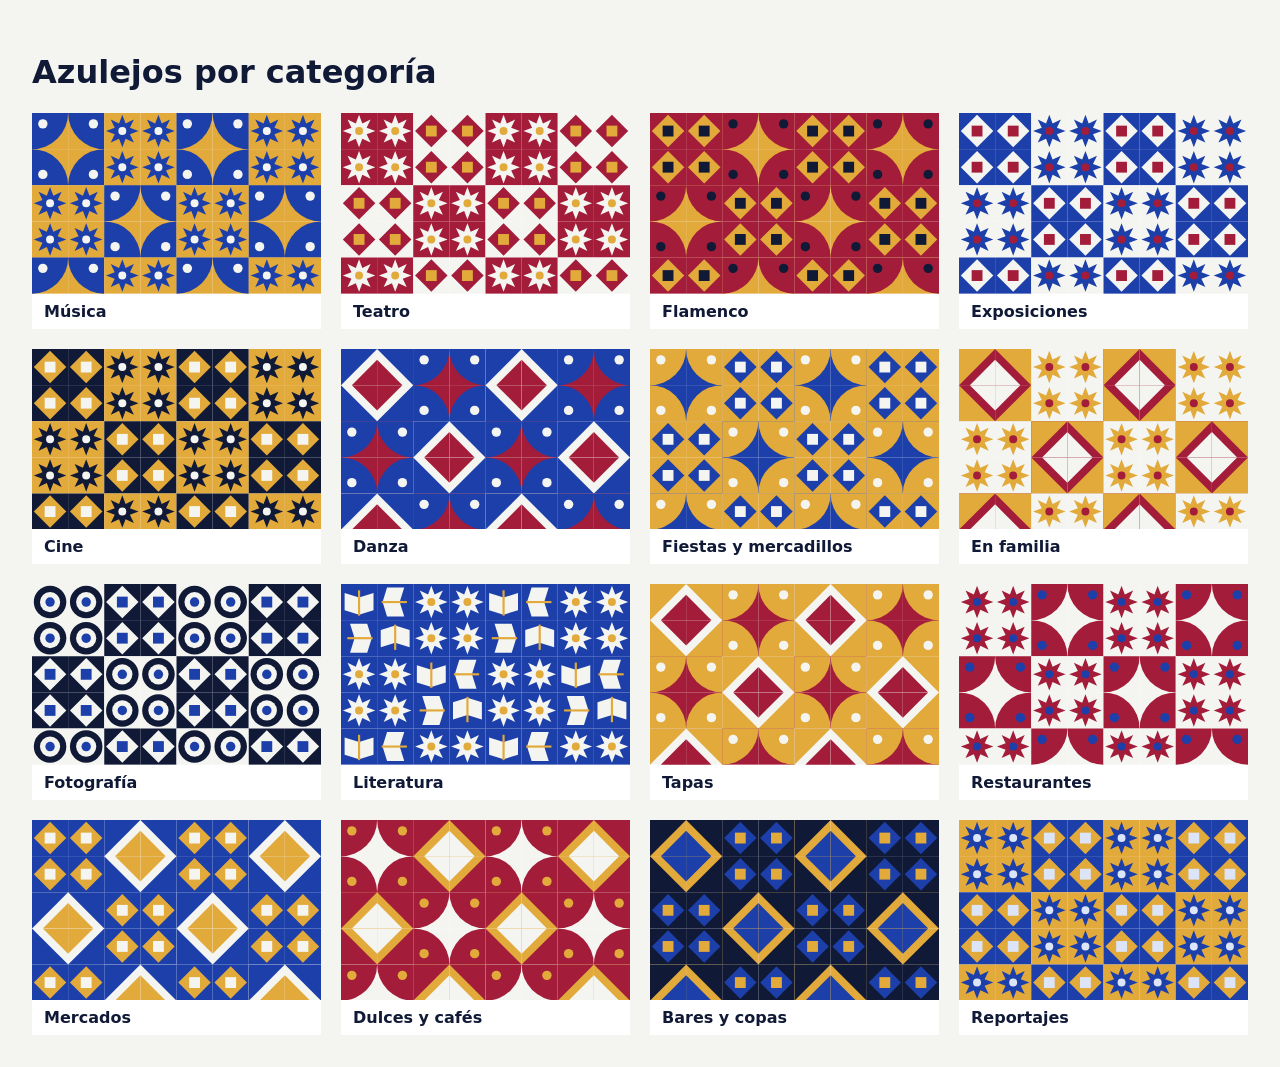
==== commit d3065e5c: "segunda versión de Albero" ====
--- a/docs/patrones.html
+++ b/docs/patrones.html
@@ -1 +1 @@
-<!doctype html><meta charset="utf-8"><title>Azulejos de Albero</title><style>body{font-family:system-ui;background:#f4f5f1;color:#101936;margin:0;padding:32px}h1{font-weight:600}div.g{display:grid;grid-template-columns:repeat(auto-fill,minmax(240px,1fr));gap:20px}figure{margin:0;background:#fff}figure svg{display:block;width:100%;height:auto;aspect-ratio:8/5}figcaption{padding:8px 12px;font-weight:600}</style><h1>Azulejos por categoría</h1><div class="g"><figure><svg xmlns="http://www.w3.org/2000/svg" viewBox="0 0 160 100" preserveAspectRatio="xMidYMid slice" aria-hidden="true" focusable="false"><g transform="translate(0 0) rotate(0 10 10)"><rect width="20" height="20" fill="#E2A93B"/><path d="M0 0H20A20 20 0 0 1 0 20Z" fill="#1C3FAA"/><circle cx="6" cy="6" r="2.6" fill="#F4F5F1"/></g><g transform="translate(20 0) rotate(90 10 10)"><rect width="20" height="20" fill="#E2A93B"/><path d="M0 0H20A20 20 0 0 1 0 20Z" fill="#1C3FAA"/><circle cx="6" cy="6" r="2.6" fill="#F4F5F1"/></g><g transform="translate(40 0) rotate(0 10 10)"><rect width="20" height="20" fill="#E2A93B"/><polygon points="10.0,1.0 11.8,5.8 16.4,3.6 14.2,8.2 19.0,10.0 14.2,11.8 16.4,16.4 11.8,14.2 10.0,19.0 8.2,14.2 3.6,16.4 5.8,11.8 1.0,10.0 5.8,8.2 3.6,3.6 8.2,5.8" fill="#1C3FAA"/><circle cx="10" cy="10" r="2.2" fill="#F4F5F1"/></g><g transform="translate(60 0) rotate(90 10 10)"><rect width="20" height="20" fill="#E2A93B"/><polygon points="10.0,1.0 11.8,5.8 16.4,3.6 14.2,8.2 19.0,10.0 14.2,11.8 16.4,16.4 11.8,14.2 10.0,19.0 8.2,14.2 3.6,16.4 5.8,11.8 1.0,10.0 5.8,8.2 3.6,3.6 8.2,5.8" fill="#1C3FAA"/><circle cx="10" cy="10" r="2.2" fill="#F4F5F1"/></g><g transform="translate(80 0) rotate(0 10 10)"><rect width="20" height="20" fill="#E2A93B"/><path d="M0 0H20A20 20 0 0 1 0 20Z" fill="#1C3FAA"/><circle cx="6" cy="6" r="2.6" fill="#F4F5F1"/></g><g transform="translate(100 0) rotate(90 10 10)"><rect width="20" height="20" fill="#E2A93B"/><path d="M0 0H20A20 20 0 0 1 0 20Z" fill="#1C3FAA"/><circle cx="6" cy="6" r="2.6" fill="#F4F5F1"/></g><g transform="translate(120 0) rotate(0 10 10)"><rect width="20" height="20" fill="#E2A93B"/><polygon points="10.0,1.0 11.8,5.8 16.4,3.6 14.2,8.2 19.0,10.0 14.2,11.8 16.4,16.4 11.8,14.2 10.0,19.0 8.2,14.2 3.6,16.4 5.8,11.8 1.0,10.0 5.8,8.2 3.6,3.6 8.2,5.8" fill="#1C3FAA"/><circle cx="10" cy="10" r="2.2" fill="#F4F5F1"/></g><g transform="translate(140 0) rotate(90 10 10)"><rect width="20" height="20" fill="#E2A93B"/><polygon points="10.0,1.0 11.8,5.8 16.4,3.6 14.2,8.2 19.0,10.0 14.2,11.8 16.4,16.4 11.8,14.2 10.0,19.0 8.2,14.2 3.6,16.4 5.8,11.8 1.0,10.0 5.8,8.2 3.6,3.6 8.2,5.8" fill="#1C3FAA"/><circle cx="10" cy="10" r="2.2" fill="#F4F5F1"/></g><g transform="translate(0 20) rotate(270 10 10)"><rect width="20" height="20" fill="#E2A93B"/><path d="M0 0H20A20 20 0 0 1 0 20Z" fill="#1C3FAA"/><circle cx="6" cy="6" r="2.6" fill="#F4F5F1"/></g><g transform="translate(20 20) rotate(180 10 10)"><rect width="20" height="20" fill="#E2A93B"/><path d="M0 0H20A20 20 0 0 1 0 20Z" fill="#1C3FAA"/><circle cx="6" cy="6" r="2.6" fill="#F4F5F1"/></g><g transform="translate(40 20) rotate(270 10 10)"><rect width="20" height="20" fill="#E2A93B"/><polygon points="10.0,1.0 11.8,5.8 16.4,3.6 14.2,8.2 19.0,10.0 14.2,11.8 16.4,16.4 11.8,14.2 10.0,19.0 8.2,14.2 3.6,16.4 5.8,11.8 1.0,10.0 5.8,8.2 3.6,3.6 8.2,5.8" fill="#1C3FAA"/><circle cx="10" cy="10" r="2.2" fill="#F4F5F1"/></g><g transform="translate(60 20) rotate(180 10 10)"><rect width="20" height="20" fill="#E2A93B"/><polygon points="10.0,1.0 11.8,5.8 16.4,3.6 14.2,8.2 19.0,10.0 14.2,11.8 16.4,16.4 11.8,14.2 10.0,19.0 8.2,14.2 3.6,16.4 5.8,11.8 1.0,10.0 5.8,8.2 3.6,3.6 8.2,5.8" fill="#1C3FAA"/><circle cx="10" cy="10" r="2.2" fill="#F4F5F1"/></g><g transform="translate(80 20) rotate(270 10 10)"><rect width="20" height="20" fill="#E2A93B"/><path d="M0 0H20A20 20 0 0 1 0 20Z" fill="#1C3FAA"/><circle cx="6" cy="6" r="2.6" fill="#F4F5F1"/></g><g transform="translate(100 20) rotate(180 10 10)"><rect width="20" height="20" fill="#E2A93B"/><path d="M0 0H20A20 20 0 0 1 0 20Z" fill="#1C3FAA"/><circle cx="6" cy="6" r="2.6" fill="#F4F5F1"/></g><g transform="translate(120 20) rotate(270 10 10)"><rect width="20" height="20" fill="#E2A93B"/><polygon points="10.0,1.0 11.8,5.8 16.4,3.6 14.2,8.2 19.0,10.0 14.2,11.8 16.4,16.4 11.8,14.2 10.0,19.0 8.2,14.2 3.6,16.4 5.8,11.8 1.0,10.0 5.8,8.2 3.6,3.6 8.2,5.8" fill="#1C3FAA"/><circle cx="10" cy="10" r="2.2" fill="#F4F5F1"/></g><g transform="translate(140 20) rotate(180 10 10)"><rect width="20" height="20" fill="#E2A93B"/><polygon points="10.0,1.0 11.8,5.8 16.4,3.6 14.2,8.2 19.0,10.0 14.2,11.8 16.4,16.4 11.8,14.2 10.0,19.0 8.2,14.2 3.6,16.4 5.8,11.8 1.0,10.0 5.8,8.2 3.6,3.6 8.2,5.8" fill="#1C3FAA"/><circle cx="10" cy="10" r="2.2" fill="#F4F5F1"/></g><g transform="translate(0 40) rotate(0 10 10)"><rect width="20" height="20" fill="#E2A93B"/><polygon points="10.0,1.0 11.8,5.8 16.4,3.6 14.2,8.2 19.0,10.0 14.2,11.8 16.4,16.4 11.8,14.2 10.0,19.0 8.2,14.2 3.6,16.4 5.8,11.8 1.0,10.0 5.8,8.2 3.6,3.6 8.2,5.8" fill="#1C3FAA"/><circle cx="10" cy="10" r="2.2" fill="#F4F5F1"/></g><g transform="translate(20 40) rotate(90 10 10)"><rect width="20" height="20" fill="#E2A93B"/><polygon points="10.0,1.0 11.8,5.8 16.4,3.6 14.2,8.2 19.0,10.0 14.2,11.8 16.4,16.4 11.8,14.2 10.0,19.0 8.2,14.2 3.6,16.4 5.8,11.8 1.0,10.0 5.8,8.2 3.6,3.6 8.2,5.8" fill="#1C3FAA"/><circle cx="10" cy="10" r="2.2" fill="#F4F5F1"/></g><g transform="translate(40 40) rotate(0 10 10)"><rect width="20" height="20" fill="#E2A93B"/><path d="M0 0H20A20 20 0 0 1 0 20Z" fill="#1C3FAA"/><circle cx="6" cy="6" r="2.6" fill="#F4F5F1"/></g><g transform="translate(60 40) rotate(90 10 10)"><rect width="20" height="20" fill="#E2A93B"/><path d="M0 0H20A20 20 0 0 1 0 20Z" fill="#1C3FAA"/><circle cx="6" cy="6" r="2.6" fill="#F4F5F1"/></g><g transform="translate(80 40) rotate(0 10 10)"><rect width="20" height="20" fill="#E2A93B"/><polygon points="10.0,1.0 11.8,5.8 16.4,3.6 14.2,8.2 19.0,10.0 14.2,11.8 16.4,16.4 11.8,14.2 10.0,19.0 8.2,14.2 3.6,16.4 5.8,11.8 1.0,10.0 5.8,8.2 3.6,3.6 8.2,5.8" fill="#1C3FAA"/><circle cx="10" cy="10" r="2.2" fill="#F4F5F1"/></g><g transform="translate(100 40) rotate(90 10 10)"><rect width="20" height="20" fill="#E2A93B"/><polygon points="10.0,1.0 11.8,5.8 16.4,3.6 14.2,8.2 19.0,10.0 14.2,11.8 16.4,16.4 11.8,14.2 10.0,19.0 8.2,14.2 3.6,16.4 5.8,11.8 1.0,10.0 5.8,8.2 3.6,3.6 8.2,5.8" fill="#1C3FAA"/><circle cx="10" cy="10" r="2.2" fill="#F4F5F1"/></g><g transform="translate(120 40) rotate(0 10 10)"><rect width="20" height="20" fill="#E2A93B"/><path d="M0 0H20A20 20 0 0 1 0 20Z" fill="#1C3FAA"/><circle cx="6" cy="6" r="2.6" fill="#F4F5F1"/></g><g transform="translate(140 40) rotate(90 10 10)"><rect width="20" height="20" fill="#E2A93B"/><path d="M0 0H20A20 20 0 0 1 0 20Z" fill="#1C3FAA"/><circle cx="6" cy="6" r="2.6" fill="#F4F5F1"/></g><g transform="translate(0 60) rotate(270 10 10)"><rect width="20" height="20" fill="#E2A93B"/><polygon points="10.0,1.0 11.8,5.8 16.4,3.6 14.2,8.2 19.0,10.0 14.2,11.8 16.4,16.4 11.8,14.2 10.0,19.0 8.2,14.2 3.6,16.4 5.8,11.8 1.0,10.0 5.8,8.2 3.6,3.6 8.2,5.8" fill="#1C3FAA"/><circle cx="10" cy="10" r="2.2" fill="#F4F5F1"/></g><g transform="translate(20 60) rotate(180 10 10)"><rect width="20" height="20" fill="#E2A93B"/><polygon points="10.0,1.0 11.8,5.8 16.4,3.6 14.2,8.2 19.0,10.0 14.2,11.8 16.4,16.4 11.8,14.2 10.0,19.0 8.2,14.2 3.6,16.4 5.8,11.8 1.0,10.0 5.8,8.2 3.6,3.6 8.2,5.8" fill="#1C3FAA"/><circle cx="10" cy="10" r="2.2" fill="#F4F5F1"/></g><g transform="translate(40 60) rotate(270 10 10)"><rect width="20" height="20" fill="#E2A93B"/><path d="M0 0H20A20 20 0 0 1 0 20Z" fill="#1C3FAA"/><circle cx="6" cy="6" r="2.6" fill="#F4F5F1"/></g><g transform="translate(60 60) rotate(180 10 10)"><rect width="20" height="20" fill="#E2A93B"/><path d="M0 0H20A20 20 0 0 1 0 20Z" fill="#1C3FAA"/><circle cx="6" cy="6" r="2.6" fill="#F4F5F1"/></g><g transform="translate(80 60) rotate(270 10 10)"><rect width="20" height="20" fill="#E2A93B"/><polygon points="10.0,1.0 11.8,5.8 16.4,3.6 14.2,8.2 19.0,10.0 14.2,11.8 16.4,16.4 11.8,14.2 10.0,19.0 8.2,14.2 3.6,16.4 5.8,11.8 1.0,10.0 5.8,8.2 3.6,3.6 8.2,5.8" fill="#1C3FAA"/><circle cx="10" cy="10" r="2.2" fill="#F4F5F1"/></g><g transform="translate(100 60) rotate(180 10 10)"><rect width="20" height="20" fill="#E2A93B"/><polygon points="10.0,1.0 11.8,5.8 16.4,3.6 14.2,8.2 19.0,10.0 14.2,11.8 16.4,16.4 11.8,14.2 10.0,19.0 8.2,14.2 3.6,16.4 5.8,11.8 1.0,10.0 5.8,8.2 3.6,3.6 8.2,5.8" fill="#1C3FAA"/><circle cx="10" cy="10" r="2.2" fill="#F4F5F1"/></g><g transform="translate(120 60) rotate(270 10 10)"><rect width="20" height="20" fill="#E2A93B"/><path d="M0 0H20A20 20 0 0 1 0 20Z" fill="#1C3FAA"/><circle cx="6" cy="6" r="2.6" fill="#F4F5F1"/></g><g transform="translate(140 60) rotate(180 10 10)"><rect width="20" height="20" fill="#E2A93B"/><path d="M0 0H20A20 20 0 0 1 0 20Z" fill="#1C3FAA"/><circle cx="6" cy="6" r="2.6" fill="#F4F5F1"/></g><g transform="translate(0 80) rotate(0 10 10)"><rect width="20" height="20" fill="#E2A93B"/><path d="M0 0H20A20 20 0 0 1 0 20Z" fill="#1C3FAA"/><circle cx="6" cy="6" r="2.6" fill="#F4F5F1"/></g><g transform="translate(20 80) rotate(90 10 10)"><rect width="20" height="20" fill="#E2A93B"/><path d="M0 0H20A20 20 0 0 1 0 20Z" fill="#1C3FAA"/><circle cx="6" cy="6" r="2.6" fill="#F4F5F1"/></g><g transform="translate(40 80) rotate(0 10 10)"><rect width="20" height="20" fill="#E2A93B"/><polygon points="10.0,1.0 11.8,5.8 16.4,3.6 14.2,8.2 19.0,10.0 14.2,11.8 16.4,16.4 11.8,14.2 10.0,19.0 8.2,14.2 3.6,16.4 5.8,11.8 1.0,10.0 5.8,8.2 3.6,3.6 8.2,5.8" fill="#1C3FAA"/><circle cx="10" cy="10" r="2.2" fill="#F4F5F1"/></g><g transform="translate(60 80) rotate(90 10 10)"><rect width="20" height="20" fill="#E2A93B"/><polygon points="10.0,1.0 11.8,5.8 16.4,3.6 14.2,8.2 19.0,10.0 14.2,11.8 16.4,16.4 11.8,14.2 10.0,19.0 8.2,14.2 3.6,16.4 5.8,11.8 1.0,10.0 5.8,8.2 3.6,3.6 8.2,5.8" fill="#1C3FAA"/><circle cx="10" cy="10" r="2.2" fill="#F4F5F1"/></g><g transform="translate(80 80) rotate(0 10 10)"><rect width="20" height="20" fill="#E2A93B"/><path d="M0 0H20A20 20 0 0 1 0 20Z" fill="#1C3FAA"/><circle cx="6" cy="6" r="2.6" fill="#F4F5F1"/></g><g transform="translate(100 80) rotate(90 10 10)"><rect width="20" height="20" fill="#E2A93B"/><path d="M0 0H20A20 20 0 0 1 0 20Z" fill="#1C3FAA"/><circle cx="6" cy="6" r="2.6" fill="#F4F5F1"/></g><g transform="translate(120 80) rotate(0 10 10)"><rect width="20" height="20" fill="#E2A93B"/><polygon points="10.0,1.0 11.8,5.8 16.4,3.6 14.2,8.2 19.0,10.0 14.2,11.8 16.4,16.4 11.8,14.2 10.0,19.0 8.2,14.2 3.6,16.4 5.8,11.8 1.0,10.0 5.8,8.2 3.6,3.6 8.2,5.8" fill="#1C3FAA"/><circle cx="10" cy="10" r="2.2" fill="#F4F5F1"/></g><g transform="translate(140 80) rotate(90 10 10)"><rect width="20" height="20" fill="#E2A93B"/><polygon points="10.0,1.0 11.8,5.8 16.4,3.6 14.2,8.2 19.0,10.0 14.2,11.8 16.4,16.4 11.8,14.2 10.0,19.0 8.2,14.2 3.6,16.4 5.8,11.8 1.0,10.0 5.8,8.2 3.6,3.6 8.2,5.8" fill="#1C3FAA"/><circle cx="10" cy="10" r="2.2" fill="#F4F5F1"/></g></svg><figcaption>Música</figcaption></figure><figure><svg xmlns="http://www.w3.org/2000/svg" viewBox="0 0 160 100" preserveAspectRatio="xMidYMid slice" aria-hidden="true" focusable="false"><g transform="translate(0 0) rotate(0 10 10)"><rect width="20" height="20" fill="#A31D3A"/><polygon points="10.0,1.0 11.8,5.8 16.4,3.6 14.2,8.2 19.0,10.0 14.2,11.8 16.4,16.4 11.8,14.2 10.0,19.0 8.2,14.2 3.6,16.4 5.8,11.8 1.0,10.0 5.8,8.2 3.6,3.6 8.2,5.8" fill="#F4F5F1"/><circle cx="10" cy="10" r="2.2" fill="#E2A93B"/></g><g transform="translate(20 0) rotate(90 10 10)"><rect width="20" height="20" fill="#A31D3A"/><polygon points="10.0,1.0 11.8,5.8 16.4,3.6 14.2,8.2 19.0,10.0 14.2,11.8 16.4,16.4 11.8,14.2 10.0,19.0 8.2,14.2 3.6,16.4 5.8,11.8 1.0,10.0 5.8,8.2 3.6,3.6 8.2,5.8" fill="#F4F5F1"/><circle cx="10" cy="10" r="2.2" fill="#E2A93B"/></g><g transform="translate(40 0) rotate(0 10 10)"><rect width="20" height="20" fill="#F4F5F1"/><polygon points="10,1 19,10 10,19 1,10" fill="#A31D3A"/><rect x="7" y="7" width="6" height="6" fill="#E2A93B"/></g><g transform="translate(60 0) rotate(90 10 10)"><rect width="20" height="20" fill="#F4F5F1"/><polygon points="10,1 19,10 10,19 1,10" fill="#A31D3A"/><rect x="7" y="7" width="6" height="6" fill="#E2A93B"/></g><g transform="translate(80 0) rotate(0 10 10)"><rect width="20" height="20" fill="#A31D3A"/><polygon points="10.0,1.0 11.8,5.8 16.4,3.6 14.2,8.2 19.0,10.0 14.2,11.8 16.4,16.4 11.8,14.2 10.0,19.0 8.2,14.2 3.6,16.4 5.8,11.8 1.0,10.0 5.8,8.2 3.6,3.6 8.2,5.8" fill="#F4F5F1"/><circle cx="10" cy="10" r="2.2" fill="#E2A93B"/></g><g transform="translate(100 0) rotate(90 10 10)"><rect width="20" height="20" fill="#A31D3A"/><polygon points="10.0,1.0 11.8,5.8 16.4,3.6 14.2,8.2 19.0,10.0 14.2,11.8 16.4,16.4 11.8,14.2 10.0,19.0 8.2,14.2 3.6,16.4 5.8,11.8 1.0,10.0 5.8,8.2 3.6,3.6 8.2,5.8" fill="#F4F5F1"/><circle cx="10" cy="10" r="2.2" fill="#E2A93B"/></g><g transform="translate(120 0) rotate(0 10 10)"><rect width="20" height="20" fill="#F4F5F1"/><polygon points="10,1 19,10 10,19 1,10" fill="#A31D3A"/><rect x="7" y="7" width="6" height="6" fill="#E2A93B"/></g><g transform="translate(140 0) rotate(90 10 10)"><rect width="20" height="20" fill="#F4F5F1"/><polygon points="10,1 19,10 10,19 1,10" fill="#A31D3A"/><rect x="7" y="7" width="6" height="6" fill="#E2A93B"/></g><g transform="translate(0 20) rotate(270 10 10)"><rect width="20" height="20" fill="#A31D3A"/><polygon points="10.0,1.0 11.8,5.8 16.4,3.6 14.2,8.2 19.0,10.0 14.2,11.8 16.4,16.4 11.8,14.2 10.0,19.0 8.2,14.2 3.6,16.4 5.8,11.8 1.0,10.0 5.8,8.2 3.6,3.6 8.2,5.8" fill="#F4F5F1"/><circle cx="10" cy="10" r="2.2" fill="#E2A93B"/></g><g transform="translate(20 20) rotate(180 10 10)"><rect width="20" height="20" fill="#A31D3A"/><polygon points="10.0,1.0 11.8,5.8 16.4,3.6 14.2,8.2 19.0,10.0 14.2,11.8 16.4,16.4 11.8,14.2 10.0,19.0 8.2,14.2 3.6,16.4 5.8,11.8 1.0,10.0 5.8,8.2 3.6,3.6 8.2,5.8" fill="#F4F5F1"/><circle cx="10" cy="10" r="2.2" fill="#E2A93B"/></g><g transform="translate(40 20) rotate(270 10 10)"><rect width="20" height="20" fill="#F4F5F1"/><polygon points="10,1 19,10 10,19 1,10" fill="#A31D3A"/><rect x="7" y="7" width="6" height="6" fill="#E2A93B"/></g><g transform="translate(60 20) rotate(180 10 10)"><rect width="20" height="20" fill="#F4F5F1"/><polygon points="10,1 19,10 10,19 1,10" fill="#A31D3A"/><rect x="7" y="7" width="6" height="6" fill="#E2A93B"/></g><g transform="translate(80 20) rotate(270 10 10)"><rect width="20" height="20" fill="#A31D3A"/><polygon points="10.0,1.0 11.8,5.8 16.4,3.6 14.2,8.2 19.0,10.0 14.2,11.8 16.4,16.4 11.8,14.2 10.0,19.0 8.2,14.2 3.6,16.4 5.8,11.8 1.0,10.0 5.8,8.2 3.6,3.6 8.2,5.8" fill="#F4F5F1"/><circle cx="10" cy="10" r="2.2" fill="#E2A93B"/></g><g transform="translate(100 20) rotate(180 10 10)"><rect width="20" height="20" fill="#A31D3A"/><polygon points="10.0,1.0 11.8,5.8 16.4,3.6 14.2,8.2 19.0,10.0 14.2,11.8 16.4,16.4 11.8,14.2 10.0,19.0 8.2,14.2 3.6,16.4 5.8,11.8 1.0,10.0 5.8,8.2 3.6,3.6 8.2,5.8" fill="#F4F5F1"/><circle cx="10" cy="10" r="2.2" fill="#E2A93B"/></g><g transform="translate(120 20) rotate(270 10 10)"><rect width="20" height="20" fill="#F4F5F1"/><polygon points="10,1 19,10 10,19 1,10" fill="#A31D3A"/><rect x="7" y="7" width="6" height="6" fill="#E2A93B"/></g><g transform="translate(140 20) rotate(180 10 10)"><rect width="20" height="20" fill="#F4F5F1"/><polygon points="10,1 19,10 10,19 1,10" fill="#A31D3A"/><rect x="7" y="7" width="6" height="6" fill="#E2A93B"/></g><g transform="translate(0 40) rotate(0 10 10)"><rect width="20" height="20" fill="#F4F5F1"/><polygon points="10,1 19,10 10,19 1,10" fill="#A31D3A"/><rect x="7" y="7" width="6" height="6" fill="#E2A93B"/></g><g transform="translate(20 40) rotate(90 10 10)"><rect width="20" height="20" fill="#F4F5F1"/><polygon points="10,1 19,10 10,19 1,10" fill="#A31D3A"/><rect x="7" y="7" width="6" height="6" fill="#E2A93B"/></g><g transform="translate(40 40) rotate(0 10 10)"><rect width="20" height="20" fill="#A31D3A"/><polygon points="10.0,1.0 11.8,5.8 16.4,3.6 14.2,8.2 19.0,10.0 14.2,11.8 16.4,16.4 11.8,14.2 10.0,19.0 8.2,14.2 3.6,16.4 5.8,11.8 1.0,10.0 5.8,8.2 3.6,3.6 8.2,5.8" fill="#F4F5F1"/><circle cx="10" cy="10" r="2.2" fill="#E2A93B"/></g><g transform="translate(60 40) rotate(90 10 10)"><rect width="20" height="20" fill="#A31D3A"/><polygon points="10.0,1.0 11.8,5.8 16.4,3.6 14.2,8.2 19.0,10.0 14.2,11.8 16.4,16.4 11.8,14.2 10.0,19.0 8.2,14.2 3.6,16.4 5.8,11.8 1.0,10.0 5.8,8.2 3.6,3.6 8.2,5.8" fill="#F4F5F1"/><circle cx="10" cy="10" r="2.2" fill="#E2A93B"/></g><g transform="translate(80 40) rotate(0 10 10)"><rect width="20" height="20" fill="#F4F5F1"/><polygon points="10,1 19,10 10,19 1,10" fill="#A31D3A"/><rect x="7" y="7" width="6" height="6" fill="#E2A93B"/></g><g transform="translate(100 40) rotate(90 10 10)"><rect width="20" height="20" fill="#F4F5F1"/><polygon points="10,1 19,10 10,19 1,10" fill="#A31D3A"/><rect x="7" y="7" width="6" height="6" fill="#E2A93B"/></g><g transform="translate(120 40) rotate(0 10 10)"><rect width="20" height="20" fill="#A31D3A"/><polygon points="10.0,1.0 11.8,5.8 16.4,3.6 14.2,8.2 19.0,10.0 14.2,11.8 16.4,16.4 11.8,14.2 10.0,19.0 8.2,14.2 3.6,16.4 5.8,11.8 1.0,10.0 5.8,8.2 3.6,3.6 8.2,5.8" fill="#F4F5F1"/><circle cx="10" cy="10" r="2.2" fill="#E2A93B"/></g><g transform="translate(140 40) rotate(90 10 10)"><rect width="20" height="20" fill="#A31D3A"/><polygon points="10.0,1.0 11.8,5.8 16.4,3.6 14.2,8.2 19.0,10.0 14.2,11.8 16.4,16.4 11.8,14.2 10.0,19.0 8.2,14.2 3.6,16.4 5.8,11.8 1.0,10.0 5.8,8.2 3.6,3.6 8.2,5.8" fill="#F4F5F1"/><circle cx="10" cy="10" r="2.2" fill="#E2A93B"/></g><g transform="translate(0 60) rotate(270 10 10)"><rect width="20" height="20" fill="#F4F5F1"/><polygon points="10,1 19,10 10,19 1,10" fill="#A31D3A"/><rect x="7" y="7" width="6" height="6" fill="#E2A93B"/></g><g transform="translate(20 60) rotate(180 10 10)"><rect width="20" height="20" fill="#F4F5F1"/><polygon points="10,1 19,10 10,19 1,10" fill="#A31D3A"/><rect x="7" y="7" width="6" height="6" fill="#E2A93B"/></g><g transform="translate(40 60) rotate(270 10 10)"><rect width="20" height="20" fill="#A31D3A"/><polygon points="10.0,1.0 11.8,5.8 16.4,3.6 14.2,8.2 19.0,10.0 14.2,11.8 16.4,16.4 11.8,14.2 10.0,19.0 8.2,14.2 3.6,16.4 5.8,11.8 1.0,10.0 5.8,8.2 3.6,3.6 8.2,5.8" fill="#F4F5F1"/><circle cx="10" cy="10" r="2.2" fill="#E2A93B"/></g><g transform="translate(60 60) rotate(180 10 10)"><rect width="20" height="20" fill="#A31D3A"/><polygon points="10.0,1.0 11.8,5.8 16.4,3.6 14.2,8.2 19.0,10.0 14.2,11.8 16.4,16.4 11.8,14.2 10.0,19.0 8.2,14.2 3.6,16.4 5.8,11.8 1.0,10.0 5.8,8.2 3.6,3.6 8.2,5.8" fill="#F4F5F1"/><circle cx="10" cy="10" r="2.2" fill="#E2A93B"/></g><g transform="translate(80 60) rotate(270 10 10)"><rect width="20" height="20" fill="#F4F5F1"/><polygon points="10,1 19,10 10,19 1,10" fill="#A31D3A"/><rect x="7" y="7" width="6" height="6" fill="#E2A93B"/></g><g transform="translate(100 60) rotate(180 10 10)"><rect width="20" height="20" fill="#F4F5F1"/><polygon points="10,1 19,10 10,19 1,10" fill="#A31D3A"/><rect x="7" y="7" width="6" height="6" fill="#E2A93B"/></g><g transform="translate(120 60) rotate(270 10 10)"><rect width="20" height="20" fill="#A31D3A"/><polygon points="10.0,1.0 11.8,5.8 16.4,3.6 14.2,8.2 19.0,10.0 14.2,11.8 16.4,16.4 11.8,14.2 10.0,19.0 8.2,14.2 3.6,16.4 5.8,11.8 1.0,10.0 5.8,8.2 3.6,3.6 8.2,5.8" fill="#F4F5F1"/><circle cx="10" cy="10" r="2.2" fill="#E2A93B"/></g><g transform="translate(140 60) rotate(180 10 10)"><rect width="20" height="20" fill="#A31D3A"/><polygon points="10.0,1.0 11.8,5.8 16.4,3.6 14.2,8.2 19.0,10.0 14.2,11.8 16.4,16.4 11.8,14.2 10.0,19.0 8.2,14.2 3.6,16.4 5.8,11.8 1.0,10.0 5.8,8.2 3.6,3.6 8.2,5.8" fill="#F4F5F1"/><circle cx="10" cy="10" r="2.2" fill="#E2A93B"/></g><g transform="translate(0 80) rotate(0 10 10)"><rect width="20" height="20" fill="#A31D3A"/><polygon points="10.0,1.0 11.8,5.8 16.4,3.6 14.2,8.2 19.0,10.0 14.2,11.8 16.4,16.4 11.8,14.2 10.0,19.0 8.2,14.2 3.6,16.4 5.8,11.8 1.0,10.0 5.8,8.2 3.6,3.6 8.2,5.8" fill="#F4F5F1"/><circle cx="10" cy="10" r="2.2" fill="#E2A93B"/></g><g transform="translate(20 80) rotate(90 10 10)"><rect width="20" height="20" fill="#A31D3A"/><polygon points="10.0,1.0 11.8,5.8 16.4,3.6 14.2,8.2 19.0,10.0 14.2,11.8 16.4,16.4 11.8,14.2 10.0,19.0 8.2,14.2 3.6,16.4 5.8,11.8 1.0,10.0 5.8,8.2 3.6,3.6 8.2,5.8" fill="#F4F5F1"/><circle cx="10" cy="10" r="2.2" fill="#E2A93B"/></g><g transform="translate(40 80) rotate(0 10 10)"><rect width="20" height="20" fill="#F4F5F1"/><polygon points="10,1 19,10 10,19 1,10" fill="#A31D3A"/><rect x="7" y="7" width="6" height="6" fill="#E2A93B"/></g><g transform="translate(60 80) rotate(90 10 10)"><rect width="20" height="20" fill="#F4F5F1"/><polygon points="10,1 19,10 10,19 1,10" fill="#A31D3A"/><rect x="7" y="7" width="6" height="6" fill="#E2A93B"/></g><g transform="translate(80 80) rotate(0 10 10)"><rect width="20" height="20" fill="#A31D3A"/><polygon points="10.0,1.0 11.8,5.8 16.4,3.6 14.2,8.2 19.0,10.0 14.2,11.8 16.4,16.4 11.8,14.2 10.0,19.0 8.2,14.2 3.6,16.4 5.8,11.8 1.0,10.0 5.8,8.2 3.6,3.6 8.2,5.8" fill="#F4F5F1"/><circle cx="10" cy="10" r="2.2" fill="#E2A93B"/></g><g transform="translate(100 80) rotate(90 10 10)"><rect width="20" height="20" fill="#A31D3A"/><polygon points="10.0,1.0 11.8,5.8 16.4,3.6 14.2,8.2 19.0,10.0 14.2,11.8 16.4,16.4 11.8,14.2 10.0,19.0 8.2,14.2 3.6,16.4 5.8,11.8 1.0,10.0 5.8,8.2 3.6,3.6 8.2,5.8" fill="#F4F5F1"/><circle cx="10" cy="10" r="2.2" fill="#E2A93B"/></g><g transform="translate(120 80) rotate(0 10 10)"><rect width="20" height="20" fill="#F4F5F1"/><polygon points="10,1 19,10 10,19 1,10" fill="#A31D3A"/><rect x="7" y="7" width="6" height="6" fill="#E2A93B"/></g><g transform="translate(140 80) rotate(90 10 10)"><rect width="20" height="20" fill="#F4F5F1"/><polygon points="10,1 19,10 10,19 1,10" fill="#A31D3A"/><rect x="7" y="7" width="6" height="6" fill="#E2A93B"/></g></svg><figcaption>Teatro</figcaption></figure><figure><svg xmlns="http://www.w3.org/2000/svg" viewBox="0 0 160 100" preserveAspectRatio="xMidYMid slice" aria-hidden="true" focusable="false"><g transform="translate(0 0) rotate(0 10 10)"><rect width="20" height="20" fill="#A31D3A"/><polygon points="10,1 19,10 10,19 1,10" fill="#E2A93B"/><rect x="7" y="7" width="6" height="6" fill="#101936"/></g><g transform="translate(20 0) rotate(90 10 10)"><rect width="20" height="20" fill="#A31D3A"/><polygon points="10,1 19,10 10,19 1,10" fill="#E2A93B"/><rect x="7" y="7" width="6" height="6" fill="#101936"/></g><g transform="translate(40 0) rotate(0 10 10)"><rect width="20" height="20" fill="#E2A93B"/><path d="M0 0H20A20 20 0 0 1 0 20Z" fill="#A31D3A"/><circle cx="6" cy="6" r="2.6" fill="#101936"/></g><g transform="translate(60 0) rotate(90 10 10)"><rect width="20" height="20" fill="#E2A93B"/><path d="M0 0H20A20 20 0 0 1 0 20Z" fill="#A31D3A"/><circle cx="6" cy="6" r="2.6" fill="#101936"/></g><g transform="translate(80 0) rotate(0 10 10)"><rect width="20" height="20" fill="#A31D3A"/><polygon points="10,1 19,10 10,19 1,10" fill="#E2A93B"/><rect x="7" y="7" width="6" height="6" fill="#101936"/></g><g transform="translate(100 0) rotate(90 10 10)"><rect width="20" height="20" fill="#A31D3A"/><polygon points="10,1 19,10 10,19 1,10" fill="#E2A93B"/><rect x="7" y="7" width="6" height="6" fill="#101936"/></g><g transform="translate(120 0) rotate(0 10 10)"><rect width="20" height="20" fill="#E2A93B"/><path d="M0 0H20A20 20 0 0 1 0 20Z" fill="#A31D3A"/><circle cx="6" cy="6" r="2.6" fill="#101936"/></g><g transform="translate(140 0) rotate(90 10 10)"><rect width="20" height="20" fill="#E2A93B"/><path d="M0 0H20A20 20 0 0 1 0 20Z" fill="#A31D3A"/><circle cx="6" cy="6" r="2.6" fill="#101936"/></g><g transform="translate(0 20) rotate(270 10 10)"><rect width="20" height="20" fill="#A31D3A"/><polygon points="10,1 19,10 10,19 1,10" fill="#E2A93B"/><rect x="7" y="7" width="6" height="6" fill="#101936"/></g><g transform="translate(20 20) rotate(180 10 10)"><rect width="20" height="20" fill="#A31D3A"/><polygon points="10,1 19,10 10,19 1,10" fill="#E2A93B"/><rect x="7" y="7" width="6" height="6" fill="#101936"/></g><g transform="translate(40 20) rotate(270 10 10)"><rect width="20" height="20" fill="#E2A93B"/><path d="M0 0H20A20 20 0 0 1 0 20Z" fill="#A31D3A"/><circle cx="6" cy="6" r="2.6" fill="#101936"/></g><g transform="translate(60 20) rotate(180 10 10)"><rect width="20" height="20" fill="#E2A93B"/><path d="M0 0H20A20 20 0 0 1 0 20Z" fill="#A31D3A"/><circle cx="6" cy="6" r="2.6" fill="#101936"/></g><g transform="translate(80 20) rotate(270 10 10)"><rect width="20" height="20" fill="#A31D3A"/><polygon points="10,1 19,10 10,19 1,10" fill="#E2A93B"/><rect x="7" y="7" width="6" height="6" fill="#101936"/></g><g transform="translate(100 20) rotate(180 10 10)"><rect width="20" height="20" fill="#A31D3A"/><polygon points="10,1 19,10 10,19 1,10" fill="#E2A93B"/><rect x="7" y="7" width="6" height="6" fill="#101936"/></g><g transform="translate(120 20) rotate(270 10 10)"><rect width="20" height="20" fill="#E2A93B"/><path d="M0 0H20A20 20 0 0 1 0 20Z" fill="#A31D3A"/><circle cx="6" cy="6" r="2.6" fill="#101936"/></g><g transform="translate(140 20) rotate(180 10 10)"><rect width="20" height="20" fill="#E2A93B"/><path d="M0 0H20A20 20 0 0 1 0 20Z" fill="#A31D3A"/><circle cx="6" cy="6" r="2.6" fill="#101936"/></g><g transform="translate(0 40) rotate(0 10 10)"><rect width="20" height="20" fill="#E2A93B"/><path d="M0 0H20A20 20 0 0 1 0 20Z" fill="#A31D3A"/><circle cx="6" cy="6" r="2.6" fill="#101936"/></g><g transform="translate(20 40) rotate(90 10 10)"><rect width="20" height="20" fill="#E2A93B"/><path d="M0 0H20A20 20 0 0 1 0 20Z" fill="#A31D3A"/><circle cx="6" cy="6" r="2.6" fill="#101936"/></g><g transform="translate(40 40) rotate(0 10 10)"><rect width="20" height="20" fill="#A31D3A"/><polygon points="10,1 19,10 10,19 1,10" fill="#E2A93B"/><rect x="7" y="7" width="6" height="6" fill="#101936"/></g><g transform="translate(60 40) rotate(90 10 10)"><rect width="20" height="20" fill="#A31D3A"/><polygon points="10,1 19,10 10,19 1,10" fill="#E2A93B"/><rect x="7" y="7" width="6" height="6" fill="#101936"/></g><g transform="translate(80 40) rotate(0 10 10)"><rect width="20" height="20" fill="#E2A93B"/><path d="M0 0H20A20 20 0 0 1 0 20Z" fill="#A31D3A"/><circle cx="6" cy="6" r="2.6" fill="#101936"/></g><g transform="translate(100 40) rotate(90 10 10)"><rect width="20" height="20" fill="#E2A93B"/><path d="M0 0H20A20 20 0 0 1 0 20Z" fill="#A31D3A"/><circle cx="6" cy="6" r="2.6" fill="#101936"/></g><g transform="translate(120 40) rotate(0 10 10)"><rect width="20" height="20" fill="#A31D3A"/><polygon points="10,1 19,10 10,19 1,10" fill="#E2A93B"/><rect x="7" y="7" width="6" height="6" fill="#101936"/></g><g transform="translate(140 40) rotate(90 10 10)"><rect width="20" height="20" fill="#A31D3A"/><polygon points="10,1 19,10 10,19 1,10" fill="#E2A93B"/><rect x="7" y="7" width="6" height="6" fill="#101936"/></g><g transform="translate(0 60) rotate(270 10 10)"><rect width="20" height="20" fill="#E2A93B"/><path d="M0 0H20A20 20 0 0 1 0 20Z" fill="#A31D3A"/><circle cx="6" cy="6" r="2.6" fill="#101936"/></g><g transform="translate(20 60) rotate(180 10 10)"><rect width="20" height="20" fill="#E2A93B"/><path d="M0 0H20A20 20 0 0 1 0 20Z" fill="#A31D3A"/><circle cx="6" cy="6" r="2.6" fill="#101936"/></g><g transform="translate(40 60) rotate(270 10 10)"><rect width="20" height="20" fill="#A31D3A"/><polygon points="10,1 19,10 10,19 1,10" fill="#E2A93B"/><rect x="7" y="7" width="6" height="6" fill="#101936"/></g><g transform="translate(60 60) rotate(180 10 10)"><rect width="20" height="20" fill="#A31D3A"/><polygon points="10,1 19,10 10,19 1,10" fill="#E2A93B"/><rect x="7" y="7" width="6" height="6" fill="#101936"/></g><g transform="translate(80 60) rotate(270 10 10)"><rect width="20" height="20" fill="#E2A93B"/><path d="M0 0H20A20 20 0 0 1 0 20Z" fill="#A31D3A"/><circle cx="6" cy="6" r="2.6" fill="#101936"/></g><g transform="translate(100 60) rotate(180 10 10)"><rect width="20" height="20" fill="#E2A93B"/><path d="M0 0H20A20 20 0 0 1 0 20Z" fill="#A31D3A"/><circle cx="6" cy="6" r="2.6" fill="#101936"/></g><g transform="translate(120 60) rotate(270 10 10)"><rect width="20" height="20" fill="#A31D3A"/><polygon points="10,1 19,10 10,19 1,10" fill="#E2A93B"/><rect x="7" y="7" width="6" height="6" fill="#101936"/></g><g transform="translate(140 60) rotate(180 10 10)"><rect width="20" height="20" fill="#A31D3A"/><polygon points="10,1 19,10 10,19 1,10" fill="#E2A93B"/><rect x="7" y="7" width="6" height="6" fill="#101936"/></g><g transform="translate(0 80) rotate(0 10 10)"><rect width="20" height="20" fill="#A31D3A"/><polygon points="10,1 19,10 10,19 1,10" fill="#E2A93B"/><rect x="7" y="7" width="6" height="6" fill="#101936"/></g><g transform="translate(20 80) rotate(90 10 10)"><rect width="20" height="20" fill="#A31D3A"/><polygon points="10,1 19,10 10,19 1,10" fill="#E2A93B"/><rect x="7" y="7" width="6" height="6" fill="#101936"/></g><g transform="translate(40 80) rotate(0 10 10)"><rect width="20" height="20" fill="#E2A93B"/><path d="M0 0H20A20 20 0 0 1 0 20Z" fill="#A31D3A"/><circle cx="6" cy="6" r="2.6" fill="#101936"/></g><g transform="translate(60 80) rotate(90 10 10)"><rect width="20" height="20" fill="#E2A93B"/><path d="M0 0H20A20 20 0 0 1 0 20Z" fill="#A31D3A"/><circle cx="6" cy="6" r="2.6" fill="#101936"/></g><g transform="translate(80 80) rotate(0 10 10)"><rect width="20" height="20" fill="#A31D3A"/><polygon points="10,1 19,10 10,19 1,10" fill="#E2A93B"/><rect x="7" y="7" width="6" height="6" fill="#101936"/></g><g transform="translate(100 80) rotate(90 10 10)"><rect width="20" height="20" fill="#A31D3A"/><polygon points="10,1 19,10 10,19 1,10" fill="#E2A93B"/><rect x="7" y="7" width="6" height="6" fill="#101936"/></g><g transform="translate(120 80) rotate(0 10 10)"><rect width="20" height="20" fill="#E2A93B"/><path d="M0 0H20A20 20 0 0 1 0 20Z" fill="#A31D3A"/><circle cx="6" cy="6" r="2.6" fill="#101936"/></g><g transform="translate(140 80) rotate(90 10 10)"><rect width="20" height="20" fill="#E2A93B"/><path d="M0 0H20A20 20 0 0 1 0 20Z" fill="#A31D3A"/><circle cx="6" cy="6" r="2.6" fill="#101936"/></g></svg><figcaption>Flamenco</figcaption></figure><figure><svg xmlns="http://www.w3.org/2000/svg" viewBox="0 0 160 100" preserveAspectRatio="xMidYMid slice" aria-hidden="true" focusable="false"><g transform="translate(0 0) rotate(0 10 10)"><rect width="20" height="20" fill="#1C3FAA"/><polygon points="10,1 19,10 10,19 1,10" fill="#F4F5F1"/><rect x="7" y="7" width="6" height="6" fill="#A31D3A"/></g><g transform="translate(20 0) rotate(90 10 10)"><rect width="20" height="20" fill="#1C3FAA"/><polygon points="10,1 19,10 10,19 1,10" fill="#F4F5F1"/><rect x="7" y="7" width="6" height="6" fill="#A31D3A"/></g><g transform="translate(40 0) rotate(0 10 10)"><rect width="20" height="20" fill="#F4F5F1"/><polygon points="10.0,1.0 11.8,5.8 16.4,3.6 14.2,8.2 19.0,10.0 14.2,11.8 16.4,16.4 11.8,14.2 10.0,19.0 8.2,14.2 3.6,16.4 5.8,11.8 1.0,10.0 5.8,8.2 3.6,3.6 8.2,5.8" fill="#1C3FAA"/><circle cx="10" cy="10" r="2.2" fill="#A31D3A"/></g><g transform="translate(60 0) rotate(90 10 10)"><rect width="20" height="20" fill="#F4F5F1"/><polygon points="10.0,1.0 11.8,5.8 16.4,3.6 14.2,8.2 19.0,10.0 14.2,11.8 16.4,16.4 11.8,14.2 10.0,19.0 8.2,14.2 3.6,16.4 5.8,11.8 1.0,10.0 5.8,8.2 3.6,3.6 8.2,5.8" fill="#1C3FAA"/><circle cx="10" cy="10" r="2.2" fill="#A31D3A"/></g><g transform="translate(80 0) rotate(0 10 10)"><rect width="20" height="20" fill="#1C3FAA"/><polygon points="10,1 19,10 10,19 1,10" fill="#F4F5F1"/><rect x="7" y="7" width="6" height="6" fill="#A31D3A"/></g><g transform="translate(100 0) rotate(90 10 10)"><rect width="20" height="20" fill="#1C3FAA"/><polygon points="10,1 19,10 10,19 1,10" fill="#F4F5F1"/><rect x="7" y="7" width="6" height="6" fill="#A31D3A"/></g><g transform="translate(120 0) rotate(0 10 10)"><rect width="20" height="20" fill="#F4F5F1"/><polygon points="10.0,1.0 11.8,5.8 16.4,3.6 14.2,8.2 19.0,10.0 14.2,11.8 16.4,16.4 11.8,14.2 10.0,19.0 8.2,14.2 3.6,16.4 5.8,11.8 1.0,10.0 5.8,8.2 3.6,3.6 8.2,5.8" fill="#1C3FAA"/><circle cx="10" cy="10" r="2.2" fill="#A31D3A"/></g><g transform="translate(140 0) rotate(90 10 10)"><rect width="20" height="20" fill="#F4F5F1"/><polygon points="10.0,1.0 11.8,5.8 16.4,3.6 14.2,8.2 19.0,10.0 14.2,11.8 16.4,16.4 11.8,14.2 10.0,19.0 8.2,14.2 3.6,16.4 5.8,11.8 1.0,10.0 5.8,8.2 3.6,3.6 8.2,5.8" fill="#1C3FAA"/><circle cx="10" cy="10" r="2.2" fill="#A31D3A"/></g><g transform="translate(0 20) rotate(270 10 10)"><rect width="20" height="20" fill="#1C3FAA"/><polygon points="10,1 19,10 10,19 1,10" fill="#F4F5F1"/><rect x="7" y="7" width="6" height="6" fill="#A31D3A"/></g><g transform="translate(20 20) rotate(180 10 10)"><rect width="20" height="20" fill="#1C3FAA"/><polygon points="10,1 19,10 10,19 1,10" fill="#F4F5F1"/><rect x="7" y="7" width="6" height="6" fill="#A31D3A"/></g><g transform="translate(40 20) rotate(270 10 10)"><rect width="20" height="20" fill="#F4F5F1"/><polygon points="10.0,1.0 11.8,5.8 16.4,3.6 14.2,8.2 19.0,10.0 14.2,11.8 16.4,16.4 11.8,14.2 10.0,19.0 8.2,14.2 3.6,16.4 5.8,11.8 1.0,10.0 5.8,8.2 3.6,3.6 8.2,5.8" fill="#1C3FAA"/><circle cx="10" cy="10" r="2.2" fill="#A31D3A"/></g><g transform="translate(60 20) rotate(180 10 10)"><rect width="20" height="20" fill="#F4F5F1"/><polygon points="10.0,1.0 11.8,5.8 16.4,3.6 14.2,8.2 19.0,10.0 14.2,11.8 16.4,16.4 11.8,14.2 10.0,19.0 8.2,14.2 3.6,16.4 5.8,11.8 1.0,10.0 5.8,8.2 3.6,3.6 8.2,5.8" fill="#1C3FAA"/><circle cx="10" cy="10" r="2.2" fill="#A31D3A"/></g><g transform="translate(80 20) rotate(270 10 10)"><rect width="20" height="20" fill="#1C3FAA"/><polygon points="10,1 19,10 10,19 1,10" fill="#F4F5F1"/><rect x="7" y="7" width="6" height="6" fill="#A31D3A"/></g><g transform="translate(100 20) rotate(180 10 10)"><rect width="20" height="20" fill="#1C3FAA"/><polygon points="10,1 19,10 10,19 1,10" fill="#F4F5F1"/><rect x="7" y="7" width="6" height="6" fill="#A31D3A"/></g><g transform="translate(120 20) rotate(270 10 10)"><rect width="20" height="20" fill="#F4F5F1"/><polygon points="10.0,1.0 11.8,5.8 16.4,3.6 14.2,8.2 19.0,10.0 14.2,11.8 16.4,16.4 11.8,14.2 10.0,19.0 8.2,14.2 3.6,16.4 5.8,11.8 1.0,10.0 5.8,8.2 3.6,3.6 8.2,5.8" fill="#1C3FAA"/><circle cx="10" cy="10" r="2.2" fill="#A31D3A"/></g><g transform="translate(140 20) rotate(180 10 10)"><rect width="20" height="20" fill="#F4F5F1"/><polygon points="10.0,1.0 11.8,5.8 16.4,3.6 14.2,8.2 19.0,10.0 14.2,11.8 16.4,16.4 11.8,14.2 10.0,19.0 8.2,14.2 3.6,16.4 5.8,11.8 1.0,10.0 5.8,8.2 3.6,3.6 8.2,5.8" fill="#1C3FAA"/><circle cx="10" cy="10" r="2.2" fill="#A31D3A"/></g><g transform="translate(0 40) rotate(0 10 10)"><rect width="20" height="20" fill="#F4F5F1"/><polygon points="10.0,1.0 11.8,5.8 16.4,3.6 14.2,8.2 19.0,10.0 14.2,11.8 16.4,16.4 11.8,14.2 10.0,19.0 8.2,14.2 3.6,16.4 5.8,11.8 1.0,10.0 5.8,8.2 3.6,3.6 8.2,5.8" fill="#1C3FAA"/><circle cx="10" cy="10" r="2.2" fill="#A31D3A"/></g><g transform="translate(20 40) rotate(90 10 10)"><rect width="20" height="20" fill="#F4F5F1"/><polygon points="10.0,1.0 11.8,5.8 16.4,3.6 14.2,8.2 19.0,10.0 14.2,11.8 16.4,16.4 11.8,14.2 10.0,19.0 8.2,14.2 3.6,16.4 5.8,11.8 1.0,10.0 5.8,8.2 3.6,3.6 8.2,5.8" fill="#1C3FAA"/><circle cx="10" cy="10" r="2.2" fill="#A31D3A"/></g><g transform="translate(40 40) rotate(0 10 10)"><rect width="20" height="20" fill="#1C3FAA"/><polygon points="10,1 19,10 10,19 1,10" fill="#F4F5F1"/><rect x="7" y="7" width="6" height="6" fill="#A31D3A"/></g><g transform="translate(60 40) rotate(90 10 10)"><rect width="20" height="20" fill="#1C3FAA"/><polygon points="10,1 19,10 10,19 1,10" fill="#F4F5F1"/><rect x="7" y="7" width="6" height="6" fill="#A31D3A"/></g><g transform="translate(80 40) rotate(0 10 10)"><rect width="20" height="20" fill="#F4F5F1"/><polygon points="10.0,1.0 11.8,5.8 16.4,3.6 14.2,8.2 19.0,10.0 14.2,11.8 16.4,16.4 11.8,14.2 10.0,19.0 8.2,14.2 3.6,16.4 5.8,11.8 1.0,10.0 5.8,8.2 3.6,3.6 8.2,5.8" fill="#1C3FAA"/><circle cx="10" cy="10" r="2.2" fill="#A31D3A"/></g><g transform="translate(100 40) rotate(90 10 10)"><rect width="20" height="20" fill="#F4F5F1"/><polygon points="10.0,1.0 11.8,5.8 16.4,3.6 14.2,8.2 19.0,10.0 14.2,11.8 16.4,16.4 11.8,14.2 10.0,19.0 8.2,14.2 3.6,16.4 5.8,11.8 1.0,10.0 5.8,8.2 3.6,3.6 8.2,5.8" fill="#1C3FAA"/><circle cx="10" cy="10" r="2.2" fill="#A31D3A"/></g><g transform="translate(120 40) rotate(0 10 10)"><rect width="20" height="20" fill="#1C3FAA"/><polygon points="10,1 19,10 10,19 1,10" fill="#F4F5F1"/><rect x="7" y="7" width="6" height="6" fill="#A31D3A"/></g><g transform="translate(140 40) rotate(90 10 10)"><rect width="20" height="20" fill="#1C3FAA"/><polygon points="10,1 19,10 10,19 1,10" fill="#F4F5F1"/><rect x="7" y="7" width="6" height="6" fill="#A31D3A"/></g><g transform="translate(0 60) rotate(270 10 10)"><rect width="20" height="20" fill="#F4F5F1"/><polygon points="10.0,1.0 11.8,5.8 16.4,3.6 14.2,8.2 19.0,10.0 14.2,11.8 16.4,16.4 11.8,14.2 10.0,19.0 8.2,14.2 3.6,16.4 5.8,11.8 1.0,10.0 5.8,8.2 3.6,3.6 8.2,5.8" fill="#1C3FAA"/><circle cx="10" cy="10" r="2.2" fill="#A31D3A"/></g><g transform="translate(20 60) rotate(180 10 10)"><rect width="20" height="20" fill="#F4F5F1"/><polygon points="10.0,1.0 11.8,5.8 16.4,3.6 14.2,8.2 19.0,10.0 14.2,11.8 16.4,16.4 11.8,14.2 10.0,19.0 8.2,14.2 3.6,16.4 5.8,11.8 1.0,10.0 5.8,8.2 3.6,3.6 8.2,5.8" fill="#1C3FAA"/><circle cx="10" cy="10" r="2.2" fill="#A31D3A"/></g><g transform="translate(40 60) rotate(270 10 10)"><rect width="20" height="20" fill="#1C3FAA"/><polygon points="10,1 19,10 10,19 1,10" fill="#F4F5F1"/><rect x="7" y="7" width="6" height="6" fill="#A31D3A"/></g><g transform="translate(60 60) rotate(180 10 10)"><rect width="20" height="20" fill="#1C3FAA"/><polygon points="10,1 19,10 10,19 1,10" fill="#F4F5F1"/><rect x="7" y="7" width="6" height="6" fill="#A31D3A"/></g><g transform="translate(80 60) rotate(270 10 10)"><rect width="20" height="20" fill="#F4F5F1"/><polygon points="10.0,1.0 11.8,5.8 16.4,3.6 14.2,8.2 19.0,10.0 14.2,11.8 16.4,16.4 11.8,14.2 10.0,19.0 8.2,14.2 3.6,16.4 5.8,11.8 1.0,10.0 5.8,8.2 3.6,3.6 8.2,5.8" fill="#1C3FAA"/><circle cx="10" cy="10" r="2.2" fill="#A31D3A"/></g><g transform="translate(100 60) rotate(180 10 10)"><rect width="20" height="20" fill="#F4F5F1"/><polygon points="10.0,1.0 11.8,5.8 16.4,3.6 14.2,8.2 19.0,10.0 14.2,11.8 16.4,16.4 11.8,14.2 10.0,19.0 8.2,14.2 3.6,16.4 5.8,11.8 1.0,10.0 5.8,8.2 3.6,3.6 8.2,5.8" fill="#1C3FAA"/><circle cx="10" cy="10" r="2.2" fill="#A31D3A"/></g><g transform="translate(120 60) rotate(270 10 10)"><rect width="20" height="20" fill="#1C3FAA"/><polygon points="10,1 19,10 10,19 1,10" fill="#F4F5F1"/><rect x="7" y="7" width="6" height="6" fill="#A31D3A"/></g><g transform="translate(140 60) rotate(180 10 10)"><rect width="20" height="20" fill="#1C3FAA"/><polygon points="10,1 19,10 10,19 1,10" fill="#F4F5F1"/><rect x="7" y="7" width="6" height="6" fill="#A31D3A"/></g><g transform="translate(0 80) rotate(0 10 10)"><rect width="20" height="20" fill="#1C3FAA"/><polygon points="10,1 19,10 10,19 1,10" fill="#F4F5F1"/><rect x="7" y="7" width="6" height="6" fill="#A31D3A"/></g><g transform="translate(20 80) rotate(90 10 10)"><rect width="20" height="20" fill="#1C3FAA"/><polygon points="10,1 19,10 10,19 1,10" fill="#F4F5F1"/><rect x="7" y="7" width="6" height="6" fill="#A31D3A"/></g><g transform="translate(40 80) rotate(0 10 10)"><rect width="20" height="20" fill="#F4F5F1"/><polygon points="10.0,1.0 11.8,5.8 16.4,3.6 14.2,8.2 19.0,10.0 14.2,11.8 16.4,16.4 11.8,14.2 10.0,19.0 8.2,14.2 3.6,16.4 5.8,11.8 1.0,10.0 5.8,8.2 3.6,3.6 8.2,5.8" fill="#1C3FAA"/><circle cx="10" cy="10" r="2.2" fill="#A31D3A"/></g><g transform="translate(60 80) rotate(90 10 10)"><rect width="20" height="20" fill="#F4F5F1"/><polygon points="10.0,1.0 11.8,5.8 16.4,3.6 14.2,8.2 19.0,10.0 14.2,11.8 16.4,16.4 11.8,14.2 10.0,19.0 8.2,14.2 3.6,16.4 5.8,11.8 1.0,10.0 5.8,8.2 3.6,3.6 8.2,5.8" fill="#1C3FAA"/><circle cx="10" cy="10" r="2.2" fill="#A31D3A"/></g><g transform="translate(80 80) rotate(0 10 10)"><rect width="20" height="20" fill="#1C3FAA"/><polygon points="10,1 19,10 10,19 1,10" fill="#F4F5F1"/><rect x="7" y="7" width="6" height="6" fill="#A31D3A"/></g><g transform="translate(100 80) rotate(90 10 10)"><rect width="20" height="20" fill="#1C3FAA"/><polygon points="10,1 19,10 10,19 1,10" fill="#F4F5F1"/><rect x="7" y="7" width="6" height="6" fill="#A31D3A"/></g><g transform="translate(120 80) rotate(0 10 10)"><rect width="20" height="20" fill="#F4F5F1"/><polygon points="10.0,1.0 11.8,5.8 16.4,3.6 14.2,8.2 19.0,10.0 14.2,11.8 16.4,16.4 11.8,14.2 10.0,19.0 8.2,14.2 3.6,16.4 5.8,11.8 1.0,10.0 5.8,8.2 3.6,3.6 8.2,5.8" fill="#1C3FAA"/><circle cx="10" cy="10" r="2.2" fill="#A31D3A"/></g><g transform="translate(140 80) rotate(90 10 10)"><rect width="20" height="20" fill="#F4F5F1"/><polygon points="10.0,1.0 11.8,5.8 16.4,3.6 14.2,8.2 19.0,10.0 14.2,11.8 16.4,16.4 11.8,14.2 10.0,19.0 8.2,14.2 3.6,16.4 5.8,11.8 1.0,10.0 5.8,8.2 3.6,3.6 8.2,5.8" fill="#1C3FAA"/><circle cx="10" cy="10" r="2.2" fill="#A31D3A"/></g></svg><figcaption>Exposiciones</figcaption></figure><figure><svg xmlns="http://www.w3.org/2000/svg" viewBox="0 0 160 100" preserveAspectRatio="xMidYMid slice" aria-hidden="true" focusable="false"><g transform="translate(0 0) rotate(0 10 10)"><rect width="20" height="20" fill="#101936"/><polygon points="10,1 19,10 10,19 1,10" fill="#E2A93B"/><rect x="7" y="7" width="6" height="6" fill="#F4F5F1"/></g><g transform="translate(20 0) rotate(90 10 10)"><rect width="20" height="20" fill="#101936"/><polygon points="10,1 19,10 10,19 1,10" fill="#E2A93B"/><rect x="7" y="7" width="6" height="6" fill="#F4F5F1"/></g><g transform="translate(40 0) rotate(0 10 10)"><rect width="20" height="20" fill="#E2A93B"/><polygon points="10.0,1.0 11.8,5.8 16.4,3.6 14.2,8.2 19.0,10.0 14.2,11.8 16.4,16.4 11.8,14.2 10.0,19.0 8.2,14.2 3.6,16.4 5.8,11.8 1.0,10.0 5.8,8.2 3.6,3.6 8.2,5.8" fill="#101936"/><circle cx="10" cy="10" r="2.2" fill="#F4F5F1"/></g><g transform="translate(60 0) rotate(90 10 10)"><rect width="20" height="20" fill="#E2A93B"/><polygon points="10.0,1.0 11.8,5.8 16.4,3.6 14.2,8.2 19.0,10.0 14.2,11.8 16.4,16.4 11.8,14.2 10.0,19.0 8.2,14.2 3.6,16.4 5.8,11.8 1.0,10.0 5.8,8.2 3.6,3.6 8.2,5.8" fill="#101936"/><circle cx="10" cy="10" r="2.2" fill="#F4F5F1"/></g><g transform="translate(80 0) rotate(0 10 10)"><rect width="20" height="20" fill="#101936"/><polygon points="10,1 19,10 10,19 1,10" fill="#E2A93B"/><rect x="7" y="7" width="6" height="6" fill="#F4F5F1"/></g><g transform="translate(100 0) rotate(90 10 10)"><rect width="20" height="20" fill="#101936"/><polygon points="10,1 19,10 10,19 1,10" fill="#E2A93B"/><rect x="7" y="7" width="6" height="6" fill="#F4F5F1"/></g><g transform="translate(120 0) rotate(0 10 10)"><rect width="20" height="20" fill="#E2A93B"/><polygon points="10.0,1.0 11.8,5.8 16.4,3.6 14.2,8.2 19.0,10.0 14.2,11.8 16.4,16.4 11.8,14.2 10.0,19.0 8.2,14.2 3.6,16.4 5.8,11.8 1.0,10.0 5.8,8.2 3.6,3.6 8.2,5.8" fill="#101936"/><circle cx="10" cy="10" r="2.2" fill="#F4F5F1"/></g><g transform="translate(140 0) rotate(90 10 10)"><rect width="20" height="20" fill="#E2A93B"/><polygon points="10.0,1.0 11.8,5.8 16.4,3.6 14.2,8.2 19.0,10.0 14.2,11.8 16.4,16.4 11.8,14.2 10.0,19.0 8.2,14.2 3.6,16.4 5.8,11.8 1.0,10.0 5.8,8.2 3.6,3.6 8.2,5.8" fill="#101936"/><circle cx="10" cy="10" r="2.2" fill="#F4F5F1"/></g><g transform="translate(0 20) rotate(270 10 10)"><rect width="20" height="20" fill="#101936"/><polygon points="10,1 19,10 10,19 1,10" fill="#E2A93B"/><rect x="7" y="7" width="6" height="6" fill="#F4F5F1"/></g><g transform="translate(20 20) rotate(180 10 10)"><rect width="20" height="20" fill="#101936"/><polygon points="10,1 19,10 10,19 1,10" fill="#E2A93B"/><rect x="7" y="7" width="6" height="6" fill="#F4F5F1"/></g><g transform="translate(40 20) rotate(270 10 10)"><rect width="20" height="20" fill="#E2A93B"/><polygon points="10.0,1.0 11.8,5.8 16.4,3.6 14.2,8.2 19.0,10.0 14.2,11.8 16.4,16.4 11.8,14.2 10.0,19.0 8.2,14.2 3.6,16.4 5.8,11.8 1.0,10.0 5.8,8.2 3.6,3.6 8.2,5.8" fill="#101936"/><circle cx="10" cy="10" r="2.2" fill="#F4F5F1"/></g><g transform="translate(60 20) rotate(180 10 10)"><rect width="20" height="20" fill="#E2A93B"/><polygon points="10.0,1.0 11.8,5.8 16.4,3.6 14.2,8.2 19.0,10.0 14.2,11.8 16.4,16.4 11.8,14.2 10.0,19.0 8.2,14.2 3.6,16.4 5.8,11.8 1.0,10.0 5.8,8.2 3.6,3.6 8.2,5.8" fill="#101936"/><circle cx="10" cy="10" r="2.2" fill="#F4F5F1"/></g><g transform="translate(80 20) rotate(270 10 10)"><rect width="20" height="20" fill="#101936"/><polygon points="10,1 19,10 10,19 1,10" fill="#E2A93B"/><rect x="7" y="7" width="6" height="6" fill="#F4F5F1"/></g><g transform="translate(100 20) rotate(180 10 10)"><rect width="20" height="20" fill="#101936"/><polygon points="10,1 19,10 10,19 1,10" fill="#E2A93B"/><rect x="7" y="7" width="6" height="6" fill="#F4F5F1"/></g><g transform="translate(120 20) rotate(270 10 10)"><rect width="20" height="20" fill="#E2A93B"/><polygon points="10.0,1.0 11.8,5.8 16.4,3.6 14.2,8.2 19.0,10.0 14.2,11.8 16.4,16.4 11.8,14.2 10.0,19.0 8.2,14.2 3.6,16.4 5.8,11.8 1.0,10.0 5.8,8.2 3.6,3.6 8.2,5.8" fill="#101936"/><circle cx="10" cy="10" r="2.2" fill="#F4F5F1"/></g><g transform="translate(140 20) rotate(180 10 10)"><rect width="20" height="20" fill="#E2A93B"/><polygon points="10.0,1.0 11.8,5.8 16.4,3.6 14.2,8.2 19.0,10.0 14.2,11.8 16.4,16.4 11.8,14.2 10.0,19.0 8.2,14.2 3.6,16.4 5.8,11.8 1.0,10.0 5.8,8.2 3.6,3.6 8.2,5.8" fill="#101936"/><circle cx="10" cy="10" r="2.2" fill="#F4F5F1"/></g><g transform="translate(0 40) rotate(0 10 10)"><rect width="20" height="20" fill="#E2A93B"/><polygon points="10.0,1.0 11.8,5.8 16.4,3.6 14.2,8.2 19.0,10.0 14.2,11.8 16.4,16.4 11.8,14.2 10.0,19.0 8.2,14.2 3.6,16.4 5.8,11.8 1.0,10.0 5.8,8.2 3.6,3.6 8.2,5.8" fill="#101936"/><circle cx="10" cy="10" r="2.2" fill="#F4F5F1"/></g><g transform="translate(20 40) rotate(90 10 10)"><rect width="20" height="20" fill="#E2A93B"/><polygon points="10.0,1.0 11.8,5.8 16.4,3.6 14.2,8.2 19.0,10.0 14.2,11.8 16.4,16.4 11.8,14.2 10.0,19.0 8.2,14.2 3.6,16.4 5.8,11.8 1.0,10.0 5.8,8.2 3.6,3.6 8.2,5.8" fill="#101936"/><circle cx="10" cy="10" r="2.2" fill="#F4F5F1"/></g><g transform="translate(40 40) rotate(0 10 10)"><rect width="20" height="20" fill="#101936"/><polygon points="10,1 19,10 10,19 1,10" fill="#E2A93B"/><rect x="7" y="7" width="6" height="6" fill="#F4F5F1"/></g><g transform="translate(60 40) rotate(90 10 10)"><rect width="20" height="20" fill="#101936"/><polygon points="10,1 19,10 10,19 1,10" fill="#E2A93B"/><rect x="7" y="7" width="6" height="6" fill="#F4F5F1"/></g><g transform="translate(80 40) rotate(0 10 10)"><rect width="20" height="20" fill="#E2A93B"/><polygon points="10.0,1.0 11.8,5.8 16.4,3.6 14.2,8.2 19.0,10.0 14.2,11.8 16.4,16.4 11.8,14.2 10.0,19.0 8.2,14.2 3.6,16.4 5.8,11.8 1.0,10.0 5.8,8.2 3.6,3.6 8.2,5.8" fill="#101936"/><circle cx="10" cy="10" r="2.2" fill="#F4F5F1"/></g><g transform="translate(100 40) rotate(90 10 10)"><rect width="20" height="20" fill="#E2A93B"/><polygon points="10.0,1.0 11.8,5.8 16.4,3.6 14.2,8.2 19.0,10.0 14.2,11.8 16.4,16.4 11.8,14.2 10.0,19.0 8.2,14.2 3.6,16.4 5.8,11.8 1.0,10.0 5.8,8.2 3.6,3.6 8.2,5.8" fill="#101936"/><circle cx="10" cy="10" r="2.2" fill="#F4F5F1"/></g><g transform="translate(120 40) rotate(0 10 10)"><rect width="20" height="20" fill="#101936"/><polygon points="10,1 19,10 10,19 1,10" fill="#E2A93B"/><rect x="7" y="7" width="6" height="6" fill="#F4F5F1"/></g><g transform="translate(140 40) rotate(90 10 10)"><rect width="20" height="20" fill="#101936"/><polygon points="10,1 19,10 10,19 1,10" fill="#E2A93B"/><rect x="7" y="7" width="6" height="6" fill="#F4F5F1"/></g><g transform="translate(0 60) rotate(270 10 10)"><rect width="20" height="20" fill="#E2A93B"/><polygon points="10.0,1.0 11.8,5.8 16.4,3.6 14.2,8.2 19.0,10.0 14.2,11.8 16.4,16.4 11.8,14.2 10.0,19.0 8.2,14.2 3.6,16.4 5.8,11.8 1.0,10.0 5.8,8.2 3.6,3.6 8.2,5.8" fill="#101936"/><circle cx="10" cy="10" r="2.2" fill="#F4F5F1"/></g><g transform="translate(20 60) rotate(180 10 10)"><rect width="20" height="20" fill="#E2A93B"/><polygon points="10.0,1.0 11.8,5.8 16.4,3.6 14.2,8.2 19.0,10.0 14.2,11.8 16.4,16.4 11.8,14.2 10.0,19.0 8.2,14.2 3.6,16.4 5.8,11.8 1.0,10.0 5.8,8.2 3.6,3.6 8.2,5.8" fill="#101936"/><circle cx="10" cy="10" r="2.2" fill="#F4F5F1"/></g><g transform="translate(40 60) rotate(270 10 10)"><rect width="20" height="20" fill="#101936"/><polygon points="10,1 19,10 10,19 1,10" fill="#E2A93B"/><rect x="7" y="7" width="6" height="6" fill="#F4F5F1"/></g><g transform="translate(60 60) rotate(180 10 10)"><rect width="20" height="20" fill="#101936"/><polygon points="10,1 19,10 10,19 1,10" fill="#E2A93B"/><rect x="7" y="7" width="6" height="6" fill="#F4F5F1"/></g><g transform="translate(80 60) rotate(270 10 10)"><rect width="20" height="20" fill="#E2A93B"/><polygon points="10.0,1.0 11.8,5.8 16.4,3.6 14.2,8.2 19.0,10.0 14.2,11.8 16.4,16.4 11.8,14.2 10.0,19.0 8.2,14.2 3.6,16.4 5.8,11.8 1.0,10.0 5.8,8.2 3.6,3.6 8.2,5.8" fill="#101936"/><circle cx="10" cy="10" r="2.2" fill="#F4F5F1"/></g><g transform="translate(100 60) rotate(180 10 10)"><rect width="20" height="20" fill="#E2A93B"/><polygon points="10.0,1.0 11.8,5.8 16.4,3.6 14.2,8.2 19.0,10.0 14.2,11.8 16.4,16.4 11.8,14.2 10.0,19.0 8.2,14.2 3.6,16.4 5.8,11.8 1.0,10.0 5.8,8.2 3.6,3.6 8.2,5.8" fill="#101936"/><circle cx="10" cy="10" r="2.2" fill="#F4F5F1"/></g><g transform="translate(120 60) rotate(270 10 10)"><rect width="20" height="20" fill="#101936"/><polygon points="10,1 19,10 10,19 1,10" fill="#E2A93B"/><rect x="7" y="7" width="6" height="6" fill="#F4F5F1"/></g><g transform="translate(140 60) rotate(180 10 10)"><rect width="20" height="20" fill="#101936"/><polygon points="10,1 19,10 10,19 1,10" fill="#E2A93B"/><rect x="7" y="7" width="6" height="6" fill="#F4F5F1"/></g><g transform="translate(0 80) rotate(0 10 10)"><rect width="20" height="20" fill="#101936"/><polygon points="10,1 19,10 10,19 1,10" fill="#E2A93B"/><rect x="7" y="7" width="6" height="6" fill="#F4F5F1"/></g><g transform="translate(20 80) rotate(90 10 10)"><rect width="20" height="20" fill="#101936"/><polygon points="10,1 19,10 10,19 1,10" fill="#E2A93B"/><rect x="7" y="7" width="6" height="6" fill="#F4F5F1"/></g><g transform="translate(40 80) rotate(0 10 10)"><rect width="20" height="20" fill="#E2A93B"/><polygon points="10.0,1.0 11.8,5.8 16.4,3.6 14.2,8.2 19.0,10.0 14.2,11.8 16.4,16.4 11.8,14.2 10.0,19.0 8.2,14.2 3.6,16.4 5.8,11.8 1.0,10.0 5.8,8.2 3.6,3.6 8.2,5.8" fill="#101936"/><circle cx="10" cy="10" r="2.2" fill="#F4F5F1"/></g><g transform="translate(60 80) rotate(90 10 10)"><rect width="20" height="20" fill="#E2A93B"/><polygon points="10.0,1.0 11.8,5.8 16.4,3.6 14.2,8.2 19.0,10.0 14.2,11.8 16.4,16.4 11.8,14.2 10.0,19.0 8.2,14.2 3.6,16.4 5.8,11.8 1.0,10.0 5.8,8.2 3.6,3.6 8.2,5.8" fill="#101936"/><circle cx="10" cy="10" r="2.2" fill="#F4F5F1"/></g><g transform="translate(80 80) rotate(0 10 10)"><rect width="20" height="20" fill="#101936"/><polygon points="10,1 19,10 10,19 1,10" fill="#E2A93B"/><rect x="7" y="7" width="6" height="6" fill="#F4F5F1"/></g><g transform="translate(100 80) rotate(90 10 10)"><rect width="20" height="20" fill="#101936"/><polygon points="10,1 19,10 10,19 1,10" fill="#E2A93B"/><rect x="7" y="7" width="6" height="6" fill="#F4F5F1"/></g><g transform="translate(120 80) rotate(0 10 10)"><rect width="20" height="20" fill="#E2A93B"/><polygon points="10.0,1.0 11.8,5.8 16.4,3.6 14.2,8.2 19.0,10.0 14.2,11.8 16.4,16.4 11.8,14.2 10.0,19.0 8.2,14.2 3.6,16.4 5.8,11.8 1.0,10.0 5.8,8.2 3.6,3.6 8.2,5.8" fill="#101936"/><circle cx="10" cy="10" r="2.2" fill="#F4F5F1"/></g><g transform="translate(140 80) rotate(90 10 10)"><rect width="20" height="20" fill="#E2A93B"/><polygon points="10.0,1.0 11.8,5.8 16.4,3.6 14.2,8.2 19.0,10.0 14.2,11.8 16.4,16.4 11.8,14.2 10.0,19.0 8.2,14.2 3.6,16.4 5.8,11.8 1.0,10.0 5.8,8.2 3.6,3.6 8.2,5.8" fill="#101936"/><circle cx="10" cy="10" r="2.2" fill="#F4F5F1"/></g></svg><figcaption>Cine</figcaption></figure><figure><svg xmlns="http://www.w3.org/2000/svg" viewBox="0 0 160 100" preserveAspectRatio="xMidYMid slice" aria-hidden="true" focusable="false"><g transform="translate(0 0) rotate(0 10 10)"><rect width="20" height="20" fill="#F4F5F1"/><polygon points="0,0 20,0 0,20" fill="#1C3FAA"/><polygon points="20,20 20,6 6,20" fill="#A31D3A"/></g><g transform="translate(20 0) rotate(90 10 10)"><rect width="20" height="20" fill="#F4F5F1"/><polygon points="0,0 20,0 0,20" fill="#1C3FAA"/><polygon points="20,20 20,6 6,20" fill="#A31D3A"/></g><g transform="translate(40 0) rotate(0 10 10)"><rect width="20" height="20" fill="#A31D3A"/><path d="M0 0H20A20 20 0 0 1 0 20Z" fill="#1C3FAA"/><circle cx="6" cy="6" r="2.6" fill="#F4F5F1"/></g><g transform="translate(60 0) rotate(90 10 10)"><rect width="20" height="20" fill="#A31D3A"/><path d="M0 0H20A20 20 0 0 1 0 20Z" fill="#1C3FAA"/><circle cx="6" cy="6" r="2.6" fill="#F4F5F1"/></g><g transform="translate(80 0) rotate(0 10 10)"><rect width="20" height="20" fill="#F4F5F1"/><polygon points="0,0 20,0 0,20" fill="#1C3FAA"/><polygon points="20,20 20,6 6,20" fill="#A31D3A"/></g><g transform="translate(100 0) rotate(90 10 10)"><rect width="20" height="20" fill="#F4F5F1"/><polygon points="0,0 20,0 0,20" fill="#1C3FAA"/><polygon points="20,20 20,6 6,20" fill="#A31D3A"/></g><g transform="translate(120 0) rotate(0 10 10)"><rect width="20" height="20" fill="#A31D3A"/><path d="M0 0H20A20 20 0 0 1 0 20Z" fill="#1C3FAA"/><circle cx="6" cy="6" r="2.6" fill="#F4F5F1"/></g><g transform="translate(140 0) rotate(90 10 10)"><rect width="20" height="20" fill="#A31D3A"/><path d="M0 0H20A20 20 0 0 1 0 20Z" fill="#1C3FAA"/><circle cx="6" cy="6" r="2.6" fill="#F4F5F1"/></g><g transform="translate(0 20) rotate(270 10 10)"><rect width="20" height="20" fill="#F4F5F1"/><polygon points="0,0 20,0 0,20" fill="#1C3FAA"/><polygon points="20,20 20,6 6,20" fill="#A31D3A"/></g><g transform="translate(20 20) rotate(180 10 10)"><rect width="20" height="20" fill="#F4F5F1"/><polygon points="0,0 20,0 0,20" fill="#1C3FAA"/><polygon points="20,20 20,6 6,20" fill="#A31D3A"/></g><g transform="translate(40 20) rotate(270 10 10)"><rect width="20" height="20" fill="#A31D3A"/><path d="M0 0H20A20 20 0 0 1 0 20Z" fill="#1C3FAA"/><circle cx="6" cy="6" r="2.6" fill="#F4F5F1"/></g><g transform="translate(60 20) rotate(180 10 10)"><rect width="20" height="20" fill="#A31D3A"/><path d="M0 0H20A20 20 0 0 1 0 20Z" fill="#1C3FAA"/><circle cx="6" cy="6" r="2.6" fill="#F4F5F1"/></g><g transform="translate(80 20) rotate(270 10 10)"><rect width="20" height="20" fill="#F4F5F1"/><polygon points="0,0 20,0 0,20" fill="#1C3FAA"/><polygon points="20,20 20,6 6,20" fill="#A31D3A"/></g><g transform="translate(100 20) rotate(180 10 10)"><rect width="20" height="20" fill="#F4F5F1"/><polygon points="0,0 20,0 0,20" fill="#1C3FAA"/><polygon points="20,20 20,6 6,20" fill="#A31D3A"/></g><g transform="translate(120 20) rotate(270 10 10)"><rect width="20" height="20" fill="#A31D3A"/><path d="M0 0H20A20 20 0 0 1 0 20Z" fill="#1C3FAA"/><circle cx="6" cy="6" r="2.6" fill="#F4F5F1"/></g><g transform="translate(140 20) rotate(180 10 10)"><rect width="20" height="20" fill="#A31D3A"/><path d="M0 0H20A20 20 0 0 1 0 20Z" fill="#1C3FAA"/><circle cx="6" cy="6" r="2.6" fill="#F4F5F1"/></g><g transform="translate(0 40) rotate(0 10 10)"><rect width="20" height="20" fill="#A31D3A"/><path d="M0 0H20A20 20 0 0 1 0 20Z" fill="#1C3FAA"/><circle cx="6" cy="6" r="2.6" fill="#F4F5F1"/></g><g transform="translate(20 40) rotate(90 10 10)"><rect width="20" height="20" fill="#A31D3A"/><path d="M0 0H20A20 20 0 0 1 0 20Z" fill="#1C3FAA"/><circle cx="6" cy="6" r="2.6" fill="#F4F5F1"/></g><g transform="translate(40 40) rotate(0 10 10)"><rect width="20" height="20" fill="#F4F5F1"/><polygon points="0,0 20,0 0,20" fill="#1C3FAA"/><polygon points="20,20 20,6 6,20" fill="#A31D3A"/></g><g transform="translate(60 40) rotate(90 10 10)"><rect width="20" height="20" fill="#F4F5F1"/><polygon points="0,0 20,0 0,20" fill="#1C3FAA"/><polygon points="20,20 20,6 6,20" fill="#A31D3A"/></g><g transform="translate(80 40) rotate(0 10 10)"><rect width="20" height="20" fill="#A31D3A"/><path d="M0 0H20A20 20 0 0 1 0 20Z" fill="#1C3FAA"/><circle cx="6" cy="6" r="2.6" fill="#F4F5F1"/></g><g transform="translate(100 40) rotate(90 10 10)"><rect width="20" height="20" fill="#A31D3A"/><path d="M0 0H20A20 20 0 0 1 0 20Z" fill="#1C3FAA"/><circle cx="6" cy="6" r="2.6" fill="#F4F5F1"/></g><g transform="translate(120 40) rotate(0 10 10)"><rect width="20" height="20" fill="#F4F5F1"/><polygon points="0,0 20,0 0,20" fill="#1C3FAA"/><polygon points="20,20 20,6 6,20" fill="#A31D3A"/></g><g transform="translate(140 40) rotate(90 10 10)"><rect width="20" height="20" fill="#F4F5F1"/><polygon points="0,0 20,0 0,20" fill="#1C3FAA"/><polygon points="20,20 20,6 6,20" fill="#A31D3A"/></g><g transform="translate(0 60) rotate(270 10 10)"><rect width="20" height="20" fill="#A31D3A"/><path d="M0 0H20A20 20 0 0 1 0 20Z" fill="#1C3FAA"/><circle cx="6" cy="6" r="2.6" fill="#F4F5F1"/></g><g transform="translate(20 60) rotate(180 10 10)"><rect width="20" height="20" fill="#A31D3A"/><path d="M0 0H20A20 20 0 0 1 0 20Z" fill="#1C3FAA"/><circle cx="6" cy="6" r="2.6" fill="#F4F5F1"/></g><g transform="translate(40 60) rotate(270 10 10)"><rect width="20" height="20" fill="#F4F5F1"/><polygon points="0,0 20,0 0,20" fill="#1C3FAA"/><polygon points="20,20 20,6 6,20" fill="#A31D3A"/></g><g transform="translate(60 60) rotate(180 10 10)"><rect width="20" height="20" fill="#F4F5F1"/><polygon points="0,0 20,0 0,20" fill="#1C3FAA"/><polygon points="20,20 20,6 6,20" fill="#A31D3A"/></g><g transform="translate(80 60) rotate(270 10 10)"><rect width="20" height="20" fill="#A31D3A"/><path d="M0 0H20A20 20 0 0 1 0 20Z" fill="#1C3FAA"/><circle cx="6" cy="6" r="2.6" fill="#F4F5F1"/></g><g transform="translate(100 60) rotate(180 10 10)"><rect width="20" height="20" fill="#A31D3A"/><path d="M0 0H20A20 20 0 0 1 0 20Z" fill="#1C3FAA"/><circle cx="6" cy="6" r="2.6" fill="#F4F5F1"/></g><g transform="translate(120 60) rotate(270 10 10)"><rect width="20" height="20" fill="#F4F5F1"/><polygon points="0,0 20,0 0,20" fill="#1C3FAA"/><polygon points="20,20 20,6 6,20" fill="#A31D3A"/></g><g transform="translate(140 60) rotate(180 10 10)"><rect width="20" height="20" fill="#F4F5F1"/><polygon points="0,0 20,0 0,20" fill="#1C3FAA"/><polygon points="20,20 20,6 6,20" fill="#A31D3A"/></g><g transform="translate(0 80) rotate(0 10 10)"><rect width="20" height="20" fill="#F4F5F1"/><polygon points="0,0 20,0 0,20" fill="#1C3FAA"/><polygon points="20,20 20,6 6,20" fill="#A31D3A"/></g><g transform="translate(20 80) rotate(90 10 10)"><rect width="20" height="20" fill="#F4F5F1"/><polygon points="0,0 20,0 0,20" fill="#1C3FAA"/><polygon points="20,20 20,6 6,20" fill="#A31D3A"/></g><g transform="translate(40 80) rotate(0 10 10)"><rect width="20" height="20" fill="#A31D3A"/><path d="M0 0H20A20 20 0 0 1 0 20Z" fill="#1C3FAA"/><circle cx="6" cy="6" r="2.6" fill="#F4F5F1"/></g><g transform="translate(60 80) rotate(90 10 10)"><rect width="20" height="20" fill="#A31D3A"/><path d="M0 0H20A20 20 0 0 1 0 20Z" fill="#1C3FAA"/><circle cx="6" cy="6" r="2.6" fill="#F4F5F1"/></g><g transform="translate(80 80) rotate(0 10 10)"><rect width="20" height="20" fill="#F4F5F1"/><polygon points="0,0 20,0 0,20" fill="#1C3FAA"/><polygon points="20,20 20,6 6,20" fill="#A31D3A"/></g><g transform="translate(100 80) rotate(90 10 10)"><rect width="20" height="20" fill="#F4F5F1"/><polygon points="0,0 20,0 0,20" fill="#1C3FAA"/><polygon points="20,20 20,6 6,20" fill="#A31D3A"/></g><g transform="translate(120 80) rotate(0 10 10)"><rect width="20" height="20" fill="#A31D3A"/><path d="M0 0H20A20 20 0 0 1 0 20Z" fill="#1C3FAA"/><circle cx="6" cy="6" r="2.6" fill="#F4F5F1"/></g><g transform="translate(140 80) rotate(90 10 10)"><rect width="20" height="20" fill="#A31D3A"/><path d="M0 0H20A20 20 0 0 1 0 20Z" fill="#1C3FAA"/><circle cx="6" cy="6" r="2.6" fill="#F4F5F1"/></g></svg><figcaption>Danza</figcaption></figure><figure><svg xmlns="http://www.w3.org/2000/svg" viewBox="0 0 160 100" preserveAspectRatio="xMidYMid slice" aria-hidden="true" focusable="false"><g transform="translate(0 0) rotate(0 10 10)"><rect width="20" height="20" fill="#1C3FAA"/><path d="M0 0H20A20 20 0 0 1 0 20Z" fill="#E2A93B"/><circle cx="6" cy="6" r="2.6" fill="#F4F5F1"/></g><g transform="translate(20 0) rotate(90 10 10)"><rect width="20" height="20" fill="#1C3FAA"/><path d="M0 0H20A20 20 0 0 1 0 20Z" fill="#E2A93B"/><circle cx="6" cy="6" r="2.6" fill="#F4F5F1"/></g><g transform="translate(40 0) rotate(0 10 10)"><rect width="20" height="20" fill="#E2A93B"/><polygon points="10,1 19,10 10,19 1,10" fill="#1C3FAA"/><rect x="7" y="7" width="6" height="6" fill="#F4F5F1"/></g><g transform="translate(60 0) rotate(90 10 10)"><rect width="20" height="20" fill="#E2A93B"/><polygon points="10,1 19,10 10,19 1,10" fill="#1C3FAA"/><rect x="7" y="7" width="6" height="6" fill="#F4F5F1"/></g><g transform="translate(80 0) rotate(0 10 10)"><rect width="20" height="20" fill="#1C3FAA"/><path d="M0 0H20A20 20 0 0 1 0 20Z" fill="#E2A93B"/><circle cx="6" cy="6" r="2.6" fill="#F4F5F1"/></g><g transform="translate(100 0) rotate(90 10 10)"><rect width="20" height="20" fill="#1C3FAA"/><path d="M0 0H20A20 20 0 0 1 0 20Z" fill="#E2A93B"/><circle cx="6" cy="6" r="2.6" fill="#F4F5F1"/></g><g transform="translate(120 0) rotate(0 10 10)"><rect width="20" height="20" fill="#E2A93B"/><polygon points="10,1 19,10 10,19 1,10" fill="#1C3FAA"/><rect x="7" y="7" width="6" height="6" fill="#F4F5F1"/></g><g transform="translate(140 0) rotate(90 10 10)"><rect width="20" height="20" fill="#E2A93B"/><polygon points="10,1 19,10 10,19 1,10" fill="#1C3FAA"/><rect x="7" y="7" width="6" height="6" fill="#F4F5F1"/></g><g transform="translate(0 20) rotate(270 10 10)"><rect width="20" height="20" fill="#1C3FAA"/><path d="M0 0H20A20 20 0 0 1 0 20Z" fill="#E2A93B"/><circle cx="6" cy="6" r="2.6" fill="#F4F5F1"/></g><g transform="translate(20 20) rotate(180 10 10)"><rect width="20" height="20" fill="#1C3FAA"/><path d="M0 0H20A20 20 0 0 1 0 20Z" fill="#E2A93B"/><circle cx="6" cy="6" r="2.6" fill="#F4F5F1"/></g><g transform="translate(40 20) rotate(270 10 10)"><rect width="20" height="20" fill="#E2A93B"/><polygon points="10,1 19,10 10,19 1,10" fill="#1C3FAA"/><rect x="7" y="7" width="6" height="6" fill="#F4F5F1"/></g><g transform="translate(60 20) rotate(180 10 10)"><rect width="20" height="20" fill="#E2A93B"/><polygon points="10,1 19,10 10,19 1,10" fill="#1C3FAA"/><rect x="7" y="7" width="6" height="6" fill="#F4F5F1"/></g><g transform="translate(80 20) rotate(270 10 10)"><rect width="20" height="20" fill="#1C3FAA"/><path d="M0 0H20A20 20 0 0 1 0 20Z" fill="#E2A93B"/><circle cx="6" cy="6" r="2.6" fill="#F4F5F1"/></g><g transform="translate(100 20) rotate(180 10 10)"><rect width="20" height="20" fill="#1C3FAA"/><path d="M0 0H20A20 20 0 0 1 0 20Z" fill="#E2A93B"/><circle cx="6" cy="6" r="2.6" fill="#F4F5F1"/></g><g transform="translate(120 20) rotate(270 10 10)"><rect width="20" height="20" fill="#E2A93B"/><polygon points="10,1 19,10 10,19 1,10" fill="#1C3FAA"/><rect x="7" y="7" width="6" height="6" fill="#F4F5F1"/></g><g transform="translate(140 20) rotate(180 10 10)"><rect width="20" height="20" fill="#E2A93B"/><polygon points="10,1 19,10 10,19 1,10" fill="#1C3FAA"/><rect x="7" y="7" width="6" height="6" fill="#F4F5F1"/></g><g transform="translate(0 40) rotate(0 10 10)"><rect width="20" height="20" fill="#E2A93B"/><polygon points="10,1 19,10 10,19 1,10" fill="#1C3FAA"/><rect x="7" y="7" width="6" height="6" fill="#F4F5F1"/></g><g transform="translate(20 40) rotate(90 10 10)"><rect width="20" height="20" fill="#E2A93B"/><polygon points="10,1 19,10 10,19 1,10" fill="#1C3FAA"/><rect x="7" y="7" width="6" height="6" fill="#F4F5F1"/></g><g transform="translate(40 40) rotate(0 10 10)"><rect width="20" height="20" fill="#1C3FAA"/><path d="M0 0H20A20 20 0 0 1 0 20Z" fill="#E2A93B"/><circle cx="6" cy="6" r="2.6" fill="#F4F5F1"/></g><g transform="translate(60 40) rotate(90 10 10)"><rect width="20" height="20" fill="#1C3FAA"/><path d="M0 0H20A20 20 0 0 1 0 20Z" fill="#E2A93B"/><circle cx="6" cy="6" r="2.6" fill="#F4F5F1"/></g><g transform="translate(80 40) rotate(0 10 10)"><rect width="20" height="20" fill="#E2A93B"/><polygon points="10,1 19,10 10,19 1,10" fill="#1C3FAA"/><rect x="7" y="7" width="6" height="6" fill="#F4F5F1"/></g><g transform="translate(100 40) rotate(90 10 10)"><rect width="20" height="20" fill="#E2A93B"/><polygon points="10,1 19,10 10,19 1,10" fill="#1C3FAA"/><rect x="7" y="7" width="6" height="6" fill="#F4F5F1"/></g><g transform="translate(120 40) rotate(0 10 10)"><rect width="20" height="20" fill="#1C3FAA"/><path d="M0 0H20A20 20 0 0 1 0 20Z" fill="#E2A93B"/><circle cx="6" cy="6" r="2.6" fill="#F4F5F1"/></g><g transform="translate(140 40) rotate(90 10 10)"><rect width="20" height="20" fill="#1C3FAA"/><path d="M0 0H20A20 20 0 0 1 0 20Z" fill="#E2A93B"/><circle cx="6" cy="6" r="2.6" fill="#F4F5F1"/></g><g transform="translate(0 60) rotate(270 10 10)"><rect width="20" height="20" fill="#E2A93B"/><polygon points="10,1 19,10 10,19 1,10" fill="#1C3FAA"/><rect x="7" y="7" width="6" height="6" fill="#F4F5F1"/></g><g transform="translate(20 60) rotate(180 10 10)"><rect width="20" height="20" fill="#E2A93B"/><polygon points="10,1 19,10 10,19 1,10" fill="#1C3FAA"/><rect x="7" y="7" width="6" height="6" fill="#F4F5F1"/></g><g transform="translate(40 60) rotate(270 10 10)"><rect width="20" height="20" fill="#1C3FAA"/><path d="M0 0H20A20 20 0 0 1 0 20Z" fill="#E2A93B"/><circle cx="6" cy="6" r="2.6" fill="#F4F5F1"/></g><g transform="translate(60 60) rotate(180 10 10)"><rect width="20" height="20" fill="#1C3FAA"/><path d="M0 0H20A20 20 0 0 1 0 20Z" fill="#E2A93B"/><circle cx="6" cy="6" r="2.6" fill="#F4F5F1"/></g><g transform="translate(80 60) rotate(270 10 10)"><rect width="20" height="20" fill="#E2A93B"/><polygon points="10,1 19,10 10,19 1,10" fill="#1C3FAA"/><rect x="7" y="7" width="6" height="6" fill="#F4F5F1"/></g><g transform="translate(100 60) rotate(180 10 10)"><rect width="20" height="20" fill="#E2A93B"/><polygon points="10,1 19,10 10,19 1,10" fill="#1C3FAA"/><rect x="7" y="7" width="6" height="6" fill="#F4F5F1"/></g><g transform="translate(120 60) rotate(270 10 10)"><rect width="20" height="20" fill="#1C3FAA"/><path d="M0 0H20A20 20 0 0 1 0 20Z" fill="#E2A93B"/><circle cx="6" cy="6" r="2.6" fill="#F4F5F1"/></g><g transform="translate(140 60) rotate(180 10 10)"><rect width="20" height="20" fill="#1C3FAA"/><path d="M0 0H20A20 20 0 0 1 0 20Z" fill="#E2A93B"/><circle cx="6" cy="6" r="2.6" fill="#F4F5F1"/></g><g transform="translate(0 80) rotate(0 10 10)"><rect width="20" height="20" fill="#1C3FAA"/><path d="M0 0H20A20 20 0 0 1 0 20Z" fill="#E2A93B"/><circle cx="6" cy="6" r="2.6" fill="#F4F5F1"/></g><g transform="translate(20 80) rotate(90 10 10)"><rect width="20" height="20" fill="#1C3FAA"/><path d="M0 0H20A20 20 0 0 1 0 20Z" fill="#E2A93B"/><circle cx="6" cy="6" r="2.6" fill="#F4F5F1"/></g><g transform="translate(40 80) rotate(0 10 10)"><rect width="20" height="20" fill="#E2A93B"/><polygon points="10,1 19,10 10,19 1,10" fill="#1C3FAA"/><rect x="7" y="7" width="6" height="6" fill="#F4F5F1"/></g><g transform="translate(60 80) rotate(90 10 10)"><rect width="20" height="20" fill="#E2A93B"/><polygon points="10,1 19,10 10,19 1,10" fill="#1C3FAA"/><rect x="7" y="7" width="6" height="6" fill="#F4F5F1"/></g><g transform="translate(80 80) rotate(0 10 10)"><rect width="20" height="20" fill="#1C3FAA"/><path d="M0 0H20A20 20 0 0 1 0 20Z" fill="#E2A93B"/><circle cx="6" cy="6" r="2.6" fill="#F4F5F1"/></g><g transform="translate(100 80) rotate(90 10 10)"><rect width="20" height="20" fill="#1C3FAA"/><path d="M0 0H20A20 20 0 0 1 0 20Z" fill="#E2A93B"/><circle cx="6" cy="6" r="2.6" fill="#F4F5F1"/></g><g transform="translate(120 80) rotate(0 10 10)"><rect width="20" height="20" fill="#E2A93B"/><polygon points="10,1 19,10 10,19 1,10" fill="#1C3FAA"/><rect x="7" y="7" width="6" height="6" fill="#F4F5F1"/></g><g transform="translate(140 80) rotate(90 10 10)"><rect width="20" height="20" fill="#E2A93B"/><polygon points="10,1 19,10 10,19 1,10" fill="#1C3FAA"/><rect x="7" y="7" width="6" height="6" fill="#F4F5F1"/></g></svg><figcaption>Fiestas y mercadillos</figcaption></figure><figure><svg xmlns="http://www.w3.org/2000/svg" viewBox="0 0 160 100" preserveAspectRatio="xMidYMid slice" aria-hidden="true" focusable="false"><g transform="translate(0 0) rotate(0 10 10)"><rect width="20" height="20" fill="#A31D3A"/><polygon points="0,0 20,0 0,20" fill="#E2A93B"/><polygon points="20,20 20,6 6,20" fill="#F4F5F1"/></g><g transform="translate(20 0) rotate(90 10 10)"><rect width="20" height="20" fill="#A31D3A"/><polygon points="0,0 20,0 0,20" fill="#E2A93B"/><polygon points="20,20 20,6 6,20" fill="#F4F5F1"/></g><g transform="translate(40 0) rotate(0 10 10)"><rect width="20" height="20" fill="#F4F5F1"/><polygon points="10.0,1.0 11.8,5.8 16.4,3.6 14.2,8.2 19.0,10.0 14.2,11.8 16.4,16.4 11.8,14.2 10.0,19.0 8.2,14.2 3.6,16.4 5.8,11.8 1.0,10.0 5.8,8.2 3.6,3.6 8.2,5.8" fill="#E2A93B"/><circle cx="10" cy="10" r="2.2" fill="#A31D3A"/></g><g transform="translate(60 0) rotate(90 10 10)"><rect width="20" height="20" fill="#F4F5F1"/><polygon points="10.0,1.0 11.8,5.8 16.4,3.6 14.2,8.2 19.0,10.0 14.2,11.8 16.4,16.4 11.8,14.2 10.0,19.0 8.2,14.2 3.6,16.4 5.8,11.8 1.0,10.0 5.8,8.2 3.6,3.6 8.2,5.8" fill="#E2A93B"/><circle cx="10" cy="10" r="2.2" fill="#A31D3A"/></g><g transform="translate(80 0) rotate(0 10 10)"><rect width="20" height="20" fill="#A31D3A"/><polygon points="0,0 20,0 0,20" fill="#E2A93B"/><polygon points="20,20 20,6 6,20" fill="#F4F5F1"/></g><g transform="translate(100 0) rotate(90 10 10)"><rect width="20" height="20" fill="#A31D3A"/><polygon points="0,0 20,0 0,20" fill="#E2A93B"/><polygon points="20,20 20,6 6,20" fill="#F4F5F1"/></g><g transform="translate(120 0) rotate(0 10 10)"><rect width="20" height="20" fill="#F4F5F1"/><polygon points="10.0,1.0 11.8,5.8 16.4,3.6 14.2,8.2 19.0,10.0 14.2,11.8 16.4,16.4 11.8,14.2 10.0,19.0 8.2,14.2 3.6,16.4 5.8,11.8 1.0,10.0 5.8,8.2 3.6,3.6 8.2,5.8" fill="#E2A93B"/><circle cx="10" cy="10" r="2.2" fill="#A31D3A"/></g><g transform="translate(140 0) rotate(90 10 10)"><rect width="20" height="20" fill="#F4F5F1"/><polygon points="10.0,1.0 11.8,5.8 16.4,3.6 14.2,8.2 19.0,10.0 14.2,11.8 16.4,16.4 11.8,14.2 10.0,19.0 8.2,14.2 3.6,16.4 5.8,11.8 1.0,10.0 5.8,8.2 3.6,3.6 8.2,5.8" fill="#E2A93B"/><circle cx="10" cy="10" r="2.2" fill="#A31D3A"/></g><g transform="translate(0 20) rotate(270 10 10)"><rect width="20" height="20" fill="#A31D3A"/><polygon points="0,0 20,0 0,20" fill="#E2A93B"/><polygon points="20,20 20,6 6,20" fill="#F4F5F1"/></g><g transform="translate(20 20) rotate(180 10 10)"><rect width="20" height="20" fill="#A31D3A"/><polygon points="0,0 20,0 0,20" fill="#E2A93B"/><polygon points="20,20 20,6 6,20" fill="#F4F5F1"/></g><g transform="translate(40 20) rotate(270 10 10)"><rect width="20" height="20" fill="#F4F5F1"/><polygon points="10.0,1.0 11.8,5.8 16.4,3.6 14.2,8.2 19.0,10.0 14.2,11.8 16.4,16.4 11.8,14.2 10.0,19.0 8.2,14.2 3.6,16.4 5.8,11.8 1.0,10.0 5.8,8.2 3.6,3.6 8.2,5.8" fill="#E2A93B"/><circle cx="10" cy="10" r="2.2" fill="#A31D3A"/></g><g transform="translate(60 20) rotate(180 10 10)"><rect width="20" height="20" fill="#F4F5F1"/><polygon points="10.0,1.0 11.8,5.8 16.4,3.6 14.2,8.2 19.0,10.0 14.2,11.8 16.4,16.4 11.8,14.2 10.0,19.0 8.2,14.2 3.6,16.4 5.8,11.8 1.0,10.0 5.8,8.2 3.6,3.6 8.2,5.8" fill="#E2A93B"/><circle cx="10" cy="10" r="2.2" fill="#A31D3A"/></g><g transform="translate(80 20) rotate(270 10 10)"><rect width="20" height="20" fill="#A31D3A"/><polygon points="0,0 20,0 0,20" fill="#E2A93B"/><polygon points="20,20 20,6 6,20" fill="#F4F5F1"/></g><g transform="translate(100 20) rotate(180 10 10)"><rect width="20" height="20" fill="#A31D3A"/><polygon points="0,0 20,0 0,20" fill="#E2A93B"/><polygon points="20,20 20,6 6,20" fill="#F4F5F1"/></g><g transform="translate(120 20) rotate(270 10 10)"><rect width="20" height="20" fill="#F4F5F1"/><polygon points="10.0,1.0 11.8,5.8 16.4,3.6 14.2,8.2 19.0,10.0 14.2,11.8 16.4,16.4 11.8,14.2 10.0,19.0 8.2,14.2 3.6,16.4 5.8,11.8 1.0,10.0 5.8,8.2 3.6,3.6 8.2,5.8" fill="#E2A93B"/><circle cx="10" cy="10" r="2.2" fill="#A31D3A"/></g><g transform="translate(140 20) rotate(180 10 10)"><rect width="20" height="20" fill="#F4F5F1"/><polygon points="10.0,1.0 11.8,5.8 16.4,3.6 14.2,8.2 19.0,10.0 14.2,11.8 16.4,16.4 11.8,14.2 10.0,19.0 8.2,14.2 3.6,16.4 5.8,11.8 1.0,10.0 5.8,8.2 3.6,3.6 8.2,5.8" fill="#E2A93B"/><circle cx="10" cy="10" r="2.2" fill="#A31D3A"/></g><g transform="translate(0 40) rotate(0 10 10)"><rect width="20" height="20" fill="#F4F5F1"/><polygon points="10.0,1.0 11.8,5.8 16.4,3.6 14.2,8.2 19.0,10.0 14.2,11.8 16.4,16.4 11.8,14.2 10.0,19.0 8.2,14.2 3.6,16.4 5.8,11.8 1.0,10.0 5.8,8.2 3.6,3.6 8.2,5.8" fill="#E2A93B"/><circle cx="10" cy="10" r="2.2" fill="#A31D3A"/></g><g transform="translate(20 40) rotate(90 10 10)"><rect width="20" height="20" fill="#F4F5F1"/><polygon points="10.0,1.0 11.8,5.8 16.4,3.6 14.2,8.2 19.0,10.0 14.2,11.8 16.4,16.4 11.8,14.2 10.0,19.0 8.2,14.2 3.6,16.4 5.8,11.8 1.0,10.0 5.8,8.2 3.6,3.6 8.2,5.8" fill="#E2A93B"/><circle cx="10" cy="10" r="2.2" fill="#A31D3A"/></g><g transform="translate(40 40) rotate(0 10 10)"><rect width="20" height="20" fill="#A31D3A"/><polygon points="0,0 20,0 0,20" fill="#E2A93B"/><polygon points="20,20 20,6 6,20" fill="#F4F5F1"/></g><g transform="translate(60 40) rotate(90 10 10)"><rect width="20" height="20" fill="#A31D3A"/><polygon points="0,0 20,0 0,20" fill="#E2A93B"/><polygon points="20,20 20,6 6,20" fill="#F4F5F1"/></g><g transform="translate(80 40) rotate(0 10 10)"><rect width="20" height="20" fill="#F4F5F1"/><polygon points="10.0,1.0 11.8,5.8 16.4,3.6 14.2,8.2 19.0,10.0 14.2,11.8 16.4,16.4 11.8,14.2 10.0,19.0 8.2,14.2 3.6,16.4 5.8,11.8 1.0,10.0 5.8,8.2 3.6,3.6 8.2,5.8" fill="#E2A93B"/><circle cx="10" cy="10" r="2.2" fill="#A31D3A"/></g><g transform="translate(100 40) rotate(90 10 10)"><rect width="20" height="20" fill="#F4F5F1"/><polygon points="10.0,1.0 11.8,5.8 16.4,3.6 14.2,8.2 19.0,10.0 14.2,11.8 16.4,16.4 11.8,14.2 10.0,19.0 8.2,14.2 3.6,16.4 5.8,11.8 1.0,10.0 5.8,8.2 3.6,3.6 8.2,5.8" fill="#E2A93B"/><circle cx="10" cy="10" r="2.2" fill="#A31D3A"/></g><g transform="translate(120 40) rotate(0 10 10)"><rect width="20" height="20" fill="#A31D3A"/><polygon points="0,0 20,0 0,20" fill="#E2A93B"/><polygon points="20,20 20,6 6,20" fill="#F4F5F1"/></g><g transform="translate(140 40) rotate(90 10 10)"><rect width="20" height="20" fill="#A31D3A"/><polygon points="0,0 20,0 0,20" fill="#E2A93B"/><polygon points="20,20 20,6 6,20" fill="#F4F5F1"/></g><g transform="translate(0 60) rotate(270 10 10)"><rect width="20" height="20" fill="#F4F5F1"/><polygon points="10.0,1.0 11.8,5.8 16.4,3.6 14.2,8.2 19.0,10.0 14.2,11.8 16.4,16.4 11.8,14.2 10.0,19.0 8.2,14.2 3.6,16.4 5.8,11.8 1.0,10.0 5.8,8.2 3.6,3.6 8.2,5.8" fill="#E2A93B"/><circle cx="10" cy="10" r="2.2" fill="#A31D3A"/></g><g transform="translate(20 60) rotate(180 10 10)"><rect width="20" height="20" fill="#F4F5F1"/><polygon points="10.0,1.0 11.8,5.8 16.4,3.6 14.2,8.2 19.0,10.0 14.2,11.8 16.4,16.4 11.8,14.2 10.0,19.0 8.2,14.2 3.6,16.4 5.8,11.8 1.0,10.0 5.8,8.2 3.6,3.6 8.2,5.8" fill="#E2A93B"/><circle cx="10" cy="10" r="2.2" fill="#A31D3A"/></g><g transform="translate(40 60) rotate(270 10 10)"><rect width="20" height="20" fill="#A31D3A"/><polygon points="0,0 20,0 0,20" fill="#E2A93B"/><polygon points="20,20 20,6 6,20" fill="#F4F5F1"/></g><g transform="translate(60 60) rotate(180 10 10)"><rect width="20" height="20" fill="#A31D3A"/><polygon points="0,0 20,0 0,20" fill="#E2A93B"/><polygon points="20,20 20,6 6,20" fill="#F4F5F1"/></g><g transform="translate(80 60) rotate(270 10 10)"><rect width="20" height="20" fill="#F4F5F1"/><polygon points="10.0,1.0 11.8,5.8 16.4,3.6 14.2,8.2 19.0,10.0 14.2,11.8 16.4,16.4 11.8,14.2 10.0,19.0 8.2,14.2 3.6,16.4 5.8,11.8 1.0,10.0 5.8,8.2 3.6,3.6 8.2,5.8" fill="#E2A93B"/><circle cx="10" cy="10" r="2.2" fill="#A31D3A"/></g><g transform="translate(100 60) rotate(180 10 10)"><rect width="20" height="20" fill="#F4F5F1"/><polygon points="10.0,1.0 11.8,5.8 16.4,3.6 14.2,8.2 19.0,10.0 14.2,11.8 16.4,16.4 11.8,14.2 10.0,19.0 8.2,14.2 3.6,16.4 5.8,11.8 1.0,10.0 5.8,8.2 3.6,3.6 8.2,5.8" fill="#E2A93B"/><circle cx="10" cy="10" r="2.2" fill="#A31D3A"/></g><g transform="translate(120 60) rotate(270 10 10)"><rect width="20" height="20" fill="#A31D3A"/><polygon points="0,0 20,0 0,20" fill="#E2A93B"/><polygon points="20,20 20,6 6,20" fill="#F4F5F1"/></g><g transform="translate(140 60) rotate(180 10 10)"><rect width="20" height="20" fill="#A31D3A"/><polygon points="0,0 20,0 0,20" fill="#E2A93B"/><polygon points="20,20 20,6 6,20" fill="#F4F5F1"/></g><g transform="translate(0 80) rotate(0 10 10)"><rect width="20" height="20" fill="#A31D3A"/><polygon points="0,0 20,0 0,20" fill="#E2A93B"/><polygon points="20,20 20,6 6,20" fill="#F4F5F1"/></g><g transform="translate(20 80) rotate(90 10 10)"><rect width="20" height="20" fill="#A31D3A"/><polygon points="0,0 20,0 0,20" fill="#E2A93B"/><polygon points="20,20 20,6 6,20" fill="#F4F5F1"/></g><g transform="translate(40 80) rotate(0 10 10)"><rect width="20" height="20" fill="#F4F5F1"/><polygon points="10.0,1.0 11.8,5.8 16.4,3.6 14.2,8.2 19.0,10.0 14.2,11.8 16.4,16.4 11.8,14.2 10.0,19.0 8.2,14.2 3.6,16.4 5.8,11.8 1.0,10.0 5.8,8.2 3.6,3.6 8.2,5.8" fill="#E2A93B"/><circle cx="10" cy="10" r="2.2" fill="#A31D3A"/></g><g transform="translate(60 80) rotate(90 10 10)"><rect width="20" height="20" fill="#F4F5F1"/><polygon points="10.0,1.0 11.8,5.8 16.4,3.6 14.2,8.2 19.0,10.0 14.2,11.8 16.4,16.4 11.8,14.2 10.0,19.0 8.2,14.2 3.6,16.4 5.8,11.8 1.0,10.0 5.8,8.2 3.6,3.6 8.2,5.8" fill="#E2A93B"/><circle cx="10" cy="10" r="2.2" fill="#A31D3A"/></g><g transform="translate(80 80) rotate(0 10 10)"><rect width="20" height="20" fill="#A31D3A"/><polygon points="0,0 20,0 0,20" fill="#E2A93B"/><polygon points="20,20 20,6 6,20" fill="#F4F5F1"/></g><g transform="translate(100 80) rotate(90 10 10)"><rect width="20" height="20" fill="#A31D3A"/><polygon points="0,0 20,0 0,20" fill="#E2A93B"/><polygon points="20,20 20,6 6,20" fill="#F4F5F1"/></g><g transform="translate(120 80) rotate(0 10 10)"><rect width="20" height="20" fill="#F4F5F1"/><polygon points="10.0,1.0 11.8,5.8 16.4,3.6 14.2,8.2 19.0,10.0 14.2,11.8 16.4,16.4 11.8,14.2 10.0,19.0 8.2,14.2 3.6,16.4 5.8,11.8 1.0,10.0 5.8,8.2 3.6,3.6 8.2,5.8" fill="#E2A93B"/><circle cx="10" cy="10" r="2.2" fill="#A31D3A"/></g><g transform="translate(140 80) rotate(90 10 10)"><rect width="20" height="20" fill="#F4F5F1"/><polygon points="10.0,1.0 11.8,5.8 16.4,3.6 14.2,8.2 19.0,10.0 14.2,11.8 16.4,16.4 11.8,14.2 10.0,19.0 8.2,14.2 3.6,16.4 5.8,11.8 1.0,10.0 5.8,8.2 3.6,3.6 8.2,5.8" fill="#E2A93B"/><circle cx="10" cy="10" r="2.2" fill="#A31D3A"/></g></svg><figcaption>En familia</figcaption></figure><figure><svg xmlns="http://www.w3.org/2000/svg" viewBox="0 0 160 100" preserveAspectRatio="xMidYMid slice" aria-hidden="true" focusable="false"><g transform="translate(0 0) rotate(0 10 10)"><rect width="20" height="20" fill="#F4F5F1"/><circle cx="10" cy="10" r="9" fill="#101936"/><circle cx="10" cy="10" r="5.6" fill="#F4F5F1"/><circle cx="10" cy="10" r="2.6" fill="#1C3FAA"/></g><g transform="translate(20 0) rotate(90 10 10)"><rect width="20" height="20" fill="#F4F5F1"/><circle cx="10" cy="10" r="9" fill="#101936"/><circle cx="10" cy="10" r="5.6" fill="#F4F5F1"/><circle cx="10" cy="10" r="2.6" fill="#1C3FAA"/></g><g transform="translate(40 0) rotate(0 10 10)"><rect width="20" height="20" fill="#101936"/><polygon points="10,1 19,10 10,19 1,10" fill="#F4F5F1"/><rect x="7" y="7" width="6" height="6" fill="#1C3FAA"/></g><g transform="translate(60 0) rotate(90 10 10)"><rect width="20" height="20" fill="#101936"/><polygon points="10,1 19,10 10,19 1,10" fill="#F4F5F1"/><rect x="7" y="7" width="6" height="6" fill="#1C3FAA"/></g><g transform="translate(80 0) rotate(0 10 10)"><rect width="20" height="20" fill="#F4F5F1"/><circle cx="10" cy="10" r="9" fill="#101936"/><circle cx="10" cy="10" r="5.6" fill="#F4F5F1"/><circle cx="10" cy="10" r="2.6" fill="#1C3FAA"/></g><g transform="translate(100 0) rotate(90 10 10)"><rect width="20" height="20" fill="#F4F5F1"/><circle cx="10" cy="10" r="9" fill="#101936"/><circle cx="10" cy="10" r="5.6" fill="#F4F5F1"/><circle cx="10" cy="10" r="2.6" fill="#1C3FAA"/></g><g transform="translate(120 0) rotate(0 10 10)"><rect width="20" height="20" fill="#101936"/><polygon points="10,1 19,10 10,19 1,10" fill="#F4F5F1"/><rect x="7" y="7" width="6" height="6" fill="#1C3FAA"/></g><g transform="translate(140 0) rotate(90 10 10)"><rect width="20" height="20" fill="#101936"/><polygon points="10,1 19,10 10,19 1,10" fill="#F4F5F1"/><rect x="7" y="7" width="6" height="6" fill="#1C3FAA"/></g><g transform="translate(0 20) rotate(270 10 10)"><rect width="20" height="20" fill="#F4F5F1"/><circle cx="10" cy="10" r="9" fill="#101936"/><circle cx="10" cy="10" r="5.6" fill="#F4F5F1"/><circle cx="10" cy="10" r="2.6" fill="#1C3FAA"/></g><g transform="translate(20 20) rotate(180 10 10)"><rect width="20" height="20" fill="#F4F5F1"/><circle cx="10" cy="10" r="9" fill="#101936"/><circle cx="10" cy="10" r="5.6" fill="#F4F5F1"/><circle cx="10" cy="10" r="2.6" fill="#1C3FAA"/></g><g transform="translate(40 20) rotate(270 10 10)"><rect width="20" height="20" fill="#101936"/><polygon points="10,1 19,10 10,19 1,10" fill="#F4F5F1"/><rect x="7" y="7" width="6" height="6" fill="#1C3FAA"/></g><g transform="translate(60 20) rotate(180 10 10)"><rect width="20" height="20" fill="#101936"/><polygon points="10,1 19,10 10,19 1,10" fill="#F4F5F1"/><rect x="7" y="7" width="6" height="6" fill="#1C3FAA"/></g><g transform="translate(80 20) rotate(270 10 10)"><rect width="20" height="20" fill="#F4F5F1"/><circle cx="10" cy="10" r="9" fill="#101936"/><circle cx="10" cy="10" r="5.6" fill="#F4F5F1"/><circle cx="10" cy="10" r="2.6" fill="#1C3FAA"/></g><g transform="translate(100 20) rotate(180 10 10)"><rect width="20" height="20" fill="#F4F5F1"/><circle cx="10" cy="10" r="9" fill="#101936"/><circle cx="10" cy="10" r="5.6" fill="#F4F5F1"/><circle cx="10" cy="10" r="2.6" fill="#1C3FAA"/></g><g transform="translate(120 20) rotate(270 10 10)"><rect width="20" height="20" fill="#101936"/><polygon points="10,1 19,10 10,19 1,10" fill="#F4F5F1"/><rect x="7" y="7" width="6" height="6" fill="#1C3FAA"/></g><g transform="translate(140 20) rotate(180 10 10)"><rect width="20" height="20" fill="#101936"/><polygon points="10,1 19,10 10,19 1,10" fill="#F4F5F1"/><rect x="7" y="7" width="6" height="6" fill="#1C3FAA"/></g><g transform="translate(0 40) rotate(0 10 10)"><rect width="20" height="20" fill="#101936"/><polygon points="10,1 19,10 10,19 1,10" fill="#F4F5F1"/><rect x="7" y="7" width="6" height="6" fill="#1C3FAA"/></g><g transform="translate(20 40) rotate(90 10 10)"><rect width="20" height="20" fill="#101936"/><polygon points="10,1 19,10 10,19 1,10" fill="#F4F5F1"/><rect x="7" y="7" width="6" height="6" fill="#1C3FAA"/></g><g transform="translate(40 40) rotate(0 10 10)"><rect width="20" height="20" fill="#F4F5F1"/><circle cx="10" cy="10" r="9" fill="#101936"/><circle cx="10" cy="10" r="5.6" fill="#F4F5F1"/><circle cx="10" cy="10" r="2.6" fill="#1C3FAA"/></g><g transform="translate(60 40) rotate(90 10 10)"><rect width="20" height="20" fill="#F4F5F1"/><circle cx="10" cy="10" r="9" fill="#101936"/><circle cx="10" cy="10" r="5.6" fill="#F4F5F1"/><circle cx="10" cy="10" r="2.6" fill="#1C3FAA"/></g><g transform="translate(80 40) rotate(0 10 10)"><rect width="20" height="20" fill="#101936"/><polygon points="10,1 19,10 10,19 1,10" fill="#F4F5F1"/><rect x="7" y="7" width="6" height="6" fill="#1C3FAA"/></g><g transform="translate(100 40) rotate(90 10 10)"><rect width="20" height="20" fill="#101936"/><polygon points="10,1 19,10 10,19 1,10" fill="#F4F5F1"/><rect x="7" y="7" width="6" height="6" fill="#1C3FAA"/></g><g transform="translate(120 40) rotate(0 10 10)"><rect width="20" height="20" fill="#F4F5F1"/><circle cx="10" cy="10" r="9" fill="#101936"/><circle cx="10" cy="10" r="5.6" fill="#F4F5F1"/><circle cx="10" cy="10" r="2.6" fill="#1C3FAA"/></g><g transform="translate(140 40) rotate(90 10 10)"><rect width="20" height="20" fill="#F4F5F1"/><circle cx="10" cy="10" r="9" fill="#101936"/><circle cx="10" cy="10" r="5.6" fill="#F4F5F1"/><circle cx="10" cy="10" r="2.6" fill="#1C3FAA"/></g><g transform="translate(0 60) rotate(270 10 10)"><rect width="20" height="20" fill="#101936"/><polygon points="10,1 19,10 10,19 1,10" fill="#F4F5F1"/><rect x="7" y="7" width="6" height="6" fill="#1C3FAA"/></g><g transform="translate(20 60) rotate(180 10 10)"><rect width="20" height="20" fill="#101936"/><polygon points="10,1 19,10 10,19 1,10" fill="#F4F5F1"/><rect x="7" y="7" width="6" height="6" fill="#1C3FAA"/></g><g transform="translate(40 60) rotate(270 10 10)"><rect width="20" height="20" fill="#F4F5F1"/><circle cx="10" cy="10" r="9" fill="#101936"/><circle cx="10" cy="10" r="5.6" fill="#F4F5F1"/><circle cx="10" cy="10" r="2.6" fill="#1C3FAA"/></g><g transform="translate(60 60) rotate(180 10 10)"><rect width="20" height="20" fill="#F4F5F1"/><circle cx="10" cy="10" r="9" fill="#101936"/><circle cx="10" cy="10" r="5.6" fill="#F4F5F1"/><circle cx="10" cy="10" r="2.6" fill="#1C3FAA"/></g><g transform="translate(80 60) rotate(270 10 10)"><rect width="20" height="20" fill="#101936"/><polygon points="10,1 19,10 10,19 1,10" fill="#F4F5F1"/><rect x="7" y="7" width="6" height="6" fill="#1C3FAA"/></g><g transform="translate(100 60) rotate(180 10 10)"><rect width="20" height="20" fill="#101936"/><polygon points="10,1 19,10 10,19 1,10" fill="#F4F5F1"/><rect x="7" y="7" width="6" height="6" fill="#1C3FAA"/></g><g transform="translate(120 60) rotate(270 10 10)"><rect width="20" height="20" fill="#F4F5F1"/><circle cx="10" cy="10" r="9" fill="#101936"/><circle cx="10" cy="10" r="5.6" fill="#F4F5F1"/><circle cx="10" cy="10" r="2.6" fill="#1C3FAA"/></g><g transform="translate(140 60) rotate(180 10 10)"><rect width="20" height="20" fill="#F4F5F1"/><circle cx="10" cy="10" r="9" fill="#101936"/><circle cx="10" cy="10" r="5.6" fill="#F4F5F1"/><circle cx="10" cy="10" r="2.6" fill="#1C3FAA"/></g><g transform="translate(0 80) rotate(0 10 10)"><rect width="20" height="20" fill="#F4F5F1"/><circle cx="10" cy="10" r="9" fill="#101936"/><circle cx="10" cy="10" r="5.6" fill="#F4F5F1"/><circle cx="10" cy="10" r="2.6" fill="#1C3FAA"/></g><g transform="translate(20 80) rotate(90 10 10)"><rect width="20" height="20" fill="#F4F5F1"/><circle cx="10" cy="10" r="9" fill="#101936"/><circle cx="10" cy="10" r="5.6" fill="#F4F5F1"/><circle cx="10" cy="10" r="2.6" fill="#1C3FAA"/></g><g transform="translate(40 80) rotate(0 10 10)"><rect width="20" height="20" fill="#101936"/><polygon points="10,1 19,10 10,19 1,10" fill="#F4F5F1"/><rect x="7" y="7" width="6" height="6" fill="#1C3FAA"/></g><g transform="translate(60 80) rotate(90 10 10)"><rect width="20" height="20" fill="#101936"/><polygon points="10,1 19,10 10,19 1,10" fill="#F4F5F1"/><rect x="7" y="7" width="6" height="6" fill="#1C3FAA"/></g><g transform="translate(80 80) rotate(0 10 10)"><rect width="20" height="20" fill="#F4F5F1"/><circle cx="10" cy="10" r="9" fill="#101936"/><circle cx="10" cy="10" r="5.6" fill="#F4F5F1"/><circle cx="10" cy="10" r="2.6" fill="#1C3FAA"/></g><g transform="translate(100 80) rotate(90 10 10)"><rect width="20" height="20" fill="#F4F5F1"/><circle cx="10" cy="10" r="9" fill="#101936"/><circle cx="10" cy="10" r="5.6" fill="#F4F5F1"/><circle cx="10" cy="10" r="2.6" fill="#1C3FAA"/></g><g transform="translate(120 80) rotate(0 10 10)"><rect width="20" height="20" fill="#101936"/><polygon points="10,1 19,10 10,19 1,10" fill="#F4F5F1"/><rect x="7" y="7" width="6" height="6" fill="#1C3FAA"/></g><g transform="translate(140 80) rotate(90 10 10)"><rect width="20" height="20" fill="#101936"/><polygon points="10,1 19,10 10,19 1,10" fill="#F4F5F1"/><rect x="7" y="7" width="6" height="6" fill="#1C3FAA"/></g></svg><figcaption>Fotografía</figcaption></figure><figure><svg xmlns="http://www.w3.org/2000/svg" viewBox="0 0 160 100" preserveAspectRatio="xMidYMid slice" aria-hidden="true" focusable="false"><g transform="translate(0 0) rotate(0 10 10)"><rect width="20" height="20" fill="#F4F5F1"/><polygon points="0,0 20,0 0,20" fill="#E2A93B"/><polygon points="20,20 20,6 6,20" fill="#A31D3A"/></g><g transform="translate(20 0) rotate(90 10 10)"><rect width="20" height="20" fill="#F4F5F1"/><polygon points="0,0 20,0 0,20" fill="#E2A93B"/><polygon points="20,20 20,6 6,20" fill="#A31D3A"/></g><g transform="translate(40 0) rotate(0 10 10)"><rect width="20" height="20" fill="#A31D3A"/><path d="M0 0H20A20 20 0 0 1 0 20Z" fill="#E2A93B"/><circle cx="6" cy="6" r="2.6" fill="#F4F5F1"/></g><g transform="translate(60 0) rotate(90 10 10)"><rect width="20" height="20" fill="#A31D3A"/><path d="M0 0H20A20 20 0 0 1 0 20Z" fill="#E2A93B"/><circle cx="6" cy="6" r="2.6" fill="#F4F5F1"/></g><g transform="translate(80 0) rotate(0 10 10)"><rect width="20" height="20" fill="#F4F5F1"/><polygon points="0,0 20,0 0,20" fill="#E2A93B"/><polygon points="20,20 20,6 6,20" fill="#A31D3A"/></g><g transform="translate(100 0) rotate(90 10 10)"><rect width="20" height="20" fill="#F4F5F1"/><polygon points="0,0 20,0 0,20" fill="#E2A93B"/><polygon points="20,20 20,6 6,20" fill="#A31D3A"/></g><g transform="translate(120 0) rotate(0 10 10)"><rect width="20" height="20" fill="#A31D3A"/><path d="M0 0H20A20 20 0 0 1 0 20Z" fill="#E2A93B"/><circle cx="6" cy="6" r="2.6" fill="#F4F5F1"/></g><g transform="translate(140 0) rotate(90 10 10)"><rect width="20" height="20" fill="#A31D3A"/><path d="M0 0H20A20 20 0 0 1 0 20Z" fill="#E2A93B"/><circle cx="6" cy="6" r="2.6" fill="#F4F5F1"/></g><g transform="translate(0 20) rotate(270 10 10)"><rect width="20" height="20" fill="#F4F5F1"/><polygon points="0,0 20,0 0,20" fill="#E2A93B"/><polygon points="20,20 20,6 6,20" fill="#A31D3A"/></g><g transform="translate(20 20) rotate(180 10 10)"><rect width="20" height="20" fill="#F4F5F1"/><polygon points="0,0 20,0 0,20" fill="#E2A93B"/><polygon points="20,20 20,6 6,20" fill="#A31D3A"/></g><g transform="translate(40 20) rotate(270 10 10)"><rect width="20" height="20" fill="#A31D3A"/><path d="M0 0H20A20 20 0 0 1 0 20Z" fill="#E2A93B"/><circle cx="6" cy="6" r="2.6" fill="#F4F5F1"/></g><g transform="translate(60 20) rotate(180 10 10)"><rect width="20" height="20" fill="#A31D3A"/><path d="M0 0H20A20 20 0 0 1 0 20Z" fill="#E2A93B"/><circle cx="6" cy="6" r="2.6" fill="#F4F5F1"/></g><g transform="translate(80 20) rotate(270 10 10)"><rect width="20" height="20" fill="#F4F5F1"/><polygon points="0,0 20,0 0,20" fill="#E2A93B"/><polygon points="20,20 20,6 6,20" fill="#A31D3A"/></g><g transform="translate(100 20) rotate(180 10 10)"><rect width="20" height="20" fill="#F4F5F1"/><polygon points="0,0 20,0 0,20" fill="#E2A93B"/><polygon points="20,20 20,6 6,20" fill="#A31D3A"/></g><g transform="translate(120 20) rotate(270 10 10)"><rect width="20" height="20" fill="#A31D3A"/><path d="M0 0H20A20 20 0 0 1 0 20Z" fill="#E2A93B"/><circle cx="6" cy="6" r="2.6" fill="#F4F5F1"/></g><g transform="translate(140 20) rotate(180 10 10)"><rect width="20" height="20" fill="#A31D3A"/><path d="M0 0H20A20 20 0 0 1 0 20Z" fill="#E2A93B"/><circle cx="6" cy="6" r="2.6" fill="#F4F5F1"/></g><g transform="translate(0 40) rotate(0 10 10)"><rect width="20" height="20" fill="#A31D3A"/><path d="M0 0H20A20 20 0 0 1 0 20Z" fill="#E2A93B"/><circle cx="6" cy="6" r="2.6" fill="#F4F5F1"/></g><g transform="translate(20 40) rotate(90 10 10)"><rect width="20" height="20" fill="#A31D3A"/><path d="M0 0H20A20 20 0 0 1 0 20Z" fill="#E2A93B"/><circle cx="6" cy="6" r="2.6" fill="#F4F5F1"/></g><g transform="translate(40 40) rotate(0 10 10)"><rect width="20" height="20" fill="#F4F5F1"/><polygon points="0,0 20,0 0,20" fill="#E2A93B"/><polygon points="20,20 20,6 6,20" fill="#A31D3A"/></g><g transform="translate(60 40) rotate(90 10 10)"><rect width="20" height="20" fill="#F4F5F1"/><polygon points="0,0 20,0 0,20" fill="#E2A93B"/><polygon points="20,20 20,6 6,20" fill="#A31D3A"/></g><g transform="translate(80 40) rotate(0 10 10)"><rect width="20" height="20" fill="#A31D3A"/><path d="M0 0H20A20 20 0 0 1 0 20Z" fill="#E2A93B"/><circle cx="6" cy="6" r="2.6" fill="#F4F5F1"/></g><g transform="translate(100 40) rotate(90 10 10)"><rect width="20" height="20" fill="#A31D3A"/><path d="M0 0H20A20 20 0 0 1 0 20Z" fill="#E2A93B"/><circle cx="6" cy="6" r="2.6" fill="#F4F5F1"/></g><g transform="translate(120 40) rotate(0 10 10)"><rect width="20" height="20" fill="#F4F5F1"/><polygon points="0,0 20,0 0,20" fill="#E2A93B"/><polygon points="20,20 20,6 6,20" fill="#A31D3A"/></g><g transform="translate(140 40) rotate(90 10 10)"><rect width="20" height="20" fill="#F4F5F1"/><polygon points="0,0 20,0 0,20" fill="#E2A93B"/><polygon points="20,20 20,6 6,20" fill="#A31D3A"/></g><g transform="translate(0 60) rotate(270 10 10)"><rect width="20" height="20" fill="#A31D3A"/><path d="M0 0H20A20 20 0 0 1 0 20Z" fill="#E2A93B"/><circle cx="6" cy="6" r="2.6" fill="#F4F5F1"/></g><g transform="translate(20 60) rotate(180 10 10)"><rect width="20" height="20" fill="#A31D3A"/><path d="M0 0H20A20 20 0 0 1 0 20Z" fill="#E2A93B"/><circle cx="6" cy="6" r="2.6" fill="#F4F5F1"/></g><g transform="translate(40 60) rotate(270 10 10)"><rect width="20" height="20" fill="#F4F5F1"/><polygon points="0,0 20,0 0,20" fill="#E2A93B"/><polygon points="20,20 20,6 6,20" fill="#A31D3A"/></g><g transform="translate(60 60) rotate(180 10 10)"><rect width="20" height="20" fill="#F4F5F1"/><polygon points="0,0 20,0 0,20" fill="#E2A93B"/><polygon points="20,20 20,6 6,20" fill="#A31D3A"/></g><g transform="translate(80 60) rotate(270 10 10)"><rect width="20" height="20" fill="#A31D3A"/><path d="M0 0H20A20 20 0 0 1 0 20Z" fill="#E2A93B"/><circle cx="6" cy="6" r="2.6" fill="#F4F5F1"/></g><g transform="translate(100 60) rotate(180 10 10)"><rect width="20" height="20" fill="#A31D3A"/><path d="M0 0H20A20 20 0 0 1 0 20Z" fill="#E2A93B"/><circle cx="6" cy="6" r="2.6" fill="#F4F5F1"/></g><g transform="translate(120 60) rotate(270 10 10)"><rect width="20" height="20" fill="#F4F5F1"/><polygon points="0,0 20,0 0,20" fill="#E2A93B"/><polygon points="20,20 20,6 6,20" fill="#A31D3A"/></g><g transform="translate(140 60) rotate(180 10 10)"><rect width="20" height="20" fill="#F4F5F1"/><polygon points="0,0 20,0 0,20" fill="#E2A93B"/><polygon points="20,20 20,6 6,20" fill="#A31D3A"/></g><g transform="translate(0 80) rotate(0 10 10)"><rect width="20" height="20" fill="#F4F5F1"/><polygon points="0,0 20,0 0,20" fill="#E2A93B"/><polygon points="20,20 20,6 6,20" fill="#A31D3A"/></g><g transform="translate(20 80) rotate(90 10 10)"><rect width="20" height="20" fill="#F4F5F1"/><polygon points="0,0 20,0 0,20" fill="#E2A93B"/><polygon points="20,20 20,6 6,20" fill="#A31D3A"/></g><g transform="translate(40 80) rotate(0 10 10)"><rect width="20" height="20" fill="#A31D3A"/><path d="M0 0H20A20 20 0 0 1 0 20Z" fill="#E2A93B"/><circle cx="6" cy="6" r="2.6" fill="#F4F5F1"/></g><g transform="translate(60 80) rotate(90 10 10)"><rect width="20" height="20" fill="#A31D3A"/><path d="M0 0H20A20 20 0 0 1 0 20Z" fill="#E2A93B"/><circle cx="6" cy="6" r="2.6" fill="#F4F5F1"/></g><g transform="translate(80 80) rotate(0 10 10)"><rect width="20" height="20" fill="#F4F5F1"/><polygon points="0,0 20,0 0,20" fill="#E2A93B"/><polygon points="20,20 20,6 6,20" fill="#A31D3A"/></g><g transform="translate(100 80) rotate(90 10 10)"><rect width="20" height="20" fill="#F4F5F1"/><polygon points="0,0 20,0 0,20" fill="#E2A93B"/><polygon points="20,20 20,6 6,20" fill="#A31D3A"/></g><g transform="translate(120 80) rotate(0 10 10)"><rect width="20" height="20" fill="#A31D3A"/><path d="M0 0H20A20 20 0 0 1 0 20Z" fill="#E2A93B"/><circle cx="6" cy="6" r="2.6" fill="#F4F5F1"/></g><g transform="translate(140 80) rotate(90 10 10)"><rect width="20" height="20" fill="#A31D3A"/><path d="M0 0H20A20 20 0 0 1 0 20Z" fill="#E2A93B"/><circle cx="6" cy="6" r="2.6" fill="#F4F5F1"/></g></svg><figcaption>Tapas</figcaption></figure><figure><svg xmlns="http://www.w3.org/2000/svg" viewBox="0 0 160 100" preserveAspectRatio="xMidYMid slice" aria-hidden="true" focusable="false"><g transform="translate(0 0) rotate(0 10 10)"><rect width="20" height="20" fill="#F4F5F1"/><polygon points="10.0,1.0 11.8,5.8 16.4,3.6 14.2,8.2 19.0,10.0 14.2,11.8 16.4,16.4 11.8,14.2 10.0,19.0 8.2,14.2 3.6,16.4 5.8,11.8 1.0,10.0 5.8,8.2 3.6,3.6 8.2,5.8" fill="#A31D3A"/><circle cx="10" cy="10" r="2.2" fill="#1C3FAA"/></g><g transform="translate(20 0) rotate(90 10 10)"><rect width="20" height="20" fill="#F4F5F1"/><polygon points="10.0,1.0 11.8,5.8 16.4,3.6 14.2,8.2 19.0,10.0 14.2,11.8 16.4,16.4 11.8,14.2 10.0,19.0 8.2,14.2 3.6,16.4 5.8,11.8 1.0,10.0 5.8,8.2 3.6,3.6 8.2,5.8" fill="#A31D3A"/><circle cx="10" cy="10" r="2.2" fill="#1C3FAA"/></g><g transform="translate(40 0) rotate(0 10 10)"><rect width="20" height="20" fill="#F4F5F1"/><path d="M0 0H20A20 20 0 0 1 0 20Z" fill="#A31D3A"/><circle cx="6" cy="6" r="2.6" fill="#1C3FAA"/></g><g transform="translate(60 0) rotate(90 10 10)"><rect width="20" height="20" fill="#F4F5F1"/><path d="M0 0H20A20 20 0 0 1 0 20Z" fill="#A31D3A"/><circle cx="6" cy="6" r="2.6" fill="#1C3FAA"/></g><g transform="translate(80 0) rotate(0 10 10)"><rect width="20" height="20" fill="#F4F5F1"/><polygon points="10.0,1.0 11.8,5.8 16.4,3.6 14.2,8.2 19.0,10.0 14.2,11.8 16.4,16.4 11.8,14.2 10.0,19.0 8.2,14.2 3.6,16.4 5.8,11.8 1.0,10.0 5.8,8.2 3.6,3.6 8.2,5.8" fill="#A31D3A"/><circle cx="10" cy="10" r="2.2" fill="#1C3FAA"/></g><g transform="translate(100 0) rotate(90 10 10)"><rect width="20" height="20" fill="#F4F5F1"/><polygon points="10.0,1.0 11.8,5.8 16.4,3.6 14.2,8.2 19.0,10.0 14.2,11.8 16.4,16.4 11.8,14.2 10.0,19.0 8.2,14.2 3.6,16.4 5.8,11.8 1.0,10.0 5.8,8.2 3.6,3.6 8.2,5.8" fill="#A31D3A"/><circle cx="10" cy="10" r="2.2" fill="#1C3FAA"/></g><g transform="translate(120 0) rotate(0 10 10)"><rect width="20" height="20" fill="#F4F5F1"/><path d="M0 0H20A20 20 0 0 1 0 20Z" fill="#A31D3A"/><circle cx="6" cy="6" r="2.6" fill="#1C3FAA"/></g><g transform="translate(140 0) rotate(90 10 10)"><rect width="20" height="20" fill="#F4F5F1"/><path d="M0 0H20A20 20 0 0 1 0 20Z" fill="#A31D3A"/><circle cx="6" cy="6" r="2.6" fill="#1C3FAA"/></g><g transform="translate(0 20) rotate(270 10 10)"><rect width="20" height="20" fill="#F4F5F1"/><polygon points="10.0,1.0 11.8,5.8 16.4,3.6 14.2,8.2 19.0,10.0 14.2,11.8 16.4,16.4 11.8,14.2 10.0,19.0 8.2,14.2 3.6,16.4 5.8,11.8 1.0,10.0 5.8,8.2 3.6,3.6 8.2,5.8" fill="#A31D3A"/><circle cx="10" cy="10" r="2.2" fill="#1C3FAA"/></g><g transform="translate(20 20) rotate(180 10 10)"><rect width="20" height="20" fill="#F4F5F1"/><polygon points="10.0,1.0 11.8,5.8 16.4,3.6 14.2,8.2 19.0,10.0 14.2,11.8 16.4,16.4 11.8,14.2 10.0,19.0 8.2,14.2 3.6,16.4 5.8,11.8 1.0,10.0 5.8,8.2 3.6,3.6 8.2,5.8" fill="#A31D3A"/><circle cx="10" cy="10" r="2.2" fill="#1C3FAA"/></g><g transform="translate(40 20) rotate(270 10 10)"><rect width="20" height="20" fill="#F4F5F1"/><path d="M0 0H20A20 20 0 0 1 0 20Z" fill="#A31D3A"/><circle cx="6" cy="6" r="2.6" fill="#1C3FAA"/></g><g transform="translate(60 20) rotate(180 10 10)"><rect width="20" height="20" fill="#F4F5F1"/><path d="M0 0H20A20 20 0 0 1 0 20Z" fill="#A31D3A"/><circle cx="6" cy="6" r="2.6" fill="#1C3FAA"/></g><g transform="translate(80 20) rotate(270 10 10)"><rect width="20" height="20" fill="#F4F5F1"/><polygon points="10.0,1.0 11.8,5.8 16.4,3.6 14.2,8.2 19.0,10.0 14.2,11.8 16.4,16.4 11.8,14.2 10.0,19.0 8.2,14.2 3.6,16.4 5.8,11.8 1.0,10.0 5.8,8.2 3.6,3.6 8.2,5.8" fill="#A31D3A"/><circle cx="10" cy="10" r="2.2" fill="#1C3FAA"/></g><g transform="translate(100 20) rotate(180 10 10)"><rect width="20" height="20" fill="#F4F5F1"/><polygon points="10.0,1.0 11.8,5.8 16.4,3.6 14.2,8.2 19.0,10.0 14.2,11.8 16.4,16.4 11.8,14.2 10.0,19.0 8.2,14.2 3.6,16.4 5.8,11.8 1.0,10.0 5.8,8.2 3.6,3.6 8.2,5.8" fill="#A31D3A"/><circle cx="10" cy="10" r="2.2" fill="#1C3FAA"/></g><g transform="translate(120 20) rotate(270 10 10)"><rect width="20" height="20" fill="#F4F5F1"/><path d="M0 0H20A20 20 0 0 1 0 20Z" fill="#A31D3A"/><circle cx="6" cy="6" r="2.6" fill="#1C3FAA"/></g><g transform="translate(140 20) rotate(180 10 10)"><rect width="20" height="20" fill="#F4F5F1"/><path d="M0 0H20A20 20 0 0 1 0 20Z" fill="#A31D3A"/><circle cx="6" cy="6" r="2.6" fill="#1C3FAA"/></g><g transform="translate(0 40) rotate(0 10 10)"><rect width="20" height="20" fill="#F4F5F1"/><path d="M0 0H20A20 20 0 0 1 0 20Z" fill="#A31D3A"/><circle cx="6" cy="6" r="2.6" fill="#1C3FAA"/></g><g transform="translate(20 40) rotate(90 10 10)"><rect width="20" height="20" fill="#F4F5F1"/><path d="M0 0H20A20 20 0 0 1 0 20Z" fill="#A31D3A"/><circle cx="6" cy="6" r="2.6" fill="#1C3FAA"/></g><g transform="translate(40 40) rotate(0 10 10)"><rect width="20" height="20" fill="#F4F5F1"/><polygon points="10.0,1.0 11.8,5.8 16.4,3.6 14.2,8.2 19.0,10.0 14.2,11.8 16.4,16.4 11.8,14.2 10.0,19.0 8.2,14.2 3.6,16.4 5.8,11.8 1.0,10.0 5.8,8.2 3.6,3.6 8.2,5.8" fill="#A31D3A"/><circle cx="10" cy="10" r="2.2" fill="#1C3FAA"/></g><g transform="translate(60 40) rotate(90 10 10)"><rect width="20" height="20" fill="#F4F5F1"/><polygon points="10.0,1.0 11.8,5.8 16.4,3.6 14.2,8.2 19.0,10.0 14.2,11.8 16.4,16.4 11.8,14.2 10.0,19.0 8.2,14.2 3.6,16.4 5.8,11.8 1.0,10.0 5.8,8.2 3.6,3.6 8.2,5.8" fill="#A31D3A"/><circle cx="10" cy="10" r="2.2" fill="#1C3FAA"/></g><g transform="translate(80 40) rotate(0 10 10)"><rect width="20" height="20" fill="#F4F5F1"/><path d="M0 0H20A20 20 0 0 1 0 20Z" fill="#A31D3A"/><circle cx="6" cy="6" r="2.6" fill="#1C3FAA"/></g><g transform="translate(100 40) rotate(90 10 10)"><rect width="20" height="20" fill="#F4F5F1"/><path d="M0 0H20A20 20 0 0 1 0 20Z" fill="#A31D3A"/><circle cx="6" cy="6" r="2.6" fill="#1C3FAA"/></g><g transform="translate(120 40) rotate(0 10 10)"><rect width="20" height="20" fill="#F4F5F1"/><polygon points="10.0,1.0 11.8,5.8 16.4,3.6 14.2,8.2 19.0,10.0 14.2,11.8 16.4,16.4 11.8,14.2 10.0,19.0 8.2,14.2 3.6,16.4 5.8,11.8 1.0,10.0 5.8,8.2 3.6,3.6 8.2,5.8" fill="#A31D3A"/><circle cx="10" cy="10" r="2.2" fill="#1C3FAA"/></g><g transform="translate(140 40) rotate(90 10 10)"><rect width="20" height="20" fill="#F4F5F1"/><polygon points="10.0,1.0 11.8,5.8 16.4,3.6 14.2,8.2 19.0,10.0 14.2,11.8 16.4,16.4 11.8,14.2 10.0,19.0 8.2,14.2 3.6,16.4 5.8,11.8 1.0,10.0 5.8,8.2 3.6,3.6 8.2,5.8" fill="#A31D3A"/><circle cx="10" cy="10" r="2.2" fill="#1C3FAA"/></g><g transform="translate(0 60) rotate(270 10 10)"><rect width="20" height="20" fill="#F4F5F1"/><path d="M0 0H20A20 20 0 0 1 0 20Z" fill="#A31D3A"/><circle cx="6" cy="6" r="2.6" fill="#1C3FAA"/></g><g transform="translate(20 60) rotate(180 10 10)"><rect width="20" height="20" fill="#F4F5F1"/><path d="M0 0H20A20 20 0 0 1 0 20Z" fill="#A31D3A"/><circle cx="6" cy="6" r="2.6" fill="#1C3FAA"/></g><g transform="translate(40 60) rotate(270 10 10)"><rect width="20" height="20" fill="#F4F5F1"/><polygon points="10.0,1.0 11.8,5.8 16.4,3.6 14.2,8.2 19.0,10.0 14.2,11.8 16.4,16.4 11.8,14.2 10.0,19.0 8.2,14.2 3.6,16.4 5.8,11.8 1.0,10.0 5.8,8.2 3.6,3.6 8.2,5.8" fill="#A31D3A"/><circle cx="10" cy="10" r="2.2" fill="#1C3FAA"/></g><g transform="translate(60 60) rotate(180 10 10)"><rect width="20" height="20" fill="#F4F5F1"/><polygon points="10.0,1.0 11.8,5.8 16.4,3.6 14.2,8.2 19.0,10.0 14.2,11.8 16.4,16.4 11.8,14.2 10.0,19.0 8.2,14.2 3.6,16.4 5.8,11.8 1.0,10.0 5.8,8.2 3.6,3.6 8.2,5.8" fill="#A31D3A"/><circle cx="10" cy="10" r="2.2" fill="#1C3FAA"/></g><g transform="translate(80 60) rotate(270 10 10)"><rect width="20" height="20" fill="#F4F5F1"/><path d="M0 0H20A20 20 0 0 1 0 20Z" fill="#A31D3A"/><circle cx="6" cy="6" r="2.6" fill="#1C3FAA"/></g><g transform="translate(100 60) rotate(180 10 10)"><rect width="20" height="20" fill="#F4F5F1"/><path d="M0 0H20A20 20 0 0 1 0 20Z" fill="#A31D3A"/><circle cx="6" cy="6" r="2.6" fill="#1C3FAA"/></g><g transform="translate(120 60) rotate(270 10 10)"><rect width="20" height="20" fill="#F4F5F1"/><polygon points="10.0,1.0 11.8,5.8 16.4,3.6 14.2,8.2 19.0,10.0 14.2,11.8 16.4,16.4 11.8,14.2 10.0,19.0 8.2,14.2 3.6,16.4 5.8,11.8 1.0,10.0 5.8,8.2 3.6,3.6 8.2,5.8" fill="#A31D3A"/><circle cx="10" cy="10" r="2.2" fill="#1C3FAA"/></g><g transform="translate(140 60) rotate(180 10 10)"><rect width="20" height="20" fill="#F4F5F1"/><polygon points="10.0,1.0 11.8,5.8 16.4,3.6 14.2,8.2 19.0,10.0 14.2,11.8 16.4,16.4 11.8,14.2 10.0,19.0 8.2,14.2 3.6,16.4 5.8,11.8 1.0,10.0 5.8,8.2 3.6,3.6 8.2,5.8" fill="#A31D3A"/><circle cx="10" cy="10" r="2.2" fill="#1C3FAA"/></g><g transform="translate(0 80) rotate(0 10 10)"><rect width="20" height="20" fill="#F4F5F1"/><polygon points="10.0,1.0 11.8,5.8 16.4,3.6 14.2,8.2 19.0,10.0 14.2,11.8 16.4,16.4 11.8,14.2 10.0,19.0 8.2,14.2 3.6,16.4 5.8,11.8 1.0,10.0 5.8,8.2 3.6,3.6 8.2,5.8" fill="#A31D3A"/><circle cx="10" cy="10" r="2.2" fill="#1C3FAA"/></g><g transform="translate(20 80) rotate(90 10 10)"><rect width="20" height="20" fill="#F4F5F1"/><polygon points="10.0,1.0 11.8,5.8 16.4,3.6 14.2,8.2 19.0,10.0 14.2,11.8 16.4,16.4 11.8,14.2 10.0,19.0 8.2,14.2 3.6,16.4 5.8,11.8 1.0,10.0 5.8,8.2 3.6,3.6 8.2,5.8" fill="#A31D3A"/><circle cx="10" cy="10" r="2.2" fill="#1C3FAA"/></g><g transform="translate(40 80) rotate(0 10 10)"><rect width="20" height="20" fill="#F4F5F1"/><path d="M0 0H20A20 20 0 0 1 0 20Z" fill="#A31D3A"/><circle cx="6" cy="6" r="2.6" fill="#1C3FAA"/></g><g transform="translate(60 80) rotate(90 10 10)"><rect width="20" height="20" fill="#F4F5F1"/><path d="M0 0H20A20 20 0 0 1 0 20Z" fill="#A31D3A"/><circle cx="6" cy="6" r="2.6" fill="#1C3FAA"/></g><g transform="translate(80 80) rotate(0 10 10)"><rect width="20" height="20" fill="#F4F5F1"/><polygon points="10.0,1.0 11.8,5.8 16.4,3.6 14.2,8.2 19.0,10.0 14.2,11.8 16.4,16.4 11.8,14.2 10.0,19.0 8.2,14.2 3.6,16.4 5.8,11.8 1.0,10.0 5.8,8.2 3.6,3.6 8.2,5.8" fill="#A31D3A"/><circle cx="10" cy="10" r="2.2" fill="#1C3FAA"/></g><g transform="translate(100 80) rotate(90 10 10)"><rect width="20" height="20" fill="#F4F5F1"/><polygon points="10.0,1.0 11.8,5.8 16.4,3.6 14.2,8.2 19.0,10.0 14.2,11.8 16.4,16.4 11.8,14.2 10.0,19.0 8.2,14.2 3.6,16.4 5.8,11.8 1.0,10.0 5.8,8.2 3.6,3.6 8.2,5.8" fill="#A31D3A"/><circle cx="10" cy="10" r="2.2" fill="#1C3FAA"/></g><g transform="translate(120 80) rotate(0 10 10)"><rect width="20" height="20" fill="#F4F5F1"/><path d="M0 0H20A20 20 0 0 1 0 20Z" fill="#A31D3A"/><circle cx="6" cy="6" r="2.6" fill="#1C3FAA"/></g><g transform="translate(140 80) rotate(90 10 10)"><rect width="20" height="20" fill="#F4F5F1"/><path d="M0 0H20A20 20 0 0 1 0 20Z" fill="#A31D3A"/><circle cx="6" cy="6" r="2.6" fill="#1C3FAA"/></g></svg><figcaption>Restaurantes</figcaption></figure><figure><svg xmlns="http://www.w3.org/2000/svg" viewBox="0 0 160 100" preserveAspectRatio="xMidYMid slice" aria-hidden="true" focusable="false"><g transform="translate(0 0) rotate(0 10 10)"><rect width="20" height="20" fill="#1C3FAA"/><polygon points="10,1 19,10 10,19 1,10" fill="#E2A93B"/><rect x="7" y="7" width="6" height="6" fill="#F4F5F1"/></g><g transform="translate(20 0) rotate(90 10 10)"><rect width="20" height="20" fill="#1C3FAA"/><polygon points="10,1 19,10 10,19 1,10" fill="#E2A93B"/><rect x="7" y="7" width="6" height="6" fill="#F4F5F1"/></g><g transform="translate(40 0) rotate(0 10 10)"><rect width="20" height="20" fill="#F4F5F1"/><polygon points="0,0 20,0 0,20" fill="#1C3FAA"/><polygon points="20,20 20,6 6,20" fill="#E2A93B"/></g><g transform="translate(60 0) rotate(90 10 10)"><rect width="20" height="20" fill="#F4F5F1"/><polygon points="0,0 20,0 0,20" fill="#1C3FAA"/><polygon points="20,20 20,6 6,20" fill="#E2A93B"/></g><g transform="translate(80 0) rotate(0 10 10)"><rect width="20" height="20" fill="#1C3FAA"/><polygon points="10,1 19,10 10,19 1,10" fill="#E2A93B"/><rect x="7" y="7" width="6" height="6" fill="#F4F5F1"/></g><g transform="translate(100 0) rotate(90 10 10)"><rect width="20" height="20" fill="#1C3FAA"/><polygon points="10,1 19,10 10,19 1,10" fill="#E2A93B"/><rect x="7" y="7" width="6" height="6" fill="#F4F5F1"/></g><g transform="translate(120 0) rotate(0 10 10)"><rect width="20" height="20" fill="#F4F5F1"/><polygon points="0,0 20,0 0,20" fill="#1C3FAA"/><polygon points="20,20 20,6 6,20" fill="#E2A93B"/></g><g transform="translate(140 0) rotate(90 10 10)"><rect width="20" height="20" fill="#F4F5F1"/><polygon points="0,0 20,0 0,20" fill="#1C3FAA"/><polygon points="20,20 20,6 6,20" fill="#E2A93B"/></g><g transform="translate(0 20) rotate(270 10 10)"><rect width="20" height="20" fill="#1C3FAA"/><polygon points="10,1 19,10 10,19 1,10" fill="#E2A93B"/><rect x="7" y="7" width="6" height="6" fill="#F4F5F1"/></g><g transform="translate(20 20) rotate(180 10 10)"><rect width="20" height="20" fill="#1C3FAA"/><polygon points="10,1 19,10 10,19 1,10" fill="#E2A93B"/><rect x="7" y="7" width="6" height="6" fill="#F4F5F1"/></g><g transform="translate(40 20) rotate(270 10 10)"><rect width="20" height="20" fill="#F4F5F1"/><polygon points="0,0 20,0 0,20" fill="#1C3FAA"/><polygon points="20,20 20,6 6,20" fill="#E2A93B"/></g><g transform="translate(60 20) rotate(180 10 10)"><rect width="20" height="20" fill="#F4F5F1"/><polygon points="0,0 20,0 0,20" fill="#1C3FAA"/><polygon points="20,20 20,6 6,20" fill="#E2A93B"/></g><g transform="translate(80 20) rotate(270 10 10)"><rect width="20" height="20" fill="#1C3FAA"/><polygon points="10,1 19,10 10,19 1,10" fill="#E2A93B"/><rect x="7" y="7" width="6" height="6" fill="#F4F5F1"/></g><g transform="translate(100 20) rotate(180 10 10)"><rect width="20" height="20" fill="#1C3FAA"/><polygon points="10,1 19,10 10,19 1,10" fill="#E2A93B"/><rect x="7" y="7" width="6" height="6" fill="#F4F5F1"/></g><g transform="translate(120 20) rotate(270 10 10)"><rect width="20" height="20" fill="#F4F5F1"/><polygon points="0,0 20,0 0,20" fill="#1C3FAA"/><polygon points="20,20 20,6 6,20" fill="#E2A93B"/></g><g transform="translate(140 20) rotate(180 10 10)"><rect width="20" height="20" fill="#F4F5F1"/><polygon points="0,0 20,0 0,20" fill="#1C3FAA"/><polygon points="20,20 20,6 6,20" fill="#E2A93B"/></g><g transform="translate(0 40) rotate(0 10 10)"><rect width="20" height="20" fill="#F4F5F1"/><polygon points="0,0 20,0 0,20" fill="#1C3FAA"/><polygon points="20,20 20,6 6,20" fill="#E2A93B"/></g><g transform="translate(20 40) rotate(90 10 10)"><rect width="20" height="20" fill="#F4F5F1"/><polygon points="0,0 20,0 0,20" fill="#1C3FAA"/><polygon points="20,20 20,6 6,20" fill="#E2A93B"/></g><g transform="translate(40 40) rotate(0 10 10)"><rect width="20" height="20" fill="#1C3FAA"/><polygon points="10,1 19,10 10,19 1,10" fill="#E2A93B"/><rect x="7" y="7" width="6" height="6" fill="#F4F5F1"/></g><g transform="translate(60 40) rotate(90 10 10)"><rect width="20" height="20" fill="#1C3FAA"/><polygon points="10,1 19,10 10,19 1,10" fill="#E2A93B"/><rect x="7" y="7" width="6" height="6" fill="#F4F5F1"/></g><g transform="translate(80 40) rotate(0 10 10)"><rect width="20" height="20" fill="#F4F5F1"/><polygon points="0,0 20,0 0,20" fill="#1C3FAA"/><polygon points="20,20 20,6 6,20" fill="#E2A93B"/></g><g transform="translate(100 40) rotate(90 10 10)"><rect width="20" height="20" fill="#F4F5F1"/><polygon points="0,0 20,0 0,20" fill="#1C3FAA"/><polygon points="20,20 20,6 6,20" fill="#E2A93B"/></g><g transform="translate(120 40) rotate(0 10 10)"><rect width="20" height="20" fill="#1C3FAA"/><polygon points="10,1 19,10 10,19 1,10" fill="#E2A93B"/><rect x="7" y="7" width="6" height="6" fill="#F4F5F1"/></g><g transform="translate(140 40) rotate(90 10 10)"><rect width="20" height="20" fill="#1C3FAA"/><polygon points="10,1 19,10 10,19 1,10" fill="#E2A93B"/><rect x="7" y="7" width="6" height="6" fill="#F4F5F1"/></g><g transform="translate(0 60) rotate(270 10 10)"><rect width="20" height="20" fill="#F4F5F1"/><polygon points="0,0 20,0 0,20" fill="#1C3FAA"/><polygon points="20,20 20,6 6,20" fill="#E2A93B"/></g><g transform="translate(20 60) rotate(180 10 10)"><rect width="20" height="20" fill="#F4F5F1"/><polygon points="0,0 20,0 0,20" fill="#1C3FAA"/><polygon points="20,20 20,6 6,20" fill="#E2A93B"/></g><g transform="translate(40 60) rotate(270 10 10)"><rect width="20" height="20" fill="#1C3FAA"/><polygon points="10,1 19,10 10,19 1,10" fill="#E2A93B"/><rect x="7" y="7" width="6" height="6" fill="#F4F5F1"/></g><g transform="translate(60 60) rotate(180 10 10)"><rect width="20" height="20" fill="#1C3FAA"/><polygon points="10,1 19,10 10,19 1,10" fill="#E2A93B"/><rect x="7" y="7" width="6" height="6" fill="#F4F5F1"/></g><g transform="translate(80 60) rotate(270 10 10)"><rect width="20" height="20" fill="#F4F5F1"/><polygon points="0,0 20,0 0,20" fill="#1C3FAA"/><polygon points="20,20 20,6 6,20" fill="#E2A93B"/></g><g transform="translate(100 60) rotate(180 10 10)"><rect width="20" height="20" fill="#F4F5F1"/><polygon points="0,0 20,0 0,20" fill="#1C3FAA"/><polygon points="20,20 20,6 6,20" fill="#E2A93B"/></g><g transform="translate(120 60) rotate(270 10 10)"><rect width="20" height="20" fill="#1C3FAA"/><polygon points="10,1 19,10 10,19 1,10" fill="#E2A93B"/><rect x="7" y="7" width="6" height="6" fill="#F4F5F1"/></g><g transform="translate(140 60) rotate(180 10 10)"><rect width="20" height="20" fill="#1C3FAA"/><polygon points="10,1 19,10 10,19 1,10" fill="#E2A93B"/><rect x="7" y="7" width="6" height="6" fill="#F4F5F1"/></g><g transform="translate(0 80) rotate(0 10 10)"><rect width="20" height="20" fill="#1C3FAA"/><polygon points="10,1 19,10 10,19 1,10" fill="#E2A93B"/><rect x="7" y="7" width="6" height="6" fill="#F4F5F1"/></g><g transform="translate(20 80) rotate(90 10 10)"><rect width="20" height="20" fill="#1C3FAA"/><polygon points="10,1 19,10 10,19 1,10" fill="#E2A93B"/><rect x="7" y="7" width="6" height="6" fill="#F4F5F1"/></g><g transform="translate(40 80) rotate(0 10 10)"><rect width="20" height="20" fill="#F4F5F1"/><polygon points="0,0 20,0 0,20" fill="#1C3FAA"/><polygon points="20,20 20,6 6,20" fill="#E2A93B"/></g><g transform="translate(60 80) rotate(90 10 10)"><rect width="20" height="20" fill="#F4F5F1"/><polygon points="0,0 20,0 0,20" fill="#1C3FAA"/><polygon points="20,20 20,6 6,20" fill="#E2A93B"/></g><g transform="translate(80 80) rotate(0 10 10)"><rect width="20" height="20" fill="#1C3FAA"/><polygon points="10,1 19,10 10,19 1,10" fill="#E2A93B"/><rect x="7" y="7" width="6" height="6" fill="#F4F5F1"/></g><g transform="translate(100 80) rotate(90 10 10)"><rect width="20" height="20" fill="#1C3FAA"/><polygon points="10,1 19,10 10,19 1,10" fill="#E2A93B"/><rect x="7" y="7" width="6" height="6" fill="#F4F5F1"/></g><g transform="translate(120 80) rotate(0 10 10)"><rect width="20" height="20" fill="#F4F5F1"/><polygon points="0,0 20,0 0,20" fill="#1C3FAA"/><polygon points="20,20 20,6 6,20" fill="#E2A93B"/></g><g transform="translate(140 80) rotate(90 10 10)"><rect width="20" height="20" fill="#F4F5F1"/><polygon points="0,0 20,0 0,20" fill="#1C3FAA"/><polygon points="20,20 20,6 6,20" fill="#E2A93B"/></g></svg><figcaption>Mercados</figcaption></figure><figure><svg xmlns="http://www.w3.org/2000/svg" viewBox="0 0 160 100" preserveAspectRatio="xMidYMid slice" aria-hidden="true" focusable="false"><g transform="translate(0 0) rotate(0 10 10)"><rect width="20" height="20" fill="#F4F5F1"/><path d="M0 0H20A20 20 0 0 1 0 20Z" fill="#A31D3A"/><circle cx="6" cy="6" r="2.6" fill="#E2A93B"/></g><g transform="translate(20 0) rotate(90 10 10)"><rect width="20" height="20" fill="#F4F5F1"/><path d="M0 0H20A20 20 0 0 1 0 20Z" fill="#A31D3A"/><circle cx="6" cy="6" r="2.6" fill="#E2A93B"/></g><g transform="translate(40 0) rotate(0 10 10)"><rect width="20" height="20" fill="#E2A93B"/><polygon points="0,0 20,0 0,20" fill="#A31D3A"/><polygon points="20,20 20,6 6,20" fill="#F4F5F1"/></g><g transform="translate(60 0) rotate(90 10 10)"><rect width="20" height="20" fill="#E2A93B"/><polygon points="0,0 20,0 0,20" fill="#A31D3A"/><polygon points="20,20 20,6 6,20" fill="#F4F5F1"/></g><g transform="translate(80 0) rotate(0 10 10)"><rect width="20" height="20" fill="#F4F5F1"/><path d="M0 0H20A20 20 0 0 1 0 20Z" fill="#A31D3A"/><circle cx="6" cy="6" r="2.6" fill="#E2A93B"/></g><g transform="translate(100 0) rotate(90 10 10)"><rect width="20" height="20" fill="#F4F5F1"/><path d="M0 0H20A20 20 0 0 1 0 20Z" fill="#A31D3A"/><circle cx="6" cy="6" r="2.6" fill="#E2A93B"/></g><g transform="translate(120 0) rotate(0 10 10)"><rect width="20" height="20" fill="#E2A93B"/><polygon points="0,0 20,0 0,20" fill="#A31D3A"/><polygon points="20,20 20,6 6,20" fill="#F4F5F1"/></g><g transform="translate(140 0) rotate(90 10 10)"><rect width="20" height="20" fill="#E2A93B"/><polygon points="0,0 20,0 0,20" fill="#A31D3A"/><polygon points="20,20 20,6 6,20" fill="#F4F5F1"/></g><g transform="translate(0 20) rotate(270 10 10)"><rect width="20" height="20" fill="#F4F5F1"/><path d="M0 0H20A20 20 0 0 1 0 20Z" fill="#A31D3A"/><circle cx="6" cy="6" r="2.6" fill="#E2A93B"/></g><g transform="translate(20 20) rotate(180 10 10)"><rect width="20" height="20" fill="#F4F5F1"/><path d="M0 0H20A20 20 0 0 1 0 20Z" fill="#A31D3A"/><circle cx="6" cy="6" r="2.6" fill="#E2A93B"/></g><g transform="translate(40 20) rotate(270 10 10)"><rect width="20" height="20" fill="#E2A93B"/><polygon points="0,0 20,0 0,20" fill="#A31D3A"/><polygon points="20,20 20,6 6,20" fill="#F4F5F1"/></g><g transform="translate(60 20) rotate(180 10 10)"><rect width="20" height="20" fill="#E2A93B"/><polygon points="0,0 20,0 0,20" fill="#A31D3A"/><polygon points="20,20 20,6 6,20" fill="#F4F5F1"/></g><g transform="translate(80 20) rotate(270 10 10)"><rect width="20" height="20" fill="#F4F5F1"/><path d="M0 0H20A20 20 0 0 1 0 20Z" fill="#A31D3A"/><circle cx="6" cy="6" r="2.6" fill="#E2A93B"/></g><g transform="translate(100 20) rotate(180 10 10)"><rect width="20" height="20" fill="#F4F5F1"/><path d="M0 0H20A20 20 0 0 1 0 20Z" fill="#A31D3A"/><circle cx="6" cy="6" r="2.6" fill="#E2A93B"/></g><g transform="translate(120 20) rotate(270 10 10)"><rect width="20" height="20" fill="#E2A93B"/><polygon points="0,0 20,0 0,20" fill="#A31D3A"/><polygon points="20,20 20,6 6,20" fill="#F4F5F1"/></g><g transform="translate(140 20) rotate(180 10 10)"><rect width="20" height="20" fill="#E2A93B"/><polygon points="0,0 20,0 0,20" fill="#A31D3A"/><polygon points="20,20 20,6 6,20" fill="#F4F5F1"/></g><g transform="translate(0 40) rotate(0 10 10)"><rect width="20" height="20" fill="#E2A93B"/><polygon points="0,0 20,0 0,20" fill="#A31D3A"/><polygon points="20,20 20,6 6,20" fill="#F4F5F1"/></g><g transform="translate(20 40) rotate(90 10 10)"><rect width="20" height="20" fill="#E2A93B"/><polygon points="0,0 20,0 0,20" fill="#A31D3A"/><polygon points="20,20 20,6 6,20" fill="#F4F5F1"/></g><g transform="translate(40 40) rotate(0 10 10)"><rect width="20" height="20" fill="#F4F5F1"/><path d="M0 0H20A20 20 0 0 1 0 20Z" fill="#A31D3A"/><circle cx="6" cy="6" r="2.6" fill="#E2A93B"/></g><g transform="translate(60 40) rotate(90 10 10)"><rect width="20" height="20" fill="#F4F5F1"/><path d="M0 0H20A20 20 0 0 1 0 20Z" fill="#A31D3A"/><circle cx="6" cy="6" r="2.6" fill="#E2A93B"/></g><g transform="translate(80 40) rotate(0 10 10)"><rect width="20" height="20" fill="#E2A93B"/><polygon points="0,0 20,0 0,20" fill="#A31D3A"/><polygon points="20,20 20,6 6,20" fill="#F4F5F1"/></g><g transform="translate(100 40) rotate(90 10 10)"><rect width="20" height="20" fill="#E2A93B"/><polygon points="0,0 20,0 0,20" fill="#A31D3A"/><polygon points="20,20 20,6 6,20" fill="#F4F5F1"/></g><g transform="translate(120 40) rotate(0 10 10)"><rect width="20" height="20" fill="#F4F5F1"/><path d="M0 0H20A20 20 0 0 1 0 20Z" fill="#A31D3A"/><circle cx="6" cy="6" r="2.6" fill="#E2A93B"/></g><g transform="translate(140 40) rotate(90 10 10)"><rect width="20" height="20" fill="#F4F5F1"/><path d="M0 0H20A20 20 0 0 1 0 20Z" fill="#A31D3A"/><circle cx="6" cy="6" r="2.6" fill="#E2A93B"/></g><g transform="translate(0 60) rotate(270 10 10)"><rect width="20" height="20" fill="#E2A93B"/><polygon points="0,0 20,0 0,20" fill="#A31D3A"/><polygon points="20,20 20,6 6,20" fill="#F4F5F1"/></g><g transform="translate(20 60) rotate(180 10 10)"><rect width="20" height="20" fill="#E2A93B"/><polygon points="0,0 20,0 0,20" fill="#A31D3A"/><polygon points="20,20 20,6 6,20" fill="#F4F5F1"/></g><g transform="translate(40 60) rotate(270 10 10)"><rect width="20" height="20" fill="#F4F5F1"/><path d="M0 0H20A20 20 0 0 1 0 20Z" fill="#A31D3A"/><circle cx="6" cy="6" r="2.6" fill="#E2A93B"/></g><g transform="translate(60 60) rotate(180 10 10)"><rect width="20" height="20" fill="#F4F5F1"/><path d="M0 0H20A20 20 0 0 1 0 20Z" fill="#A31D3A"/><circle cx="6" cy="6" r="2.6" fill="#E2A93B"/></g><g transform="translate(80 60) rotate(270 10 10)"><rect width="20" height="20" fill="#E2A93B"/><polygon points="0,0 20,0 0,20" fill="#A31D3A"/><polygon points="20,20 20,6 6,20" fill="#F4F5F1"/></g><g transform="translate(100 60) rotate(180 10 10)"><rect width="20" height="20" fill="#E2A93B"/><polygon points="0,0 20,0 0,20" fill="#A31D3A"/><polygon points="20,20 20,6 6,20" fill="#F4F5F1"/></g><g transform="translate(120 60) rotate(270 10 10)"><rect width="20" height="20" fill="#F4F5F1"/><path d="M0 0H20A20 20 0 0 1 0 20Z" fill="#A31D3A"/><circle cx="6" cy="6" r="2.6" fill="#E2A93B"/></g><g transform="translate(140 60) rotate(180 10 10)"><rect width="20" height="20" fill="#F4F5F1"/><path d="M0 0H20A20 20 0 0 1 0 20Z" fill="#A31D3A"/><circle cx="6" cy="6" r="2.6" fill="#E2A93B"/></g><g transform="translate(0 80) rotate(0 10 10)"><rect width="20" height="20" fill="#F4F5F1"/><path d="M0 0H20A20 20 0 0 1 0 20Z" fill="#A31D3A"/><circle cx="6" cy="6" r="2.6" fill="#E2A93B"/></g><g transform="translate(20 80) rotate(90 10 10)"><rect width="20" height="20" fill="#F4F5F1"/><path d="M0 0H20A20 20 0 0 1 0 20Z" fill="#A31D3A"/><circle cx="6" cy="6" r="2.6" fill="#E2A93B"/></g><g transform="translate(40 80) rotate(0 10 10)"><rect width="20" height="20" fill="#E2A93B"/><polygon points="0,0 20,0 0,20" fill="#A31D3A"/><polygon points="20,20 20,6 6,20" fill="#F4F5F1"/></g><g transform="translate(60 80) rotate(90 10 10)"><rect width="20" height="20" fill="#E2A93B"/><polygon points="0,0 20,0 0,20" fill="#A31D3A"/><polygon points="20,20 20,6 6,20" fill="#F4F5F1"/></g><g transform="translate(80 80) rotate(0 10 10)"><rect width="20" height="20" fill="#F4F5F1"/><path d="M0 0H20A20 20 0 0 1 0 20Z" fill="#A31D3A"/><circle cx="6" cy="6" r="2.6" fill="#E2A93B"/></g><g transform="translate(100 80) rotate(90 10 10)"><rect width="20" height="20" fill="#F4F5F1"/><path d="M0 0H20A20 20 0 0 1 0 20Z" fill="#A31D3A"/><circle cx="6" cy="6" r="2.6" fill="#E2A93B"/></g><g transform="translate(120 80) rotate(0 10 10)"><rect width="20" height="20" fill="#E2A93B"/><polygon points="0,0 20,0 0,20" fill="#A31D3A"/><polygon points="20,20 20,6 6,20" fill="#F4F5F1"/></g><g transform="translate(140 80) rotate(90 10 10)"><rect width="20" height="20" fill="#E2A93B"/><polygon points="0,0 20,0 0,20" fill="#A31D3A"/><polygon points="20,20 20,6 6,20" fill="#F4F5F1"/></g></svg><figcaption>Dulces y cafés</figcaption></figure><figure><svg xmlns="http://www.w3.org/2000/svg" viewBox="0 0 160 100" preserveAspectRatio="xMidYMid slice" aria-hidden="true" focusable="false"><g transform="translate(0 0) rotate(0 10 10)"><rect width="20" height="20" fill="#E2A93B"/><polygon points="0,0 20,0 0,20" fill="#101936"/><polygon points="20,20 20,6 6,20" fill="#1C3FAA"/></g><g transform="translate(20 0) rotate(90 10 10)"><rect width="20" height="20" fill="#E2A93B"/><polygon points="0,0 20,0 0,20" fill="#101936"/><polygon points="20,20 20,6 6,20" fill="#1C3FAA"/></g><g transform="translate(40 0) rotate(0 10 10)"><rect width="20" height="20" fill="#101936"/><polygon points="10,1 19,10 10,19 1,10" fill="#1C3FAA"/><rect x="7" y="7" width="6" height="6" fill="#E2A93B"/></g><g transform="translate(60 0) rotate(90 10 10)"><rect width="20" height="20" fill="#101936"/><polygon points="10,1 19,10 10,19 1,10" fill="#1C3FAA"/><rect x="7" y="7" width="6" height="6" fill="#E2A93B"/></g><g transform="translate(80 0) rotate(0 10 10)"><rect width="20" height="20" fill="#E2A93B"/><polygon points="0,0 20,0 0,20" fill="#101936"/><polygon points="20,20 20,6 6,20" fill="#1C3FAA"/></g><g transform="translate(100 0) rotate(90 10 10)"><rect width="20" height="20" fill="#E2A93B"/><polygon points="0,0 20,0 0,20" fill="#101936"/><polygon points="20,20 20,6 6,20" fill="#1C3FAA"/></g><g transform="translate(120 0) rotate(0 10 10)"><rect width="20" height="20" fill="#101936"/><polygon points="10,1 19,10 10,19 1,10" fill="#1C3FAA"/><rect x="7" y="7" width="6" height="6" fill="#E2A93B"/></g><g transform="translate(140 0) rotate(90 10 10)"><rect width="20" height="20" fill="#101936"/><polygon points="10,1 19,10 10,19 1,10" fill="#1C3FAA"/><rect x="7" y="7" width="6" height="6" fill="#E2A93B"/></g><g transform="translate(0 20) rotate(270 10 10)"><rect width="20" height="20" fill="#E2A93B"/><polygon points="0,0 20,0 0,20" fill="#101936"/><polygon points="20,20 20,6 6,20" fill="#1C3FAA"/></g><g transform="translate(20 20) rotate(180 10 10)"><rect width="20" height="20" fill="#E2A93B"/><polygon points="0,0 20,0 0,20" fill="#101936"/><polygon points="20,20 20,6 6,20" fill="#1C3FAA"/></g><g transform="translate(40 20) rotate(270 10 10)"><rect width="20" height="20" fill="#101936"/><polygon points="10,1 19,10 10,19 1,10" fill="#1C3FAA"/><rect x="7" y="7" width="6" height="6" fill="#E2A93B"/></g><g transform="translate(60 20) rotate(180 10 10)"><rect width="20" height="20" fill="#101936"/><polygon points="10,1 19,10 10,19 1,10" fill="#1C3FAA"/><rect x="7" y="7" width="6" height="6" fill="#E2A93B"/></g><g transform="translate(80 20) rotate(270 10 10)"><rect width="20" height="20" fill="#E2A93B"/><polygon points="0,0 20,0 0,20" fill="#101936"/><polygon points="20,20 20,6 6,20" fill="#1C3FAA"/></g><g transform="translate(100 20) rotate(180 10 10)"><rect width="20" height="20" fill="#E2A93B"/><polygon points="0,0 20,0 0,20" fill="#101936"/><polygon points="20,20 20,6 6,20" fill="#1C3FAA"/></g><g transform="translate(120 20) rotate(270 10 10)"><rect width="20" height="20" fill="#101936"/><polygon points="10,1 19,10 10,19 1,10" fill="#1C3FAA"/><rect x="7" y="7" width="6" height="6" fill="#E2A93B"/></g><g transform="translate(140 20) rotate(180 10 10)"><rect width="20" height="20" fill="#101936"/><polygon points="10,1 19,10 10,19 1,10" fill="#1C3FAA"/><rect x="7" y="7" width="6" height="6" fill="#E2A93B"/></g><g transform="translate(0 40) rotate(0 10 10)"><rect width="20" height="20" fill="#101936"/><polygon points="10,1 19,10 10,19 1,10" fill="#1C3FAA"/><rect x="7" y="7" width="6" height="6" fill="#E2A93B"/></g><g transform="translate(20 40) rotate(90 10 10)"><rect width="20" height="20" fill="#101936"/><polygon points="10,1 19,10 10,19 1,10" fill="#1C3FAA"/><rect x="7" y="7" width="6" height="6" fill="#E2A93B"/></g><g transform="translate(40 40) rotate(0 10 10)"><rect width="20" height="20" fill="#E2A93B"/><polygon points="0,0 20,0 0,20" fill="#101936"/><polygon points="20,20 20,6 6,20" fill="#1C3FAA"/></g><g transform="translate(60 40) rotate(90 10 10)"><rect width="20" height="20" fill="#E2A93B"/><polygon points="0,0 20,0 0,20" fill="#101936"/><polygon points="20,20 20,6 6,20" fill="#1C3FAA"/></g><g transform="translate(80 40) rotate(0 10 10)"><rect width="20" height="20" fill="#101936"/><polygon points="10,1 19,10 10,19 1,10" fill="#1C3FAA"/><rect x="7" y="7" width="6" height="6" fill="#E2A93B"/></g><g transform="translate(100 40) rotate(90 10 10)"><rect width="20" height="20" fill="#101936"/><polygon points="10,1 19,10 10,19 1,10" fill="#1C3FAA"/><rect x="7" y="7" width="6" height="6" fill="#E2A93B"/></g><g transform="translate(120 40) rotate(0 10 10)"><rect width="20" height="20" fill="#E2A93B"/><polygon points="0,0 20,0 0,20" fill="#101936"/><polygon points="20,20 20,6 6,20" fill="#1C3FAA"/></g><g transform="translate(140 40) rotate(90 10 10)"><rect width="20" height="20" fill="#E2A93B"/><polygon points="0,0 20,0 0,20" fill="#101936"/><polygon points="20,20 20,6 6,20" fill="#1C3FAA"/></g><g transform="translate(0 60) rotate(270 10 10)"><rect width="20" height="20" fill="#101936"/><polygon points="10,1 19,10 10,19 1,10" fill="#1C3FAA"/><rect x="7" y="7" width="6" height="6" fill="#E2A93B"/></g><g transform="translate(20 60) rotate(180 10 10)"><rect width="20" height="20" fill="#101936"/><polygon points="10,1 19,10 10,19 1,10" fill="#1C3FAA"/><rect x="7" y="7" width="6" height="6" fill="#E2A93B"/></g><g transform="translate(40 60) rotate(270 10 10)"><rect width="20" height="20" fill="#E2A93B"/><polygon points="0,0 20,0 0,20" fill="#101936"/><polygon points="20,20 20,6 6,20" fill="#1C3FAA"/></g><g transform="translate(60 60) rotate(180 10 10)"><rect width="20" height="20" fill="#E2A93B"/><polygon points="0,0 20,0 0,20" fill="#101936"/><polygon points="20,20 20,6 6,20" fill="#1C3FAA"/></g><g transform="translate(80 60) rotate(270 10 10)"><rect width="20" height="20" fill="#101936"/><polygon points="10,1 19,10 10,19 1,10" fill="#1C3FAA"/><rect x="7" y="7" width="6" height="6" fill="#E2A93B"/></g><g transform="translate(100 60) rotate(180 10 10)"><rect width="20" height="20" fill="#101936"/><polygon points="10,1 19,10 10,19 1,10" fill="#1C3FAA"/><rect x="7" y="7" width="6" height="6" fill="#E2A93B"/></g><g transform="translate(120 60) rotate(270 10 10)"><rect width="20" height="20" fill="#E2A93B"/><polygon points="0,0 20,0 0,20" fill="#101936"/><polygon points="20,20 20,6 6,20" fill="#1C3FAA"/></g><g transform="translate(140 60) rotate(180 10 10)"><rect width="20" height="20" fill="#E2A93B"/><polygon points="0,0 20,0 0,20" fill="#101936"/><polygon points="20,20 20,6 6,20" fill="#1C3FAA"/></g><g transform="translate(0 80) rotate(0 10 10)"><rect width="20" height="20" fill="#E2A93B"/><polygon points="0,0 20,0 0,20" fill="#101936"/><polygon points="20,20 20,6 6,20" fill="#1C3FAA"/></g><g transform="translate(20 80) rotate(90 10 10)"><rect width="20" height="20" fill="#E2A93B"/><polygon points="0,0 20,0 0,20" fill="#101936"/><polygon points="20,20 20,6 6,20" fill="#1C3FAA"/></g><g transform="translate(40 80) rotate(0 10 10)"><rect width="20" height="20" fill="#101936"/><polygon points="10,1 19,10 10,19 1,10" fill="#1C3FAA"/><rect x="7" y="7" width="6" height="6" fill="#E2A93B"/></g><g transform="translate(60 80) rotate(90 10 10)"><rect width="20" height="20" fill="#101936"/><polygon points="10,1 19,10 10,19 1,10" fill="#1C3FAA"/><rect x="7" y="7" width="6" height="6" fill="#E2A93B"/></g><g transform="translate(80 80) rotate(0 10 10)"><rect width="20" height="20" fill="#E2A93B"/><polygon points="0,0 20,0 0,20" fill="#101936"/><polygon points="20,20 20,6 6,20" fill="#1C3FAA"/></g><g transform="translate(100 80) rotate(90 10 10)"><rect width="20" height="20" fill="#E2A93B"/><polygon points="0,0 20,0 0,20" fill="#101936"/><polygon points="20,20 20,6 6,20" fill="#1C3FAA"/></g><g transform="translate(120 80) rotate(0 10 10)"><rect width="20" height="20" fill="#101936"/><polygon points="10,1 19,10 10,19 1,10" fill="#1C3FAA"/><rect x="7" y="7" width="6" height="6" fill="#E2A93B"/></g><g transform="translate(140 80) rotate(90 10 10)"><rect width="20" height="20" fill="#101936"/><polygon points="10,1 19,10 10,19 1,10" fill="#1C3FAA"/><rect x="7" y="7" width="6" height="6" fill="#E2A93B"/></g></svg><figcaption>Bares y copas</figcaption></figure><figure><svg xmlns="http://www.w3.org/2000/svg" viewBox="0 0 160 100" preserveAspectRatio="xMidYMid slice" aria-hidden="true" focusable="false"><g transform="translate(0 0) rotate(0 10 10)"><rect width="20" height="20" fill="#E2A93B"/><polygon points="10.0,1.0 11.8,5.8 16.4,3.6 14.2,8.2 19.0,10.0 14.2,11.8 16.4,16.4 11.8,14.2 10.0,19.0 8.2,14.2 3.6,16.4 5.8,11.8 1.0,10.0 5.8,8.2 3.6,3.6 8.2,5.8" fill="#1C3FAA"/><circle cx="10" cy="10" r="2.2" fill="#DCE4F7"/></g><g transform="translate(20 0) rotate(90 10 10)"><rect width="20" height="20" fill="#E2A93B"/><polygon points="10.0,1.0 11.8,5.8 16.4,3.6 14.2,8.2 19.0,10.0 14.2,11.8 16.4,16.4 11.8,14.2 10.0,19.0 8.2,14.2 3.6,16.4 5.8,11.8 1.0,10.0 5.8,8.2 3.6,3.6 8.2,5.8" fill="#1C3FAA"/><circle cx="10" cy="10" r="2.2" fill="#DCE4F7"/></g><g transform="translate(40 0) rotate(0 10 10)"><rect width="20" height="20" fill="#1C3FAA"/><polygon points="10,1 19,10 10,19 1,10" fill="#E2A93B"/><rect x="7" y="7" width="6" height="6" fill="#DCE4F7"/></g><g transform="translate(60 0) rotate(90 10 10)"><rect width="20" height="20" fill="#1C3FAA"/><polygon points="10,1 19,10 10,19 1,10" fill="#E2A93B"/><rect x="7" y="7" width="6" height="6" fill="#DCE4F7"/></g><g transform="translate(80 0) rotate(0 10 10)"><rect width="20" height="20" fill="#E2A93B"/><polygon points="10.0,1.0 11.8,5.8 16.4,3.6 14.2,8.2 19.0,10.0 14.2,11.8 16.4,16.4 11.8,14.2 10.0,19.0 8.2,14.2 3.6,16.4 5.8,11.8 1.0,10.0 5.8,8.2 3.6,3.6 8.2,5.8" fill="#1C3FAA"/><circle cx="10" cy="10" r="2.2" fill="#DCE4F7"/></g><g transform="translate(100 0) rotate(90 10 10)"><rect width="20" height="20" fill="#E2A93B"/><polygon points="10.0,1.0 11.8,5.8 16.4,3.6 14.2,8.2 19.0,10.0 14.2,11.8 16.4,16.4 11.8,14.2 10.0,19.0 8.2,14.2 3.6,16.4 5.8,11.8 1.0,10.0 5.8,8.2 3.6,3.6 8.2,5.8" fill="#1C3FAA"/><circle cx="10" cy="10" r="2.2" fill="#DCE4F7"/></g><g transform="translate(120 0) rotate(0 10 10)"><rect width="20" height="20" fill="#1C3FAA"/><polygon points="10,1 19,10 10,19 1,10" fill="#E2A93B"/><rect x="7" y="7" width="6" height="6" fill="#DCE4F7"/></g><g transform="translate(140 0) rotate(90 10 10)"><rect width="20" height="20" fill="#1C3FAA"/><polygon points="10,1 19,10 10,19 1,10" fill="#E2A93B"/><rect x="7" y="7" width="6" height="6" fill="#DCE4F7"/></g><g transform="translate(0 20) rotate(270 10 10)"><rect width="20" height="20" fill="#E2A93B"/><polygon points="10.0,1.0 11.8,5.8 16.4,3.6 14.2,8.2 19.0,10.0 14.2,11.8 16.4,16.4 11.8,14.2 10.0,19.0 8.2,14.2 3.6,16.4 5.8,11.8 1.0,10.0 5.8,8.2 3.6,3.6 8.2,5.8" fill="#1C3FAA"/><circle cx="10" cy="10" r="2.2" fill="#DCE4F7"/></g><g transform="translate(20 20) rotate(180 10 10)"><rect width="20" height="20" fill="#E2A93B"/><polygon points="10.0,1.0 11.8,5.8 16.4,3.6 14.2,8.2 19.0,10.0 14.2,11.8 16.4,16.4 11.8,14.2 10.0,19.0 8.2,14.2 3.6,16.4 5.8,11.8 1.0,10.0 5.8,8.2 3.6,3.6 8.2,5.8" fill="#1C3FAA"/><circle cx="10" cy="10" r="2.2" fill="#DCE4F7"/></g><g transform="translate(40 20) rotate(270 10 10)"><rect width="20" height="20" fill="#1C3FAA"/><polygon points="10,1 19,10 10,19 1,10" fill="#E2A93B"/><rect x="7" y="7" width="6" height="6" fill="#DCE4F7"/></g><g transform="translate(60 20) rotate(180 10 10)"><rect width="20" height="20" fill="#1C3FAA"/><polygon points="10,1 19,10 10,19 1,10" fill="#E2A93B"/><rect x="7" y="7" width="6" height="6" fill="#DCE4F7"/></g><g transform="translate(80 20) rotate(270 10 10)"><rect width="20" height="20" fill="#E2A93B"/><polygon points="10.0,1.0 11.8,5.8 16.4,3.6 14.2,8.2 19.0,10.0 14.2,11.8 16.4,16.4 11.8,14.2 10.0,19.0 8.2,14.2 3.6,16.4 5.8,11.8 1.0,10.0 5.8,8.2 3.6,3.6 8.2,5.8" fill="#1C3FAA"/><circle cx="10" cy="10" r="2.2" fill="#DCE4F7"/></g><g transform="translate(100 20) rotate(180 10 10)"><rect width="20" height="20" fill="#E2A93B"/><polygon points="10.0,1.0 11.8,5.8 16.4,3.6 14.2,8.2 19.0,10.0 14.2,11.8 16.4,16.4 11.8,14.2 10.0,19.0 8.2,14.2 3.6,16.4 5.8,11.8 1.0,10.0 5.8,8.2 3.6,3.6 8.2,5.8" fill="#1C3FAA"/><circle cx="10" cy="10" r="2.2" fill="#DCE4F7"/></g><g transform="translate(120 20) rotate(270 10 10)"><rect width="20" height="20" fill="#1C3FAA"/><polygon points="10,1 19,10 10,19 1,10" fill="#E2A93B"/><rect x="7" y="7" width="6" height="6" fill="#DCE4F7"/></g><g transform="translate(140 20) rotate(180 10 10)"><rect width="20" height="20" fill="#1C3FAA"/><polygon points="10,1 19,10 10,19 1,10" fill="#E2A93B"/><rect x="7" y="7" width="6" height="6" fill="#DCE4F7"/></g><g transform="translate(0 40) rotate(0 10 10)"><rect width="20" height="20" fill="#1C3FAA"/><polygon points="10,1 19,10 10,19 1,10" fill="#E2A93B"/><rect x="7" y="7" width="6" height="6" fill="#DCE4F7"/></g><g transform="translate(20 40) rotate(90 10 10)"><rect width="20" height="20" fill="#1C3FAA"/><polygon points="10,1 19,10 10,19 1,10" fill="#E2A93B"/><rect x="7" y="7" width="6" height="6" fill="#DCE4F7"/></g><g transform="translate(40 40) rotate(0 10 10)"><rect width="20" height="20" fill="#E2A93B"/><polygon points="10.0,1.0 11.8,5.8 16.4,3.6 14.2,8.2 19.0,10.0 14.2,11.8 16.4,16.4 11.8,14.2 10.0,19.0 8.2,14.2 3.6,16.4 5.8,11.8 1.0,10.0 5.8,8.2 3.6,3.6 8.2,5.8" fill="#1C3FAA"/><circle cx="10" cy="10" r="2.2" fill="#DCE4F7"/></g><g transform="translate(60 40) rotate(90 10 10)"><rect width="20" height="20" fill="#E2A93B"/><polygon points="10.0,1.0 11.8,5.8 16.4,3.6 14.2,8.2 19.0,10.0 14.2,11.8 16.4,16.4 11.8,14.2 10.0,19.0 8.2,14.2 3.6,16.4 5.8,11.8 1.0,10.0 5.8,8.2 3.6,3.6 8.2,5.8" fill="#1C3FAA"/><circle cx="10" cy="10" r="2.2" fill="#DCE4F7"/></g><g transform="translate(80 40) rotate(0 10 10)"><rect width="20" height="20" fill="#1C3FAA"/><polygon points="10,1 19,10 10,19 1,10" fill="#E2A93B"/><rect x="7" y="7" width="6" height="6" fill="#DCE4F7"/></g><g transform="translate(100 40) rotate(90 10 10)"><rect width="20" height="20" fill="#1C3FAA"/><polygon points="10,1 19,10 10,19 1,10" fill="#E2A93B"/><rect x="7" y="7" width="6" height="6" fill="#DCE4F7"/></g><g transform="translate(120 40) rotate(0 10 10)"><rect width="20" height="20" fill="#E2A93B"/><polygon points="10.0,1.0 11.8,5.8 16.4,3.6 14.2,8.2 19.0,10.0 14.2,11.8 16.4,16.4 11.8,14.2 10.0,19.0 8.2,14.2 3.6,16.4 5.8,11.8 1.0,10.0 5.8,8.2 3.6,3.6 8.2,5.8" fill="#1C3FAA"/><circle cx="10" cy="10" r="2.2" fill="#DCE4F7"/></g><g transform="translate(140 40) rotate(90 10 10)"><rect width="20" height="20" fill="#E2A93B"/><polygon points="10.0,1.0 11.8,5.8 16.4,3.6 14.2,8.2 19.0,10.0 14.2,11.8 16.4,16.4 11.8,14.2 10.0,19.0 8.2,14.2 3.6,16.4 5.8,11.8 1.0,10.0 5.8,8.2 3.6,3.6 8.2,5.8" fill="#1C3FAA"/><circle cx="10" cy="10" r="2.2" fill="#DCE4F7"/></g><g transform="translate(0 60) rotate(270 10 10)"><rect width="20" height="20" fill="#1C3FAA"/><polygon points="10,1 19,10 10,19 1,10" fill="#E2A93B"/><rect x="7" y="7" width="6" height="6" fill="#DCE4F7"/></g><g transform="translate(20 60) rotate(180 10 10)"><rect width="20" height="20" fill="#1C3FAA"/><polygon points="10,1 19,10 10,19 1,10" fill="#E2A93B"/><rect x="7" y="7" width="6" height="6" fill="#DCE4F7"/></g><g transform="translate(40 60) rotate(270 10 10)"><rect width="20" height="20" fill="#E2A93B"/><polygon points="10.0,1.0 11.8,5.8 16.4,3.6 14.2,8.2 19.0,10.0 14.2,11.8 16.4,16.4 11.8,14.2 10.0,19.0 8.2,14.2 3.6,16.4 5.8,11.8 1.0,10.0 5.8,8.2 3.6,3.6 8.2,5.8" fill="#1C3FAA"/><circle cx="10" cy="10" r="2.2" fill="#DCE4F7"/></g><g transform="translate(60 60) rotate(180 10 10)"><rect width="20" height="20" fill="#E2A93B"/><polygon points="10.0,1.0 11.8,5.8 16.4,3.6 14.2,8.2 19.0,10.0 14.2,11.8 16.4,16.4 11.8,14.2 10.0,19.0 8.2,14.2 3.6,16.4 5.8,11.8 1.0,10.0 5.8,8.2 3.6,3.6 8.2,5.8" fill="#1C3FAA"/><circle cx="10" cy="10" r="2.2" fill="#DCE4F7"/></g><g transform="translate(80 60) rotate(270 10 10)"><rect width="20" height="20" fill="#1C3FAA"/><polygon points="10,1 19,10 10,19 1,10" fill="#E2A93B"/><rect x="7" y="7" width="6" height="6" fill="#DCE4F7"/></g><g transform="translate(100 60) rotate(180 10 10)"><rect width="20" height="20" fill="#1C3FAA"/><polygon points="10,1 19,10 10,19 1,10" fill="#E2A93B"/><rect x="7" y="7" width="6" height="6" fill="#DCE4F7"/></g><g transform="translate(120 60) rotate(270 10 10)"><rect width="20" height="20" fill="#E2A93B"/><polygon points="10.0,1.0 11.8,5.8 16.4,3.6 14.2,8.2 19.0,10.0 14.2,11.8 16.4,16.4 11.8,14.2 10.0,19.0 8.2,14.2 3.6,16.4 5.8,11.8 1.0,10.0 5.8,8.2 3.6,3.6 8.2,5.8" fill="#1C3FAA"/><circle cx="10" cy="10" r="2.2" fill="#DCE4F7"/></g><g transform="translate(140 60) rotate(180 10 10)"><rect width="20" height="20" fill="#E2A93B"/><polygon points="10.0,1.0 11.8,5.8 16.4,3.6 14.2,8.2 19.0,10.0 14.2,11.8 16.4,16.4 11.8,14.2 10.0,19.0 8.2,14.2 3.6,16.4 5.8,11.8 1.0,10.0 5.8,8.2 3.6,3.6 8.2,5.8" fill="#1C3FAA"/><circle cx="10" cy="10" r="2.2" fill="#DCE4F7"/></g><g transform="translate(0 80) rotate(0 10 10)"><rect width="20" height="20" fill="#E2A93B"/><polygon points="10.0,1.0 11.8,5.8 16.4,3.6 14.2,8.2 19.0,10.0 14.2,11.8 16.4,16.4 11.8,14.2 10.0,19.0 8.2,14.2 3.6,16.4 5.8,11.8 1.0,10.0 5.8,8.2 3.6,3.6 8.2,5.8" fill="#1C3FAA"/><circle cx="10" cy="10" r="2.2" fill="#DCE4F7"/></g><g transform="translate(20 80) rotate(90 10 10)"><rect width="20" height="20" fill="#E2A93B"/><polygon points="10.0,1.0 11.8,5.8 16.4,3.6 14.2,8.2 19.0,10.0 14.2,11.8 16.4,16.4 11.8,14.2 10.0,19.0 8.2,14.2 3.6,16.4 5.8,11.8 1.0,10.0 5.8,8.2 3.6,3.6 8.2,5.8" fill="#1C3FAA"/><circle cx="10" cy="10" r="2.2" fill="#DCE4F7"/></g><g transform="translate(40 80) rotate(0 10 10)"><rect width="20" height="20" fill="#1C3FAA"/><polygon points="10,1 19,10 10,19 1,10" fill="#E2A93B"/><rect x="7" y="7" width="6" height="6" fill="#DCE4F7"/></g><g transform="translate(60 80) rotate(90 10 10)"><rect width="20" height="20" fill="#1C3FAA"/><polygon points="10,1 19,10 10,19 1,10" fill="#E2A93B"/><rect x="7" y="7" width="6" height="6" fill="#DCE4F7"/></g><g transform="translate(80 80) rotate(0 10 10)"><rect width="20" height="20" fill="#E2A93B"/><polygon points="10.0,1.0 11.8,5.8 16.4,3.6 14.2,8.2 19.0,10.0 14.2,11.8 16.4,16.4 11.8,14.2 10.0,19.0 8.2,14.2 3.6,16.4 5.8,11.8 1.0,10.0 5.8,8.2 3.6,3.6 8.2,5.8" fill="#1C3FAA"/><circle cx="10" cy="10" r="2.2" fill="#DCE4F7"/></g><g transform="translate(100 80) rotate(90 10 10)"><rect width="20" height="20" fill="#E2A93B"/><polygon points="10.0,1.0 11.8,5.8 16.4,3.6 14.2,8.2 19.0,10.0 14.2,11.8 16.4,16.4 11.8,14.2 10.0,19.0 8.2,14.2 3.6,16.4 5.8,11.8 1.0,10.0 5.8,8.2 3.6,3.6 8.2,5.8" fill="#1C3FAA"/><circle cx="10" cy="10" r="2.2" fill="#DCE4F7"/></g><g transform="translate(120 80) rotate(0 10 10)"><rect width="20" height="20" fill="#1C3FAA"/><polygon points="10,1 19,10 10,19 1,10" fill="#E2A93B"/><rect x="7" y="7" width="6" height="6" fill="#DCE4F7"/></g><g transform="translate(140 80) rotate(90 10 10)"><rect width="20" height="20" fill="#1C3FAA"/><polygon points="10,1 19,10 10,19 1,10" fill="#E2A93B"/><rect x="7" y="7" width="6" height="6" fill="#DCE4F7"/></g></svg><figcaption>Reportajes</figcaption></figure></div>+<!doctype html><meta charset="utf-8"><title>Azulejos de Albero</title><style>body{font-family:system-ui;background:#f4f5f1;color:#101936;margin:0;padding:32px}h1{font-weight:600}div.g{display:grid;grid-template-columns:repeat(auto-fill,minmax(240px,1fr));gap:20px}figure{margin:0;background:#fff}figure svg{display:block;width:100%;height:auto;aspect-ratio:8/5}figcaption{padding:8px 12px;font-weight:600}</style><h1>Azulejos por categoría</h1><div class="g"><figure><svg xmlns="http://www.w3.org/2000/svg" viewBox="0 0 160 100" preserveAspectRatio="xMidYMid slice" aria-hidden="true" focusable="false"><g transform="translate(0 0) rotate(0 10 10)"><rect width="20" height="20" fill="#E2A93B"/><path d="M0 0H20A20 20 0 0 1 0 20Z" fill="#1C3FAA"/><circle cx="6" cy="6" r="2.6" fill="#F4F5F1"/></g><g transform="translate(20 0) rotate(90 10 10)"><rect width="20" height="20" fill="#E2A93B"/><path d="M0 0H20A20 20 0 0 1 0 20Z" fill="#1C3FAA"/><circle cx="6" cy="6" r="2.6" fill="#F4F5F1"/></g><g transform="translate(40 0) rotate(0 10 10)"><rect width="20" height="20" fill="#E2A93B"/><polygon points="10.0,1.0 11.8,5.8 16.4,3.6 14.2,8.2 19.0,10.0 14.2,11.8 16.4,16.4 11.8,14.2 10.0,19.0 8.2,14.2 3.6,16.4 5.8,11.8 1.0,10.0 5.8,8.2 3.6,3.6 8.2,5.8" fill="#1C3FAA"/><circle cx="10" cy="10" r="2.2" fill="#F4F5F1"/></g><g transform="translate(60 0) rotate(90 10 10)"><rect width="20" height="20" fill="#E2A93B"/><polygon points="10.0,1.0 11.8,5.8 16.4,3.6 14.2,8.2 19.0,10.0 14.2,11.8 16.4,16.4 11.8,14.2 10.0,19.0 8.2,14.2 3.6,16.4 5.8,11.8 1.0,10.0 5.8,8.2 3.6,3.6 8.2,5.8" fill="#1C3FAA"/><circle cx="10" cy="10" r="2.2" fill="#F4F5F1"/></g><g transform="translate(80 0) rotate(0 10 10)"><rect width="20" height="20" fill="#E2A93B"/><path d="M0 0H20A20 20 0 0 1 0 20Z" fill="#1C3FAA"/><circle cx="6" cy="6" r="2.6" fill="#F4F5F1"/></g><g transform="translate(100 0) rotate(90 10 10)"><rect width="20" height="20" fill="#E2A93B"/><path d="M0 0H20A20 20 0 0 1 0 20Z" fill="#1C3FAA"/><circle cx="6" cy="6" r="2.6" fill="#F4F5F1"/></g><g transform="translate(120 0) rotate(0 10 10)"><rect width="20" height="20" fill="#E2A93B"/><polygon points="10.0,1.0 11.8,5.8 16.4,3.6 14.2,8.2 19.0,10.0 14.2,11.8 16.4,16.4 11.8,14.2 10.0,19.0 8.2,14.2 3.6,16.4 5.8,11.8 1.0,10.0 5.8,8.2 3.6,3.6 8.2,5.8" fill="#1C3FAA"/><circle cx="10" cy="10" r="2.2" fill="#F4F5F1"/></g><g transform="translate(140 0) rotate(90 10 10)"><rect width="20" height="20" fill="#E2A93B"/><polygon points="10.0,1.0 11.8,5.8 16.4,3.6 14.2,8.2 19.0,10.0 14.2,11.8 16.4,16.4 11.8,14.2 10.0,19.0 8.2,14.2 3.6,16.4 5.8,11.8 1.0,10.0 5.8,8.2 3.6,3.6 8.2,5.8" fill="#1C3FAA"/><circle cx="10" cy="10" r="2.2" fill="#F4F5F1"/></g><g transform="translate(0 20) rotate(270 10 10)"><rect width="20" height="20" fill="#E2A93B"/><path d="M0 0H20A20 20 0 0 1 0 20Z" fill="#1C3FAA"/><circle cx="6" cy="6" r="2.6" fill="#F4F5F1"/></g><g transform="translate(20 20) rotate(180 10 10)"><rect width="20" height="20" fill="#E2A93B"/><path d="M0 0H20A20 20 0 0 1 0 20Z" fill="#1C3FAA"/><circle cx="6" cy="6" r="2.6" fill="#F4F5F1"/></g><g transform="translate(40 20) rotate(270 10 10)"><rect width="20" height="20" fill="#E2A93B"/><polygon points="10.0,1.0 11.8,5.8 16.4,3.6 14.2,8.2 19.0,10.0 14.2,11.8 16.4,16.4 11.8,14.2 10.0,19.0 8.2,14.2 3.6,16.4 5.8,11.8 1.0,10.0 5.8,8.2 3.6,3.6 8.2,5.8" fill="#1C3FAA"/><circle cx="10" cy="10" r="2.2" fill="#F4F5F1"/></g><g transform="translate(60 20) rotate(180 10 10)"><rect width="20" height="20" fill="#E2A93B"/><polygon points="10.0,1.0 11.8,5.8 16.4,3.6 14.2,8.2 19.0,10.0 14.2,11.8 16.4,16.4 11.8,14.2 10.0,19.0 8.2,14.2 3.6,16.4 5.8,11.8 1.0,10.0 5.8,8.2 3.6,3.6 8.2,5.8" fill="#1C3FAA"/><circle cx="10" cy="10" r="2.2" fill="#F4F5F1"/></g><g transform="translate(80 20) rotate(270 10 10)"><rect width="20" height="20" fill="#E2A93B"/><path d="M0 0H20A20 20 0 0 1 0 20Z" fill="#1C3FAA"/><circle cx="6" cy="6" r="2.6" fill="#F4F5F1"/></g><g transform="translate(100 20) rotate(180 10 10)"><rect width="20" height="20" fill="#E2A93B"/><path d="M0 0H20A20 20 0 0 1 0 20Z" fill="#1C3FAA"/><circle cx="6" cy="6" r="2.6" fill="#F4F5F1"/></g><g transform="translate(120 20) rotate(270 10 10)"><rect width="20" height="20" fill="#E2A93B"/><polygon points="10.0,1.0 11.8,5.8 16.4,3.6 14.2,8.2 19.0,10.0 14.2,11.8 16.4,16.4 11.8,14.2 10.0,19.0 8.2,14.2 3.6,16.4 5.8,11.8 1.0,10.0 5.8,8.2 3.6,3.6 8.2,5.8" fill="#1C3FAA"/><circle cx="10" cy="10" r="2.2" fill="#F4F5F1"/></g><g transform="translate(140 20) rotate(180 10 10)"><rect width="20" height="20" fill="#E2A93B"/><polygon points="10.0,1.0 11.8,5.8 16.4,3.6 14.2,8.2 19.0,10.0 14.2,11.8 16.4,16.4 11.8,14.2 10.0,19.0 8.2,14.2 3.6,16.4 5.8,11.8 1.0,10.0 5.8,8.2 3.6,3.6 8.2,5.8" fill="#1C3FAA"/><circle cx="10" cy="10" r="2.2" fill="#F4F5F1"/></g><g transform="translate(0 40) rotate(0 10 10)"><rect width="20" height="20" fill="#E2A93B"/><polygon points="10.0,1.0 11.8,5.8 16.4,3.6 14.2,8.2 19.0,10.0 14.2,11.8 16.4,16.4 11.8,14.2 10.0,19.0 8.2,14.2 3.6,16.4 5.8,11.8 1.0,10.0 5.8,8.2 3.6,3.6 8.2,5.8" fill="#1C3FAA"/><circle cx="10" cy="10" r="2.2" fill="#F4F5F1"/></g><g transform="translate(20 40) rotate(90 10 10)"><rect width="20" height="20" fill="#E2A93B"/><polygon points="10.0,1.0 11.8,5.8 16.4,3.6 14.2,8.2 19.0,10.0 14.2,11.8 16.4,16.4 11.8,14.2 10.0,19.0 8.2,14.2 3.6,16.4 5.8,11.8 1.0,10.0 5.8,8.2 3.6,3.6 8.2,5.8" fill="#1C3FAA"/><circle cx="10" cy="10" r="2.2" fill="#F4F5F1"/></g><g transform="translate(40 40) rotate(0 10 10)"><rect width="20" height="20" fill="#E2A93B"/><path d="M0 0H20A20 20 0 0 1 0 20Z" fill="#1C3FAA"/><circle cx="6" cy="6" r="2.6" fill="#F4F5F1"/></g><g transform="translate(60 40) rotate(90 10 10)"><rect width="20" height="20" fill="#E2A93B"/><path d="M0 0H20A20 20 0 0 1 0 20Z" fill="#1C3FAA"/><circle cx="6" cy="6" r="2.6" fill="#F4F5F1"/></g><g transform="translate(80 40) rotate(0 10 10)"><rect width="20" height="20" fill="#E2A93B"/><polygon points="10.0,1.0 11.8,5.8 16.4,3.6 14.2,8.2 19.0,10.0 14.2,11.8 16.4,16.4 11.8,14.2 10.0,19.0 8.2,14.2 3.6,16.4 5.8,11.8 1.0,10.0 5.8,8.2 3.6,3.6 8.2,5.8" fill="#1C3FAA"/><circle cx="10" cy="10" r="2.2" fill="#F4F5F1"/></g><g transform="translate(100 40) rotate(90 10 10)"><rect width="20" height="20" fill="#E2A93B"/><polygon points="10.0,1.0 11.8,5.8 16.4,3.6 14.2,8.2 19.0,10.0 14.2,11.8 16.4,16.4 11.8,14.2 10.0,19.0 8.2,14.2 3.6,16.4 5.8,11.8 1.0,10.0 5.8,8.2 3.6,3.6 8.2,5.8" fill="#1C3FAA"/><circle cx="10" cy="10" r="2.2" fill="#F4F5F1"/></g><g transform="translate(120 40) rotate(0 10 10)"><rect width="20" height="20" fill="#E2A93B"/><path d="M0 0H20A20 20 0 0 1 0 20Z" fill="#1C3FAA"/><circle cx="6" cy="6" r="2.6" fill="#F4F5F1"/></g><g transform="translate(140 40) rotate(90 10 10)"><rect width="20" height="20" fill="#E2A93B"/><path d="M0 0H20A20 20 0 0 1 0 20Z" fill="#1C3FAA"/><circle cx="6" cy="6" r="2.6" fill="#F4F5F1"/></g><g transform="translate(0 60) rotate(270 10 10)"><rect width="20" height="20" fill="#E2A93B"/><polygon points="10.0,1.0 11.8,5.8 16.4,3.6 14.2,8.2 19.0,10.0 14.2,11.8 16.4,16.4 11.8,14.2 10.0,19.0 8.2,14.2 3.6,16.4 5.8,11.8 1.0,10.0 5.8,8.2 3.6,3.6 8.2,5.8" fill="#1C3FAA"/><circle cx="10" cy="10" r="2.2" fill="#F4F5F1"/></g><g transform="translate(20 60) rotate(180 10 10)"><rect width="20" height="20" fill="#E2A93B"/><polygon points="10.0,1.0 11.8,5.8 16.4,3.6 14.2,8.2 19.0,10.0 14.2,11.8 16.4,16.4 11.8,14.2 10.0,19.0 8.2,14.2 3.6,16.4 5.8,11.8 1.0,10.0 5.8,8.2 3.6,3.6 8.2,5.8" fill="#1C3FAA"/><circle cx="10" cy="10" r="2.2" fill="#F4F5F1"/></g><g transform="translate(40 60) rotate(270 10 10)"><rect width="20" height="20" fill="#E2A93B"/><path d="M0 0H20A20 20 0 0 1 0 20Z" fill="#1C3FAA"/><circle cx="6" cy="6" r="2.6" fill="#F4F5F1"/></g><g transform="translate(60 60) rotate(180 10 10)"><rect width="20" height="20" fill="#E2A93B"/><path d="M0 0H20A20 20 0 0 1 0 20Z" fill="#1C3FAA"/><circle cx="6" cy="6" r="2.6" fill="#F4F5F1"/></g><g transform="translate(80 60) rotate(270 10 10)"><rect width="20" height="20" fill="#E2A93B"/><polygon points="10.0,1.0 11.8,5.8 16.4,3.6 14.2,8.2 19.0,10.0 14.2,11.8 16.4,16.4 11.8,14.2 10.0,19.0 8.2,14.2 3.6,16.4 5.8,11.8 1.0,10.0 5.8,8.2 3.6,3.6 8.2,5.8" fill="#1C3FAA"/><circle cx="10" cy="10" r="2.2" fill="#F4F5F1"/></g><g transform="translate(100 60) rotate(180 10 10)"><rect width="20" height="20" fill="#E2A93B"/><polygon points="10.0,1.0 11.8,5.8 16.4,3.6 14.2,8.2 19.0,10.0 14.2,11.8 16.4,16.4 11.8,14.2 10.0,19.0 8.2,14.2 3.6,16.4 5.8,11.8 1.0,10.0 5.8,8.2 3.6,3.6 8.2,5.8" fill="#1C3FAA"/><circle cx="10" cy="10" r="2.2" fill="#F4F5F1"/></g><g transform="translate(120 60) rotate(270 10 10)"><rect width="20" height="20" fill="#E2A93B"/><path d="M0 0H20A20 20 0 0 1 0 20Z" fill="#1C3FAA"/><circle cx="6" cy="6" r="2.6" fill="#F4F5F1"/></g><g transform="translate(140 60) rotate(180 10 10)"><rect width="20" height="20" fill="#E2A93B"/><path d="M0 0H20A20 20 0 0 1 0 20Z" fill="#1C3FAA"/><circle cx="6" cy="6" r="2.6" fill="#F4F5F1"/></g><g transform="translate(0 80) rotate(0 10 10)"><rect width="20" height="20" fill="#E2A93B"/><path d="M0 0H20A20 20 0 0 1 0 20Z" fill="#1C3FAA"/><circle cx="6" cy="6" r="2.6" fill="#F4F5F1"/></g><g transform="translate(20 80) rotate(90 10 10)"><rect width="20" height="20" fill="#E2A93B"/><path d="M0 0H20A20 20 0 0 1 0 20Z" fill="#1C3FAA"/><circle cx="6" cy="6" r="2.6" fill="#F4F5F1"/></g><g transform="translate(40 80) rotate(0 10 10)"><rect width="20" height="20" fill="#E2A93B"/><polygon points="10.0,1.0 11.8,5.8 16.4,3.6 14.2,8.2 19.0,10.0 14.2,11.8 16.4,16.4 11.8,14.2 10.0,19.0 8.2,14.2 3.6,16.4 5.8,11.8 1.0,10.0 5.8,8.2 3.6,3.6 8.2,5.8" fill="#1C3FAA"/><circle cx="10" cy="10" r="2.2" fill="#F4F5F1"/></g><g transform="translate(60 80) rotate(90 10 10)"><rect width="20" height="20" fill="#E2A93B"/><polygon points="10.0,1.0 11.8,5.8 16.4,3.6 14.2,8.2 19.0,10.0 14.2,11.8 16.4,16.4 11.8,14.2 10.0,19.0 8.2,14.2 3.6,16.4 5.8,11.8 1.0,10.0 5.8,8.2 3.6,3.6 8.2,5.8" fill="#1C3FAA"/><circle cx="10" cy="10" r="2.2" fill="#F4F5F1"/></g><g transform="translate(80 80) rotate(0 10 10)"><rect width="20" height="20" fill="#E2A93B"/><path d="M0 0H20A20 20 0 0 1 0 20Z" fill="#1C3FAA"/><circle cx="6" cy="6" r="2.6" fill="#F4F5F1"/></g><g transform="translate(100 80) rotate(90 10 10)"><rect width="20" height="20" fill="#E2A93B"/><path d="M0 0H20A20 20 0 0 1 0 20Z" fill="#1C3FAA"/><circle cx="6" cy="6" r="2.6" fill="#F4F5F1"/></g><g transform="translate(120 80) rotate(0 10 10)"><rect width="20" height="20" fill="#E2A93B"/><polygon points="10.0,1.0 11.8,5.8 16.4,3.6 14.2,8.2 19.0,10.0 14.2,11.8 16.4,16.4 11.8,14.2 10.0,19.0 8.2,14.2 3.6,16.4 5.8,11.8 1.0,10.0 5.8,8.2 3.6,3.6 8.2,5.8" fill="#1C3FAA"/><circle cx="10" cy="10" r="2.2" fill="#F4F5F1"/></g><g transform="translate(140 80) rotate(90 10 10)"><rect width="20" height="20" fill="#E2A93B"/><polygon points="10.0,1.0 11.8,5.8 16.4,3.6 14.2,8.2 19.0,10.0 14.2,11.8 16.4,16.4 11.8,14.2 10.0,19.0 8.2,14.2 3.6,16.4 5.8,11.8 1.0,10.0 5.8,8.2 3.6,3.6 8.2,5.8" fill="#1C3FAA"/><circle cx="10" cy="10" r="2.2" fill="#F4F5F1"/></g></svg><figcaption>Música</figcaption></figure><figure><svg xmlns="http://www.w3.org/2000/svg" viewBox="0 0 160 100" preserveAspectRatio="xMidYMid slice" aria-hidden="true" focusable="false"><g transform="translate(0 0) rotate(0 10 10)"><rect width="20" height="20" fill="#A31D3A"/><polygon points="10.0,1.0 11.8,5.8 16.4,3.6 14.2,8.2 19.0,10.0 14.2,11.8 16.4,16.4 11.8,14.2 10.0,19.0 8.2,14.2 3.6,16.4 5.8,11.8 1.0,10.0 5.8,8.2 3.6,3.6 8.2,5.8" fill="#F4F5F1"/><circle cx="10" cy="10" r="2.2" fill="#E2A93B"/></g><g transform="translate(20 0) rotate(90 10 10)"><rect width="20" height="20" fill="#A31D3A"/><polygon points="10.0,1.0 11.8,5.8 16.4,3.6 14.2,8.2 19.0,10.0 14.2,11.8 16.4,16.4 11.8,14.2 10.0,19.0 8.2,14.2 3.6,16.4 5.8,11.8 1.0,10.0 5.8,8.2 3.6,3.6 8.2,5.8" fill="#F4F5F1"/><circle cx="10" cy="10" r="2.2" fill="#E2A93B"/></g><g transform="translate(40 0) rotate(0 10 10)"><rect width="20" height="20" fill="#F4F5F1"/><polygon points="10,1 19,10 10,19 1,10" fill="#A31D3A"/><rect x="7" y="7" width="6" height="6" fill="#E2A93B"/></g><g transform="translate(60 0) rotate(90 10 10)"><rect width="20" height="20" fill="#F4F5F1"/><polygon points="10,1 19,10 10,19 1,10" fill="#A31D3A"/><rect x="7" y="7" width="6" height="6" fill="#E2A93B"/></g><g transform="translate(80 0) rotate(0 10 10)"><rect width="20" height="20" fill="#A31D3A"/><polygon points="10.0,1.0 11.8,5.8 16.4,3.6 14.2,8.2 19.0,10.0 14.2,11.8 16.4,16.4 11.8,14.2 10.0,19.0 8.2,14.2 3.6,16.4 5.8,11.8 1.0,10.0 5.8,8.2 3.6,3.6 8.2,5.8" fill="#F4F5F1"/><circle cx="10" cy="10" r="2.2" fill="#E2A93B"/></g><g transform="translate(100 0) rotate(90 10 10)"><rect width="20" height="20" fill="#A31D3A"/><polygon points="10.0,1.0 11.8,5.8 16.4,3.6 14.2,8.2 19.0,10.0 14.2,11.8 16.4,16.4 11.8,14.2 10.0,19.0 8.2,14.2 3.6,16.4 5.8,11.8 1.0,10.0 5.8,8.2 3.6,3.6 8.2,5.8" fill="#F4F5F1"/><circle cx="10" cy="10" r="2.2" fill="#E2A93B"/></g><g transform="translate(120 0) rotate(0 10 10)"><rect width="20" height="20" fill="#F4F5F1"/><polygon points="10,1 19,10 10,19 1,10" fill="#A31D3A"/><rect x="7" y="7" width="6" height="6" fill="#E2A93B"/></g><g transform="translate(140 0) rotate(90 10 10)"><rect width="20" height="20" fill="#F4F5F1"/><polygon points="10,1 19,10 10,19 1,10" fill="#A31D3A"/><rect x="7" y="7" width="6" height="6" fill="#E2A93B"/></g><g transform="translate(0 20) rotate(270 10 10)"><rect width="20" height="20" fill="#A31D3A"/><polygon points="10.0,1.0 11.8,5.8 16.4,3.6 14.2,8.2 19.0,10.0 14.2,11.8 16.4,16.4 11.8,14.2 10.0,19.0 8.2,14.2 3.6,16.4 5.8,11.8 1.0,10.0 5.8,8.2 3.6,3.6 8.2,5.8" fill="#F4F5F1"/><circle cx="10" cy="10" r="2.2" fill="#E2A93B"/></g><g transform="translate(20 20) rotate(180 10 10)"><rect width="20" height="20" fill="#A31D3A"/><polygon points="10.0,1.0 11.8,5.8 16.4,3.6 14.2,8.2 19.0,10.0 14.2,11.8 16.4,16.4 11.8,14.2 10.0,19.0 8.2,14.2 3.6,16.4 5.8,11.8 1.0,10.0 5.8,8.2 3.6,3.6 8.2,5.8" fill="#F4F5F1"/><circle cx="10" cy="10" r="2.2" fill="#E2A93B"/></g><g transform="translate(40 20) rotate(270 10 10)"><rect width="20" height="20" fill="#F4F5F1"/><polygon points="10,1 19,10 10,19 1,10" fill="#A31D3A"/><rect x="7" y="7" width="6" height="6" fill="#E2A93B"/></g><g transform="translate(60 20) rotate(180 10 10)"><rect width="20" height="20" fill="#F4F5F1"/><polygon points="10,1 19,10 10,19 1,10" fill="#A31D3A"/><rect x="7" y="7" width="6" height="6" fill="#E2A93B"/></g><g transform="translate(80 20) rotate(270 10 10)"><rect width="20" height="20" fill="#A31D3A"/><polygon points="10.0,1.0 11.8,5.8 16.4,3.6 14.2,8.2 19.0,10.0 14.2,11.8 16.4,16.4 11.8,14.2 10.0,19.0 8.2,14.2 3.6,16.4 5.8,11.8 1.0,10.0 5.8,8.2 3.6,3.6 8.2,5.8" fill="#F4F5F1"/><circle cx="10" cy="10" r="2.2" fill="#E2A93B"/></g><g transform="translate(100 20) rotate(180 10 10)"><rect width="20" height="20" fill="#A31D3A"/><polygon points="10.0,1.0 11.8,5.8 16.4,3.6 14.2,8.2 19.0,10.0 14.2,11.8 16.4,16.4 11.8,14.2 10.0,19.0 8.2,14.2 3.6,16.4 5.8,11.8 1.0,10.0 5.8,8.2 3.6,3.6 8.2,5.8" fill="#F4F5F1"/><circle cx="10" cy="10" r="2.2" fill="#E2A93B"/></g><g transform="translate(120 20) rotate(270 10 10)"><rect width="20" height="20" fill="#F4F5F1"/><polygon points="10,1 19,10 10,19 1,10" fill="#A31D3A"/><rect x="7" y="7" width="6" height="6" fill="#E2A93B"/></g><g transform="translate(140 20) rotate(180 10 10)"><rect width="20" height="20" fill="#F4F5F1"/><polygon points="10,1 19,10 10,19 1,10" fill="#A31D3A"/><rect x="7" y="7" width="6" height="6" fill="#E2A93B"/></g><g transform="translate(0 40) rotate(0 10 10)"><rect width="20" height="20" fill="#F4F5F1"/><polygon points="10,1 19,10 10,19 1,10" fill="#A31D3A"/><rect x="7" y="7" width="6" height="6" fill="#E2A93B"/></g><g transform="translate(20 40) rotate(90 10 10)"><rect width="20" height="20" fill="#F4F5F1"/><polygon points="10,1 19,10 10,19 1,10" fill="#A31D3A"/><rect x="7" y="7" width="6" height="6" fill="#E2A93B"/></g><g transform="translate(40 40) rotate(0 10 10)"><rect width="20" height="20" fill="#A31D3A"/><polygon points="10.0,1.0 11.8,5.8 16.4,3.6 14.2,8.2 19.0,10.0 14.2,11.8 16.4,16.4 11.8,14.2 10.0,19.0 8.2,14.2 3.6,16.4 5.8,11.8 1.0,10.0 5.8,8.2 3.6,3.6 8.2,5.8" fill="#F4F5F1"/><circle cx="10" cy="10" r="2.2" fill="#E2A93B"/></g><g transform="translate(60 40) rotate(90 10 10)"><rect width="20" height="20" fill="#A31D3A"/><polygon points="10.0,1.0 11.8,5.8 16.4,3.6 14.2,8.2 19.0,10.0 14.2,11.8 16.4,16.4 11.8,14.2 10.0,19.0 8.2,14.2 3.6,16.4 5.8,11.8 1.0,10.0 5.8,8.2 3.6,3.6 8.2,5.8" fill="#F4F5F1"/><circle cx="10" cy="10" r="2.2" fill="#E2A93B"/></g><g transform="translate(80 40) rotate(0 10 10)"><rect width="20" height="20" fill="#F4F5F1"/><polygon points="10,1 19,10 10,19 1,10" fill="#A31D3A"/><rect x="7" y="7" width="6" height="6" fill="#E2A93B"/></g><g transform="translate(100 40) rotate(90 10 10)"><rect width="20" height="20" fill="#F4F5F1"/><polygon points="10,1 19,10 10,19 1,10" fill="#A31D3A"/><rect x="7" y="7" width="6" height="6" fill="#E2A93B"/></g><g transform="translate(120 40) rotate(0 10 10)"><rect width="20" height="20" fill="#A31D3A"/><polygon points="10.0,1.0 11.8,5.8 16.4,3.6 14.2,8.2 19.0,10.0 14.2,11.8 16.4,16.4 11.8,14.2 10.0,19.0 8.2,14.2 3.6,16.4 5.8,11.8 1.0,10.0 5.8,8.2 3.6,3.6 8.2,5.8" fill="#F4F5F1"/><circle cx="10" cy="10" r="2.2" fill="#E2A93B"/></g><g transform="translate(140 40) rotate(90 10 10)"><rect width="20" height="20" fill="#A31D3A"/><polygon points="10.0,1.0 11.8,5.8 16.4,3.6 14.2,8.2 19.0,10.0 14.2,11.8 16.4,16.4 11.8,14.2 10.0,19.0 8.2,14.2 3.6,16.4 5.8,11.8 1.0,10.0 5.8,8.2 3.6,3.6 8.2,5.8" fill="#F4F5F1"/><circle cx="10" cy="10" r="2.2" fill="#E2A93B"/></g><g transform="translate(0 60) rotate(270 10 10)"><rect width="20" height="20" fill="#F4F5F1"/><polygon points="10,1 19,10 10,19 1,10" fill="#A31D3A"/><rect x="7" y="7" width="6" height="6" fill="#E2A93B"/></g><g transform="translate(20 60) rotate(180 10 10)"><rect width="20" height="20" fill="#F4F5F1"/><polygon points="10,1 19,10 10,19 1,10" fill="#A31D3A"/><rect x="7" y="7" width="6" height="6" fill="#E2A93B"/></g><g transform="translate(40 60) rotate(270 10 10)"><rect width="20" height="20" fill="#A31D3A"/><polygon points="10.0,1.0 11.8,5.8 16.4,3.6 14.2,8.2 19.0,10.0 14.2,11.8 16.4,16.4 11.8,14.2 10.0,19.0 8.2,14.2 3.6,16.4 5.8,11.8 1.0,10.0 5.8,8.2 3.6,3.6 8.2,5.8" fill="#F4F5F1"/><circle cx="10" cy="10" r="2.2" fill="#E2A93B"/></g><g transform="translate(60 60) rotate(180 10 10)"><rect width="20" height="20" fill="#A31D3A"/><polygon points="10.0,1.0 11.8,5.8 16.4,3.6 14.2,8.2 19.0,10.0 14.2,11.8 16.4,16.4 11.8,14.2 10.0,19.0 8.2,14.2 3.6,16.4 5.8,11.8 1.0,10.0 5.8,8.2 3.6,3.6 8.2,5.8" fill="#F4F5F1"/><circle cx="10" cy="10" r="2.2" fill="#E2A93B"/></g><g transform="translate(80 60) rotate(270 10 10)"><rect width="20" height="20" fill="#F4F5F1"/><polygon points="10,1 19,10 10,19 1,10" fill="#A31D3A"/><rect x="7" y="7" width="6" height="6" fill="#E2A93B"/></g><g transform="translate(100 60) rotate(180 10 10)"><rect width="20" height="20" fill="#F4F5F1"/><polygon points="10,1 19,10 10,19 1,10" fill="#A31D3A"/><rect x="7" y="7" width="6" height="6" fill="#E2A93B"/></g><g transform="translate(120 60) rotate(270 10 10)"><rect width="20" height="20" fill="#A31D3A"/><polygon points="10.0,1.0 11.8,5.8 16.4,3.6 14.2,8.2 19.0,10.0 14.2,11.8 16.4,16.4 11.8,14.2 10.0,19.0 8.2,14.2 3.6,16.4 5.8,11.8 1.0,10.0 5.8,8.2 3.6,3.6 8.2,5.8" fill="#F4F5F1"/><circle cx="10" cy="10" r="2.2" fill="#E2A93B"/></g><g transform="translate(140 60) rotate(180 10 10)"><rect width="20" height="20" fill="#A31D3A"/><polygon points="10.0,1.0 11.8,5.8 16.4,3.6 14.2,8.2 19.0,10.0 14.2,11.8 16.4,16.4 11.8,14.2 10.0,19.0 8.2,14.2 3.6,16.4 5.8,11.8 1.0,10.0 5.8,8.2 3.6,3.6 8.2,5.8" fill="#F4F5F1"/><circle cx="10" cy="10" r="2.2" fill="#E2A93B"/></g><g transform="translate(0 80) rotate(0 10 10)"><rect width="20" height="20" fill="#A31D3A"/><polygon points="10.0,1.0 11.8,5.8 16.4,3.6 14.2,8.2 19.0,10.0 14.2,11.8 16.4,16.4 11.8,14.2 10.0,19.0 8.2,14.2 3.6,16.4 5.8,11.8 1.0,10.0 5.8,8.2 3.6,3.6 8.2,5.8" fill="#F4F5F1"/><circle cx="10" cy="10" r="2.2" fill="#E2A93B"/></g><g transform="translate(20 80) rotate(90 10 10)"><rect width="20" height="20" fill="#A31D3A"/><polygon points="10.0,1.0 11.8,5.8 16.4,3.6 14.2,8.2 19.0,10.0 14.2,11.8 16.4,16.4 11.8,14.2 10.0,19.0 8.2,14.2 3.6,16.4 5.8,11.8 1.0,10.0 5.8,8.2 3.6,3.6 8.2,5.8" fill="#F4F5F1"/><circle cx="10" cy="10" r="2.2" fill="#E2A93B"/></g><g transform="translate(40 80) rotate(0 10 10)"><rect width="20" height="20" fill="#F4F5F1"/><polygon points="10,1 19,10 10,19 1,10" fill="#A31D3A"/><rect x="7" y="7" width="6" height="6" fill="#E2A93B"/></g><g transform="translate(60 80) rotate(90 10 10)"><rect width="20" height="20" fill="#F4F5F1"/><polygon points="10,1 19,10 10,19 1,10" fill="#A31D3A"/><rect x="7" y="7" width="6" height="6" fill="#E2A93B"/></g><g transform="translate(80 80) rotate(0 10 10)"><rect width="20" height="20" fill="#A31D3A"/><polygon points="10.0,1.0 11.8,5.8 16.4,3.6 14.2,8.2 19.0,10.0 14.2,11.8 16.4,16.4 11.8,14.2 10.0,19.0 8.2,14.2 3.6,16.4 5.8,11.8 1.0,10.0 5.8,8.2 3.6,3.6 8.2,5.8" fill="#F4F5F1"/><circle cx="10" cy="10" r="2.2" fill="#E2A93B"/></g><g transform="translate(100 80) rotate(90 10 10)"><rect width="20" height="20" fill="#A31D3A"/><polygon points="10.0,1.0 11.8,5.8 16.4,3.6 14.2,8.2 19.0,10.0 14.2,11.8 16.4,16.4 11.8,14.2 10.0,19.0 8.2,14.2 3.6,16.4 5.8,11.8 1.0,10.0 5.8,8.2 3.6,3.6 8.2,5.8" fill="#F4F5F1"/><circle cx="10" cy="10" r="2.2" fill="#E2A93B"/></g><g transform="translate(120 80) rotate(0 10 10)"><rect width="20" height="20" fill="#F4F5F1"/><polygon points="10,1 19,10 10,19 1,10" fill="#A31D3A"/><rect x="7" y="7" width="6" height="6" fill="#E2A93B"/></g><g transform="translate(140 80) rotate(90 10 10)"><rect width="20" height="20" fill="#F4F5F1"/><polygon points="10,1 19,10 10,19 1,10" fill="#A31D3A"/><rect x="7" y="7" width="6" height="6" fill="#E2A93B"/></g></svg><figcaption>Teatro</figcaption></figure><figure><svg xmlns="http://www.w3.org/2000/svg" viewBox="0 0 160 100" preserveAspectRatio="xMidYMid slice" aria-hidden="true" focusable="false"><g transform="translate(0 0) rotate(0 10 10)"><rect width="20" height="20" fill="#A31D3A"/><polygon points="10,1 19,10 10,19 1,10" fill="#E2A93B"/><rect x="7" y="7" width="6" height="6" fill="#101936"/></g><g transform="translate(20 0) rotate(90 10 10)"><rect width="20" height="20" fill="#A31D3A"/><polygon points="10,1 19,10 10,19 1,10" fill="#E2A93B"/><rect x="7" y="7" width="6" height="6" fill="#101936"/></g><g transform="translate(40 0) rotate(0 10 10)"><rect width="20" height="20" fill="#E2A93B"/><path d="M0 0H20A20 20 0 0 1 0 20Z" fill="#A31D3A"/><circle cx="6" cy="6" r="2.6" fill="#101936"/></g><g transform="translate(60 0) rotate(90 10 10)"><rect width="20" height="20" fill="#E2A93B"/><path d="M0 0H20A20 20 0 0 1 0 20Z" fill="#A31D3A"/><circle cx="6" cy="6" r="2.6" fill="#101936"/></g><g transform="translate(80 0) rotate(0 10 10)"><rect width="20" height="20" fill="#A31D3A"/><polygon points="10,1 19,10 10,19 1,10" fill="#E2A93B"/><rect x="7" y="7" width="6" height="6" fill="#101936"/></g><g transform="translate(100 0) rotate(90 10 10)"><rect width="20" height="20" fill="#A31D3A"/><polygon points="10,1 19,10 10,19 1,10" fill="#E2A93B"/><rect x="7" y="7" width="6" height="6" fill="#101936"/></g><g transform="translate(120 0) rotate(0 10 10)"><rect width="20" height="20" fill="#E2A93B"/><path d="M0 0H20A20 20 0 0 1 0 20Z" fill="#A31D3A"/><circle cx="6" cy="6" r="2.6" fill="#101936"/></g><g transform="translate(140 0) rotate(90 10 10)"><rect width="20" height="20" fill="#E2A93B"/><path d="M0 0H20A20 20 0 0 1 0 20Z" fill="#A31D3A"/><circle cx="6" cy="6" r="2.6" fill="#101936"/></g><g transform="translate(0 20) rotate(270 10 10)"><rect width="20" height="20" fill="#A31D3A"/><polygon points="10,1 19,10 10,19 1,10" fill="#E2A93B"/><rect x="7" y="7" width="6" height="6" fill="#101936"/></g><g transform="translate(20 20) rotate(180 10 10)"><rect width="20" height="20" fill="#A31D3A"/><polygon points="10,1 19,10 10,19 1,10" fill="#E2A93B"/><rect x="7" y="7" width="6" height="6" fill="#101936"/></g><g transform="translate(40 20) rotate(270 10 10)"><rect width="20" height="20" fill="#E2A93B"/><path d="M0 0H20A20 20 0 0 1 0 20Z" fill="#A31D3A"/><circle cx="6" cy="6" r="2.6" fill="#101936"/></g><g transform="translate(60 20) rotate(180 10 10)"><rect width="20" height="20" fill="#E2A93B"/><path d="M0 0H20A20 20 0 0 1 0 20Z" fill="#A31D3A"/><circle cx="6" cy="6" r="2.6" fill="#101936"/></g><g transform="translate(80 20) rotate(270 10 10)"><rect width="20" height="20" fill="#A31D3A"/><polygon points="10,1 19,10 10,19 1,10" fill="#E2A93B"/><rect x="7" y="7" width="6" height="6" fill="#101936"/></g><g transform="translate(100 20) rotate(180 10 10)"><rect width="20" height="20" fill="#A31D3A"/><polygon points="10,1 19,10 10,19 1,10" fill="#E2A93B"/><rect x="7" y="7" width="6" height="6" fill="#101936"/></g><g transform="translate(120 20) rotate(270 10 10)"><rect width="20" height="20" fill="#E2A93B"/><path d="M0 0H20A20 20 0 0 1 0 20Z" fill="#A31D3A"/><circle cx="6" cy="6" r="2.6" fill="#101936"/></g><g transform="translate(140 20) rotate(180 10 10)"><rect width="20" height="20" fill="#E2A93B"/><path d="M0 0H20A20 20 0 0 1 0 20Z" fill="#A31D3A"/><circle cx="6" cy="6" r="2.6" fill="#101936"/></g><g transform="translate(0 40) rotate(0 10 10)"><rect width="20" height="20" fill="#E2A93B"/><path d="M0 0H20A20 20 0 0 1 0 20Z" fill="#A31D3A"/><circle cx="6" cy="6" r="2.6" fill="#101936"/></g><g transform="translate(20 40) rotate(90 10 10)"><rect width="20" height="20" fill="#E2A93B"/><path d="M0 0H20A20 20 0 0 1 0 20Z" fill="#A31D3A"/><circle cx="6" cy="6" r="2.6" fill="#101936"/></g><g transform="translate(40 40) rotate(0 10 10)"><rect width="20" height="20" fill="#A31D3A"/><polygon points="10,1 19,10 10,19 1,10" fill="#E2A93B"/><rect x="7" y="7" width="6" height="6" fill="#101936"/></g><g transform="translate(60 40) rotate(90 10 10)"><rect width="20" height="20" fill="#A31D3A"/><polygon points="10,1 19,10 10,19 1,10" fill="#E2A93B"/><rect x="7" y="7" width="6" height="6" fill="#101936"/></g><g transform="translate(80 40) rotate(0 10 10)"><rect width="20" height="20" fill="#E2A93B"/><path d="M0 0H20A20 20 0 0 1 0 20Z" fill="#A31D3A"/><circle cx="6" cy="6" r="2.6" fill="#101936"/></g><g transform="translate(100 40) rotate(90 10 10)"><rect width="20" height="20" fill="#E2A93B"/><path d="M0 0H20A20 20 0 0 1 0 20Z" fill="#A31D3A"/><circle cx="6" cy="6" r="2.6" fill="#101936"/></g><g transform="translate(120 40) rotate(0 10 10)"><rect width="20" height="20" fill="#A31D3A"/><polygon points="10,1 19,10 10,19 1,10" fill="#E2A93B"/><rect x="7" y="7" width="6" height="6" fill="#101936"/></g><g transform="translate(140 40) rotate(90 10 10)"><rect width="20" height="20" fill="#A31D3A"/><polygon points="10,1 19,10 10,19 1,10" fill="#E2A93B"/><rect x="7" y="7" width="6" height="6" fill="#101936"/></g><g transform="translate(0 60) rotate(270 10 10)"><rect width="20" height="20" fill="#E2A93B"/><path d="M0 0H20A20 20 0 0 1 0 20Z" fill="#A31D3A"/><circle cx="6" cy="6" r="2.6" fill="#101936"/></g><g transform="translate(20 60) rotate(180 10 10)"><rect width="20" height="20" fill="#E2A93B"/><path d="M0 0H20A20 20 0 0 1 0 20Z" fill="#A31D3A"/><circle cx="6" cy="6" r="2.6" fill="#101936"/></g><g transform="translate(40 60) rotate(270 10 10)"><rect width="20" height="20" fill="#A31D3A"/><polygon points="10,1 19,10 10,19 1,10" fill="#E2A93B"/><rect x="7" y="7" width="6" height="6" fill="#101936"/></g><g transform="translate(60 60) rotate(180 10 10)"><rect width="20" height="20" fill="#A31D3A"/><polygon points="10,1 19,10 10,19 1,10" fill="#E2A93B"/><rect x="7" y="7" width="6" height="6" fill="#101936"/></g><g transform="translate(80 60) rotate(270 10 10)"><rect width="20" height="20" fill="#E2A93B"/><path d="M0 0H20A20 20 0 0 1 0 20Z" fill="#A31D3A"/><circle cx="6" cy="6" r="2.6" fill="#101936"/></g><g transform="translate(100 60) rotate(180 10 10)"><rect width="20" height="20" fill="#E2A93B"/><path d="M0 0H20A20 20 0 0 1 0 20Z" fill="#A31D3A"/><circle cx="6" cy="6" r="2.6" fill="#101936"/></g><g transform="translate(120 60) rotate(270 10 10)"><rect width="20" height="20" fill="#A31D3A"/><polygon points="10,1 19,10 10,19 1,10" fill="#E2A93B"/><rect x="7" y="7" width="6" height="6" fill="#101936"/></g><g transform="translate(140 60) rotate(180 10 10)"><rect width="20" height="20" fill="#A31D3A"/><polygon points="10,1 19,10 10,19 1,10" fill="#E2A93B"/><rect x="7" y="7" width="6" height="6" fill="#101936"/></g><g transform="translate(0 80) rotate(0 10 10)"><rect width="20" height="20" fill="#A31D3A"/><polygon points="10,1 19,10 10,19 1,10" fill="#E2A93B"/><rect x="7" y="7" width="6" height="6" fill="#101936"/></g><g transform="translate(20 80) rotate(90 10 10)"><rect width="20" height="20" fill="#A31D3A"/><polygon points="10,1 19,10 10,19 1,10" fill="#E2A93B"/><rect x="7" y="7" width="6" height="6" fill="#101936"/></g><g transform="translate(40 80) rotate(0 10 10)"><rect width="20" height="20" fill="#E2A93B"/><path d="M0 0H20A20 20 0 0 1 0 20Z" fill="#A31D3A"/><circle cx="6" cy="6" r="2.6" fill="#101936"/></g><g transform="translate(60 80) rotate(90 10 10)"><rect width="20" height="20" fill="#E2A93B"/><path d="M0 0H20A20 20 0 0 1 0 20Z" fill="#A31D3A"/><circle cx="6" cy="6" r="2.6" fill="#101936"/></g><g transform="translate(80 80) rotate(0 10 10)"><rect width="20" height="20" fill="#A31D3A"/><polygon points="10,1 19,10 10,19 1,10" fill="#E2A93B"/><rect x="7" y="7" width="6" height="6" fill="#101936"/></g><g transform="translate(100 80) rotate(90 10 10)"><rect width="20" height="20" fill="#A31D3A"/><polygon points="10,1 19,10 10,19 1,10" fill="#E2A93B"/><rect x="7" y="7" width="6" height="6" fill="#101936"/></g><g transform="translate(120 80) rotate(0 10 10)"><rect width="20" height="20" fill="#E2A93B"/><path d="M0 0H20A20 20 0 0 1 0 20Z" fill="#A31D3A"/><circle cx="6" cy="6" r="2.6" fill="#101936"/></g><g transform="translate(140 80) rotate(90 10 10)"><rect width="20" height="20" fill="#E2A93B"/><path d="M0 0H20A20 20 0 0 1 0 20Z" fill="#A31D3A"/><circle cx="6" cy="6" r="2.6" fill="#101936"/></g></svg><figcaption>Flamenco</figcaption></figure><figure><svg xmlns="http://www.w3.org/2000/svg" viewBox="0 0 160 100" preserveAspectRatio="xMidYMid slice" aria-hidden="true" focusable="false"><g transform="translate(0 0) rotate(0 10 10)"><rect width="20" height="20" fill="#1C3FAA"/><polygon points="10,1 19,10 10,19 1,10" fill="#F4F5F1"/><rect x="7" y="7" width="6" height="6" fill="#A31D3A"/></g><g transform="translate(20 0) rotate(90 10 10)"><rect width="20" height="20" fill="#1C3FAA"/><polygon points="10,1 19,10 10,19 1,10" fill="#F4F5F1"/><rect x="7" y="7" width="6" height="6" fill="#A31D3A"/></g><g transform="translate(40 0) rotate(0 10 10)"><rect width="20" height="20" fill="#F4F5F1"/><polygon points="10.0,1.0 11.8,5.8 16.4,3.6 14.2,8.2 19.0,10.0 14.2,11.8 16.4,16.4 11.8,14.2 10.0,19.0 8.2,14.2 3.6,16.4 5.8,11.8 1.0,10.0 5.8,8.2 3.6,3.6 8.2,5.8" fill="#1C3FAA"/><circle cx="10" cy="10" r="2.2" fill="#A31D3A"/></g><g transform="translate(60 0) rotate(90 10 10)"><rect width="20" height="20" fill="#F4F5F1"/><polygon points="10.0,1.0 11.8,5.8 16.4,3.6 14.2,8.2 19.0,10.0 14.2,11.8 16.4,16.4 11.8,14.2 10.0,19.0 8.2,14.2 3.6,16.4 5.8,11.8 1.0,10.0 5.8,8.2 3.6,3.6 8.2,5.8" fill="#1C3FAA"/><circle cx="10" cy="10" r="2.2" fill="#A31D3A"/></g><g transform="translate(80 0) rotate(0 10 10)"><rect width="20" height="20" fill="#1C3FAA"/><polygon points="10,1 19,10 10,19 1,10" fill="#F4F5F1"/><rect x="7" y="7" width="6" height="6" fill="#A31D3A"/></g><g transform="translate(100 0) rotate(90 10 10)"><rect width="20" height="20" fill="#1C3FAA"/><polygon points="10,1 19,10 10,19 1,10" fill="#F4F5F1"/><rect x="7" y="7" width="6" height="6" fill="#A31D3A"/></g><g transform="translate(120 0) rotate(0 10 10)"><rect width="20" height="20" fill="#F4F5F1"/><polygon points="10.0,1.0 11.8,5.8 16.4,3.6 14.2,8.2 19.0,10.0 14.2,11.8 16.4,16.4 11.8,14.2 10.0,19.0 8.2,14.2 3.6,16.4 5.8,11.8 1.0,10.0 5.8,8.2 3.6,3.6 8.2,5.8" fill="#1C3FAA"/><circle cx="10" cy="10" r="2.2" fill="#A31D3A"/></g><g transform="translate(140 0) rotate(90 10 10)"><rect width="20" height="20" fill="#F4F5F1"/><polygon points="10.0,1.0 11.8,5.8 16.4,3.6 14.2,8.2 19.0,10.0 14.2,11.8 16.4,16.4 11.8,14.2 10.0,19.0 8.2,14.2 3.6,16.4 5.8,11.8 1.0,10.0 5.8,8.2 3.6,3.6 8.2,5.8" fill="#1C3FAA"/><circle cx="10" cy="10" r="2.2" fill="#A31D3A"/></g><g transform="translate(0 20) rotate(270 10 10)"><rect width="20" height="20" fill="#1C3FAA"/><polygon points="10,1 19,10 10,19 1,10" fill="#F4F5F1"/><rect x="7" y="7" width="6" height="6" fill="#A31D3A"/></g><g transform="translate(20 20) rotate(180 10 10)"><rect width="20" height="20" fill="#1C3FAA"/><polygon points="10,1 19,10 10,19 1,10" fill="#F4F5F1"/><rect x="7" y="7" width="6" height="6" fill="#A31D3A"/></g><g transform="translate(40 20) rotate(270 10 10)"><rect width="20" height="20" fill="#F4F5F1"/><polygon points="10.0,1.0 11.8,5.8 16.4,3.6 14.2,8.2 19.0,10.0 14.2,11.8 16.4,16.4 11.8,14.2 10.0,19.0 8.2,14.2 3.6,16.4 5.8,11.8 1.0,10.0 5.8,8.2 3.6,3.6 8.2,5.8" fill="#1C3FAA"/><circle cx="10" cy="10" r="2.2" fill="#A31D3A"/></g><g transform="translate(60 20) rotate(180 10 10)"><rect width="20" height="20" fill="#F4F5F1"/><polygon points="10.0,1.0 11.8,5.8 16.4,3.6 14.2,8.2 19.0,10.0 14.2,11.8 16.4,16.4 11.8,14.2 10.0,19.0 8.2,14.2 3.6,16.4 5.8,11.8 1.0,10.0 5.8,8.2 3.6,3.6 8.2,5.8" fill="#1C3FAA"/><circle cx="10" cy="10" r="2.2" fill="#A31D3A"/></g><g transform="translate(80 20) rotate(270 10 10)"><rect width="20" height="20" fill="#1C3FAA"/><polygon points="10,1 19,10 10,19 1,10" fill="#F4F5F1"/><rect x="7" y="7" width="6" height="6" fill="#A31D3A"/></g><g transform="translate(100 20) rotate(180 10 10)"><rect width="20" height="20" fill="#1C3FAA"/><polygon points="10,1 19,10 10,19 1,10" fill="#F4F5F1"/><rect x="7" y="7" width="6" height="6" fill="#A31D3A"/></g><g transform="translate(120 20) rotate(270 10 10)"><rect width="20" height="20" fill="#F4F5F1"/><polygon points="10.0,1.0 11.8,5.8 16.4,3.6 14.2,8.2 19.0,10.0 14.2,11.8 16.4,16.4 11.8,14.2 10.0,19.0 8.2,14.2 3.6,16.4 5.8,11.8 1.0,10.0 5.8,8.2 3.6,3.6 8.2,5.8" fill="#1C3FAA"/><circle cx="10" cy="10" r="2.2" fill="#A31D3A"/></g><g transform="translate(140 20) rotate(180 10 10)"><rect width="20" height="20" fill="#F4F5F1"/><polygon points="10.0,1.0 11.8,5.8 16.4,3.6 14.2,8.2 19.0,10.0 14.2,11.8 16.4,16.4 11.8,14.2 10.0,19.0 8.2,14.2 3.6,16.4 5.8,11.8 1.0,10.0 5.8,8.2 3.6,3.6 8.2,5.8" fill="#1C3FAA"/><circle cx="10" cy="10" r="2.2" fill="#A31D3A"/></g><g transform="translate(0 40) rotate(0 10 10)"><rect width="20" height="20" fill="#F4F5F1"/><polygon points="10.0,1.0 11.8,5.8 16.4,3.6 14.2,8.2 19.0,10.0 14.2,11.8 16.4,16.4 11.8,14.2 10.0,19.0 8.2,14.2 3.6,16.4 5.8,11.8 1.0,10.0 5.8,8.2 3.6,3.6 8.2,5.8" fill="#1C3FAA"/><circle cx="10" cy="10" r="2.2" fill="#A31D3A"/></g><g transform="translate(20 40) rotate(90 10 10)"><rect width="20" height="20" fill="#F4F5F1"/><polygon points="10.0,1.0 11.8,5.8 16.4,3.6 14.2,8.2 19.0,10.0 14.2,11.8 16.4,16.4 11.8,14.2 10.0,19.0 8.2,14.2 3.6,16.4 5.8,11.8 1.0,10.0 5.8,8.2 3.6,3.6 8.2,5.8" fill="#1C3FAA"/><circle cx="10" cy="10" r="2.2" fill="#A31D3A"/></g><g transform="translate(40 40) rotate(0 10 10)"><rect width="20" height="20" fill="#1C3FAA"/><polygon points="10,1 19,10 10,19 1,10" fill="#F4F5F1"/><rect x="7" y="7" width="6" height="6" fill="#A31D3A"/></g><g transform="translate(60 40) rotate(90 10 10)"><rect width="20" height="20" fill="#1C3FAA"/><polygon points="10,1 19,10 10,19 1,10" fill="#F4F5F1"/><rect x="7" y="7" width="6" height="6" fill="#A31D3A"/></g><g transform="translate(80 40) rotate(0 10 10)"><rect width="20" height="20" fill="#F4F5F1"/><polygon points="10.0,1.0 11.8,5.8 16.4,3.6 14.2,8.2 19.0,10.0 14.2,11.8 16.4,16.4 11.8,14.2 10.0,19.0 8.2,14.2 3.6,16.4 5.8,11.8 1.0,10.0 5.8,8.2 3.6,3.6 8.2,5.8" fill="#1C3FAA"/><circle cx="10" cy="10" r="2.2" fill="#A31D3A"/></g><g transform="translate(100 40) rotate(90 10 10)"><rect width="20" height="20" fill="#F4F5F1"/><polygon points="10.0,1.0 11.8,5.8 16.4,3.6 14.2,8.2 19.0,10.0 14.2,11.8 16.4,16.4 11.8,14.2 10.0,19.0 8.2,14.2 3.6,16.4 5.8,11.8 1.0,10.0 5.8,8.2 3.6,3.6 8.2,5.8" fill="#1C3FAA"/><circle cx="10" cy="10" r="2.2" fill="#A31D3A"/></g><g transform="translate(120 40) rotate(0 10 10)"><rect width="20" height="20" fill="#1C3FAA"/><polygon points="10,1 19,10 10,19 1,10" fill="#F4F5F1"/><rect x="7" y="7" width="6" height="6" fill="#A31D3A"/></g><g transform="translate(140 40) rotate(90 10 10)"><rect width="20" height="20" fill="#1C3FAA"/><polygon points="10,1 19,10 10,19 1,10" fill="#F4F5F1"/><rect x="7" y="7" width="6" height="6" fill="#A31D3A"/></g><g transform="translate(0 60) rotate(270 10 10)"><rect width="20" height="20" fill="#F4F5F1"/><polygon points="10.0,1.0 11.8,5.8 16.4,3.6 14.2,8.2 19.0,10.0 14.2,11.8 16.4,16.4 11.8,14.2 10.0,19.0 8.2,14.2 3.6,16.4 5.8,11.8 1.0,10.0 5.8,8.2 3.6,3.6 8.2,5.8" fill="#1C3FAA"/><circle cx="10" cy="10" r="2.2" fill="#A31D3A"/></g><g transform="translate(20 60) rotate(180 10 10)"><rect width="20" height="20" fill="#F4F5F1"/><polygon points="10.0,1.0 11.8,5.8 16.4,3.6 14.2,8.2 19.0,10.0 14.2,11.8 16.4,16.4 11.8,14.2 10.0,19.0 8.2,14.2 3.6,16.4 5.8,11.8 1.0,10.0 5.8,8.2 3.6,3.6 8.2,5.8" fill="#1C3FAA"/><circle cx="10" cy="10" r="2.2" fill="#A31D3A"/></g><g transform="translate(40 60) rotate(270 10 10)"><rect width="20" height="20" fill="#1C3FAA"/><polygon points="10,1 19,10 10,19 1,10" fill="#F4F5F1"/><rect x="7" y="7" width="6" height="6" fill="#A31D3A"/></g><g transform="translate(60 60) rotate(180 10 10)"><rect width="20" height="20" fill="#1C3FAA"/><polygon points="10,1 19,10 10,19 1,10" fill="#F4F5F1"/><rect x="7" y="7" width="6" height="6" fill="#A31D3A"/></g><g transform="translate(80 60) rotate(270 10 10)"><rect width="20" height="20" fill="#F4F5F1"/><polygon points="10.0,1.0 11.8,5.8 16.4,3.6 14.2,8.2 19.0,10.0 14.2,11.8 16.4,16.4 11.8,14.2 10.0,19.0 8.2,14.2 3.6,16.4 5.8,11.8 1.0,10.0 5.8,8.2 3.6,3.6 8.2,5.8" fill="#1C3FAA"/><circle cx="10" cy="10" r="2.2" fill="#A31D3A"/></g><g transform="translate(100 60) rotate(180 10 10)"><rect width="20" height="20" fill="#F4F5F1"/><polygon points="10.0,1.0 11.8,5.8 16.4,3.6 14.2,8.2 19.0,10.0 14.2,11.8 16.4,16.4 11.8,14.2 10.0,19.0 8.2,14.2 3.6,16.4 5.8,11.8 1.0,10.0 5.8,8.2 3.6,3.6 8.2,5.8" fill="#1C3FAA"/><circle cx="10" cy="10" r="2.2" fill="#A31D3A"/></g><g transform="translate(120 60) rotate(270 10 10)"><rect width="20" height="20" fill="#1C3FAA"/><polygon points="10,1 19,10 10,19 1,10" fill="#F4F5F1"/><rect x="7" y="7" width="6" height="6" fill="#A31D3A"/></g><g transform="translate(140 60) rotate(180 10 10)"><rect width="20" height="20" fill="#1C3FAA"/><polygon points="10,1 19,10 10,19 1,10" fill="#F4F5F1"/><rect x="7" y="7" width="6" height="6" fill="#A31D3A"/></g><g transform="translate(0 80) rotate(0 10 10)"><rect width="20" height="20" fill="#1C3FAA"/><polygon points="10,1 19,10 10,19 1,10" fill="#F4F5F1"/><rect x="7" y="7" width="6" height="6" fill="#A31D3A"/></g><g transform="translate(20 80) rotate(90 10 10)"><rect width="20" height="20" fill="#1C3FAA"/><polygon points="10,1 19,10 10,19 1,10" fill="#F4F5F1"/><rect x="7" y="7" width="6" height="6" fill="#A31D3A"/></g><g transform="translate(40 80) rotate(0 10 10)"><rect width="20" height="20" fill="#F4F5F1"/><polygon points="10.0,1.0 11.8,5.8 16.4,3.6 14.2,8.2 19.0,10.0 14.2,11.8 16.4,16.4 11.8,14.2 10.0,19.0 8.2,14.2 3.6,16.4 5.8,11.8 1.0,10.0 5.8,8.2 3.6,3.6 8.2,5.8" fill="#1C3FAA"/><circle cx="10" cy="10" r="2.2" fill="#A31D3A"/></g><g transform="translate(60 80) rotate(90 10 10)"><rect width="20" height="20" fill="#F4F5F1"/><polygon points="10.0,1.0 11.8,5.8 16.4,3.6 14.2,8.2 19.0,10.0 14.2,11.8 16.4,16.4 11.8,14.2 10.0,19.0 8.2,14.2 3.6,16.4 5.8,11.8 1.0,10.0 5.8,8.2 3.6,3.6 8.2,5.8" fill="#1C3FAA"/><circle cx="10" cy="10" r="2.2" fill="#A31D3A"/></g><g transform="translate(80 80) rotate(0 10 10)"><rect width="20" height="20" fill="#1C3FAA"/><polygon points="10,1 19,10 10,19 1,10" fill="#F4F5F1"/><rect x="7" y="7" width="6" height="6" fill="#A31D3A"/></g><g transform="translate(100 80) rotate(90 10 10)"><rect width="20" height="20" fill="#1C3FAA"/><polygon points="10,1 19,10 10,19 1,10" fill="#F4F5F1"/><rect x="7" y="7" width="6" height="6" fill="#A31D3A"/></g><g transform="translate(120 80) rotate(0 10 10)"><rect width="20" height="20" fill="#F4F5F1"/><polygon points="10.0,1.0 11.8,5.8 16.4,3.6 14.2,8.2 19.0,10.0 14.2,11.8 16.4,16.4 11.8,14.2 10.0,19.0 8.2,14.2 3.6,16.4 5.8,11.8 1.0,10.0 5.8,8.2 3.6,3.6 8.2,5.8" fill="#1C3FAA"/><circle cx="10" cy="10" r="2.2" fill="#A31D3A"/></g><g transform="translate(140 80) rotate(90 10 10)"><rect width="20" height="20" fill="#F4F5F1"/><polygon points="10.0,1.0 11.8,5.8 16.4,3.6 14.2,8.2 19.0,10.0 14.2,11.8 16.4,16.4 11.8,14.2 10.0,19.0 8.2,14.2 3.6,16.4 5.8,11.8 1.0,10.0 5.8,8.2 3.6,3.6 8.2,5.8" fill="#1C3FAA"/><circle cx="10" cy="10" r="2.2" fill="#A31D3A"/></g></svg><figcaption>Exposiciones</figcaption></figure><figure><svg xmlns="http://www.w3.org/2000/svg" viewBox="0 0 160 100" preserveAspectRatio="xMidYMid slice" aria-hidden="true" focusable="false"><g transform="translate(0 0) rotate(0 10 10)"><rect width="20" height="20" fill="#101936"/><polygon points="10,1 19,10 10,19 1,10" fill="#E2A93B"/><rect x="7" y="7" width="6" height="6" fill="#F4F5F1"/></g><g transform="translate(20 0) rotate(90 10 10)"><rect width="20" height="20" fill="#101936"/><polygon points="10,1 19,10 10,19 1,10" fill="#E2A93B"/><rect x="7" y="7" width="6" height="6" fill="#F4F5F1"/></g><g transform="translate(40 0) rotate(0 10 10)"><rect width="20" height="20" fill="#E2A93B"/><polygon points="10.0,1.0 11.8,5.8 16.4,3.6 14.2,8.2 19.0,10.0 14.2,11.8 16.4,16.4 11.8,14.2 10.0,19.0 8.2,14.2 3.6,16.4 5.8,11.8 1.0,10.0 5.8,8.2 3.6,3.6 8.2,5.8" fill="#101936"/><circle cx="10" cy="10" r="2.2" fill="#F4F5F1"/></g><g transform="translate(60 0) rotate(90 10 10)"><rect width="20" height="20" fill="#E2A93B"/><polygon points="10.0,1.0 11.8,5.8 16.4,3.6 14.2,8.2 19.0,10.0 14.2,11.8 16.4,16.4 11.8,14.2 10.0,19.0 8.2,14.2 3.6,16.4 5.8,11.8 1.0,10.0 5.8,8.2 3.6,3.6 8.2,5.8" fill="#101936"/><circle cx="10" cy="10" r="2.2" fill="#F4F5F1"/></g><g transform="translate(80 0) rotate(0 10 10)"><rect width="20" height="20" fill="#101936"/><polygon points="10,1 19,10 10,19 1,10" fill="#E2A93B"/><rect x="7" y="7" width="6" height="6" fill="#F4F5F1"/></g><g transform="translate(100 0) rotate(90 10 10)"><rect width="20" height="20" fill="#101936"/><polygon points="10,1 19,10 10,19 1,10" fill="#E2A93B"/><rect x="7" y="7" width="6" height="6" fill="#F4F5F1"/></g><g transform="translate(120 0) rotate(0 10 10)"><rect width="20" height="20" fill="#E2A93B"/><polygon points="10.0,1.0 11.8,5.8 16.4,3.6 14.2,8.2 19.0,10.0 14.2,11.8 16.4,16.4 11.8,14.2 10.0,19.0 8.2,14.2 3.6,16.4 5.8,11.8 1.0,10.0 5.8,8.2 3.6,3.6 8.2,5.8" fill="#101936"/><circle cx="10" cy="10" r="2.2" fill="#F4F5F1"/></g><g transform="translate(140 0) rotate(90 10 10)"><rect width="20" height="20" fill="#E2A93B"/><polygon points="10.0,1.0 11.8,5.8 16.4,3.6 14.2,8.2 19.0,10.0 14.2,11.8 16.4,16.4 11.8,14.2 10.0,19.0 8.2,14.2 3.6,16.4 5.8,11.8 1.0,10.0 5.8,8.2 3.6,3.6 8.2,5.8" fill="#101936"/><circle cx="10" cy="10" r="2.2" fill="#F4F5F1"/></g><g transform="translate(0 20) rotate(270 10 10)"><rect width="20" height="20" fill="#101936"/><polygon points="10,1 19,10 10,19 1,10" fill="#E2A93B"/><rect x="7" y="7" width="6" height="6" fill="#F4F5F1"/></g><g transform="translate(20 20) rotate(180 10 10)"><rect width="20" height="20" fill="#101936"/><polygon points="10,1 19,10 10,19 1,10" fill="#E2A93B"/><rect x="7" y="7" width="6" height="6" fill="#F4F5F1"/></g><g transform="translate(40 20) rotate(270 10 10)"><rect width="20" height="20" fill="#E2A93B"/><polygon points="10.0,1.0 11.8,5.8 16.4,3.6 14.2,8.2 19.0,10.0 14.2,11.8 16.4,16.4 11.8,14.2 10.0,19.0 8.2,14.2 3.6,16.4 5.8,11.8 1.0,10.0 5.8,8.2 3.6,3.6 8.2,5.8" fill="#101936"/><circle cx="10" cy="10" r="2.2" fill="#F4F5F1"/></g><g transform="translate(60 20) rotate(180 10 10)"><rect width="20" height="20" fill="#E2A93B"/><polygon points="10.0,1.0 11.8,5.8 16.4,3.6 14.2,8.2 19.0,10.0 14.2,11.8 16.4,16.4 11.8,14.2 10.0,19.0 8.2,14.2 3.6,16.4 5.8,11.8 1.0,10.0 5.8,8.2 3.6,3.6 8.2,5.8" fill="#101936"/><circle cx="10" cy="10" r="2.2" fill="#F4F5F1"/></g><g transform="translate(80 20) rotate(270 10 10)"><rect width="20" height="20" fill="#101936"/><polygon points="10,1 19,10 10,19 1,10" fill="#E2A93B"/><rect x="7" y="7" width="6" height="6" fill="#F4F5F1"/></g><g transform="translate(100 20) rotate(180 10 10)"><rect width="20" height="20" fill="#101936"/><polygon points="10,1 19,10 10,19 1,10" fill="#E2A93B"/><rect x="7" y="7" width="6" height="6" fill="#F4F5F1"/></g><g transform="translate(120 20) rotate(270 10 10)"><rect width="20" height="20" fill="#E2A93B"/><polygon points="10.0,1.0 11.8,5.8 16.4,3.6 14.2,8.2 19.0,10.0 14.2,11.8 16.4,16.4 11.8,14.2 10.0,19.0 8.2,14.2 3.6,16.4 5.8,11.8 1.0,10.0 5.8,8.2 3.6,3.6 8.2,5.8" fill="#101936"/><circle cx="10" cy="10" r="2.2" fill="#F4F5F1"/></g><g transform="translate(140 20) rotate(180 10 10)"><rect width="20" height="20" fill="#E2A93B"/><polygon points="10.0,1.0 11.8,5.8 16.4,3.6 14.2,8.2 19.0,10.0 14.2,11.8 16.4,16.4 11.8,14.2 10.0,19.0 8.2,14.2 3.6,16.4 5.8,11.8 1.0,10.0 5.8,8.2 3.6,3.6 8.2,5.8" fill="#101936"/><circle cx="10" cy="10" r="2.2" fill="#F4F5F1"/></g><g transform="translate(0 40) rotate(0 10 10)"><rect width="20" height="20" fill="#E2A93B"/><polygon points="10.0,1.0 11.8,5.8 16.4,3.6 14.2,8.2 19.0,10.0 14.2,11.8 16.4,16.4 11.8,14.2 10.0,19.0 8.2,14.2 3.6,16.4 5.8,11.8 1.0,10.0 5.8,8.2 3.6,3.6 8.2,5.8" fill="#101936"/><circle cx="10" cy="10" r="2.2" fill="#F4F5F1"/></g><g transform="translate(20 40) rotate(90 10 10)"><rect width="20" height="20" fill="#E2A93B"/><polygon points="10.0,1.0 11.8,5.8 16.4,3.6 14.2,8.2 19.0,10.0 14.2,11.8 16.4,16.4 11.8,14.2 10.0,19.0 8.2,14.2 3.6,16.4 5.8,11.8 1.0,10.0 5.8,8.2 3.6,3.6 8.2,5.8" fill="#101936"/><circle cx="10" cy="10" r="2.2" fill="#F4F5F1"/></g><g transform="translate(40 40) rotate(0 10 10)"><rect width="20" height="20" fill="#101936"/><polygon points="10,1 19,10 10,19 1,10" fill="#E2A93B"/><rect x="7" y="7" width="6" height="6" fill="#F4F5F1"/></g><g transform="translate(60 40) rotate(90 10 10)"><rect width="20" height="20" fill="#101936"/><polygon points="10,1 19,10 10,19 1,10" fill="#E2A93B"/><rect x="7" y="7" width="6" height="6" fill="#F4F5F1"/></g><g transform="translate(80 40) rotate(0 10 10)"><rect width="20" height="20" fill="#E2A93B"/><polygon points="10.0,1.0 11.8,5.8 16.4,3.6 14.2,8.2 19.0,10.0 14.2,11.8 16.4,16.4 11.8,14.2 10.0,19.0 8.2,14.2 3.6,16.4 5.8,11.8 1.0,10.0 5.8,8.2 3.6,3.6 8.2,5.8" fill="#101936"/><circle cx="10" cy="10" r="2.2" fill="#F4F5F1"/></g><g transform="translate(100 40) rotate(90 10 10)"><rect width="20" height="20" fill="#E2A93B"/><polygon points="10.0,1.0 11.8,5.8 16.4,3.6 14.2,8.2 19.0,10.0 14.2,11.8 16.4,16.4 11.8,14.2 10.0,19.0 8.2,14.2 3.6,16.4 5.8,11.8 1.0,10.0 5.8,8.2 3.6,3.6 8.2,5.8" fill="#101936"/><circle cx="10" cy="10" r="2.2" fill="#F4F5F1"/></g><g transform="translate(120 40) rotate(0 10 10)"><rect width="20" height="20" fill="#101936"/><polygon points="10,1 19,10 10,19 1,10" fill="#E2A93B"/><rect x="7" y="7" width="6" height="6" fill="#F4F5F1"/></g><g transform="translate(140 40) rotate(90 10 10)"><rect width="20" height="20" fill="#101936"/><polygon points="10,1 19,10 10,19 1,10" fill="#E2A93B"/><rect x="7" y="7" width="6" height="6" fill="#F4F5F1"/></g><g transform="translate(0 60) rotate(270 10 10)"><rect width="20" height="20" fill="#E2A93B"/><polygon points="10.0,1.0 11.8,5.8 16.4,3.6 14.2,8.2 19.0,10.0 14.2,11.8 16.4,16.4 11.8,14.2 10.0,19.0 8.2,14.2 3.6,16.4 5.8,11.8 1.0,10.0 5.8,8.2 3.6,3.6 8.2,5.8" fill="#101936"/><circle cx="10" cy="10" r="2.2" fill="#F4F5F1"/></g><g transform="translate(20 60) rotate(180 10 10)"><rect width="20" height="20" fill="#E2A93B"/><polygon points="10.0,1.0 11.8,5.8 16.4,3.6 14.2,8.2 19.0,10.0 14.2,11.8 16.4,16.4 11.8,14.2 10.0,19.0 8.2,14.2 3.6,16.4 5.8,11.8 1.0,10.0 5.8,8.2 3.6,3.6 8.2,5.8" fill="#101936"/><circle cx="10" cy="10" r="2.2" fill="#F4F5F1"/></g><g transform="translate(40 60) rotate(270 10 10)"><rect width="20" height="20" fill="#101936"/><polygon points="10,1 19,10 10,19 1,10" fill="#E2A93B"/><rect x="7" y="7" width="6" height="6" fill="#F4F5F1"/></g><g transform="translate(60 60) rotate(180 10 10)"><rect width="20" height="20" fill="#101936"/><polygon points="10,1 19,10 10,19 1,10" fill="#E2A93B"/><rect x="7" y="7" width="6" height="6" fill="#F4F5F1"/></g><g transform="translate(80 60) rotate(270 10 10)"><rect width="20" height="20" fill="#E2A93B"/><polygon points="10.0,1.0 11.8,5.8 16.4,3.6 14.2,8.2 19.0,10.0 14.2,11.8 16.4,16.4 11.8,14.2 10.0,19.0 8.2,14.2 3.6,16.4 5.8,11.8 1.0,10.0 5.8,8.2 3.6,3.6 8.2,5.8" fill="#101936"/><circle cx="10" cy="10" r="2.2" fill="#F4F5F1"/></g><g transform="translate(100 60) rotate(180 10 10)"><rect width="20" height="20" fill="#E2A93B"/><polygon points="10.0,1.0 11.8,5.8 16.4,3.6 14.2,8.2 19.0,10.0 14.2,11.8 16.4,16.4 11.8,14.2 10.0,19.0 8.2,14.2 3.6,16.4 5.8,11.8 1.0,10.0 5.8,8.2 3.6,3.6 8.2,5.8" fill="#101936"/><circle cx="10" cy="10" r="2.2" fill="#F4F5F1"/></g><g transform="translate(120 60) rotate(270 10 10)"><rect width="20" height="20" fill="#101936"/><polygon points="10,1 19,10 10,19 1,10" fill="#E2A93B"/><rect x="7" y="7" width="6" height="6" fill="#F4F5F1"/></g><g transform="translate(140 60) rotate(180 10 10)"><rect width="20" height="20" fill="#101936"/><polygon points="10,1 19,10 10,19 1,10" fill="#E2A93B"/><rect x="7" y="7" width="6" height="6" fill="#F4F5F1"/></g><g transform="translate(0 80) rotate(0 10 10)"><rect width="20" height="20" fill="#101936"/><polygon points="10,1 19,10 10,19 1,10" fill="#E2A93B"/><rect x="7" y="7" width="6" height="6" fill="#F4F5F1"/></g><g transform="translate(20 80) rotate(90 10 10)"><rect width="20" height="20" fill="#101936"/><polygon points="10,1 19,10 10,19 1,10" fill="#E2A93B"/><rect x="7" y="7" width="6" height="6" fill="#F4F5F1"/></g><g transform="translate(40 80) rotate(0 10 10)"><rect width="20" height="20" fill="#E2A93B"/><polygon points="10.0,1.0 11.8,5.8 16.4,3.6 14.2,8.2 19.0,10.0 14.2,11.8 16.4,16.4 11.8,14.2 10.0,19.0 8.2,14.2 3.6,16.4 5.8,11.8 1.0,10.0 5.8,8.2 3.6,3.6 8.2,5.8" fill="#101936"/><circle cx="10" cy="10" r="2.2" fill="#F4F5F1"/></g><g transform="translate(60 80) rotate(90 10 10)"><rect width="20" height="20" fill="#E2A93B"/><polygon points="10.0,1.0 11.8,5.8 16.4,3.6 14.2,8.2 19.0,10.0 14.2,11.8 16.4,16.4 11.8,14.2 10.0,19.0 8.2,14.2 3.6,16.4 5.8,11.8 1.0,10.0 5.8,8.2 3.6,3.6 8.2,5.8" fill="#101936"/><circle cx="10" cy="10" r="2.2" fill="#F4F5F1"/></g><g transform="translate(80 80) rotate(0 10 10)"><rect width="20" height="20" fill="#101936"/><polygon points="10,1 19,10 10,19 1,10" fill="#E2A93B"/><rect x="7" y="7" width="6" height="6" fill="#F4F5F1"/></g><g transform="translate(100 80) rotate(90 10 10)"><rect width="20" height="20" fill="#101936"/><polygon points="10,1 19,10 10,19 1,10" fill="#E2A93B"/><rect x="7" y="7" width="6" height="6" fill="#F4F5F1"/></g><g transform="translate(120 80) rotate(0 10 10)"><rect width="20" height="20" fill="#E2A93B"/><polygon points="10.0,1.0 11.8,5.8 16.4,3.6 14.2,8.2 19.0,10.0 14.2,11.8 16.4,16.4 11.8,14.2 10.0,19.0 8.2,14.2 3.6,16.4 5.8,11.8 1.0,10.0 5.8,8.2 3.6,3.6 8.2,5.8" fill="#101936"/><circle cx="10" cy="10" r="2.2" fill="#F4F5F1"/></g><g transform="translate(140 80) rotate(90 10 10)"><rect width="20" height="20" fill="#E2A93B"/><polygon points="10.0,1.0 11.8,5.8 16.4,3.6 14.2,8.2 19.0,10.0 14.2,11.8 16.4,16.4 11.8,14.2 10.0,19.0 8.2,14.2 3.6,16.4 5.8,11.8 1.0,10.0 5.8,8.2 3.6,3.6 8.2,5.8" fill="#101936"/><circle cx="10" cy="10" r="2.2" fill="#F4F5F1"/></g></svg><figcaption>Cine</figcaption></figure><figure><svg xmlns="http://www.w3.org/2000/svg" viewBox="0 0 160 100" preserveAspectRatio="xMidYMid slice" aria-hidden="true" focusable="false"><g transform="translate(0 0) rotate(0 10 10)"><rect width="20" height="20" fill="#F4F5F1"/><polygon points="0,0 20,0 0,20" fill="#1C3FAA"/><polygon points="20,20 20,6 6,20" fill="#A31D3A"/></g><g transform="translate(20 0) rotate(90 10 10)"><rect width="20" height="20" fill="#F4F5F1"/><polygon points="0,0 20,0 0,20" fill="#1C3FAA"/><polygon points="20,20 20,6 6,20" fill="#A31D3A"/></g><g transform="translate(40 0) rotate(0 10 10)"><rect width="20" height="20" fill="#A31D3A"/><path d="M0 0H20A20 20 0 0 1 0 20Z" fill="#1C3FAA"/><circle cx="6" cy="6" r="2.6" fill="#F4F5F1"/></g><g transform="translate(60 0) rotate(90 10 10)"><rect width="20" height="20" fill="#A31D3A"/><path d="M0 0H20A20 20 0 0 1 0 20Z" fill="#1C3FAA"/><circle cx="6" cy="6" r="2.6" fill="#F4F5F1"/></g><g transform="translate(80 0) rotate(0 10 10)"><rect width="20" height="20" fill="#F4F5F1"/><polygon points="0,0 20,0 0,20" fill="#1C3FAA"/><polygon points="20,20 20,6 6,20" fill="#A31D3A"/></g><g transform="translate(100 0) rotate(90 10 10)"><rect width="20" height="20" fill="#F4F5F1"/><polygon points="0,0 20,0 0,20" fill="#1C3FAA"/><polygon points="20,20 20,6 6,20" fill="#A31D3A"/></g><g transform="translate(120 0) rotate(0 10 10)"><rect width="20" height="20" fill="#A31D3A"/><path d="M0 0H20A20 20 0 0 1 0 20Z" fill="#1C3FAA"/><circle cx="6" cy="6" r="2.6" fill="#F4F5F1"/></g><g transform="translate(140 0) rotate(90 10 10)"><rect width="20" height="20" fill="#A31D3A"/><path d="M0 0H20A20 20 0 0 1 0 20Z" fill="#1C3FAA"/><circle cx="6" cy="6" r="2.6" fill="#F4F5F1"/></g><g transform="translate(0 20) rotate(270 10 10)"><rect width="20" height="20" fill="#F4F5F1"/><polygon points="0,0 20,0 0,20" fill="#1C3FAA"/><polygon points="20,20 20,6 6,20" fill="#A31D3A"/></g><g transform="translate(20 20) rotate(180 10 10)"><rect width="20" height="20" fill="#F4F5F1"/><polygon points="0,0 20,0 0,20" fill="#1C3FAA"/><polygon points="20,20 20,6 6,20" fill="#A31D3A"/></g><g transform="translate(40 20) rotate(270 10 10)"><rect width="20" height="20" fill="#A31D3A"/><path d="M0 0H20A20 20 0 0 1 0 20Z" fill="#1C3FAA"/><circle cx="6" cy="6" r="2.6" fill="#F4F5F1"/></g><g transform="translate(60 20) rotate(180 10 10)"><rect width="20" height="20" fill="#A31D3A"/><path d="M0 0H20A20 20 0 0 1 0 20Z" fill="#1C3FAA"/><circle cx="6" cy="6" r="2.6" fill="#F4F5F1"/></g><g transform="translate(80 20) rotate(270 10 10)"><rect width="20" height="20" fill="#F4F5F1"/><polygon points="0,0 20,0 0,20" fill="#1C3FAA"/><polygon points="20,20 20,6 6,20" fill="#A31D3A"/></g><g transform="translate(100 20) rotate(180 10 10)"><rect width="20" height="20" fill="#F4F5F1"/><polygon points="0,0 20,0 0,20" fill="#1C3FAA"/><polygon points="20,20 20,6 6,20" fill="#A31D3A"/></g><g transform="translate(120 20) rotate(270 10 10)"><rect width="20" height="20" fill="#A31D3A"/><path d="M0 0H20A20 20 0 0 1 0 20Z" fill="#1C3FAA"/><circle cx="6" cy="6" r="2.6" fill="#F4F5F1"/></g><g transform="translate(140 20) rotate(180 10 10)"><rect width="20" height="20" fill="#A31D3A"/><path d="M0 0H20A20 20 0 0 1 0 20Z" fill="#1C3FAA"/><circle cx="6" cy="6" r="2.6" fill="#F4F5F1"/></g><g transform="translate(0 40) rotate(0 10 10)"><rect width="20" height="20" fill="#A31D3A"/><path d="M0 0H20A20 20 0 0 1 0 20Z" fill="#1C3FAA"/><circle cx="6" cy="6" r="2.6" fill="#F4F5F1"/></g><g transform="translate(20 40) rotate(90 10 10)"><rect width="20" height="20" fill="#A31D3A"/><path d="M0 0H20A20 20 0 0 1 0 20Z" fill="#1C3FAA"/><circle cx="6" cy="6" r="2.6" fill="#F4F5F1"/></g><g transform="translate(40 40) rotate(0 10 10)"><rect width="20" height="20" fill="#F4F5F1"/><polygon points="0,0 20,0 0,20" fill="#1C3FAA"/><polygon points="20,20 20,6 6,20" fill="#A31D3A"/></g><g transform="translate(60 40) rotate(90 10 10)"><rect width="20" height="20" fill="#F4F5F1"/><polygon points="0,0 20,0 0,20" fill="#1C3FAA"/><polygon points="20,20 20,6 6,20" fill="#A31D3A"/></g><g transform="translate(80 40) rotate(0 10 10)"><rect width="20" height="20" fill="#A31D3A"/><path d="M0 0H20A20 20 0 0 1 0 20Z" fill="#1C3FAA"/><circle cx="6" cy="6" r="2.6" fill="#F4F5F1"/></g><g transform="translate(100 40) rotate(90 10 10)"><rect width="20" height="20" fill="#A31D3A"/><path d="M0 0H20A20 20 0 0 1 0 20Z" fill="#1C3FAA"/><circle cx="6" cy="6" r="2.6" fill="#F4F5F1"/></g><g transform="translate(120 40) rotate(0 10 10)"><rect width="20" height="20" fill="#F4F5F1"/><polygon points="0,0 20,0 0,20" fill="#1C3FAA"/><polygon points="20,20 20,6 6,20" fill="#A31D3A"/></g><g transform="translate(140 40) rotate(90 10 10)"><rect width="20" height="20" fill="#F4F5F1"/><polygon points="0,0 20,0 0,20" fill="#1C3FAA"/><polygon points="20,20 20,6 6,20" fill="#A31D3A"/></g><g transform="translate(0 60) rotate(270 10 10)"><rect width="20" height="20" fill="#A31D3A"/><path d="M0 0H20A20 20 0 0 1 0 20Z" fill="#1C3FAA"/><circle cx="6" cy="6" r="2.6" fill="#F4F5F1"/></g><g transform="translate(20 60) rotate(180 10 10)"><rect width="20" height="20" fill="#A31D3A"/><path d="M0 0H20A20 20 0 0 1 0 20Z" fill="#1C3FAA"/><circle cx="6" cy="6" r="2.6" fill="#F4F5F1"/></g><g transform="translate(40 60) rotate(270 10 10)"><rect width="20" height="20" fill="#F4F5F1"/><polygon points="0,0 20,0 0,20" fill="#1C3FAA"/><polygon points="20,20 20,6 6,20" fill="#A31D3A"/></g><g transform="translate(60 60) rotate(180 10 10)"><rect width="20" height="20" fill="#F4F5F1"/><polygon points="0,0 20,0 0,20" fill="#1C3FAA"/><polygon points="20,20 20,6 6,20" fill="#A31D3A"/></g><g transform="translate(80 60) rotate(270 10 10)"><rect width="20" height="20" fill="#A31D3A"/><path d="M0 0H20A20 20 0 0 1 0 20Z" fill="#1C3FAA"/><circle cx="6" cy="6" r="2.6" fill="#F4F5F1"/></g><g transform="translate(100 60) rotate(180 10 10)"><rect width="20" height="20" fill="#A31D3A"/><path d="M0 0H20A20 20 0 0 1 0 20Z" fill="#1C3FAA"/><circle cx="6" cy="6" r="2.6" fill="#F4F5F1"/></g><g transform="translate(120 60) rotate(270 10 10)"><rect width="20" height="20" fill="#F4F5F1"/><polygon points="0,0 20,0 0,20" fill="#1C3FAA"/><polygon points="20,20 20,6 6,20" fill="#A31D3A"/></g><g transform="translate(140 60) rotate(180 10 10)"><rect width="20" height="20" fill="#F4F5F1"/><polygon points="0,0 20,0 0,20" fill="#1C3FAA"/><polygon points="20,20 20,6 6,20" fill="#A31D3A"/></g><g transform="translate(0 80) rotate(0 10 10)"><rect width="20" height="20" fill="#F4F5F1"/><polygon points="0,0 20,0 0,20" fill="#1C3FAA"/><polygon points="20,20 20,6 6,20" fill="#A31D3A"/></g><g transform="translate(20 80) rotate(90 10 10)"><rect width="20" height="20" fill="#F4F5F1"/><polygon points="0,0 20,0 0,20" fill="#1C3FAA"/><polygon points="20,20 20,6 6,20" fill="#A31D3A"/></g><g transform="translate(40 80) rotate(0 10 10)"><rect width="20" height="20" fill="#A31D3A"/><path d="M0 0H20A20 20 0 0 1 0 20Z" fill="#1C3FAA"/><circle cx="6" cy="6" r="2.6" fill="#F4F5F1"/></g><g transform="translate(60 80) rotate(90 10 10)"><rect width="20" height="20" fill="#A31D3A"/><path d="M0 0H20A20 20 0 0 1 0 20Z" fill="#1C3FAA"/><circle cx="6" cy="6" r="2.6" fill="#F4F5F1"/></g><g transform="translate(80 80) rotate(0 10 10)"><rect width="20" height="20" fill="#F4F5F1"/><polygon points="0,0 20,0 0,20" fill="#1C3FAA"/><polygon points="20,20 20,6 6,20" fill="#A31D3A"/></g><g transform="translate(100 80) rotate(90 10 10)"><rect width="20" height="20" fill="#F4F5F1"/><polygon points="0,0 20,0 0,20" fill="#1C3FAA"/><polygon points="20,20 20,6 6,20" fill="#A31D3A"/></g><g transform="translate(120 80) rotate(0 10 10)"><rect width="20" height="20" fill="#A31D3A"/><path d="M0 0H20A20 20 0 0 1 0 20Z" fill="#1C3FAA"/><circle cx="6" cy="6" r="2.6" fill="#F4F5F1"/></g><g transform="translate(140 80) rotate(90 10 10)"><rect width="20" height="20" fill="#A31D3A"/><path d="M0 0H20A20 20 0 0 1 0 20Z" fill="#1C3FAA"/><circle cx="6" cy="6" r="2.6" fill="#F4F5F1"/></g></svg><figcaption>Danza</figcaption></figure><figure><svg xmlns="http://www.w3.org/2000/svg" viewBox="0 0 160 100" preserveAspectRatio="xMidYMid slice" aria-hidden="true" focusable="false"><g transform="translate(0 0) rotate(0 10 10)"><rect width="20" height="20" fill="#1C3FAA"/><path d="M0 0H20A20 20 0 0 1 0 20Z" fill="#E2A93B"/><circle cx="6" cy="6" r="2.6" fill="#F4F5F1"/></g><g transform="translate(20 0) rotate(90 10 10)"><rect width="20" height="20" fill="#1C3FAA"/><path d="M0 0H20A20 20 0 0 1 0 20Z" fill="#E2A93B"/><circle cx="6" cy="6" r="2.6" fill="#F4F5F1"/></g><g transform="translate(40 0) rotate(0 10 10)"><rect width="20" height="20" fill="#E2A93B"/><polygon points="10,1 19,10 10,19 1,10" fill="#1C3FAA"/><rect x="7" y="7" width="6" height="6" fill="#F4F5F1"/></g><g transform="translate(60 0) rotate(90 10 10)"><rect width="20" height="20" fill="#E2A93B"/><polygon points="10,1 19,10 10,19 1,10" fill="#1C3FAA"/><rect x="7" y="7" width="6" height="6" fill="#F4F5F1"/></g><g transform="translate(80 0) rotate(0 10 10)"><rect width="20" height="20" fill="#1C3FAA"/><path d="M0 0H20A20 20 0 0 1 0 20Z" fill="#E2A93B"/><circle cx="6" cy="6" r="2.6" fill="#F4F5F1"/></g><g transform="translate(100 0) rotate(90 10 10)"><rect width="20" height="20" fill="#1C3FAA"/><path d="M0 0H20A20 20 0 0 1 0 20Z" fill="#E2A93B"/><circle cx="6" cy="6" r="2.6" fill="#F4F5F1"/></g><g transform="translate(120 0) rotate(0 10 10)"><rect width="20" height="20" fill="#E2A93B"/><polygon points="10,1 19,10 10,19 1,10" fill="#1C3FAA"/><rect x="7" y="7" width="6" height="6" fill="#F4F5F1"/></g><g transform="translate(140 0) rotate(90 10 10)"><rect width="20" height="20" fill="#E2A93B"/><polygon points="10,1 19,10 10,19 1,10" fill="#1C3FAA"/><rect x="7" y="7" width="6" height="6" fill="#F4F5F1"/></g><g transform="translate(0 20) rotate(270 10 10)"><rect width="20" height="20" fill="#1C3FAA"/><path d="M0 0H20A20 20 0 0 1 0 20Z" fill="#E2A93B"/><circle cx="6" cy="6" r="2.6" fill="#F4F5F1"/></g><g transform="translate(20 20) rotate(180 10 10)"><rect width="20" height="20" fill="#1C3FAA"/><path d="M0 0H20A20 20 0 0 1 0 20Z" fill="#E2A93B"/><circle cx="6" cy="6" r="2.6" fill="#F4F5F1"/></g><g transform="translate(40 20) rotate(270 10 10)"><rect width="20" height="20" fill="#E2A93B"/><polygon points="10,1 19,10 10,19 1,10" fill="#1C3FAA"/><rect x="7" y="7" width="6" height="6" fill="#F4F5F1"/></g><g transform="translate(60 20) rotate(180 10 10)"><rect width="20" height="20" fill="#E2A93B"/><polygon points="10,1 19,10 10,19 1,10" fill="#1C3FAA"/><rect x="7" y="7" width="6" height="6" fill="#F4F5F1"/></g><g transform="translate(80 20) rotate(270 10 10)"><rect width="20" height="20" fill="#1C3FAA"/><path d="M0 0H20A20 20 0 0 1 0 20Z" fill="#E2A93B"/><circle cx="6" cy="6" r="2.6" fill="#F4F5F1"/></g><g transform="translate(100 20) rotate(180 10 10)"><rect width="20" height="20" fill="#1C3FAA"/><path d="M0 0H20A20 20 0 0 1 0 20Z" fill="#E2A93B"/><circle cx="6" cy="6" r="2.6" fill="#F4F5F1"/></g><g transform="translate(120 20) rotate(270 10 10)"><rect width="20" height="20" fill="#E2A93B"/><polygon points="10,1 19,10 10,19 1,10" fill="#1C3FAA"/><rect x="7" y="7" width="6" height="6" fill="#F4F5F1"/></g><g transform="translate(140 20) rotate(180 10 10)"><rect width="20" height="20" fill="#E2A93B"/><polygon points="10,1 19,10 10,19 1,10" fill="#1C3FAA"/><rect x="7" y="7" width="6" height="6" fill="#F4F5F1"/></g><g transform="translate(0 40) rotate(0 10 10)"><rect width="20" height="20" fill="#E2A93B"/><polygon points="10,1 19,10 10,19 1,10" fill="#1C3FAA"/><rect x="7" y="7" width="6" height="6" fill="#F4F5F1"/></g><g transform="translate(20 40) rotate(90 10 10)"><rect width="20" height="20" fill="#E2A93B"/><polygon points="10,1 19,10 10,19 1,10" fill="#1C3FAA"/><rect x="7" y="7" width="6" height="6" fill="#F4F5F1"/></g><g transform="translate(40 40) rotate(0 10 10)"><rect width="20" height="20" fill="#1C3FAA"/><path d="M0 0H20A20 20 0 0 1 0 20Z" fill="#E2A93B"/><circle cx="6" cy="6" r="2.6" fill="#F4F5F1"/></g><g transform="translate(60 40) rotate(90 10 10)"><rect width="20" height="20" fill="#1C3FAA"/><path d="M0 0H20A20 20 0 0 1 0 20Z" fill="#E2A93B"/><circle cx="6" cy="6" r="2.6" fill="#F4F5F1"/></g><g transform="translate(80 40) rotate(0 10 10)"><rect width="20" height="20" fill="#E2A93B"/><polygon points="10,1 19,10 10,19 1,10" fill="#1C3FAA"/><rect x="7" y="7" width="6" height="6" fill="#F4F5F1"/></g><g transform="translate(100 40) rotate(90 10 10)"><rect width="20" height="20" fill="#E2A93B"/><polygon points="10,1 19,10 10,19 1,10" fill="#1C3FAA"/><rect x="7" y="7" width="6" height="6" fill="#F4F5F1"/></g><g transform="translate(120 40) rotate(0 10 10)"><rect width="20" height="20" fill="#1C3FAA"/><path d="M0 0H20A20 20 0 0 1 0 20Z" fill="#E2A93B"/><circle cx="6" cy="6" r="2.6" fill="#F4F5F1"/></g><g transform="translate(140 40) rotate(90 10 10)"><rect width="20" height="20" fill="#1C3FAA"/><path d="M0 0H20A20 20 0 0 1 0 20Z" fill="#E2A93B"/><circle cx="6" cy="6" r="2.6" fill="#F4F5F1"/></g><g transform="translate(0 60) rotate(270 10 10)"><rect width="20" height="20" fill="#E2A93B"/><polygon points="10,1 19,10 10,19 1,10" fill="#1C3FAA"/><rect x="7" y="7" width="6" height="6" fill="#F4F5F1"/></g><g transform="translate(20 60) rotate(180 10 10)"><rect width="20" height="20" fill="#E2A93B"/><polygon points="10,1 19,10 10,19 1,10" fill="#1C3FAA"/><rect x="7" y="7" width="6" height="6" fill="#F4F5F1"/></g><g transform="translate(40 60) rotate(270 10 10)"><rect width="20" height="20" fill="#1C3FAA"/><path d="M0 0H20A20 20 0 0 1 0 20Z" fill="#E2A93B"/><circle cx="6" cy="6" r="2.6" fill="#F4F5F1"/></g><g transform="translate(60 60) rotate(180 10 10)"><rect width="20" height="20" fill="#1C3FAA"/><path d="M0 0H20A20 20 0 0 1 0 20Z" fill="#E2A93B"/><circle cx="6" cy="6" r="2.6" fill="#F4F5F1"/></g><g transform="translate(80 60) rotate(270 10 10)"><rect width="20" height="20" fill="#E2A93B"/><polygon points="10,1 19,10 10,19 1,10" fill="#1C3FAA"/><rect x="7" y="7" width="6" height="6" fill="#F4F5F1"/></g><g transform="translate(100 60) rotate(180 10 10)"><rect width="20" height="20" fill="#E2A93B"/><polygon points="10,1 19,10 10,19 1,10" fill="#1C3FAA"/><rect x="7" y="7" width="6" height="6" fill="#F4F5F1"/></g><g transform="translate(120 60) rotate(270 10 10)"><rect width="20" height="20" fill="#1C3FAA"/><path d="M0 0H20A20 20 0 0 1 0 20Z" fill="#E2A93B"/><circle cx="6" cy="6" r="2.6" fill="#F4F5F1"/></g><g transform="translate(140 60) rotate(180 10 10)"><rect width="20" height="20" fill="#1C3FAA"/><path d="M0 0H20A20 20 0 0 1 0 20Z" fill="#E2A93B"/><circle cx="6" cy="6" r="2.6" fill="#F4F5F1"/></g><g transform="translate(0 80) rotate(0 10 10)"><rect width="20" height="20" fill="#1C3FAA"/><path d="M0 0H20A20 20 0 0 1 0 20Z" fill="#E2A93B"/><circle cx="6" cy="6" r="2.6" fill="#F4F5F1"/></g><g transform="translate(20 80) rotate(90 10 10)"><rect width="20" height="20" fill="#1C3FAA"/><path d="M0 0H20A20 20 0 0 1 0 20Z" fill="#E2A93B"/><circle cx="6" cy="6" r="2.6" fill="#F4F5F1"/></g><g transform="translate(40 80) rotate(0 10 10)"><rect width="20" height="20" fill="#E2A93B"/><polygon points="10,1 19,10 10,19 1,10" fill="#1C3FAA"/><rect x="7" y="7" width="6" height="6" fill="#F4F5F1"/></g><g transform="translate(60 80) rotate(90 10 10)"><rect width="20" height="20" fill="#E2A93B"/><polygon points="10,1 19,10 10,19 1,10" fill="#1C3FAA"/><rect x="7" y="7" width="6" height="6" fill="#F4F5F1"/></g><g transform="translate(80 80) rotate(0 10 10)"><rect width="20" height="20" fill="#1C3FAA"/><path d="M0 0H20A20 20 0 0 1 0 20Z" fill="#E2A93B"/><circle cx="6" cy="6" r="2.6" fill="#F4F5F1"/></g><g transform="translate(100 80) rotate(90 10 10)"><rect width="20" height="20" fill="#1C3FAA"/><path d="M0 0H20A20 20 0 0 1 0 20Z" fill="#E2A93B"/><circle cx="6" cy="6" r="2.6" fill="#F4F5F1"/></g><g transform="translate(120 80) rotate(0 10 10)"><rect width="20" height="20" fill="#E2A93B"/><polygon points="10,1 19,10 10,19 1,10" fill="#1C3FAA"/><rect x="7" y="7" width="6" height="6" fill="#F4F5F1"/></g><g transform="translate(140 80) rotate(90 10 10)"><rect width="20" height="20" fill="#E2A93B"/><polygon points="10,1 19,10 10,19 1,10" fill="#1C3FAA"/><rect x="7" y="7" width="6" height="6" fill="#F4F5F1"/></g></svg><figcaption>Fiestas y mercadillos</figcaption></figure><figure><svg xmlns="http://www.w3.org/2000/svg" viewBox="0 0 160 100" preserveAspectRatio="xMidYMid slice" aria-hidden="true" focusable="false"><g transform="translate(0 0) rotate(0 10 10)"><rect width="20" height="20" fill="#A31D3A"/><polygon points="0,0 20,0 0,20" fill="#E2A93B"/><polygon points="20,20 20,6 6,20" fill="#F4F5F1"/></g><g transform="translate(20 0) rotate(90 10 10)"><rect width="20" height="20" fill="#A31D3A"/><polygon points="0,0 20,0 0,20" fill="#E2A93B"/><polygon points="20,20 20,6 6,20" fill="#F4F5F1"/></g><g transform="translate(40 0) rotate(0 10 10)"><rect width="20" height="20" fill="#F4F5F1"/><polygon points="10.0,1.0 11.8,5.8 16.4,3.6 14.2,8.2 19.0,10.0 14.2,11.8 16.4,16.4 11.8,14.2 10.0,19.0 8.2,14.2 3.6,16.4 5.8,11.8 1.0,10.0 5.8,8.2 3.6,3.6 8.2,5.8" fill="#E2A93B"/><circle cx="10" cy="10" r="2.2" fill="#A31D3A"/></g><g transform="translate(60 0) rotate(90 10 10)"><rect width="20" height="20" fill="#F4F5F1"/><polygon points="10.0,1.0 11.8,5.8 16.4,3.6 14.2,8.2 19.0,10.0 14.2,11.8 16.4,16.4 11.8,14.2 10.0,19.0 8.2,14.2 3.6,16.4 5.8,11.8 1.0,10.0 5.8,8.2 3.6,3.6 8.2,5.8" fill="#E2A93B"/><circle cx="10" cy="10" r="2.2" fill="#A31D3A"/></g><g transform="translate(80 0) rotate(0 10 10)"><rect width="20" height="20" fill="#A31D3A"/><polygon points="0,0 20,0 0,20" fill="#E2A93B"/><polygon points="20,20 20,6 6,20" fill="#F4F5F1"/></g><g transform="translate(100 0) rotate(90 10 10)"><rect width="20" height="20" fill="#A31D3A"/><polygon points="0,0 20,0 0,20" fill="#E2A93B"/><polygon points="20,20 20,6 6,20" fill="#F4F5F1"/></g><g transform="translate(120 0) rotate(0 10 10)"><rect width="20" height="20" fill="#F4F5F1"/><polygon points="10.0,1.0 11.8,5.8 16.4,3.6 14.2,8.2 19.0,10.0 14.2,11.8 16.4,16.4 11.8,14.2 10.0,19.0 8.2,14.2 3.6,16.4 5.8,11.8 1.0,10.0 5.8,8.2 3.6,3.6 8.2,5.8" fill="#E2A93B"/><circle cx="10" cy="10" r="2.2" fill="#A31D3A"/></g><g transform="translate(140 0) rotate(90 10 10)"><rect width="20" height="20" fill="#F4F5F1"/><polygon points="10.0,1.0 11.8,5.8 16.4,3.6 14.2,8.2 19.0,10.0 14.2,11.8 16.4,16.4 11.8,14.2 10.0,19.0 8.2,14.2 3.6,16.4 5.8,11.8 1.0,10.0 5.8,8.2 3.6,3.6 8.2,5.8" fill="#E2A93B"/><circle cx="10" cy="10" r="2.2" fill="#A31D3A"/></g><g transform="translate(0 20) rotate(270 10 10)"><rect width="20" height="20" fill="#A31D3A"/><polygon points="0,0 20,0 0,20" fill="#E2A93B"/><polygon points="20,20 20,6 6,20" fill="#F4F5F1"/></g><g transform="translate(20 20) rotate(180 10 10)"><rect width="20" height="20" fill="#A31D3A"/><polygon points="0,0 20,0 0,20" fill="#E2A93B"/><polygon points="20,20 20,6 6,20" fill="#F4F5F1"/></g><g transform="translate(40 20) rotate(270 10 10)"><rect width="20" height="20" fill="#F4F5F1"/><polygon points="10.0,1.0 11.8,5.8 16.4,3.6 14.2,8.2 19.0,10.0 14.2,11.8 16.4,16.4 11.8,14.2 10.0,19.0 8.2,14.2 3.6,16.4 5.8,11.8 1.0,10.0 5.8,8.2 3.6,3.6 8.2,5.8" fill="#E2A93B"/><circle cx="10" cy="10" r="2.2" fill="#A31D3A"/></g><g transform="translate(60 20) rotate(180 10 10)"><rect width="20" height="20" fill="#F4F5F1"/><polygon points="10.0,1.0 11.8,5.8 16.4,3.6 14.2,8.2 19.0,10.0 14.2,11.8 16.4,16.4 11.8,14.2 10.0,19.0 8.2,14.2 3.6,16.4 5.8,11.8 1.0,10.0 5.8,8.2 3.6,3.6 8.2,5.8" fill="#E2A93B"/><circle cx="10" cy="10" r="2.2" fill="#A31D3A"/></g><g transform="translate(80 20) rotate(270 10 10)"><rect width="20" height="20" fill="#A31D3A"/><polygon points="0,0 20,0 0,20" fill="#E2A93B"/><polygon points="20,20 20,6 6,20" fill="#F4F5F1"/></g><g transform="translate(100 20) rotate(180 10 10)"><rect width="20" height="20" fill="#A31D3A"/><polygon points="0,0 20,0 0,20" fill="#E2A93B"/><polygon points="20,20 20,6 6,20" fill="#F4F5F1"/></g><g transform="translate(120 20) rotate(270 10 10)"><rect width="20" height="20" fill="#F4F5F1"/><polygon points="10.0,1.0 11.8,5.8 16.4,3.6 14.2,8.2 19.0,10.0 14.2,11.8 16.4,16.4 11.8,14.2 10.0,19.0 8.2,14.2 3.6,16.4 5.8,11.8 1.0,10.0 5.8,8.2 3.6,3.6 8.2,5.8" fill="#E2A93B"/><circle cx="10" cy="10" r="2.2" fill="#A31D3A"/></g><g transform="translate(140 20) rotate(180 10 10)"><rect width="20" height="20" fill="#F4F5F1"/><polygon points="10.0,1.0 11.8,5.8 16.4,3.6 14.2,8.2 19.0,10.0 14.2,11.8 16.4,16.4 11.8,14.2 10.0,19.0 8.2,14.2 3.6,16.4 5.8,11.8 1.0,10.0 5.8,8.2 3.6,3.6 8.2,5.8" fill="#E2A93B"/><circle cx="10" cy="10" r="2.2" fill="#A31D3A"/></g><g transform="translate(0 40) rotate(0 10 10)"><rect width="20" height="20" fill="#F4F5F1"/><polygon points="10.0,1.0 11.8,5.8 16.4,3.6 14.2,8.2 19.0,10.0 14.2,11.8 16.4,16.4 11.8,14.2 10.0,19.0 8.2,14.2 3.6,16.4 5.8,11.8 1.0,10.0 5.8,8.2 3.6,3.6 8.2,5.8" fill="#E2A93B"/><circle cx="10" cy="10" r="2.2" fill="#A31D3A"/></g><g transform="translate(20 40) rotate(90 10 10)"><rect width="20" height="20" fill="#F4F5F1"/><polygon points="10.0,1.0 11.8,5.8 16.4,3.6 14.2,8.2 19.0,10.0 14.2,11.8 16.4,16.4 11.8,14.2 10.0,19.0 8.2,14.2 3.6,16.4 5.8,11.8 1.0,10.0 5.8,8.2 3.6,3.6 8.2,5.8" fill="#E2A93B"/><circle cx="10" cy="10" r="2.2" fill="#A31D3A"/></g><g transform="translate(40 40) rotate(0 10 10)"><rect width="20" height="20" fill="#A31D3A"/><polygon points="0,0 20,0 0,20" fill="#E2A93B"/><polygon points="20,20 20,6 6,20" fill="#F4F5F1"/></g><g transform="translate(60 40) rotate(90 10 10)"><rect width="20" height="20" fill="#A31D3A"/><polygon points="0,0 20,0 0,20" fill="#E2A93B"/><polygon points="20,20 20,6 6,20" fill="#F4F5F1"/></g><g transform="translate(80 40) rotate(0 10 10)"><rect width="20" height="20" fill="#F4F5F1"/><polygon points="10.0,1.0 11.8,5.8 16.4,3.6 14.2,8.2 19.0,10.0 14.2,11.8 16.4,16.4 11.8,14.2 10.0,19.0 8.2,14.2 3.6,16.4 5.8,11.8 1.0,10.0 5.8,8.2 3.6,3.6 8.2,5.8" fill="#E2A93B"/><circle cx="10" cy="10" r="2.2" fill="#A31D3A"/></g><g transform="translate(100 40) rotate(90 10 10)"><rect width="20" height="20" fill="#F4F5F1"/><polygon points="10.0,1.0 11.8,5.8 16.4,3.6 14.2,8.2 19.0,10.0 14.2,11.8 16.4,16.4 11.8,14.2 10.0,19.0 8.2,14.2 3.6,16.4 5.8,11.8 1.0,10.0 5.8,8.2 3.6,3.6 8.2,5.8" fill="#E2A93B"/><circle cx="10" cy="10" r="2.2" fill="#A31D3A"/></g><g transform="translate(120 40) rotate(0 10 10)"><rect width="20" height="20" fill="#A31D3A"/><polygon points="0,0 20,0 0,20" fill="#E2A93B"/><polygon points="20,20 20,6 6,20" fill="#F4F5F1"/></g><g transform="translate(140 40) rotate(90 10 10)"><rect width="20" height="20" fill="#A31D3A"/><polygon points="0,0 20,0 0,20" fill="#E2A93B"/><polygon points="20,20 20,6 6,20" fill="#F4F5F1"/></g><g transform="translate(0 60) rotate(270 10 10)"><rect width="20" height="20" fill="#F4F5F1"/><polygon points="10.0,1.0 11.8,5.8 16.4,3.6 14.2,8.2 19.0,10.0 14.2,11.8 16.4,16.4 11.8,14.2 10.0,19.0 8.2,14.2 3.6,16.4 5.8,11.8 1.0,10.0 5.8,8.2 3.6,3.6 8.2,5.8" fill="#E2A93B"/><circle cx="10" cy="10" r="2.2" fill="#A31D3A"/></g><g transform="translate(20 60) rotate(180 10 10)"><rect width="20" height="20" fill="#F4F5F1"/><polygon points="10.0,1.0 11.8,5.8 16.4,3.6 14.2,8.2 19.0,10.0 14.2,11.8 16.4,16.4 11.8,14.2 10.0,19.0 8.2,14.2 3.6,16.4 5.8,11.8 1.0,10.0 5.8,8.2 3.6,3.6 8.2,5.8" fill="#E2A93B"/><circle cx="10" cy="10" r="2.2" fill="#A31D3A"/></g><g transform="translate(40 60) rotate(270 10 10)"><rect width="20" height="20" fill="#A31D3A"/><polygon points="0,0 20,0 0,20" fill="#E2A93B"/><polygon points="20,20 20,6 6,20" fill="#F4F5F1"/></g><g transform="translate(60 60) rotate(180 10 10)"><rect width="20" height="20" fill="#A31D3A"/><polygon points="0,0 20,0 0,20" fill="#E2A93B"/><polygon points="20,20 20,6 6,20" fill="#F4F5F1"/></g><g transform="translate(80 60) rotate(270 10 10)"><rect width="20" height="20" fill="#F4F5F1"/><polygon points="10.0,1.0 11.8,5.8 16.4,3.6 14.2,8.2 19.0,10.0 14.2,11.8 16.4,16.4 11.8,14.2 10.0,19.0 8.2,14.2 3.6,16.4 5.8,11.8 1.0,10.0 5.8,8.2 3.6,3.6 8.2,5.8" fill="#E2A93B"/><circle cx="10" cy="10" r="2.2" fill="#A31D3A"/></g><g transform="translate(100 60) rotate(180 10 10)"><rect width="20" height="20" fill="#F4F5F1"/><polygon points="10.0,1.0 11.8,5.8 16.4,3.6 14.2,8.2 19.0,10.0 14.2,11.8 16.4,16.4 11.8,14.2 10.0,19.0 8.2,14.2 3.6,16.4 5.8,11.8 1.0,10.0 5.8,8.2 3.6,3.6 8.2,5.8" fill="#E2A93B"/><circle cx="10" cy="10" r="2.2" fill="#A31D3A"/></g><g transform="translate(120 60) rotate(270 10 10)"><rect width="20" height="20" fill="#A31D3A"/><polygon points="0,0 20,0 0,20" fill="#E2A93B"/><polygon points="20,20 20,6 6,20" fill="#F4F5F1"/></g><g transform="translate(140 60) rotate(180 10 10)"><rect width="20" height="20" fill="#A31D3A"/><polygon points="0,0 20,0 0,20" fill="#E2A93B"/><polygon points="20,20 20,6 6,20" fill="#F4F5F1"/></g><g transform="translate(0 80) rotate(0 10 10)"><rect width="20" height="20" fill="#A31D3A"/><polygon points="0,0 20,0 0,20" fill="#E2A93B"/><polygon points="20,20 20,6 6,20" fill="#F4F5F1"/></g><g transform="translate(20 80) rotate(90 10 10)"><rect width="20" height="20" fill="#A31D3A"/><polygon points="0,0 20,0 0,20" fill="#E2A93B"/><polygon points="20,20 20,6 6,20" fill="#F4F5F1"/></g><g transform="translate(40 80) rotate(0 10 10)"><rect width="20" height="20" fill="#F4F5F1"/><polygon points="10.0,1.0 11.8,5.8 16.4,3.6 14.2,8.2 19.0,10.0 14.2,11.8 16.4,16.4 11.8,14.2 10.0,19.0 8.2,14.2 3.6,16.4 5.8,11.8 1.0,10.0 5.8,8.2 3.6,3.6 8.2,5.8" fill="#E2A93B"/><circle cx="10" cy="10" r="2.2" fill="#A31D3A"/></g><g transform="translate(60 80) rotate(90 10 10)"><rect width="20" height="20" fill="#F4F5F1"/><polygon points="10.0,1.0 11.8,5.8 16.4,3.6 14.2,8.2 19.0,10.0 14.2,11.8 16.4,16.4 11.8,14.2 10.0,19.0 8.2,14.2 3.6,16.4 5.8,11.8 1.0,10.0 5.8,8.2 3.6,3.6 8.2,5.8" fill="#E2A93B"/><circle cx="10" cy="10" r="2.2" fill="#A31D3A"/></g><g transform="translate(80 80) rotate(0 10 10)"><rect width="20" height="20" fill="#A31D3A"/><polygon points="0,0 20,0 0,20" fill="#E2A93B"/><polygon points="20,20 20,6 6,20" fill="#F4F5F1"/></g><g transform="translate(100 80) rotate(90 10 10)"><rect width="20" height="20" fill="#A31D3A"/><polygon points="0,0 20,0 0,20" fill="#E2A93B"/><polygon points="20,20 20,6 6,20" fill="#F4F5F1"/></g><g transform="translate(120 80) rotate(0 10 10)"><rect width="20" height="20" fill="#F4F5F1"/><polygon points="10.0,1.0 11.8,5.8 16.4,3.6 14.2,8.2 19.0,10.0 14.2,11.8 16.4,16.4 11.8,14.2 10.0,19.0 8.2,14.2 3.6,16.4 5.8,11.8 1.0,10.0 5.8,8.2 3.6,3.6 8.2,5.8" fill="#E2A93B"/><circle cx="10" cy="10" r="2.2" fill="#A31D3A"/></g><g transform="translate(140 80) rotate(90 10 10)"><rect width="20" height="20" fill="#F4F5F1"/><polygon points="10.0,1.0 11.8,5.8 16.4,3.6 14.2,8.2 19.0,10.0 14.2,11.8 16.4,16.4 11.8,14.2 10.0,19.0 8.2,14.2 3.6,16.4 5.8,11.8 1.0,10.0 5.8,8.2 3.6,3.6 8.2,5.8" fill="#E2A93B"/><circle cx="10" cy="10" r="2.2" fill="#A31D3A"/></g></svg><figcaption>En familia</figcaption></figure><figure><svg xmlns="http://www.w3.org/2000/svg" viewBox="0 0 160 100" preserveAspectRatio="xMidYMid slice" aria-hidden="true" focusable="false"><g transform="translate(0 0) rotate(0 10 10)"><rect width="20" height="20" fill="#F4F5F1"/><circle cx="10" cy="10" r="9" fill="#101936"/><circle cx="10" cy="10" r="5.6" fill="#F4F5F1"/><circle cx="10" cy="10" r="2.6" fill="#1C3FAA"/></g><g transform="translate(20 0) rotate(90 10 10)"><rect width="20" height="20" fill="#F4F5F1"/><circle cx="10" cy="10" r="9" fill="#101936"/><circle cx="10" cy="10" r="5.6" fill="#F4F5F1"/><circle cx="10" cy="10" r="2.6" fill="#1C3FAA"/></g><g transform="translate(40 0) rotate(0 10 10)"><rect width="20" height="20" fill="#101936"/><polygon points="10,1 19,10 10,19 1,10" fill="#F4F5F1"/><rect x="7" y="7" width="6" height="6" fill="#1C3FAA"/></g><g transform="translate(60 0) rotate(90 10 10)"><rect width="20" height="20" fill="#101936"/><polygon points="10,1 19,10 10,19 1,10" fill="#F4F5F1"/><rect x="7" y="7" width="6" height="6" fill="#1C3FAA"/></g><g transform="translate(80 0) rotate(0 10 10)"><rect width="20" height="20" fill="#F4F5F1"/><circle cx="10" cy="10" r="9" fill="#101936"/><circle cx="10" cy="10" r="5.6" fill="#F4F5F1"/><circle cx="10" cy="10" r="2.6" fill="#1C3FAA"/></g><g transform="translate(100 0) rotate(90 10 10)"><rect width="20" height="20" fill="#F4F5F1"/><circle cx="10" cy="10" r="9" fill="#101936"/><circle cx="10" cy="10" r="5.6" fill="#F4F5F1"/><circle cx="10" cy="10" r="2.6" fill="#1C3FAA"/></g><g transform="translate(120 0) rotate(0 10 10)"><rect width="20" height="20" fill="#101936"/><polygon points="10,1 19,10 10,19 1,10" fill="#F4F5F1"/><rect x="7" y="7" width="6" height="6" fill="#1C3FAA"/></g><g transform="translate(140 0) rotate(90 10 10)"><rect width="20" height="20" fill="#101936"/><polygon points="10,1 19,10 10,19 1,10" fill="#F4F5F1"/><rect x="7" y="7" width="6" height="6" fill="#1C3FAA"/></g><g transform="translate(0 20) rotate(270 10 10)"><rect width="20" height="20" fill="#F4F5F1"/><circle cx="10" cy="10" r="9" fill="#101936"/><circle cx="10" cy="10" r="5.6" fill="#F4F5F1"/><circle cx="10" cy="10" r="2.6" fill="#1C3FAA"/></g><g transform="translate(20 20) rotate(180 10 10)"><rect width="20" height="20" fill="#F4F5F1"/><circle cx="10" cy="10" r="9" fill="#101936"/><circle cx="10" cy="10" r="5.6" fill="#F4F5F1"/><circle cx="10" cy="10" r="2.6" fill="#1C3FAA"/></g><g transform="translate(40 20) rotate(270 10 10)"><rect width="20" height="20" fill="#101936"/><polygon points="10,1 19,10 10,19 1,10" fill="#F4F5F1"/><rect x="7" y="7" width="6" height="6" fill="#1C3FAA"/></g><g transform="translate(60 20) rotate(180 10 10)"><rect width="20" height="20" fill="#101936"/><polygon points="10,1 19,10 10,19 1,10" fill="#F4F5F1"/><rect x="7" y="7" width="6" height="6" fill="#1C3FAA"/></g><g transform="translate(80 20) rotate(270 10 10)"><rect width="20" height="20" fill="#F4F5F1"/><circle cx="10" cy="10" r="9" fill="#101936"/><circle cx="10" cy="10" r="5.6" fill="#F4F5F1"/><circle cx="10" cy="10" r="2.6" fill="#1C3FAA"/></g><g transform="translate(100 20) rotate(180 10 10)"><rect width="20" height="20" fill="#F4F5F1"/><circle cx="10" cy="10" r="9" fill="#101936"/><circle cx="10" cy="10" r="5.6" fill="#F4F5F1"/><circle cx="10" cy="10" r="2.6" fill="#1C3FAA"/></g><g transform="translate(120 20) rotate(270 10 10)"><rect width="20" height="20" fill="#101936"/><polygon points="10,1 19,10 10,19 1,10" fill="#F4F5F1"/><rect x="7" y="7" width="6" height="6" fill="#1C3FAA"/></g><g transform="translate(140 20) rotate(180 10 10)"><rect width="20" height="20" fill="#101936"/><polygon points="10,1 19,10 10,19 1,10" fill="#F4F5F1"/><rect x="7" y="7" width="6" height="6" fill="#1C3FAA"/></g><g transform="translate(0 40) rotate(0 10 10)"><rect width="20" height="20" fill="#101936"/><polygon points="10,1 19,10 10,19 1,10" fill="#F4F5F1"/><rect x="7" y="7" width="6" height="6" fill="#1C3FAA"/></g><g transform="translate(20 40) rotate(90 10 10)"><rect width="20" height="20" fill="#101936"/><polygon points="10,1 19,10 10,19 1,10" fill="#F4F5F1"/><rect x="7" y="7" width="6" height="6" fill="#1C3FAA"/></g><g transform="translate(40 40) rotate(0 10 10)"><rect width="20" height="20" fill="#F4F5F1"/><circle cx="10" cy="10" r="9" fill="#101936"/><circle cx="10" cy="10" r="5.6" fill="#F4F5F1"/><circle cx="10" cy="10" r="2.6" fill="#1C3FAA"/></g><g transform="translate(60 40) rotate(90 10 10)"><rect width="20" height="20" fill="#F4F5F1"/><circle cx="10" cy="10" r="9" fill="#101936"/><circle cx="10" cy="10" r="5.6" fill="#F4F5F1"/><circle cx="10" cy="10" r="2.6" fill="#1C3FAA"/></g><g transform="translate(80 40) rotate(0 10 10)"><rect width="20" height="20" fill="#101936"/><polygon points="10,1 19,10 10,19 1,10" fill="#F4F5F1"/><rect x="7" y="7" width="6" height="6" fill="#1C3FAA"/></g><g transform="translate(100 40) rotate(90 10 10)"><rect width="20" height="20" fill="#101936"/><polygon points="10,1 19,10 10,19 1,10" fill="#F4F5F1"/><rect x="7" y="7" width="6" height="6" fill="#1C3FAA"/></g><g transform="translate(120 40) rotate(0 10 10)"><rect width="20" height="20" fill="#F4F5F1"/><circle cx="10" cy="10" r="9" fill="#101936"/><circle cx="10" cy="10" r="5.6" fill="#F4F5F1"/><circle cx="10" cy="10" r="2.6" fill="#1C3FAA"/></g><g transform="translate(140 40) rotate(90 10 10)"><rect width="20" height="20" fill="#F4F5F1"/><circle cx="10" cy="10" r="9" fill="#101936"/><circle cx="10" cy="10" r="5.6" fill="#F4F5F1"/><circle cx="10" cy="10" r="2.6" fill="#1C3FAA"/></g><g transform="translate(0 60) rotate(270 10 10)"><rect width="20" height="20" fill="#101936"/><polygon points="10,1 19,10 10,19 1,10" fill="#F4F5F1"/><rect x="7" y="7" width="6" height="6" fill="#1C3FAA"/></g><g transform="translate(20 60) rotate(180 10 10)"><rect width="20" height="20" fill="#101936"/><polygon points="10,1 19,10 10,19 1,10" fill="#F4F5F1"/><rect x="7" y="7" width="6" height="6" fill="#1C3FAA"/></g><g transform="translate(40 60) rotate(270 10 10)"><rect width="20" height="20" fill="#F4F5F1"/><circle cx="10" cy="10" r="9" fill="#101936"/><circle cx="10" cy="10" r="5.6" fill="#F4F5F1"/><circle cx="10" cy="10" r="2.6" fill="#1C3FAA"/></g><g transform="translate(60 60) rotate(180 10 10)"><rect width="20" height="20" fill="#F4F5F1"/><circle cx="10" cy="10" r="9" fill="#101936"/><circle cx="10" cy="10" r="5.6" fill="#F4F5F1"/><circle cx="10" cy="10" r="2.6" fill="#1C3FAA"/></g><g transform="translate(80 60) rotate(270 10 10)"><rect width="20" height="20" fill="#101936"/><polygon points="10,1 19,10 10,19 1,10" fill="#F4F5F1"/><rect x="7" y="7" width="6" height="6" fill="#1C3FAA"/></g><g transform="translate(100 60) rotate(180 10 10)"><rect width="20" height="20" fill="#101936"/><polygon points="10,1 19,10 10,19 1,10" fill="#F4F5F1"/><rect x="7" y="7" width="6" height="6" fill="#1C3FAA"/></g><g transform="translate(120 60) rotate(270 10 10)"><rect width="20" height="20" fill="#F4F5F1"/><circle cx="10" cy="10" r="9" fill="#101936"/><circle cx="10" cy="10" r="5.6" fill="#F4F5F1"/><circle cx="10" cy="10" r="2.6" fill="#1C3FAA"/></g><g transform="translate(140 60) rotate(180 10 10)"><rect width="20" height="20" fill="#F4F5F1"/><circle cx="10" cy="10" r="9" fill="#101936"/><circle cx="10" cy="10" r="5.6" fill="#F4F5F1"/><circle cx="10" cy="10" r="2.6" fill="#1C3FAA"/></g><g transform="translate(0 80) rotate(0 10 10)"><rect width="20" height="20" fill="#F4F5F1"/><circle cx="10" cy="10" r="9" fill="#101936"/><circle cx="10" cy="10" r="5.6" fill="#F4F5F1"/><circle cx="10" cy="10" r="2.6" fill="#1C3FAA"/></g><g transform="translate(20 80) rotate(90 10 10)"><rect width="20" height="20" fill="#F4F5F1"/><circle cx="10" cy="10" r="9" fill="#101936"/><circle cx="10" cy="10" r="5.6" fill="#F4F5F1"/><circle cx="10" cy="10" r="2.6" fill="#1C3FAA"/></g><g transform="translate(40 80) rotate(0 10 10)"><rect width="20" height="20" fill="#101936"/><polygon points="10,1 19,10 10,19 1,10" fill="#F4F5F1"/><rect x="7" y="7" width="6" height="6" fill="#1C3FAA"/></g><g transform="translate(60 80) rotate(90 10 10)"><rect width="20" height="20" fill="#101936"/><polygon points="10,1 19,10 10,19 1,10" fill="#F4F5F1"/><rect x="7" y="7" width="6" height="6" fill="#1C3FAA"/></g><g transform="translate(80 80) rotate(0 10 10)"><rect width="20" height="20" fill="#F4F5F1"/><circle cx="10" cy="10" r="9" fill="#101936"/><circle cx="10" cy="10" r="5.6" fill="#F4F5F1"/><circle cx="10" cy="10" r="2.6" fill="#1C3FAA"/></g><g transform="translate(100 80) rotate(90 10 10)"><rect width="20" height="20" fill="#F4F5F1"/><circle cx="10" cy="10" r="9" fill="#101936"/><circle cx="10" cy="10" r="5.6" fill="#F4F5F1"/><circle cx="10" cy="10" r="2.6" fill="#1C3FAA"/></g><g transform="translate(120 80) rotate(0 10 10)"><rect width="20" height="20" fill="#101936"/><polygon points="10,1 19,10 10,19 1,10" fill="#F4F5F1"/><rect x="7" y="7" width="6" height="6" fill="#1C3FAA"/></g><g transform="translate(140 80) rotate(90 10 10)"><rect width="20" height="20" fill="#101936"/><polygon points="10,1 19,10 10,19 1,10" fill="#F4F5F1"/><rect x="7" y="7" width="6" height="6" fill="#1C3FAA"/></g></svg><figcaption>Fotografía</figcaption></figure><figure><svg xmlns="http://www.w3.org/2000/svg" viewBox="0 0 160 100" preserveAspectRatio="xMidYMid slice" aria-hidden="true" focusable="false"><g transform="translate(0 0) rotate(0 10 10)"><rect width="20" height="20" fill="#1C3FAA"/><polygon points="2,5 10,7.5 10,17 2,14.5" fill="#F4F5F1"/><polygon points="18,5 10,7.5 10,17 18,14.5" fill="#F4F5F1"/><rect x="9.4" y="3.5" width="1.2" height="14" fill="#E2A93B"/></g><g transform="translate(20 0) rotate(90 10 10)"><rect width="20" height="20" fill="#1C3FAA"/><polygon points="2,5 10,7.5 10,17 2,14.5" fill="#F4F5F1"/><polygon points="18,5 10,7.5 10,17 18,14.5" fill="#F4F5F1"/><rect x="9.4" y="3.5" width="1.2" height="14" fill="#E2A93B"/></g><g transform="translate(40 0) rotate(0 10 10)"><rect width="20" height="20" fill="#1C3FAA"/><polygon points="10.0,1.0 11.8,5.8 16.4,3.6 14.2,8.2 19.0,10.0 14.2,11.8 16.4,16.4 11.8,14.2 10.0,19.0 8.2,14.2 3.6,16.4 5.8,11.8 1.0,10.0 5.8,8.2 3.6,3.6 8.2,5.8" fill="#F4F5F1"/><circle cx="10" cy="10" r="2.2" fill="#E2A93B"/></g><g transform="translate(60 0) rotate(90 10 10)"><rect width="20" height="20" fill="#1C3FAA"/><polygon points="10.0,1.0 11.8,5.8 16.4,3.6 14.2,8.2 19.0,10.0 14.2,11.8 16.4,16.4 11.8,14.2 10.0,19.0 8.2,14.2 3.6,16.4 5.8,11.8 1.0,10.0 5.8,8.2 3.6,3.6 8.2,5.8" fill="#F4F5F1"/><circle cx="10" cy="10" r="2.2" fill="#E2A93B"/></g><g transform="translate(80 0) rotate(0 10 10)"><rect width="20" height="20" fill="#1C3FAA"/><polygon points="2,5 10,7.5 10,17 2,14.5" fill="#F4F5F1"/><polygon points="18,5 10,7.5 10,17 18,14.5" fill="#F4F5F1"/><rect x="9.4" y="3.5" width="1.2" height="14" fill="#E2A93B"/></g><g transform="translate(100 0) rotate(90 10 10)"><rect width="20" height="20" fill="#1C3FAA"/><polygon points="2,5 10,7.5 10,17 2,14.5" fill="#F4F5F1"/><polygon points="18,5 10,7.5 10,17 18,14.5" fill="#F4F5F1"/><rect x="9.4" y="3.5" width="1.2" height="14" fill="#E2A93B"/></g><g transform="translate(120 0) rotate(0 10 10)"><rect width="20" height="20" fill="#1C3FAA"/><polygon points="10.0,1.0 11.8,5.8 16.4,3.6 14.2,8.2 19.0,10.0 14.2,11.8 16.4,16.4 11.8,14.2 10.0,19.0 8.2,14.2 3.6,16.4 5.8,11.8 1.0,10.0 5.8,8.2 3.6,3.6 8.2,5.8" fill="#F4F5F1"/><circle cx="10" cy="10" r="2.2" fill="#E2A93B"/></g><g transform="translate(140 0) rotate(90 10 10)"><rect width="20" height="20" fill="#1C3FAA"/><polygon points="10.0,1.0 11.8,5.8 16.4,3.6 14.2,8.2 19.0,10.0 14.2,11.8 16.4,16.4 11.8,14.2 10.0,19.0 8.2,14.2 3.6,16.4 5.8,11.8 1.0,10.0 5.8,8.2 3.6,3.6 8.2,5.8" fill="#F4F5F1"/><circle cx="10" cy="10" r="2.2" fill="#E2A93B"/></g><g transform="translate(0 20) rotate(270 10 10)"><rect width="20" height="20" fill="#1C3FAA"/><polygon points="2,5 10,7.5 10,17 2,14.5" fill="#F4F5F1"/><polygon points="18,5 10,7.5 10,17 18,14.5" fill="#F4F5F1"/><rect x="9.4" y="3.5" width="1.2" height="14" fill="#E2A93B"/></g><g transform="translate(20 20) rotate(180 10 10)"><rect width="20" height="20" fill="#1C3FAA"/><polygon points="2,5 10,7.5 10,17 2,14.5" fill="#F4F5F1"/><polygon points="18,5 10,7.5 10,17 18,14.5" fill="#F4F5F1"/><rect x="9.4" y="3.5" width="1.2" height="14" fill="#E2A93B"/></g><g transform="translate(40 20) rotate(270 10 10)"><rect width="20" height="20" fill="#1C3FAA"/><polygon points="10.0,1.0 11.8,5.8 16.4,3.6 14.2,8.2 19.0,10.0 14.2,11.8 16.4,16.4 11.8,14.2 10.0,19.0 8.2,14.2 3.6,16.4 5.8,11.8 1.0,10.0 5.8,8.2 3.6,3.6 8.2,5.8" fill="#F4F5F1"/><circle cx="10" cy="10" r="2.2" fill="#E2A93B"/></g><g transform="translate(60 20) rotate(180 10 10)"><rect width="20" height="20" fill="#1C3FAA"/><polygon points="10.0,1.0 11.8,5.8 16.4,3.6 14.2,8.2 19.0,10.0 14.2,11.8 16.4,16.4 11.8,14.2 10.0,19.0 8.2,14.2 3.6,16.4 5.8,11.8 1.0,10.0 5.8,8.2 3.6,3.6 8.2,5.8" fill="#F4F5F1"/><circle cx="10" cy="10" r="2.2" fill="#E2A93B"/></g><g transform="translate(80 20) rotate(270 10 10)"><rect width="20" height="20" fill="#1C3FAA"/><polygon points="2,5 10,7.5 10,17 2,14.5" fill="#F4F5F1"/><polygon points="18,5 10,7.5 10,17 18,14.5" fill="#F4F5F1"/><rect x="9.4" y="3.5" width="1.2" height="14" fill="#E2A93B"/></g><g transform="translate(100 20) rotate(180 10 10)"><rect width="20" height="20" fill="#1C3FAA"/><polygon points="2,5 10,7.5 10,17 2,14.5" fill="#F4F5F1"/><polygon points="18,5 10,7.5 10,17 18,14.5" fill="#F4F5F1"/><rect x="9.4" y="3.5" width="1.2" height="14" fill="#E2A93B"/></g><g transform="translate(120 20) rotate(270 10 10)"><rect width="20" height="20" fill="#1C3FAA"/><polygon points="10.0,1.0 11.8,5.8 16.4,3.6 14.2,8.2 19.0,10.0 14.2,11.8 16.4,16.4 11.8,14.2 10.0,19.0 8.2,14.2 3.6,16.4 5.8,11.8 1.0,10.0 5.8,8.2 3.6,3.6 8.2,5.8" fill="#F4F5F1"/><circle cx="10" cy="10" r="2.2" fill="#E2A93B"/></g><g transform="translate(140 20) rotate(180 10 10)"><rect width="20" height="20" fill="#1C3FAA"/><polygon points="10.0,1.0 11.8,5.8 16.4,3.6 14.2,8.2 19.0,10.0 14.2,11.8 16.4,16.4 11.8,14.2 10.0,19.0 8.2,14.2 3.6,16.4 5.8,11.8 1.0,10.0 5.8,8.2 3.6,3.6 8.2,5.8" fill="#F4F5F1"/><circle cx="10" cy="10" r="2.2" fill="#E2A93B"/></g><g transform="translate(0 40) rotate(0 10 10)"><rect width="20" height="20" fill="#1C3FAA"/><polygon points="10.0,1.0 11.8,5.8 16.4,3.6 14.2,8.2 19.0,10.0 14.2,11.8 16.4,16.4 11.8,14.2 10.0,19.0 8.2,14.2 3.6,16.4 5.8,11.8 1.0,10.0 5.8,8.2 3.6,3.6 8.2,5.8" fill="#F4F5F1"/><circle cx="10" cy="10" r="2.2" fill="#E2A93B"/></g><g transform="translate(20 40) rotate(90 10 10)"><rect width="20" height="20" fill="#1C3FAA"/><polygon points="10.0,1.0 11.8,5.8 16.4,3.6 14.2,8.2 19.0,10.0 14.2,11.8 16.4,16.4 11.8,14.2 10.0,19.0 8.2,14.2 3.6,16.4 5.8,11.8 1.0,10.0 5.8,8.2 3.6,3.6 8.2,5.8" fill="#F4F5F1"/><circle cx="10" cy="10" r="2.2" fill="#E2A93B"/></g><g transform="translate(40 40) rotate(0 10 10)"><rect width="20" height="20" fill="#1C3FAA"/><polygon points="2,5 10,7.5 10,17 2,14.5" fill="#F4F5F1"/><polygon points="18,5 10,7.5 10,17 18,14.5" fill="#F4F5F1"/><rect x="9.4" y="3.5" width="1.2" height="14" fill="#E2A93B"/></g><g transform="translate(60 40) rotate(90 10 10)"><rect width="20" height="20" fill="#1C3FAA"/><polygon points="2,5 10,7.5 10,17 2,14.5" fill="#F4F5F1"/><polygon points="18,5 10,7.5 10,17 18,14.5" fill="#F4F5F1"/><rect x="9.4" y="3.5" width="1.2" height="14" fill="#E2A93B"/></g><g transform="translate(80 40) rotate(0 10 10)"><rect width="20" height="20" fill="#1C3FAA"/><polygon points="10.0,1.0 11.8,5.8 16.4,3.6 14.2,8.2 19.0,10.0 14.2,11.8 16.4,16.4 11.8,14.2 10.0,19.0 8.2,14.2 3.6,16.4 5.8,11.8 1.0,10.0 5.8,8.2 3.6,3.6 8.2,5.8" fill="#F4F5F1"/><circle cx="10" cy="10" r="2.2" fill="#E2A93B"/></g><g transform="translate(100 40) rotate(90 10 10)"><rect width="20" height="20" fill="#1C3FAA"/><polygon points="10.0,1.0 11.8,5.8 16.4,3.6 14.2,8.2 19.0,10.0 14.2,11.8 16.4,16.4 11.8,14.2 10.0,19.0 8.2,14.2 3.6,16.4 5.8,11.8 1.0,10.0 5.8,8.2 3.6,3.6 8.2,5.8" fill="#F4F5F1"/><circle cx="10" cy="10" r="2.2" fill="#E2A93B"/></g><g transform="translate(120 40) rotate(0 10 10)"><rect width="20" height="20" fill="#1C3FAA"/><polygon points="2,5 10,7.5 10,17 2,14.5" fill="#F4F5F1"/><polygon points="18,5 10,7.5 10,17 18,14.5" fill="#F4F5F1"/><rect x="9.4" y="3.5" width="1.2" height="14" fill="#E2A93B"/></g><g transform="translate(140 40) rotate(90 10 10)"><rect width="20" height="20" fill="#1C3FAA"/><polygon points="2,5 10,7.5 10,17 2,14.5" fill="#F4F5F1"/><polygon points="18,5 10,7.5 10,17 18,14.5" fill="#F4F5F1"/><rect x="9.4" y="3.5" width="1.2" height="14" fill="#E2A93B"/></g><g transform="translate(0 60) rotate(270 10 10)"><rect width="20" height="20" fill="#1C3FAA"/><polygon points="10.0,1.0 11.8,5.8 16.4,3.6 14.2,8.2 19.0,10.0 14.2,11.8 16.4,16.4 11.8,14.2 10.0,19.0 8.2,14.2 3.6,16.4 5.8,11.8 1.0,10.0 5.8,8.2 3.6,3.6 8.2,5.8" fill="#F4F5F1"/><circle cx="10" cy="10" r="2.2" fill="#E2A93B"/></g><g transform="translate(20 60) rotate(180 10 10)"><rect width="20" height="20" fill="#1C3FAA"/><polygon points="10.0,1.0 11.8,5.8 16.4,3.6 14.2,8.2 19.0,10.0 14.2,11.8 16.4,16.4 11.8,14.2 10.0,19.0 8.2,14.2 3.6,16.4 5.8,11.8 1.0,10.0 5.8,8.2 3.6,3.6 8.2,5.8" fill="#F4F5F1"/><circle cx="10" cy="10" r="2.2" fill="#E2A93B"/></g><g transform="translate(40 60) rotate(270 10 10)"><rect width="20" height="20" fill="#1C3FAA"/><polygon points="2,5 10,7.5 10,17 2,14.5" fill="#F4F5F1"/><polygon points="18,5 10,7.5 10,17 18,14.5" fill="#F4F5F1"/><rect x="9.4" y="3.5" width="1.2" height="14" fill="#E2A93B"/></g><g transform="translate(60 60) rotate(180 10 10)"><rect width="20" height="20" fill="#1C3FAA"/><polygon points="2,5 10,7.5 10,17 2,14.5" fill="#F4F5F1"/><polygon points="18,5 10,7.5 10,17 18,14.5" fill="#F4F5F1"/><rect x="9.4" y="3.5" width="1.2" height="14" fill="#E2A93B"/></g><g transform="translate(80 60) rotate(270 10 10)"><rect width="20" height="20" fill="#1C3FAA"/><polygon points="10.0,1.0 11.8,5.8 16.4,3.6 14.2,8.2 19.0,10.0 14.2,11.8 16.4,16.4 11.8,14.2 10.0,19.0 8.2,14.2 3.6,16.4 5.8,11.8 1.0,10.0 5.8,8.2 3.6,3.6 8.2,5.8" fill="#F4F5F1"/><circle cx="10" cy="10" r="2.2" fill="#E2A93B"/></g><g transform="translate(100 60) rotate(180 10 10)"><rect width="20" height="20" fill="#1C3FAA"/><polygon points="10.0,1.0 11.8,5.8 16.4,3.6 14.2,8.2 19.0,10.0 14.2,11.8 16.4,16.4 11.8,14.2 10.0,19.0 8.2,14.2 3.6,16.4 5.8,11.8 1.0,10.0 5.8,8.2 3.6,3.6 8.2,5.8" fill="#F4F5F1"/><circle cx="10" cy="10" r="2.2" fill="#E2A93B"/></g><g transform="translate(120 60) rotate(270 10 10)"><rect width="20" height="20" fill="#1C3FAA"/><polygon points="2,5 10,7.5 10,17 2,14.5" fill="#F4F5F1"/><polygon points="18,5 10,7.5 10,17 18,14.5" fill="#F4F5F1"/><rect x="9.4" y="3.5" width="1.2" height="14" fill="#E2A93B"/></g><g transform="translate(140 60) rotate(180 10 10)"><rect width="20" height="20" fill="#1C3FAA"/><polygon points="2,5 10,7.5 10,17 2,14.5" fill="#F4F5F1"/><polygon points="18,5 10,7.5 10,17 18,14.5" fill="#F4F5F1"/><rect x="9.4" y="3.5" width="1.2" height="14" fill="#E2A93B"/></g><g transform="translate(0 80) rotate(0 10 10)"><rect width="20" height="20" fill="#1C3FAA"/><polygon points="2,5 10,7.5 10,17 2,14.5" fill="#F4F5F1"/><polygon points="18,5 10,7.5 10,17 18,14.5" fill="#F4F5F1"/><rect x="9.4" y="3.5" width="1.2" height="14" fill="#E2A93B"/></g><g transform="translate(20 80) rotate(90 10 10)"><rect width="20" height="20" fill="#1C3FAA"/><polygon points="2,5 10,7.5 10,17 2,14.5" fill="#F4F5F1"/><polygon points="18,5 10,7.5 10,17 18,14.5" fill="#F4F5F1"/><rect x="9.4" y="3.5" width="1.2" height="14" fill="#E2A93B"/></g><g transform="translate(40 80) rotate(0 10 10)"><rect width="20" height="20" fill="#1C3FAA"/><polygon points="10.0,1.0 11.8,5.8 16.4,3.6 14.2,8.2 19.0,10.0 14.2,11.8 16.4,16.4 11.8,14.2 10.0,19.0 8.2,14.2 3.6,16.4 5.8,11.8 1.0,10.0 5.8,8.2 3.6,3.6 8.2,5.8" fill="#F4F5F1"/><circle cx="10" cy="10" r="2.2" fill="#E2A93B"/></g><g transform="translate(60 80) rotate(90 10 10)"><rect width="20" height="20" fill="#1C3FAA"/><polygon points="10.0,1.0 11.8,5.8 16.4,3.6 14.2,8.2 19.0,10.0 14.2,11.8 16.4,16.4 11.8,14.2 10.0,19.0 8.2,14.2 3.6,16.4 5.8,11.8 1.0,10.0 5.8,8.2 3.6,3.6 8.2,5.8" fill="#F4F5F1"/><circle cx="10" cy="10" r="2.2" fill="#E2A93B"/></g><g transform="translate(80 80) rotate(0 10 10)"><rect width="20" height="20" fill="#1C3FAA"/><polygon points="2,5 10,7.5 10,17 2,14.5" fill="#F4F5F1"/><polygon points="18,5 10,7.5 10,17 18,14.5" fill="#F4F5F1"/><rect x="9.4" y="3.5" width="1.2" height="14" fill="#E2A93B"/></g><g transform="translate(100 80) rotate(90 10 10)"><rect width="20" height="20" fill="#1C3FAA"/><polygon points="2,5 10,7.5 10,17 2,14.5" fill="#F4F5F1"/><polygon points="18,5 10,7.5 10,17 18,14.5" fill="#F4F5F1"/><rect x="9.4" y="3.5" width="1.2" height="14" fill="#E2A93B"/></g><g transform="translate(120 80) rotate(0 10 10)"><rect width="20" height="20" fill="#1C3FAA"/><polygon points="10.0,1.0 11.8,5.8 16.4,3.6 14.2,8.2 19.0,10.0 14.2,11.8 16.4,16.4 11.8,14.2 10.0,19.0 8.2,14.2 3.6,16.4 5.8,11.8 1.0,10.0 5.8,8.2 3.6,3.6 8.2,5.8" fill="#F4F5F1"/><circle cx="10" cy="10" r="2.2" fill="#E2A93B"/></g><g transform="translate(140 80) rotate(90 10 10)"><rect width="20" height="20" fill="#1C3FAA"/><polygon points="10.0,1.0 11.8,5.8 16.4,3.6 14.2,8.2 19.0,10.0 14.2,11.8 16.4,16.4 11.8,14.2 10.0,19.0 8.2,14.2 3.6,16.4 5.8,11.8 1.0,10.0 5.8,8.2 3.6,3.6 8.2,5.8" fill="#F4F5F1"/><circle cx="10" cy="10" r="2.2" fill="#E2A93B"/></g></svg><figcaption>Literatura</figcaption></figure><figure><svg xmlns="http://www.w3.org/2000/svg" viewBox="0 0 160 100" preserveAspectRatio="xMidYMid slice" aria-hidden="true" focusable="false"><g transform="translate(0 0) rotate(0 10 10)"><rect width="20" height="20" fill="#F4F5F1"/><polygon points="0,0 20,0 0,20" fill="#E2A93B"/><polygon points="20,20 20,6 6,20" fill="#A31D3A"/></g><g transform="translate(20 0) rotate(90 10 10)"><rect width="20" height="20" fill="#F4F5F1"/><polygon points="0,0 20,0 0,20" fill="#E2A93B"/><polygon points="20,20 20,6 6,20" fill="#A31D3A"/></g><g transform="translate(40 0) rotate(0 10 10)"><rect width="20" height="20" fill="#A31D3A"/><path d="M0 0H20A20 20 0 0 1 0 20Z" fill="#E2A93B"/><circle cx="6" cy="6" r="2.6" fill="#F4F5F1"/></g><g transform="translate(60 0) rotate(90 10 10)"><rect width="20" height="20" fill="#A31D3A"/><path d="M0 0H20A20 20 0 0 1 0 20Z" fill="#E2A93B"/><circle cx="6" cy="6" r="2.6" fill="#F4F5F1"/></g><g transform="translate(80 0) rotate(0 10 10)"><rect width="20" height="20" fill="#F4F5F1"/><polygon points="0,0 20,0 0,20" fill="#E2A93B"/><polygon points="20,20 20,6 6,20" fill="#A31D3A"/></g><g transform="translate(100 0) rotate(90 10 10)"><rect width="20" height="20" fill="#F4F5F1"/><polygon points="0,0 20,0 0,20" fill="#E2A93B"/><polygon points="20,20 20,6 6,20" fill="#A31D3A"/></g><g transform="translate(120 0) rotate(0 10 10)"><rect width="20" height="20" fill="#A31D3A"/><path d="M0 0H20A20 20 0 0 1 0 20Z" fill="#E2A93B"/><circle cx="6" cy="6" r="2.6" fill="#F4F5F1"/></g><g transform="translate(140 0) rotate(90 10 10)"><rect width="20" height="20" fill="#A31D3A"/><path d="M0 0H20A20 20 0 0 1 0 20Z" fill="#E2A93B"/><circle cx="6" cy="6" r="2.6" fill="#F4F5F1"/></g><g transform="translate(0 20) rotate(270 10 10)"><rect width="20" height="20" fill="#F4F5F1"/><polygon points="0,0 20,0 0,20" fill="#E2A93B"/><polygon points="20,20 20,6 6,20" fill="#A31D3A"/></g><g transform="translate(20 20) rotate(180 10 10)"><rect width="20" height="20" fill="#F4F5F1"/><polygon points="0,0 20,0 0,20" fill="#E2A93B"/><polygon points="20,20 20,6 6,20" fill="#A31D3A"/></g><g transform="translate(40 20) rotate(270 10 10)"><rect width="20" height="20" fill="#A31D3A"/><path d="M0 0H20A20 20 0 0 1 0 20Z" fill="#E2A93B"/><circle cx="6" cy="6" r="2.6" fill="#F4F5F1"/></g><g transform="translate(60 20) rotate(180 10 10)"><rect width="20" height="20" fill="#A31D3A"/><path d="M0 0H20A20 20 0 0 1 0 20Z" fill="#E2A93B"/><circle cx="6" cy="6" r="2.6" fill="#F4F5F1"/></g><g transform="translate(80 20) rotate(270 10 10)"><rect width="20" height="20" fill="#F4F5F1"/><polygon points="0,0 20,0 0,20" fill="#E2A93B"/><polygon points="20,20 20,6 6,20" fill="#A31D3A"/></g><g transform="translate(100 20) rotate(180 10 10)"><rect width="20" height="20" fill="#F4F5F1"/><polygon points="0,0 20,0 0,20" fill="#E2A93B"/><polygon points="20,20 20,6 6,20" fill="#A31D3A"/></g><g transform="translate(120 20) rotate(270 10 10)"><rect width="20" height="20" fill="#A31D3A"/><path d="M0 0H20A20 20 0 0 1 0 20Z" fill="#E2A93B"/><circle cx="6" cy="6" r="2.6" fill="#F4F5F1"/></g><g transform="translate(140 20) rotate(180 10 10)"><rect width="20" height="20" fill="#A31D3A"/><path d="M0 0H20A20 20 0 0 1 0 20Z" fill="#E2A93B"/><circle cx="6" cy="6" r="2.6" fill="#F4F5F1"/></g><g transform="translate(0 40) rotate(0 10 10)"><rect width="20" height="20" fill="#A31D3A"/><path d="M0 0H20A20 20 0 0 1 0 20Z" fill="#E2A93B"/><circle cx="6" cy="6" r="2.6" fill="#F4F5F1"/></g><g transform="translate(20 40) rotate(90 10 10)"><rect width="20" height="20" fill="#A31D3A"/><path d="M0 0H20A20 20 0 0 1 0 20Z" fill="#E2A93B"/><circle cx="6" cy="6" r="2.6" fill="#F4F5F1"/></g><g transform="translate(40 40) rotate(0 10 10)"><rect width="20" height="20" fill="#F4F5F1"/><polygon points="0,0 20,0 0,20" fill="#E2A93B"/><polygon points="20,20 20,6 6,20" fill="#A31D3A"/></g><g transform="translate(60 40) rotate(90 10 10)"><rect width="20" height="20" fill="#F4F5F1"/><polygon points="0,0 20,0 0,20" fill="#E2A93B"/><polygon points="20,20 20,6 6,20" fill="#A31D3A"/></g><g transform="translate(80 40) rotate(0 10 10)"><rect width="20" height="20" fill="#A31D3A"/><path d="M0 0H20A20 20 0 0 1 0 20Z" fill="#E2A93B"/><circle cx="6" cy="6" r="2.6" fill="#F4F5F1"/></g><g transform="translate(100 40) rotate(90 10 10)"><rect width="20" height="20" fill="#A31D3A"/><path d="M0 0H20A20 20 0 0 1 0 20Z" fill="#E2A93B"/><circle cx="6" cy="6" r="2.6" fill="#F4F5F1"/></g><g transform="translate(120 40) rotate(0 10 10)"><rect width="20" height="20" fill="#F4F5F1"/><polygon points="0,0 20,0 0,20" fill="#E2A93B"/><polygon points="20,20 20,6 6,20" fill="#A31D3A"/></g><g transform="translate(140 40) rotate(90 10 10)"><rect width="20" height="20" fill="#F4F5F1"/><polygon points="0,0 20,0 0,20" fill="#E2A93B"/><polygon points="20,20 20,6 6,20" fill="#A31D3A"/></g><g transform="translate(0 60) rotate(270 10 10)"><rect width="20" height="20" fill="#A31D3A"/><path d="M0 0H20A20 20 0 0 1 0 20Z" fill="#E2A93B"/><circle cx="6" cy="6" r="2.6" fill="#F4F5F1"/></g><g transform="translate(20 60) rotate(180 10 10)"><rect width="20" height="20" fill="#A31D3A"/><path d="M0 0H20A20 20 0 0 1 0 20Z" fill="#E2A93B"/><circle cx="6" cy="6" r="2.6" fill="#F4F5F1"/></g><g transform="translate(40 60) rotate(270 10 10)"><rect width="20" height="20" fill="#F4F5F1"/><polygon points="0,0 20,0 0,20" fill="#E2A93B"/><polygon points="20,20 20,6 6,20" fill="#A31D3A"/></g><g transform="translate(60 60) rotate(180 10 10)"><rect width="20" height="20" fill="#F4F5F1"/><polygon points="0,0 20,0 0,20" fill="#E2A93B"/><polygon points="20,20 20,6 6,20" fill="#A31D3A"/></g><g transform="translate(80 60) rotate(270 10 10)"><rect width="20" height="20" fill="#A31D3A"/><path d="M0 0H20A20 20 0 0 1 0 20Z" fill="#E2A93B"/><circle cx="6" cy="6" r="2.6" fill="#F4F5F1"/></g><g transform="translate(100 60) rotate(180 10 10)"><rect width="20" height="20" fill="#A31D3A"/><path d="M0 0H20A20 20 0 0 1 0 20Z" fill="#E2A93B"/><circle cx="6" cy="6" r="2.6" fill="#F4F5F1"/></g><g transform="translate(120 60) rotate(270 10 10)"><rect width="20" height="20" fill="#F4F5F1"/><polygon points="0,0 20,0 0,20" fill="#E2A93B"/><polygon points="20,20 20,6 6,20" fill="#A31D3A"/></g><g transform="translate(140 60) rotate(180 10 10)"><rect width="20" height="20" fill="#F4F5F1"/><polygon points="0,0 20,0 0,20" fill="#E2A93B"/><polygon points="20,20 20,6 6,20" fill="#A31D3A"/></g><g transform="translate(0 80) rotate(0 10 10)"><rect width="20" height="20" fill="#F4F5F1"/><polygon points="0,0 20,0 0,20" fill="#E2A93B"/><polygon points="20,20 20,6 6,20" fill="#A31D3A"/></g><g transform="translate(20 80) rotate(90 10 10)"><rect width="20" height="20" fill="#F4F5F1"/><polygon points="0,0 20,0 0,20" fill="#E2A93B"/><polygon points="20,20 20,6 6,20" fill="#A31D3A"/></g><g transform="translate(40 80) rotate(0 10 10)"><rect width="20" height="20" fill="#A31D3A"/><path d="M0 0H20A20 20 0 0 1 0 20Z" fill="#E2A93B"/><circle cx="6" cy="6" r="2.6" fill="#F4F5F1"/></g><g transform="translate(60 80) rotate(90 10 10)"><rect width="20" height="20" fill="#A31D3A"/><path d="M0 0H20A20 20 0 0 1 0 20Z" fill="#E2A93B"/><circle cx="6" cy="6" r="2.6" fill="#F4F5F1"/></g><g transform="translate(80 80) rotate(0 10 10)"><rect width="20" height="20" fill="#F4F5F1"/><polygon points="0,0 20,0 0,20" fill="#E2A93B"/><polygon points="20,20 20,6 6,20" fill="#A31D3A"/></g><g transform="translate(100 80) rotate(90 10 10)"><rect width="20" height="20" fill="#F4F5F1"/><polygon points="0,0 20,0 0,20" fill="#E2A93B"/><polygon points="20,20 20,6 6,20" fill="#A31D3A"/></g><g transform="translate(120 80) rotate(0 10 10)"><rect width="20" height="20" fill="#A31D3A"/><path d="M0 0H20A20 20 0 0 1 0 20Z" fill="#E2A93B"/><circle cx="6" cy="6" r="2.6" fill="#F4F5F1"/></g><g transform="translate(140 80) rotate(90 10 10)"><rect width="20" height="20" fill="#A31D3A"/><path d="M0 0H20A20 20 0 0 1 0 20Z" fill="#E2A93B"/><circle cx="6" cy="6" r="2.6" fill="#F4F5F1"/></g></svg><figcaption>Tapas</figcaption></figure><figure><svg xmlns="http://www.w3.org/2000/svg" viewBox="0 0 160 100" preserveAspectRatio="xMidYMid slice" aria-hidden="true" focusable="false"><g transform="translate(0 0) rotate(0 10 10)"><rect width="20" height="20" fill="#F4F5F1"/><polygon points="10.0,1.0 11.8,5.8 16.4,3.6 14.2,8.2 19.0,10.0 14.2,11.8 16.4,16.4 11.8,14.2 10.0,19.0 8.2,14.2 3.6,16.4 5.8,11.8 1.0,10.0 5.8,8.2 3.6,3.6 8.2,5.8" fill="#A31D3A"/><circle cx="10" cy="10" r="2.2" fill="#1C3FAA"/></g><g transform="translate(20 0) rotate(90 10 10)"><rect width="20" height="20" fill="#F4F5F1"/><polygon points="10.0,1.0 11.8,5.8 16.4,3.6 14.2,8.2 19.0,10.0 14.2,11.8 16.4,16.4 11.8,14.2 10.0,19.0 8.2,14.2 3.6,16.4 5.8,11.8 1.0,10.0 5.8,8.2 3.6,3.6 8.2,5.8" fill="#A31D3A"/><circle cx="10" cy="10" r="2.2" fill="#1C3FAA"/></g><g transform="translate(40 0) rotate(0 10 10)"><rect width="20" height="20" fill="#F4F5F1"/><path d="M0 0H20A20 20 0 0 1 0 20Z" fill="#A31D3A"/><circle cx="6" cy="6" r="2.6" fill="#1C3FAA"/></g><g transform="translate(60 0) rotate(90 10 10)"><rect width="20" height="20" fill="#F4F5F1"/><path d="M0 0H20A20 20 0 0 1 0 20Z" fill="#A31D3A"/><circle cx="6" cy="6" r="2.6" fill="#1C3FAA"/></g><g transform="translate(80 0) rotate(0 10 10)"><rect width="20" height="20" fill="#F4F5F1"/><polygon points="10.0,1.0 11.8,5.8 16.4,3.6 14.2,8.2 19.0,10.0 14.2,11.8 16.4,16.4 11.8,14.2 10.0,19.0 8.2,14.2 3.6,16.4 5.8,11.8 1.0,10.0 5.8,8.2 3.6,3.6 8.2,5.8" fill="#A31D3A"/><circle cx="10" cy="10" r="2.2" fill="#1C3FAA"/></g><g transform="translate(100 0) rotate(90 10 10)"><rect width="20" height="20" fill="#F4F5F1"/><polygon points="10.0,1.0 11.8,5.8 16.4,3.6 14.2,8.2 19.0,10.0 14.2,11.8 16.4,16.4 11.8,14.2 10.0,19.0 8.2,14.2 3.6,16.4 5.8,11.8 1.0,10.0 5.8,8.2 3.6,3.6 8.2,5.8" fill="#A31D3A"/><circle cx="10" cy="10" r="2.2" fill="#1C3FAA"/></g><g transform="translate(120 0) rotate(0 10 10)"><rect width="20" height="20" fill="#F4F5F1"/><path d="M0 0H20A20 20 0 0 1 0 20Z" fill="#A31D3A"/><circle cx="6" cy="6" r="2.6" fill="#1C3FAA"/></g><g transform="translate(140 0) rotate(90 10 10)"><rect width="20" height="20" fill="#F4F5F1"/><path d="M0 0H20A20 20 0 0 1 0 20Z" fill="#A31D3A"/><circle cx="6" cy="6" r="2.6" fill="#1C3FAA"/></g><g transform="translate(0 20) rotate(270 10 10)"><rect width="20" height="20" fill="#F4F5F1"/><polygon points="10.0,1.0 11.8,5.8 16.4,3.6 14.2,8.2 19.0,10.0 14.2,11.8 16.4,16.4 11.8,14.2 10.0,19.0 8.2,14.2 3.6,16.4 5.8,11.8 1.0,10.0 5.8,8.2 3.6,3.6 8.2,5.8" fill="#A31D3A"/><circle cx="10" cy="10" r="2.2" fill="#1C3FAA"/></g><g transform="translate(20 20) rotate(180 10 10)"><rect width="20" height="20" fill="#F4F5F1"/><polygon points="10.0,1.0 11.8,5.8 16.4,3.6 14.2,8.2 19.0,10.0 14.2,11.8 16.4,16.4 11.8,14.2 10.0,19.0 8.2,14.2 3.6,16.4 5.8,11.8 1.0,10.0 5.8,8.2 3.6,3.6 8.2,5.8" fill="#A31D3A"/><circle cx="10" cy="10" r="2.2" fill="#1C3FAA"/></g><g transform="translate(40 20) rotate(270 10 10)"><rect width="20" height="20" fill="#F4F5F1"/><path d="M0 0H20A20 20 0 0 1 0 20Z" fill="#A31D3A"/><circle cx="6" cy="6" r="2.6" fill="#1C3FAA"/></g><g transform="translate(60 20) rotate(180 10 10)"><rect width="20" height="20" fill="#F4F5F1"/><path d="M0 0H20A20 20 0 0 1 0 20Z" fill="#A31D3A"/><circle cx="6" cy="6" r="2.6" fill="#1C3FAA"/></g><g transform="translate(80 20) rotate(270 10 10)"><rect width="20" height="20" fill="#F4F5F1"/><polygon points="10.0,1.0 11.8,5.8 16.4,3.6 14.2,8.2 19.0,10.0 14.2,11.8 16.4,16.4 11.8,14.2 10.0,19.0 8.2,14.2 3.6,16.4 5.8,11.8 1.0,10.0 5.8,8.2 3.6,3.6 8.2,5.8" fill="#A31D3A"/><circle cx="10" cy="10" r="2.2" fill="#1C3FAA"/></g><g transform="translate(100 20) rotate(180 10 10)"><rect width="20" height="20" fill="#F4F5F1"/><polygon points="10.0,1.0 11.8,5.8 16.4,3.6 14.2,8.2 19.0,10.0 14.2,11.8 16.4,16.4 11.8,14.2 10.0,19.0 8.2,14.2 3.6,16.4 5.8,11.8 1.0,10.0 5.8,8.2 3.6,3.6 8.2,5.8" fill="#A31D3A"/><circle cx="10" cy="10" r="2.2" fill="#1C3FAA"/></g><g transform="translate(120 20) rotate(270 10 10)"><rect width="20" height="20" fill="#F4F5F1"/><path d="M0 0H20A20 20 0 0 1 0 20Z" fill="#A31D3A"/><circle cx="6" cy="6" r="2.6" fill="#1C3FAA"/></g><g transform="translate(140 20) rotate(180 10 10)"><rect width="20" height="20" fill="#F4F5F1"/><path d="M0 0H20A20 20 0 0 1 0 20Z" fill="#A31D3A"/><circle cx="6" cy="6" r="2.6" fill="#1C3FAA"/></g><g transform="translate(0 40) rotate(0 10 10)"><rect width="20" height="20" fill="#F4F5F1"/><path d="M0 0H20A20 20 0 0 1 0 20Z" fill="#A31D3A"/><circle cx="6" cy="6" r="2.6" fill="#1C3FAA"/></g><g transform="translate(20 40) rotate(90 10 10)"><rect width="20" height="20" fill="#F4F5F1"/><path d="M0 0H20A20 20 0 0 1 0 20Z" fill="#A31D3A"/><circle cx="6" cy="6" r="2.6" fill="#1C3FAA"/></g><g transform="translate(40 40) rotate(0 10 10)"><rect width="20" height="20" fill="#F4F5F1"/><polygon points="10.0,1.0 11.8,5.8 16.4,3.6 14.2,8.2 19.0,10.0 14.2,11.8 16.4,16.4 11.8,14.2 10.0,19.0 8.2,14.2 3.6,16.4 5.8,11.8 1.0,10.0 5.8,8.2 3.6,3.6 8.2,5.8" fill="#A31D3A"/><circle cx="10" cy="10" r="2.2" fill="#1C3FAA"/></g><g transform="translate(60 40) rotate(90 10 10)"><rect width="20" height="20" fill="#F4F5F1"/><polygon points="10.0,1.0 11.8,5.8 16.4,3.6 14.2,8.2 19.0,10.0 14.2,11.8 16.4,16.4 11.8,14.2 10.0,19.0 8.2,14.2 3.6,16.4 5.8,11.8 1.0,10.0 5.8,8.2 3.6,3.6 8.2,5.8" fill="#A31D3A"/><circle cx="10" cy="10" r="2.2" fill="#1C3FAA"/></g><g transform="translate(80 40) rotate(0 10 10)"><rect width="20" height="20" fill="#F4F5F1"/><path d="M0 0H20A20 20 0 0 1 0 20Z" fill="#A31D3A"/><circle cx="6" cy="6" r="2.6" fill="#1C3FAA"/></g><g transform="translate(100 40) rotate(90 10 10)"><rect width="20" height="20" fill="#F4F5F1"/><path d="M0 0H20A20 20 0 0 1 0 20Z" fill="#A31D3A"/><circle cx="6" cy="6" r="2.6" fill="#1C3FAA"/></g><g transform="translate(120 40) rotate(0 10 10)"><rect width="20" height="20" fill="#F4F5F1"/><polygon points="10.0,1.0 11.8,5.8 16.4,3.6 14.2,8.2 19.0,10.0 14.2,11.8 16.4,16.4 11.8,14.2 10.0,19.0 8.2,14.2 3.6,16.4 5.8,11.8 1.0,10.0 5.8,8.2 3.6,3.6 8.2,5.8" fill="#A31D3A"/><circle cx="10" cy="10" r="2.2" fill="#1C3FAA"/></g><g transform="translate(140 40) rotate(90 10 10)"><rect width="20" height="20" fill="#F4F5F1"/><polygon points="10.0,1.0 11.8,5.8 16.4,3.6 14.2,8.2 19.0,10.0 14.2,11.8 16.4,16.4 11.8,14.2 10.0,19.0 8.2,14.2 3.6,16.4 5.8,11.8 1.0,10.0 5.8,8.2 3.6,3.6 8.2,5.8" fill="#A31D3A"/><circle cx="10" cy="10" r="2.2" fill="#1C3FAA"/></g><g transform="translate(0 60) rotate(270 10 10)"><rect width="20" height="20" fill="#F4F5F1"/><path d="M0 0H20A20 20 0 0 1 0 20Z" fill="#A31D3A"/><circle cx="6" cy="6" r="2.6" fill="#1C3FAA"/></g><g transform="translate(20 60) rotate(180 10 10)"><rect width="20" height="20" fill="#F4F5F1"/><path d="M0 0H20A20 20 0 0 1 0 20Z" fill="#A31D3A"/><circle cx="6" cy="6" r="2.6" fill="#1C3FAA"/></g><g transform="translate(40 60) rotate(270 10 10)"><rect width="20" height="20" fill="#F4F5F1"/><polygon points="10.0,1.0 11.8,5.8 16.4,3.6 14.2,8.2 19.0,10.0 14.2,11.8 16.4,16.4 11.8,14.2 10.0,19.0 8.2,14.2 3.6,16.4 5.8,11.8 1.0,10.0 5.8,8.2 3.6,3.6 8.2,5.8" fill="#A31D3A"/><circle cx="10" cy="10" r="2.2" fill="#1C3FAA"/></g><g transform="translate(60 60) rotate(180 10 10)"><rect width="20" height="20" fill="#F4F5F1"/><polygon points="10.0,1.0 11.8,5.8 16.4,3.6 14.2,8.2 19.0,10.0 14.2,11.8 16.4,16.4 11.8,14.2 10.0,19.0 8.2,14.2 3.6,16.4 5.8,11.8 1.0,10.0 5.8,8.2 3.6,3.6 8.2,5.8" fill="#A31D3A"/><circle cx="10" cy="10" r="2.2" fill="#1C3FAA"/></g><g transform="translate(80 60) rotate(270 10 10)"><rect width="20" height="20" fill="#F4F5F1"/><path d="M0 0H20A20 20 0 0 1 0 20Z" fill="#A31D3A"/><circle cx="6" cy="6" r="2.6" fill="#1C3FAA"/></g><g transform="translate(100 60) rotate(180 10 10)"><rect width="20" height="20" fill="#F4F5F1"/><path d="M0 0H20A20 20 0 0 1 0 20Z" fill="#A31D3A"/><circle cx="6" cy="6" r="2.6" fill="#1C3FAA"/></g><g transform="translate(120 60) rotate(270 10 10)"><rect width="20" height="20" fill="#F4F5F1"/><polygon points="10.0,1.0 11.8,5.8 16.4,3.6 14.2,8.2 19.0,10.0 14.2,11.8 16.4,16.4 11.8,14.2 10.0,19.0 8.2,14.2 3.6,16.4 5.8,11.8 1.0,10.0 5.8,8.2 3.6,3.6 8.2,5.8" fill="#A31D3A"/><circle cx="10" cy="10" r="2.2" fill="#1C3FAA"/></g><g transform="translate(140 60) rotate(180 10 10)"><rect width="20" height="20" fill="#F4F5F1"/><polygon points="10.0,1.0 11.8,5.8 16.4,3.6 14.2,8.2 19.0,10.0 14.2,11.8 16.4,16.4 11.8,14.2 10.0,19.0 8.2,14.2 3.6,16.4 5.8,11.8 1.0,10.0 5.8,8.2 3.6,3.6 8.2,5.8" fill="#A31D3A"/><circle cx="10" cy="10" r="2.2" fill="#1C3FAA"/></g><g transform="translate(0 80) rotate(0 10 10)"><rect width="20" height="20" fill="#F4F5F1"/><polygon points="10.0,1.0 11.8,5.8 16.4,3.6 14.2,8.2 19.0,10.0 14.2,11.8 16.4,16.4 11.8,14.2 10.0,19.0 8.2,14.2 3.6,16.4 5.8,11.8 1.0,10.0 5.8,8.2 3.6,3.6 8.2,5.8" fill="#A31D3A"/><circle cx="10" cy="10" r="2.2" fill="#1C3FAA"/></g><g transform="translate(20 80) rotate(90 10 10)"><rect width="20" height="20" fill="#F4F5F1"/><polygon points="10.0,1.0 11.8,5.8 16.4,3.6 14.2,8.2 19.0,10.0 14.2,11.8 16.4,16.4 11.8,14.2 10.0,19.0 8.2,14.2 3.6,16.4 5.8,11.8 1.0,10.0 5.8,8.2 3.6,3.6 8.2,5.8" fill="#A31D3A"/><circle cx="10" cy="10" r="2.2" fill="#1C3FAA"/></g><g transform="translate(40 80) rotate(0 10 10)"><rect width="20" height="20" fill="#F4F5F1"/><path d="M0 0H20A20 20 0 0 1 0 20Z" fill="#A31D3A"/><circle cx="6" cy="6" r="2.6" fill="#1C3FAA"/></g><g transform="translate(60 80) rotate(90 10 10)"><rect width="20" height="20" fill="#F4F5F1"/><path d="M0 0H20A20 20 0 0 1 0 20Z" fill="#A31D3A"/><circle cx="6" cy="6" r="2.6" fill="#1C3FAA"/></g><g transform="translate(80 80) rotate(0 10 10)"><rect width="20" height="20" fill="#F4F5F1"/><polygon points="10.0,1.0 11.8,5.8 16.4,3.6 14.2,8.2 19.0,10.0 14.2,11.8 16.4,16.4 11.8,14.2 10.0,19.0 8.2,14.2 3.6,16.4 5.8,11.8 1.0,10.0 5.8,8.2 3.6,3.6 8.2,5.8" fill="#A31D3A"/><circle cx="10" cy="10" r="2.2" fill="#1C3FAA"/></g><g transform="translate(100 80) rotate(90 10 10)"><rect width="20" height="20" fill="#F4F5F1"/><polygon points="10.0,1.0 11.8,5.8 16.4,3.6 14.2,8.2 19.0,10.0 14.2,11.8 16.4,16.4 11.8,14.2 10.0,19.0 8.2,14.2 3.6,16.4 5.8,11.8 1.0,10.0 5.8,8.2 3.6,3.6 8.2,5.8" fill="#A31D3A"/><circle cx="10" cy="10" r="2.2" fill="#1C3FAA"/></g><g transform="translate(120 80) rotate(0 10 10)"><rect width="20" height="20" fill="#F4F5F1"/><path d="M0 0H20A20 20 0 0 1 0 20Z" fill="#A31D3A"/><circle cx="6" cy="6" r="2.6" fill="#1C3FAA"/></g><g transform="translate(140 80) rotate(90 10 10)"><rect width="20" height="20" fill="#F4F5F1"/><path d="M0 0H20A20 20 0 0 1 0 20Z" fill="#A31D3A"/><circle cx="6" cy="6" r="2.6" fill="#1C3FAA"/></g></svg><figcaption>Restaurantes</figcaption></figure><figure><svg xmlns="http://www.w3.org/2000/svg" viewBox="0 0 160 100" preserveAspectRatio="xMidYMid slice" aria-hidden="true" focusable="false"><g transform="translate(0 0) rotate(0 10 10)"><rect width="20" height="20" fill="#1C3FAA"/><polygon points="10,1 19,10 10,19 1,10" fill="#E2A93B"/><rect x="7" y="7" width="6" height="6" fill="#F4F5F1"/></g><g transform="translate(20 0) rotate(90 10 10)"><rect width="20" height="20" fill="#1C3FAA"/><polygon points="10,1 19,10 10,19 1,10" fill="#E2A93B"/><rect x="7" y="7" width="6" height="6" fill="#F4F5F1"/></g><g transform="translate(40 0) rotate(0 10 10)"><rect width="20" height="20" fill="#F4F5F1"/><polygon points="0,0 20,0 0,20" fill="#1C3FAA"/><polygon points="20,20 20,6 6,20" fill="#E2A93B"/></g><g transform="translate(60 0) rotate(90 10 10)"><rect width="20" height="20" fill="#F4F5F1"/><polygon points="0,0 20,0 0,20" fill="#1C3FAA"/><polygon points="20,20 20,6 6,20" fill="#E2A93B"/></g><g transform="translate(80 0) rotate(0 10 10)"><rect width="20" height="20" fill="#1C3FAA"/><polygon points="10,1 19,10 10,19 1,10" fill="#E2A93B"/><rect x="7" y="7" width="6" height="6" fill="#F4F5F1"/></g><g transform="translate(100 0) rotate(90 10 10)"><rect width="20" height="20" fill="#1C3FAA"/><polygon points="10,1 19,10 10,19 1,10" fill="#E2A93B"/><rect x="7" y="7" width="6" height="6" fill="#F4F5F1"/></g><g transform="translate(120 0) rotate(0 10 10)"><rect width="20" height="20" fill="#F4F5F1"/><polygon points="0,0 20,0 0,20" fill="#1C3FAA"/><polygon points="20,20 20,6 6,20" fill="#E2A93B"/></g><g transform="translate(140 0) rotate(90 10 10)"><rect width="20" height="20" fill="#F4F5F1"/><polygon points="0,0 20,0 0,20" fill="#1C3FAA"/><polygon points="20,20 20,6 6,20" fill="#E2A93B"/></g><g transform="translate(0 20) rotate(270 10 10)"><rect width="20" height="20" fill="#1C3FAA"/><polygon points="10,1 19,10 10,19 1,10" fill="#E2A93B"/><rect x="7" y="7" width="6" height="6" fill="#F4F5F1"/></g><g transform="translate(20 20) rotate(180 10 10)"><rect width="20" height="20" fill="#1C3FAA"/><polygon points="10,1 19,10 10,19 1,10" fill="#E2A93B"/><rect x="7" y="7" width="6" height="6" fill="#F4F5F1"/></g><g transform="translate(40 20) rotate(270 10 10)"><rect width="20" height="20" fill="#F4F5F1"/><polygon points="0,0 20,0 0,20" fill="#1C3FAA"/><polygon points="20,20 20,6 6,20" fill="#E2A93B"/></g><g transform="translate(60 20) rotate(180 10 10)"><rect width="20" height="20" fill="#F4F5F1"/><polygon points="0,0 20,0 0,20" fill="#1C3FAA"/><polygon points="20,20 20,6 6,20" fill="#E2A93B"/></g><g transform="translate(80 20) rotate(270 10 10)"><rect width="20" height="20" fill="#1C3FAA"/><polygon points="10,1 19,10 10,19 1,10" fill="#E2A93B"/><rect x="7" y="7" width="6" height="6" fill="#F4F5F1"/></g><g transform="translate(100 20) rotate(180 10 10)"><rect width="20" height="20" fill="#1C3FAA"/><polygon points="10,1 19,10 10,19 1,10" fill="#E2A93B"/><rect x="7" y="7" width="6" height="6" fill="#F4F5F1"/></g><g transform="translate(120 20) rotate(270 10 10)"><rect width="20" height="20" fill="#F4F5F1"/><polygon points="0,0 20,0 0,20" fill="#1C3FAA"/><polygon points="20,20 20,6 6,20" fill="#E2A93B"/></g><g transform="translate(140 20) rotate(180 10 10)"><rect width="20" height="20" fill="#F4F5F1"/><polygon points="0,0 20,0 0,20" fill="#1C3FAA"/><polygon points="20,20 20,6 6,20" fill="#E2A93B"/></g><g transform="translate(0 40) rotate(0 10 10)"><rect width="20" height="20" fill="#F4F5F1"/><polygon points="0,0 20,0 0,20" fill="#1C3FAA"/><polygon points="20,20 20,6 6,20" fill="#E2A93B"/></g><g transform="translate(20 40) rotate(90 10 10)"><rect width="20" height="20" fill="#F4F5F1"/><polygon points="0,0 20,0 0,20" fill="#1C3FAA"/><polygon points="20,20 20,6 6,20" fill="#E2A93B"/></g><g transform="translate(40 40) rotate(0 10 10)"><rect width="20" height="20" fill="#1C3FAA"/><polygon points="10,1 19,10 10,19 1,10" fill="#E2A93B"/><rect x="7" y="7" width="6" height="6" fill="#F4F5F1"/></g><g transform="translate(60 40) rotate(90 10 10)"><rect width="20" height="20" fill="#1C3FAA"/><polygon points="10,1 19,10 10,19 1,10" fill="#E2A93B"/><rect x="7" y="7" width="6" height="6" fill="#F4F5F1"/></g><g transform="translate(80 40) rotate(0 10 10)"><rect width="20" height="20" fill="#F4F5F1"/><polygon points="0,0 20,0 0,20" fill="#1C3FAA"/><polygon points="20,20 20,6 6,20" fill="#E2A93B"/></g><g transform="translate(100 40) rotate(90 10 10)"><rect width="20" height="20" fill="#F4F5F1"/><polygon points="0,0 20,0 0,20" fill="#1C3FAA"/><polygon points="20,20 20,6 6,20" fill="#E2A93B"/></g><g transform="translate(120 40) rotate(0 10 10)"><rect width="20" height="20" fill="#1C3FAA"/><polygon points="10,1 19,10 10,19 1,10" fill="#E2A93B"/><rect x="7" y="7" width="6" height="6" fill="#F4F5F1"/></g><g transform="translate(140 40) rotate(90 10 10)"><rect width="20" height="20" fill="#1C3FAA"/><polygon points="10,1 19,10 10,19 1,10" fill="#E2A93B"/><rect x="7" y="7" width="6" height="6" fill="#F4F5F1"/></g><g transform="translate(0 60) rotate(270 10 10)"><rect width="20" height="20" fill="#F4F5F1"/><polygon points="0,0 20,0 0,20" fill="#1C3FAA"/><polygon points="20,20 20,6 6,20" fill="#E2A93B"/></g><g transform="translate(20 60) rotate(180 10 10)"><rect width="20" height="20" fill="#F4F5F1"/><polygon points="0,0 20,0 0,20" fill="#1C3FAA"/><polygon points="20,20 20,6 6,20" fill="#E2A93B"/></g><g transform="translate(40 60) rotate(270 10 10)"><rect width="20" height="20" fill="#1C3FAA"/><polygon points="10,1 19,10 10,19 1,10" fill="#E2A93B"/><rect x="7" y="7" width="6" height="6" fill="#F4F5F1"/></g><g transform="translate(60 60) rotate(180 10 10)"><rect width="20" height="20" fill="#1C3FAA"/><polygon points="10,1 19,10 10,19 1,10" fill="#E2A93B"/><rect x="7" y="7" width="6" height="6" fill="#F4F5F1"/></g><g transform="translate(80 60) rotate(270 10 10)"><rect width="20" height="20" fill="#F4F5F1"/><polygon points="0,0 20,0 0,20" fill="#1C3FAA"/><polygon points="20,20 20,6 6,20" fill="#E2A93B"/></g><g transform="translate(100 60) rotate(180 10 10)"><rect width="20" height="20" fill="#F4F5F1"/><polygon points="0,0 20,0 0,20" fill="#1C3FAA"/><polygon points="20,20 20,6 6,20" fill="#E2A93B"/></g><g transform="translate(120 60) rotate(270 10 10)"><rect width="20" height="20" fill="#1C3FAA"/><polygon points="10,1 19,10 10,19 1,10" fill="#E2A93B"/><rect x="7" y="7" width="6" height="6" fill="#F4F5F1"/></g><g transform="translate(140 60) rotate(180 10 10)"><rect width="20" height="20" fill="#1C3FAA"/><polygon points="10,1 19,10 10,19 1,10" fill="#E2A93B"/><rect x="7" y="7" width="6" height="6" fill="#F4F5F1"/></g><g transform="translate(0 80) rotate(0 10 10)"><rect width="20" height="20" fill="#1C3FAA"/><polygon points="10,1 19,10 10,19 1,10" fill="#E2A93B"/><rect x="7" y="7" width="6" height="6" fill="#F4F5F1"/></g><g transform="translate(20 80) rotate(90 10 10)"><rect width="20" height="20" fill="#1C3FAA"/><polygon points="10,1 19,10 10,19 1,10" fill="#E2A93B"/><rect x="7" y="7" width="6" height="6" fill="#F4F5F1"/></g><g transform="translate(40 80) rotate(0 10 10)"><rect width="20" height="20" fill="#F4F5F1"/><polygon points="0,0 20,0 0,20" fill="#1C3FAA"/><polygon points="20,20 20,6 6,20" fill="#E2A93B"/></g><g transform="translate(60 80) rotate(90 10 10)"><rect width="20" height="20" fill="#F4F5F1"/><polygon points="0,0 20,0 0,20" fill="#1C3FAA"/><polygon points="20,20 20,6 6,20" fill="#E2A93B"/></g><g transform="translate(80 80) rotate(0 10 10)"><rect width="20" height="20" fill="#1C3FAA"/><polygon points="10,1 19,10 10,19 1,10" fill="#E2A93B"/><rect x="7" y="7" width="6" height="6" fill="#F4F5F1"/></g><g transform="translate(100 80) rotate(90 10 10)"><rect width="20" height="20" fill="#1C3FAA"/><polygon points="10,1 19,10 10,19 1,10" fill="#E2A93B"/><rect x="7" y="7" width="6" height="6" fill="#F4F5F1"/></g><g transform="translate(120 80) rotate(0 10 10)"><rect width="20" height="20" fill="#F4F5F1"/><polygon points="0,0 20,0 0,20" fill="#1C3FAA"/><polygon points="20,20 20,6 6,20" fill="#E2A93B"/></g><g transform="translate(140 80) rotate(90 10 10)"><rect width="20" height="20" fill="#F4F5F1"/><polygon points="0,0 20,0 0,20" fill="#1C3FAA"/><polygon points="20,20 20,6 6,20" fill="#E2A93B"/></g></svg><figcaption>Mercados</figcaption></figure><figure><svg xmlns="http://www.w3.org/2000/svg" viewBox="0 0 160 100" preserveAspectRatio="xMidYMid slice" aria-hidden="true" focusable="false"><g transform="translate(0 0) rotate(0 10 10)"><rect width="20" height="20" fill="#F4F5F1"/><path d="M0 0H20A20 20 0 0 1 0 20Z" fill="#A31D3A"/><circle cx="6" cy="6" r="2.6" fill="#E2A93B"/></g><g transform="translate(20 0) rotate(90 10 10)"><rect width="20" height="20" fill="#F4F5F1"/><path d="M0 0H20A20 20 0 0 1 0 20Z" fill="#A31D3A"/><circle cx="6" cy="6" r="2.6" fill="#E2A93B"/></g><g transform="translate(40 0) rotate(0 10 10)"><rect width="20" height="20" fill="#E2A93B"/><polygon points="0,0 20,0 0,20" fill="#A31D3A"/><polygon points="20,20 20,6 6,20" fill="#F4F5F1"/></g><g transform="translate(60 0) rotate(90 10 10)"><rect width="20" height="20" fill="#E2A93B"/><polygon points="0,0 20,0 0,20" fill="#A31D3A"/><polygon points="20,20 20,6 6,20" fill="#F4F5F1"/></g><g transform="translate(80 0) rotate(0 10 10)"><rect width="20" height="20" fill="#F4F5F1"/><path d="M0 0H20A20 20 0 0 1 0 20Z" fill="#A31D3A"/><circle cx="6" cy="6" r="2.6" fill="#E2A93B"/></g><g transform="translate(100 0) rotate(90 10 10)"><rect width="20" height="20" fill="#F4F5F1"/><path d="M0 0H20A20 20 0 0 1 0 20Z" fill="#A31D3A"/><circle cx="6" cy="6" r="2.6" fill="#E2A93B"/></g><g transform="translate(120 0) rotate(0 10 10)"><rect width="20" height="20" fill="#E2A93B"/><polygon points="0,0 20,0 0,20" fill="#A31D3A"/><polygon points="20,20 20,6 6,20" fill="#F4F5F1"/></g><g transform="translate(140 0) rotate(90 10 10)"><rect width="20" height="20" fill="#E2A93B"/><polygon points="0,0 20,0 0,20" fill="#A31D3A"/><polygon points="20,20 20,6 6,20" fill="#F4F5F1"/></g><g transform="translate(0 20) rotate(270 10 10)"><rect width="20" height="20" fill="#F4F5F1"/><path d="M0 0H20A20 20 0 0 1 0 20Z" fill="#A31D3A"/><circle cx="6" cy="6" r="2.6" fill="#E2A93B"/></g><g transform="translate(20 20) rotate(180 10 10)"><rect width="20" height="20" fill="#F4F5F1"/><path d="M0 0H20A20 20 0 0 1 0 20Z" fill="#A31D3A"/><circle cx="6" cy="6" r="2.6" fill="#E2A93B"/></g><g transform="translate(40 20) rotate(270 10 10)"><rect width="20" height="20" fill="#E2A93B"/><polygon points="0,0 20,0 0,20" fill="#A31D3A"/><polygon points="20,20 20,6 6,20" fill="#F4F5F1"/></g><g transform="translate(60 20) rotate(180 10 10)"><rect width="20" height="20" fill="#E2A93B"/><polygon points="0,0 20,0 0,20" fill="#A31D3A"/><polygon points="20,20 20,6 6,20" fill="#F4F5F1"/></g><g transform="translate(80 20) rotate(270 10 10)"><rect width="20" height="20" fill="#F4F5F1"/><path d="M0 0H20A20 20 0 0 1 0 20Z" fill="#A31D3A"/><circle cx="6" cy="6" r="2.6" fill="#E2A93B"/></g><g transform="translate(100 20) rotate(180 10 10)"><rect width="20" height="20" fill="#F4F5F1"/><path d="M0 0H20A20 20 0 0 1 0 20Z" fill="#A31D3A"/><circle cx="6" cy="6" r="2.6" fill="#E2A93B"/></g><g transform="translate(120 20) rotate(270 10 10)"><rect width="20" height="20" fill="#E2A93B"/><polygon points="0,0 20,0 0,20" fill="#A31D3A"/><polygon points="20,20 20,6 6,20" fill="#F4F5F1"/></g><g transform="translate(140 20) rotate(180 10 10)"><rect width="20" height="20" fill="#E2A93B"/><polygon points="0,0 20,0 0,20" fill="#A31D3A"/><polygon points="20,20 20,6 6,20" fill="#F4F5F1"/></g><g transform="translate(0 40) rotate(0 10 10)"><rect width="20" height="20" fill="#E2A93B"/><polygon points="0,0 20,0 0,20" fill="#A31D3A"/><polygon points="20,20 20,6 6,20" fill="#F4F5F1"/></g><g transform="translate(20 40) rotate(90 10 10)"><rect width="20" height="20" fill="#E2A93B"/><polygon points="0,0 20,0 0,20" fill="#A31D3A"/><polygon points="20,20 20,6 6,20" fill="#F4F5F1"/></g><g transform="translate(40 40) rotate(0 10 10)"><rect width="20" height="20" fill="#F4F5F1"/><path d="M0 0H20A20 20 0 0 1 0 20Z" fill="#A31D3A"/><circle cx="6" cy="6" r="2.6" fill="#E2A93B"/></g><g transform="translate(60 40) rotate(90 10 10)"><rect width="20" height="20" fill="#F4F5F1"/><path d="M0 0H20A20 20 0 0 1 0 20Z" fill="#A31D3A"/><circle cx="6" cy="6" r="2.6" fill="#E2A93B"/></g><g transform="translate(80 40) rotate(0 10 10)"><rect width="20" height="20" fill="#E2A93B"/><polygon points="0,0 20,0 0,20" fill="#A31D3A"/><polygon points="20,20 20,6 6,20" fill="#F4F5F1"/></g><g transform="translate(100 40) rotate(90 10 10)"><rect width="20" height="20" fill="#E2A93B"/><polygon points="0,0 20,0 0,20" fill="#A31D3A"/><polygon points="20,20 20,6 6,20" fill="#F4F5F1"/></g><g transform="translate(120 40) rotate(0 10 10)"><rect width="20" height="20" fill="#F4F5F1"/><path d="M0 0H20A20 20 0 0 1 0 20Z" fill="#A31D3A"/><circle cx="6" cy="6" r="2.6" fill="#E2A93B"/></g><g transform="translate(140 40) rotate(90 10 10)"><rect width="20" height="20" fill="#F4F5F1"/><path d="M0 0H20A20 20 0 0 1 0 20Z" fill="#A31D3A"/><circle cx="6" cy="6" r="2.6" fill="#E2A93B"/></g><g transform="translate(0 60) rotate(270 10 10)"><rect width="20" height="20" fill="#E2A93B"/><polygon points="0,0 20,0 0,20" fill="#A31D3A"/><polygon points="20,20 20,6 6,20" fill="#F4F5F1"/></g><g transform="translate(20 60) rotate(180 10 10)"><rect width="20" height="20" fill="#E2A93B"/><polygon points="0,0 20,0 0,20" fill="#A31D3A"/><polygon points="20,20 20,6 6,20" fill="#F4F5F1"/></g><g transform="translate(40 60) rotate(270 10 10)"><rect width="20" height="20" fill="#F4F5F1"/><path d="M0 0H20A20 20 0 0 1 0 20Z" fill="#A31D3A"/><circle cx="6" cy="6" r="2.6" fill="#E2A93B"/></g><g transform="translate(60 60) rotate(180 10 10)"><rect width="20" height="20" fill="#F4F5F1"/><path d="M0 0H20A20 20 0 0 1 0 20Z" fill="#A31D3A"/><circle cx="6" cy="6" r="2.6" fill="#E2A93B"/></g><g transform="translate(80 60) rotate(270 10 10)"><rect width="20" height="20" fill="#E2A93B"/><polygon points="0,0 20,0 0,20" fill="#A31D3A"/><polygon points="20,20 20,6 6,20" fill="#F4F5F1"/></g><g transform="translate(100 60) rotate(180 10 10)"><rect width="20" height="20" fill="#E2A93B"/><polygon points="0,0 20,0 0,20" fill="#A31D3A"/><polygon points="20,20 20,6 6,20" fill="#F4F5F1"/></g><g transform="translate(120 60) rotate(270 10 10)"><rect width="20" height="20" fill="#F4F5F1"/><path d="M0 0H20A20 20 0 0 1 0 20Z" fill="#A31D3A"/><circle cx="6" cy="6" r="2.6" fill="#E2A93B"/></g><g transform="translate(140 60) rotate(180 10 10)"><rect width="20" height="20" fill="#F4F5F1"/><path d="M0 0H20A20 20 0 0 1 0 20Z" fill="#A31D3A"/><circle cx="6" cy="6" r="2.6" fill="#E2A93B"/></g><g transform="translate(0 80) rotate(0 10 10)"><rect width="20" height="20" fill="#F4F5F1"/><path d="M0 0H20A20 20 0 0 1 0 20Z" fill="#A31D3A"/><circle cx="6" cy="6" r="2.6" fill="#E2A93B"/></g><g transform="translate(20 80) rotate(90 10 10)"><rect width="20" height="20" fill="#F4F5F1"/><path d="M0 0H20A20 20 0 0 1 0 20Z" fill="#A31D3A"/><circle cx="6" cy="6" r="2.6" fill="#E2A93B"/></g><g transform="translate(40 80) rotate(0 10 10)"><rect width="20" height="20" fill="#E2A93B"/><polygon points="0,0 20,0 0,20" fill="#A31D3A"/><polygon points="20,20 20,6 6,20" fill="#F4F5F1"/></g><g transform="translate(60 80) rotate(90 10 10)"><rect width="20" height="20" fill="#E2A93B"/><polygon points="0,0 20,0 0,20" fill="#A31D3A"/><polygon points="20,20 20,6 6,20" fill="#F4F5F1"/></g><g transform="translate(80 80) rotate(0 10 10)"><rect width="20" height="20" fill="#F4F5F1"/><path d="M0 0H20A20 20 0 0 1 0 20Z" fill="#A31D3A"/><circle cx="6" cy="6" r="2.6" fill="#E2A93B"/></g><g transform="translate(100 80) rotate(90 10 10)"><rect width="20" height="20" fill="#F4F5F1"/><path d="M0 0H20A20 20 0 0 1 0 20Z" fill="#A31D3A"/><circle cx="6" cy="6" r="2.6" fill="#E2A93B"/></g><g transform="translate(120 80) rotate(0 10 10)"><rect width="20" height="20" fill="#E2A93B"/><polygon points="0,0 20,0 0,20" fill="#A31D3A"/><polygon points="20,20 20,6 6,20" fill="#F4F5F1"/></g><g transform="translate(140 80) rotate(90 10 10)"><rect width="20" height="20" fill="#E2A93B"/><polygon points="0,0 20,0 0,20" fill="#A31D3A"/><polygon points="20,20 20,6 6,20" fill="#F4F5F1"/></g></svg><figcaption>Dulces y cafés</figcaption></figure><figure><svg xmlns="http://www.w3.org/2000/svg" viewBox="0 0 160 100" preserveAspectRatio="xMidYMid slice" aria-hidden="true" focusable="false"><g transform="translate(0 0) rotate(0 10 10)"><rect width="20" height="20" fill="#E2A93B"/><polygon points="0,0 20,0 0,20" fill="#101936"/><polygon points="20,20 20,6 6,20" fill="#1C3FAA"/></g><g transform="translate(20 0) rotate(90 10 10)"><rect width="20" height="20" fill="#E2A93B"/><polygon points="0,0 20,0 0,20" fill="#101936"/><polygon points="20,20 20,6 6,20" fill="#1C3FAA"/></g><g transform="translate(40 0) rotate(0 10 10)"><rect width="20" height="20" fill="#101936"/><polygon points="10,1 19,10 10,19 1,10" fill="#1C3FAA"/><rect x="7" y="7" width="6" height="6" fill="#E2A93B"/></g><g transform="translate(60 0) rotate(90 10 10)"><rect width="20" height="20" fill="#101936"/><polygon points="10,1 19,10 10,19 1,10" fill="#1C3FAA"/><rect x="7" y="7" width="6" height="6" fill="#E2A93B"/></g><g transform="translate(80 0) rotate(0 10 10)"><rect width="20" height="20" fill="#E2A93B"/><polygon points="0,0 20,0 0,20" fill="#101936"/><polygon points="20,20 20,6 6,20" fill="#1C3FAA"/></g><g transform="translate(100 0) rotate(90 10 10)"><rect width="20" height="20" fill="#E2A93B"/><polygon points="0,0 20,0 0,20" fill="#101936"/><polygon points="20,20 20,6 6,20" fill="#1C3FAA"/></g><g transform="translate(120 0) rotate(0 10 10)"><rect width="20" height="20" fill="#101936"/><polygon points="10,1 19,10 10,19 1,10" fill="#1C3FAA"/><rect x="7" y="7" width="6" height="6" fill="#E2A93B"/></g><g transform="translate(140 0) rotate(90 10 10)"><rect width="20" height="20" fill="#101936"/><polygon points="10,1 19,10 10,19 1,10" fill="#1C3FAA"/><rect x="7" y="7" width="6" height="6" fill="#E2A93B"/></g><g transform="translate(0 20) rotate(270 10 10)"><rect width="20" height="20" fill="#E2A93B"/><polygon points="0,0 20,0 0,20" fill="#101936"/><polygon points="20,20 20,6 6,20" fill="#1C3FAA"/></g><g transform="translate(20 20) rotate(180 10 10)"><rect width="20" height="20" fill="#E2A93B"/><polygon points="0,0 20,0 0,20" fill="#101936"/><polygon points="20,20 20,6 6,20" fill="#1C3FAA"/></g><g transform="translate(40 20) rotate(270 10 10)"><rect width="20" height="20" fill="#101936"/><polygon points="10,1 19,10 10,19 1,10" fill="#1C3FAA"/><rect x="7" y="7" width="6" height="6" fill="#E2A93B"/></g><g transform="translate(60 20) rotate(180 10 10)"><rect width="20" height="20" fill="#101936"/><polygon points="10,1 19,10 10,19 1,10" fill="#1C3FAA"/><rect x="7" y="7" width="6" height="6" fill="#E2A93B"/></g><g transform="translate(80 20) rotate(270 10 10)"><rect width="20" height="20" fill="#E2A93B"/><polygon points="0,0 20,0 0,20" fill="#101936"/><polygon points="20,20 20,6 6,20" fill="#1C3FAA"/></g><g transform="translate(100 20) rotate(180 10 10)"><rect width="20" height="20" fill="#E2A93B"/><polygon points="0,0 20,0 0,20" fill="#101936"/><polygon points="20,20 20,6 6,20" fill="#1C3FAA"/></g><g transform="translate(120 20) rotate(270 10 10)"><rect width="20" height="20" fill="#101936"/><polygon points="10,1 19,10 10,19 1,10" fill="#1C3FAA"/><rect x="7" y="7" width="6" height="6" fill="#E2A93B"/></g><g transform="translate(140 20) rotate(180 10 10)"><rect width="20" height="20" fill="#101936"/><polygon points="10,1 19,10 10,19 1,10" fill="#1C3FAA"/><rect x="7" y="7" width="6" height="6" fill="#E2A93B"/></g><g transform="translate(0 40) rotate(0 10 10)"><rect width="20" height="20" fill="#101936"/><polygon points="10,1 19,10 10,19 1,10" fill="#1C3FAA"/><rect x="7" y="7" width="6" height="6" fill="#E2A93B"/></g><g transform="translate(20 40) rotate(90 10 10)"><rect width="20" height="20" fill="#101936"/><polygon points="10,1 19,10 10,19 1,10" fill="#1C3FAA"/><rect x="7" y="7" width="6" height="6" fill="#E2A93B"/></g><g transform="translate(40 40) rotate(0 10 10)"><rect width="20" height="20" fill="#E2A93B"/><polygon points="0,0 20,0 0,20" fill="#101936"/><polygon points="20,20 20,6 6,20" fill="#1C3FAA"/></g><g transform="translate(60 40) rotate(90 10 10)"><rect width="20" height="20" fill="#E2A93B"/><polygon points="0,0 20,0 0,20" fill="#101936"/><polygon points="20,20 20,6 6,20" fill="#1C3FAA"/></g><g transform="translate(80 40) rotate(0 10 10)"><rect width="20" height="20" fill="#101936"/><polygon points="10,1 19,10 10,19 1,10" fill="#1C3FAA"/><rect x="7" y="7" width="6" height="6" fill="#E2A93B"/></g><g transform="translate(100 40) rotate(90 10 10)"><rect width="20" height="20" fill="#101936"/><polygon points="10,1 19,10 10,19 1,10" fill="#1C3FAA"/><rect x="7" y="7" width="6" height="6" fill="#E2A93B"/></g><g transform="translate(120 40) rotate(0 10 10)"><rect width="20" height="20" fill="#E2A93B"/><polygon points="0,0 20,0 0,20" fill="#101936"/><polygon points="20,20 20,6 6,20" fill="#1C3FAA"/></g><g transform="translate(140 40) rotate(90 10 10)"><rect width="20" height="20" fill="#E2A93B"/><polygon points="0,0 20,0 0,20" fill="#101936"/><polygon points="20,20 20,6 6,20" fill="#1C3FAA"/></g><g transform="translate(0 60) rotate(270 10 10)"><rect width="20" height="20" fill="#101936"/><polygon points="10,1 19,10 10,19 1,10" fill="#1C3FAA"/><rect x="7" y="7" width="6" height="6" fill="#E2A93B"/></g><g transform="translate(20 60) rotate(180 10 10)"><rect width="20" height="20" fill="#101936"/><polygon points="10,1 19,10 10,19 1,10" fill="#1C3FAA"/><rect x="7" y="7" width="6" height="6" fill="#E2A93B"/></g><g transform="translate(40 60) rotate(270 10 10)"><rect width="20" height="20" fill="#E2A93B"/><polygon points="0,0 20,0 0,20" fill="#101936"/><polygon points="20,20 20,6 6,20" fill="#1C3FAA"/></g><g transform="translate(60 60) rotate(180 10 10)"><rect width="20" height="20" fill="#E2A93B"/><polygon points="0,0 20,0 0,20" fill="#101936"/><polygon points="20,20 20,6 6,20" fill="#1C3FAA"/></g><g transform="translate(80 60) rotate(270 10 10)"><rect width="20" height="20" fill="#101936"/><polygon points="10,1 19,10 10,19 1,10" fill="#1C3FAA"/><rect x="7" y="7" width="6" height="6" fill="#E2A93B"/></g><g transform="translate(100 60) rotate(180 10 10)"><rect width="20" height="20" fill="#101936"/><polygon points="10,1 19,10 10,19 1,10" fill="#1C3FAA"/><rect x="7" y="7" width="6" height="6" fill="#E2A93B"/></g><g transform="translate(120 60) rotate(270 10 10)"><rect width="20" height="20" fill="#E2A93B"/><polygon points="0,0 20,0 0,20" fill="#101936"/><polygon points="20,20 20,6 6,20" fill="#1C3FAA"/></g><g transform="translate(140 60) rotate(180 10 10)"><rect width="20" height="20" fill="#E2A93B"/><polygon points="0,0 20,0 0,20" fill="#101936"/><polygon points="20,20 20,6 6,20" fill="#1C3FAA"/></g><g transform="translate(0 80) rotate(0 10 10)"><rect width="20" height="20" fill="#E2A93B"/><polygon points="0,0 20,0 0,20" fill="#101936"/><polygon points="20,20 20,6 6,20" fill="#1C3FAA"/></g><g transform="translate(20 80) rotate(90 10 10)"><rect width="20" height="20" fill="#E2A93B"/><polygon points="0,0 20,0 0,20" fill="#101936"/><polygon points="20,20 20,6 6,20" fill="#1C3FAA"/></g><g transform="translate(40 80) rotate(0 10 10)"><rect width="20" height="20" fill="#101936"/><polygon points="10,1 19,10 10,19 1,10" fill="#1C3FAA"/><rect x="7" y="7" width="6" height="6" fill="#E2A93B"/></g><g transform="translate(60 80) rotate(90 10 10)"><rect width="20" height="20" fill="#101936"/><polygon points="10,1 19,10 10,19 1,10" fill="#1C3FAA"/><rect x="7" y="7" width="6" height="6" fill="#E2A93B"/></g><g transform="translate(80 80) rotate(0 10 10)"><rect width="20" height="20" fill="#E2A93B"/><polygon points="0,0 20,0 0,20" fill="#101936"/><polygon points="20,20 20,6 6,20" fill="#1C3FAA"/></g><g transform="translate(100 80) rotate(90 10 10)"><rect width="20" height="20" fill="#E2A93B"/><polygon points="0,0 20,0 0,20" fill="#101936"/><polygon points="20,20 20,6 6,20" fill="#1C3FAA"/></g><g transform="translate(120 80) rotate(0 10 10)"><rect width="20" height="20" fill="#101936"/><polygon points="10,1 19,10 10,19 1,10" fill="#1C3FAA"/><rect x="7" y="7" width="6" height="6" fill="#E2A93B"/></g><g transform="translate(140 80) rotate(90 10 10)"><rect width="20" height="20" fill="#101936"/><polygon points="10,1 19,10 10,19 1,10" fill="#1C3FAA"/><rect x="7" y="7" width="6" height="6" fill="#E2A93B"/></g></svg><figcaption>Bares y copas</figcaption></figure><figure><svg xmlns="http://www.w3.org/2000/svg" viewBox="0 0 160 100" preserveAspectRatio="xMidYMid slice" aria-hidden="true" focusable="false"><g transform="translate(0 0) rotate(0 10 10)"><rect width="20" height="20" fill="#E2A93B"/><polygon points="10.0,1.0 11.8,5.8 16.4,3.6 14.2,8.2 19.0,10.0 14.2,11.8 16.4,16.4 11.8,14.2 10.0,19.0 8.2,14.2 3.6,16.4 5.8,11.8 1.0,10.0 5.8,8.2 3.6,3.6 8.2,5.8" fill="#1C3FAA"/><circle cx="10" cy="10" r="2.2" fill="#DCE4F7"/></g><g transform="translate(20 0) rotate(90 10 10)"><rect width="20" height="20" fill="#E2A93B"/><polygon points="10.0,1.0 11.8,5.8 16.4,3.6 14.2,8.2 19.0,10.0 14.2,11.8 16.4,16.4 11.8,14.2 10.0,19.0 8.2,14.2 3.6,16.4 5.8,11.8 1.0,10.0 5.8,8.2 3.6,3.6 8.2,5.8" fill="#1C3FAA"/><circle cx="10" cy="10" r="2.2" fill="#DCE4F7"/></g><g transform="translate(40 0) rotate(0 10 10)"><rect width="20" height="20" fill="#1C3FAA"/><polygon points="10,1 19,10 10,19 1,10" fill="#E2A93B"/><rect x="7" y="7" width="6" height="6" fill="#DCE4F7"/></g><g transform="translate(60 0) rotate(90 10 10)"><rect width="20" height="20" fill="#1C3FAA"/><polygon points="10,1 19,10 10,19 1,10" fill="#E2A93B"/><rect x="7" y="7" width="6" height="6" fill="#DCE4F7"/></g><g transform="translate(80 0) rotate(0 10 10)"><rect width="20" height="20" fill="#E2A93B"/><polygon points="10.0,1.0 11.8,5.8 16.4,3.6 14.2,8.2 19.0,10.0 14.2,11.8 16.4,16.4 11.8,14.2 10.0,19.0 8.2,14.2 3.6,16.4 5.8,11.8 1.0,10.0 5.8,8.2 3.6,3.6 8.2,5.8" fill="#1C3FAA"/><circle cx="10" cy="10" r="2.2" fill="#DCE4F7"/></g><g transform="translate(100 0) rotate(90 10 10)"><rect width="20" height="20" fill="#E2A93B"/><polygon points="10.0,1.0 11.8,5.8 16.4,3.6 14.2,8.2 19.0,10.0 14.2,11.8 16.4,16.4 11.8,14.2 10.0,19.0 8.2,14.2 3.6,16.4 5.8,11.8 1.0,10.0 5.8,8.2 3.6,3.6 8.2,5.8" fill="#1C3FAA"/><circle cx="10" cy="10" r="2.2" fill="#DCE4F7"/></g><g transform="translate(120 0) rotate(0 10 10)"><rect width="20" height="20" fill="#1C3FAA"/><polygon points="10,1 19,10 10,19 1,10" fill="#E2A93B"/><rect x="7" y="7" width="6" height="6" fill="#DCE4F7"/></g><g transform="translate(140 0) rotate(90 10 10)"><rect width="20" height="20" fill="#1C3FAA"/><polygon points="10,1 19,10 10,19 1,10" fill="#E2A93B"/><rect x="7" y="7" width="6" height="6" fill="#DCE4F7"/></g><g transform="translate(0 20) rotate(270 10 10)"><rect width="20" height="20" fill="#E2A93B"/><polygon points="10.0,1.0 11.8,5.8 16.4,3.6 14.2,8.2 19.0,10.0 14.2,11.8 16.4,16.4 11.8,14.2 10.0,19.0 8.2,14.2 3.6,16.4 5.8,11.8 1.0,10.0 5.8,8.2 3.6,3.6 8.2,5.8" fill="#1C3FAA"/><circle cx="10" cy="10" r="2.2" fill="#DCE4F7"/></g><g transform="translate(20 20) rotate(180 10 10)"><rect width="20" height="20" fill="#E2A93B"/><polygon points="10.0,1.0 11.8,5.8 16.4,3.6 14.2,8.2 19.0,10.0 14.2,11.8 16.4,16.4 11.8,14.2 10.0,19.0 8.2,14.2 3.6,16.4 5.8,11.8 1.0,10.0 5.8,8.2 3.6,3.6 8.2,5.8" fill="#1C3FAA"/><circle cx="10" cy="10" r="2.2" fill="#DCE4F7"/></g><g transform="translate(40 20) rotate(270 10 10)"><rect width="20" height="20" fill="#1C3FAA"/><polygon points="10,1 19,10 10,19 1,10" fill="#E2A93B"/><rect x="7" y="7" width="6" height="6" fill="#DCE4F7"/></g><g transform="translate(60 20) rotate(180 10 10)"><rect width="20" height="20" fill="#1C3FAA"/><polygon points="10,1 19,10 10,19 1,10" fill="#E2A93B"/><rect x="7" y="7" width="6" height="6" fill="#DCE4F7"/></g><g transform="translate(80 20) rotate(270 10 10)"><rect width="20" height="20" fill="#E2A93B"/><polygon points="10.0,1.0 11.8,5.8 16.4,3.6 14.2,8.2 19.0,10.0 14.2,11.8 16.4,16.4 11.8,14.2 10.0,19.0 8.2,14.2 3.6,16.4 5.8,11.8 1.0,10.0 5.8,8.2 3.6,3.6 8.2,5.8" fill="#1C3FAA"/><circle cx="10" cy="10" r="2.2" fill="#DCE4F7"/></g><g transform="translate(100 20) rotate(180 10 10)"><rect width="20" height="20" fill="#E2A93B"/><polygon points="10.0,1.0 11.8,5.8 16.4,3.6 14.2,8.2 19.0,10.0 14.2,11.8 16.4,16.4 11.8,14.2 10.0,19.0 8.2,14.2 3.6,16.4 5.8,11.8 1.0,10.0 5.8,8.2 3.6,3.6 8.2,5.8" fill="#1C3FAA"/><circle cx="10" cy="10" r="2.2" fill="#DCE4F7"/></g><g transform="translate(120 20) rotate(270 10 10)"><rect width="20" height="20" fill="#1C3FAA"/><polygon points="10,1 19,10 10,19 1,10" fill="#E2A93B"/><rect x="7" y="7" width="6" height="6" fill="#DCE4F7"/></g><g transform="translate(140 20) rotate(180 10 10)"><rect width="20" height="20" fill="#1C3FAA"/><polygon points="10,1 19,10 10,19 1,10" fill="#E2A93B"/><rect x="7" y="7" width="6" height="6" fill="#DCE4F7"/></g><g transform="translate(0 40) rotate(0 10 10)"><rect width="20" height="20" fill="#1C3FAA"/><polygon points="10,1 19,10 10,19 1,10" fill="#E2A93B"/><rect x="7" y="7" width="6" height="6" fill="#DCE4F7"/></g><g transform="translate(20 40) rotate(90 10 10)"><rect width="20" height="20" fill="#1C3FAA"/><polygon points="10,1 19,10 10,19 1,10" fill="#E2A93B"/><rect x="7" y="7" width="6" height="6" fill="#DCE4F7"/></g><g transform="translate(40 40) rotate(0 10 10)"><rect width="20" height="20" fill="#E2A93B"/><polygon points="10.0,1.0 11.8,5.8 16.4,3.6 14.2,8.2 19.0,10.0 14.2,11.8 16.4,16.4 11.8,14.2 10.0,19.0 8.2,14.2 3.6,16.4 5.8,11.8 1.0,10.0 5.8,8.2 3.6,3.6 8.2,5.8" fill="#1C3FAA"/><circle cx="10" cy="10" r="2.2" fill="#DCE4F7"/></g><g transform="translate(60 40) rotate(90 10 10)"><rect width="20" height="20" fill="#E2A93B"/><polygon points="10.0,1.0 11.8,5.8 16.4,3.6 14.2,8.2 19.0,10.0 14.2,11.8 16.4,16.4 11.8,14.2 10.0,19.0 8.2,14.2 3.6,16.4 5.8,11.8 1.0,10.0 5.8,8.2 3.6,3.6 8.2,5.8" fill="#1C3FAA"/><circle cx="10" cy="10" r="2.2" fill="#DCE4F7"/></g><g transform="translate(80 40) rotate(0 10 10)"><rect width="20" height="20" fill="#1C3FAA"/><polygon points="10,1 19,10 10,19 1,10" fill="#E2A93B"/><rect x="7" y="7" width="6" height="6" fill="#DCE4F7"/></g><g transform="translate(100 40) rotate(90 10 10)"><rect width="20" height="20" fill="#1C3FAA"/><polygon points="10,1 19,10 10,19 1,10" fill="#E2A93B"/><rect x="7" y="7" width="6" height="6" fill="#DCE4F7"/></g><g transform="translate(120 40) rotate(0 10 10)"><rect width="20" height="20" fill="#E2A93B"/><polygon points="10.0,1.0 11.8,5.8 16.4,3.6 14.2,8.2 19.0,10.0 14.2,11.8 16.4,16.4 11.8,14.2 10.0,19.0 8.2,14.2 3.6,16.4 5.8,11.8 1.0,10.0 5.8,8.2 3.6,3.6 8.2,5.8" fill="#1C3FAA"/><circle cx="10" cy="10" r="2.2" fill="#DCE4F7"/></g><g transform="translate(140 40) rotate(90 10 10)"><rect width="20" height="20" fill="#E2A93B"/><polygon points="10.0,1.0 11.8,5.8 16.4,3.6 14.2,8.2 19.0,10.0 14.2,11.8 16.4,16.4 11.8,14.2 10.0,19.0 8.2,14.2 3.6,16.4 5.8,11.8 1.0,10.0 5.8,8.2 3.6,3.6 8.2,5.8" fill="#1C3FAA"/><circle cx="10" cy="10" r="2.2" fill="#DCE4F7"/></g><g transform="translate(0 60) rotate(270 10 10)"><rect width="20" height="20" fill="#1C3FAA"/><polygon points="10,1 19,10 10,19 1,10" fill="#E2A93B"/><rect x="7" y="7" width="6" height="6" fill="#DCE4F7"/></g><g transform="translate(20 60) rotate(180 10 10)"><rect width="20" height="20" fill="#1C3FAA"/><polygon points="10,1 19,10 10,19 1,10" fill="#E2A93B"/><rect x="7" y="7" width="6" height="6" fill="#DCE4F7"/></g><g transform="translate(40 60) rotate(270 10 10)"><rect width="20" height="20" fill="#E2A93B"/><polygon points="10.0,1.0 11.8,5.8 16.4,3.6 14.2,8.2 19.0,10.0 14.2,11.8 16.4,16.4 11.8,14.2 10.0,19.0 8.2,14.2 3.6,16.4 5.8,11.8 1.0,10.0 5.8,8.2 3.6,3.6 8.2,5.8" fill="#1C3FAA"/><circle cx="10" cy="10" r="2.2" fill="#DCE4F7"/></g><g transform="translate(60 60) rotate(180 10 10)"><rect width="20" height="20" fill="#E2A93B"/><polygon points="10.0,1.0 11.8,5.8 16.4,3.6 14.2,8.2 19.0,10.0 14.2,11.8 16.4,16.4 11.8,14.2 10.0,19.0 8.2,14.2 3.6,16.4 5.8,11.8 1.0,10.0 5.8,8.2 3.6,3.6 8.2,5.8" fill="#1C3FAA"/><circle cx="10" cy="10" r="2.2" fill="#DCE4F7"/></g><g transform="translate(80 60) rotate(270 10 10)"><rect width="20" height="20" fill="#1C3FAA"/><polygon points="10,1 19,10 10,19 1,10" fill="#E2A93B"/><rect x="7" y="7" width="6" height="6" fill="#DCE4F7"/></g><g transform="translate(100 60) rotate(180 10 10)"><rect width="20" height="20" fill="#1C3FAA"/><polygon points="10,1 19,10 10,19 1,10" fill="#E2A93B"/><rect x="7" y="7" width="6" height="6" fill="#DCE4F7"/></g><g transform="translate(120 60) rotate(270 10 10)"><rect width="20" height="20" fill="#E2A93B"/><polygon points="10.0,1.0 11.8,5.8 16.4,3.6 14.2,8.2 19.0,10.0 14.2,11.8 16.4,16.4 11.8,14.2 10.0,19.0 8.2,14.2 3.6,16.4 5.8,11.8 1.0,10.0 5.8,8.2 3.6,3.6 8.2,5.8" fill="#1C3FAA"/><circle cx="10" cy="10" r="2.2" fill="#DCE4F7"/></g><g transform="translate(140 60) rotate(180 10 10)"><rect width="20" height="20" fill="#E2A93B"/><polygon points="10.0,1.0 11.8,5.8 16.4,3.6 14.2,8.2 19.0,10.0 14.2,11.8 16.4,16.4 11.8,14.2 10.0,19.0 8.2,14.2 3.6,16.4 5.8,11.8 1.0,10.0 5.8,8.2 3.6,3.6 8.2,5.8" fill="#1C3FAA"/><circle cx="10" cy="10" r="2.2" fill="#DCE4F7"/></g><g transform="translate(0 80) rotate(0 10 10)"><rect width="20" height="20" fill="#E2A93B"/><polygon points="10.0,1.0 11.8,5.8 16.4,3.6 14.2,8.2 19.0,10.0 14.2,11.8 16.4,16.4 11.8,14.2 10.0,19.0 8.2,14.2 3.6,16.4 5.8,11.8 1.0,10.0 5.8,8.2 3.6,3.6 8.2,5.8" fill="#1C3FAA"/><circle cx="10" cy="10" r="2.2" fill="#DCE4F7"/></g><g transform="translate(20 80) rotate(90 10 10)"><rect width="20" height="20" fill="#E2A93B"/><polygon points="10.0,1.0 11.8,5.8 16.4,3.6 14.2,8.2 19.0,10.0 14.2,11.8 16.4,16.4 11.8,14.2 10.0,19.0 8.2,14.2 3.6,16.4 5.8,11.8 1.0,10.0 5.8,8.2 3.6,3.6 8.2,5.8" fill="#1C3FAA"/><circle cx="10" cy="10" r="2.2" fill="#DCE4F7"/></g><g transform="translate(40 80) rotate(0 10 10)"><rect width="20" height="20" fill="#1C3FAA"/><polygon points="10,1 19,10 10,19 1,10" fill="#E2A93B"/><rect x="7" y="7" width="6" height="6" fill="#DCE4F7"/></g><g transform="translate(60 80) rotate(90 10 10)"><rect width="20" height="20" fill="#1C3FAA"/><polygon points="10,1 19,10 10,19 1,10" fill="#E2A93B"/><rect x="7" y="7" width="6" height="6" fill="#DCE4F7"/></g><g transform="translate(80 80) rotate(0 10 10)"><rect width="20" height="20" fill="#E2A93B"/><polygon points="10.0,1.0 11.8,5.8 16.4,3.6 14.2,8.2 19.0,10.0 14.2,11.8 16.4,16.4 11.8,14.2 10.0,19.0 8.2,14.2 3.6,16.4 5.8,11.8 1.0,10.0 5.8,8.2 3.6,3.6 8.2,5.8" fill="#1C3FAA"/><circle cx="10" cy="10" r="2.2" fill="#DCE4F7"/></g><g transform="translate(100 80) rotate(90 10 10)"><rect width="20" height="20" fill="#E2A93B"/><polygon points="10.0,1.0 11.8,5.8 16.4,3.6 14.2,8.2 19.0,10.0 14.2,11.8 16.4,16.4 11.8,14.2 10.0,19.0 8.2,14.2 3.6,16.4 5.8,11.8 1.0,10.0 5.8,8.2 3.6,3.6 8.2,5.8" fill="#1C3FAA"/><circle cx="10" cy="10" r="2.2" fill="#DCE4F7"/></g><g transform="translate(120 80) rotate(0 10 10)"><rect width="20" height="20" fill="#1C3FAA"/><polygon points="10,1 19,10 10,19 1,10" fill="#E2A93B"/><rect x="7" y="7" width="6" height="6" fill="#DCE4F7"/></g><g transform="translate(140 80) rotate(90 10 10)"><rect width="20" height="20" fill="#1C3FAA"/><polygon points="10,1 19,10 10,19 1,10" fill="#E2A93B"/><rect x="7" y="7" width="6" height="6" fill="#DCE4F7"/></g></svg><figcaption>Reportajes</figcaption></figure></div>
